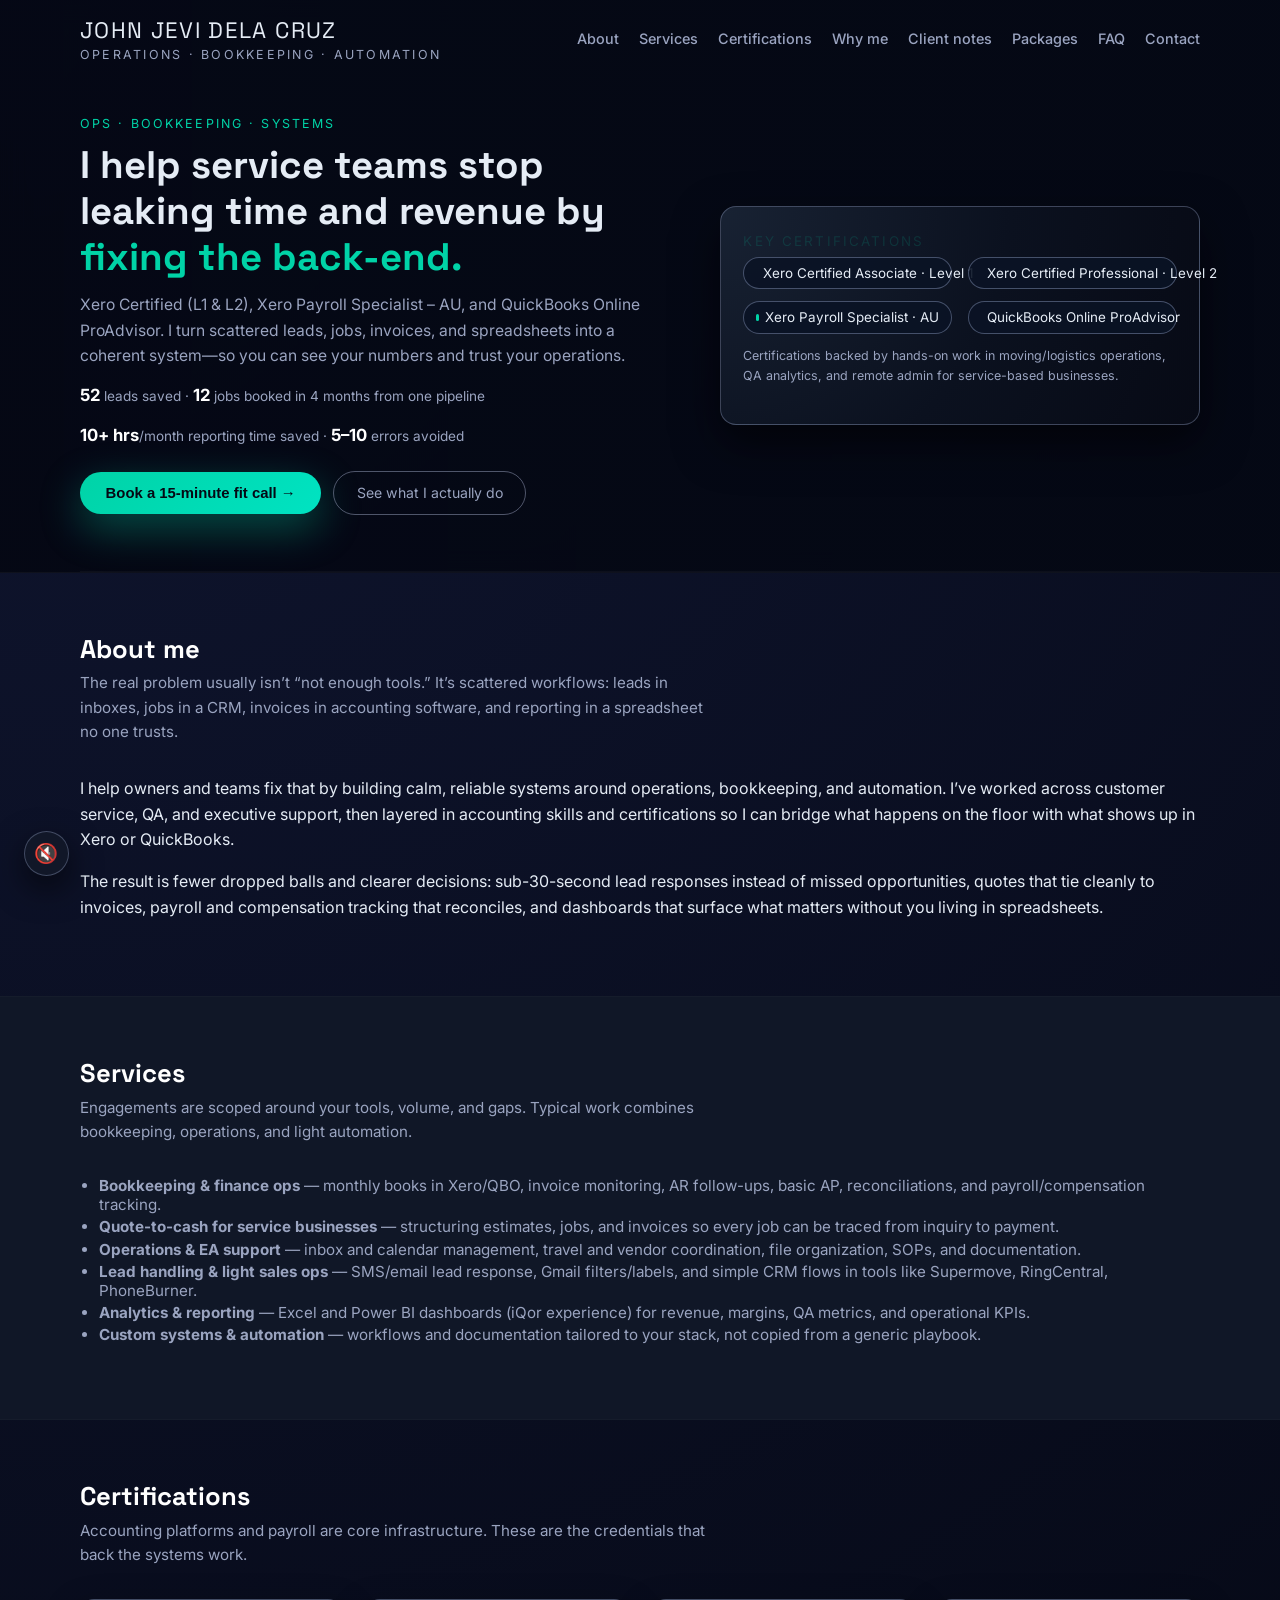
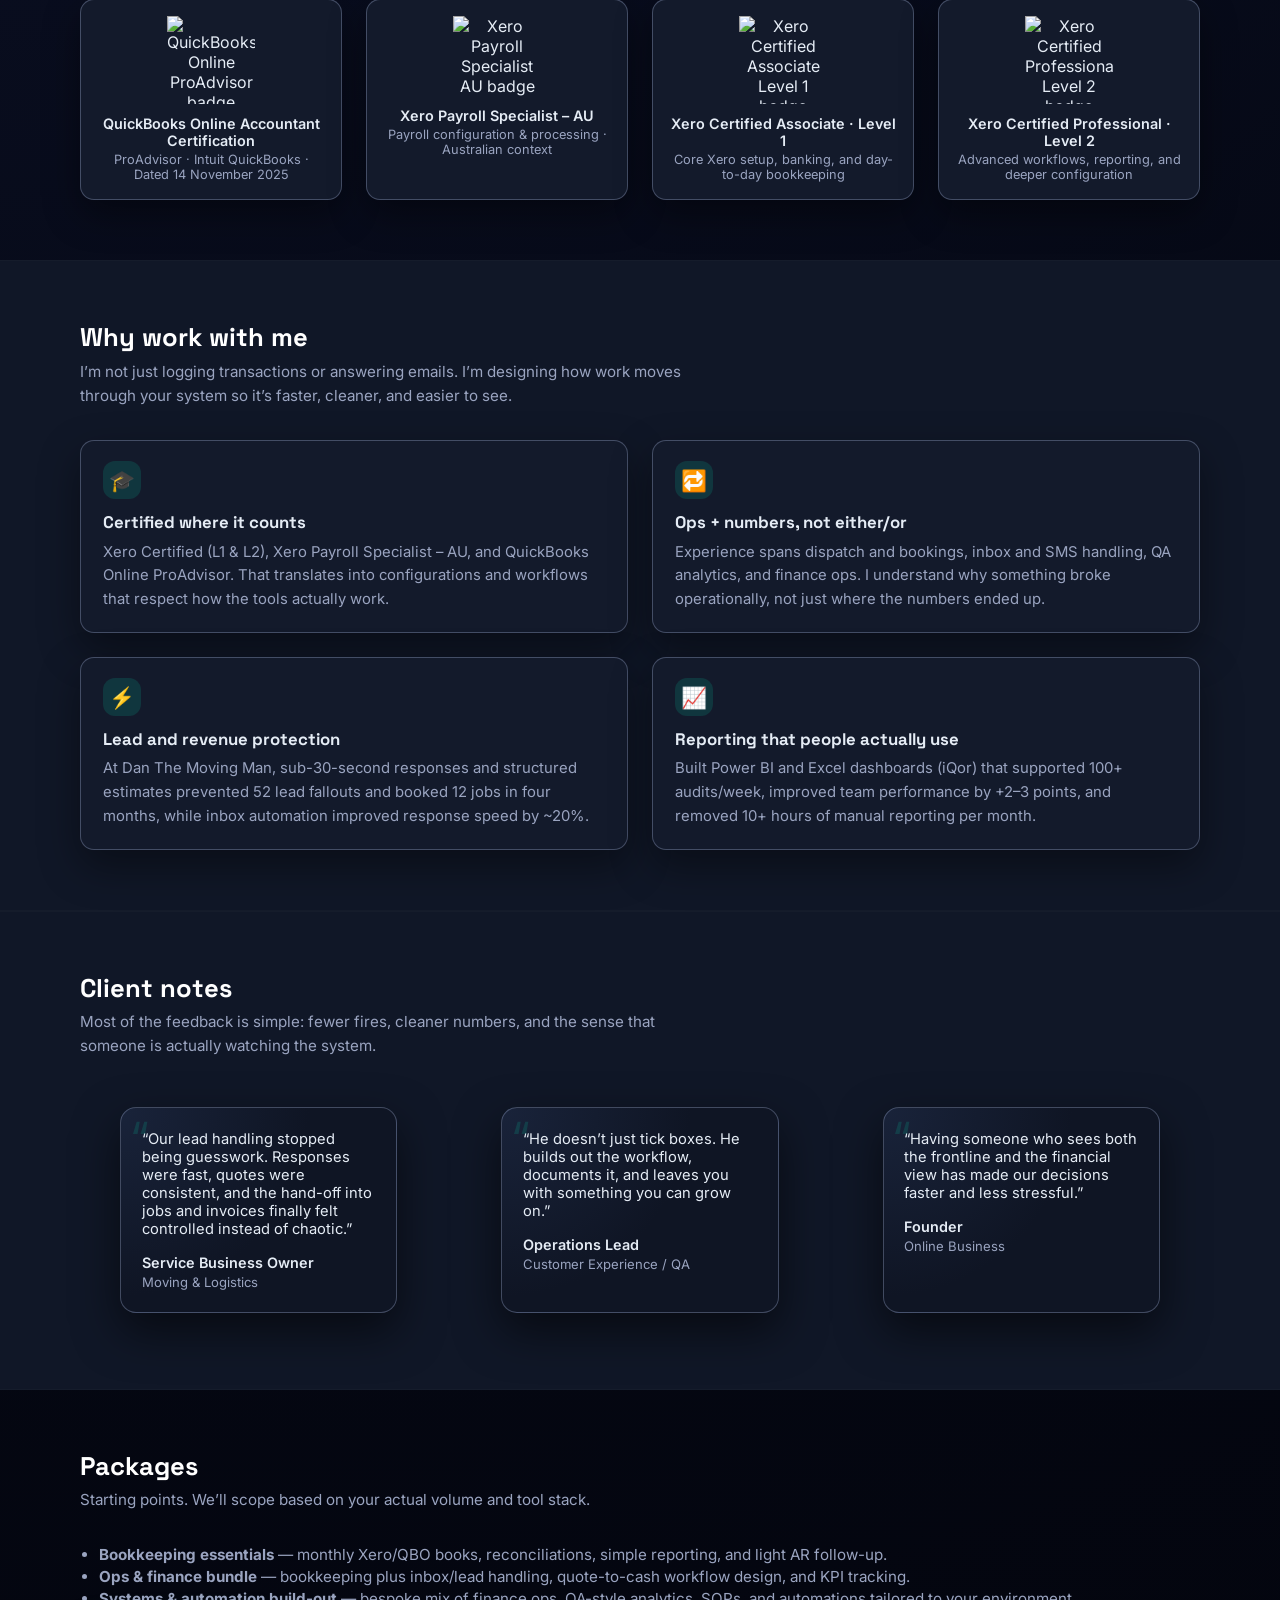
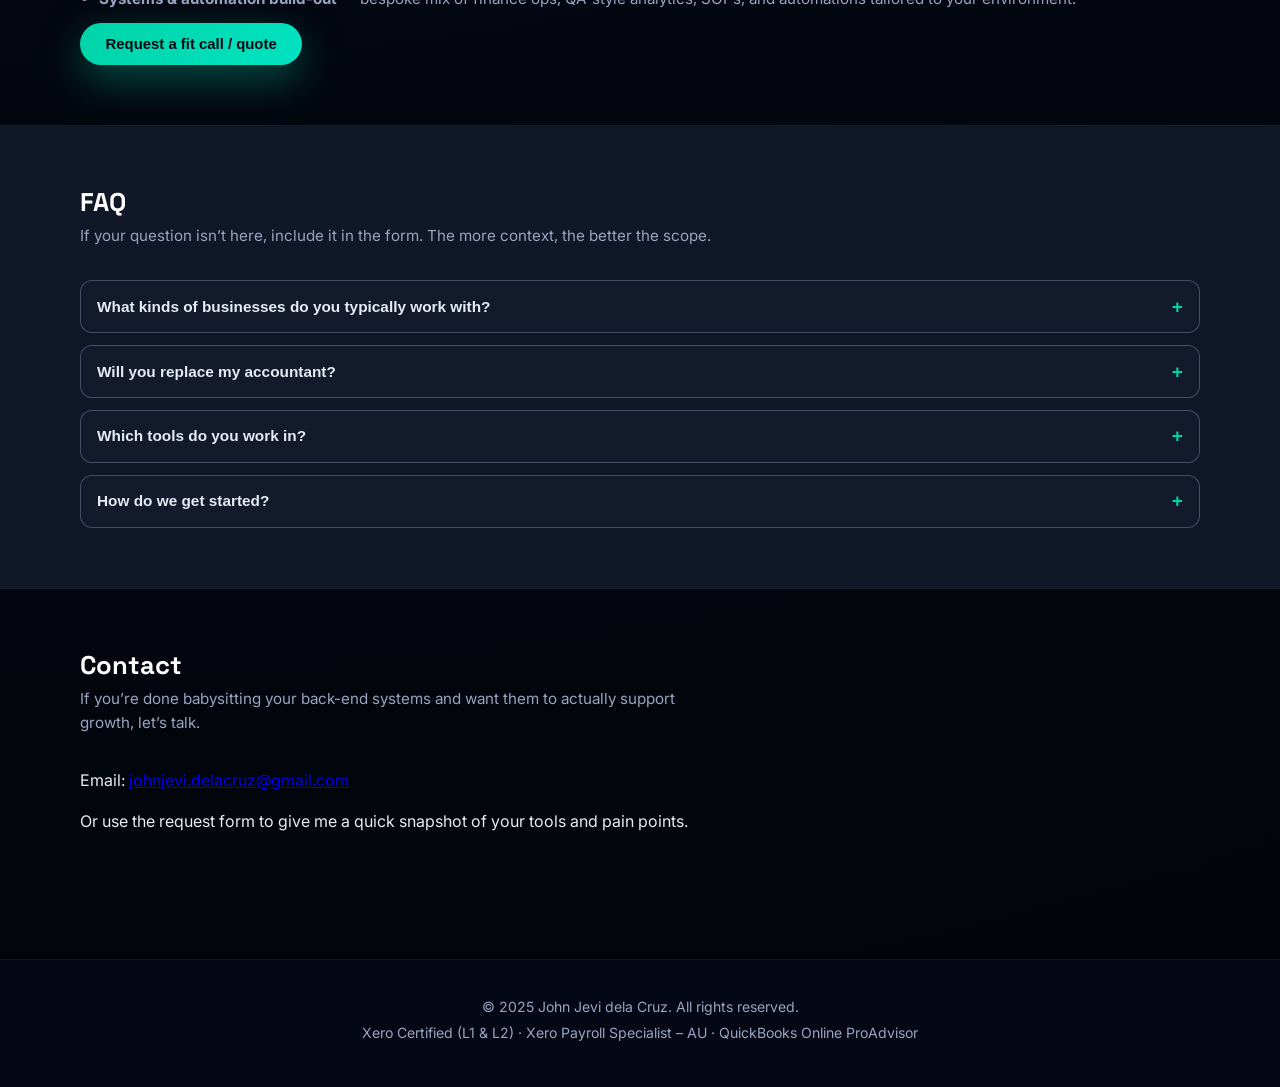
==== index.html @ 53275bb9 "Update print statement from 'Hello' to 'Goodbye'" ====
<!DOCTYPE html>
<html lang="en">
<head>
  <meta charset="UTF-8" />
  <meta name="viewport" content="width=device-width, initial-scale=1.0" />
  <title>John Jevi dela Cruz | Operations, Bookkeeping & Automation</title>

  <meta name="description" content="John Jevi dela Cruz helps service-based businesses clean up operations, bookkeeping, and automation. Xero Certified (L1 & L2), Xero Payroll Specialist AU, QuickBooks Online ProAdvisor. Inbox, leads, quotes, invoicing, payroll support, dashboards, and systems that actually run.">

  <link rel="canonical" href="https://your-domain-or-github-pages-url.example" />

  <!-- Typography -->
  <link href="https://fonts.googleapis.com/css2?family=Inter:wght@400;500;600&family=Space+Grotesk:wght@500;700&display=swap" rel="stylesheet">

  <style>
    :root {
      --bg: #050814;
      --bg-alt: #0D1220;
      --bg-soft: #101727;
      --accent: #00D3A7;
      --accent-soft: rgba(0, 211, 167, 0.15);
      --accent-warm: #FF9F43;
      --text-main: #E5ECF5;
      --text-muted: #9AA4C0;
      --card-bg: #131a2b;
      --border-soft: rgba(158, 173, 210, 0.35);
    }

    html {
      scroll-behavior: smooth;
    }

    body {
      font-family: 'Inter', sans-serif;
      margin: 0;
      padding: 0;
      background: radial-gradient(circle at top left, #101631 0, #050814 55%, #02030a 100%);
      color: var(--text-main);
    }

    body.modal-open {
      overflow: hidden;
    }
    body.modal-open #backToTop,
    body.modal-open #audioToggle {
      display: none;
    }

    .container {
      max-width: 1120px;
      margin: 0 auto;
      padding: 0 1.75rem;
    }

    /* HEADER / HERO */

    header {
      position: sticky;
      top: 0;
      z-index: 1000;
      background: linear-gradient(to right, rgba(5, 8, 20, 0.96), rgba(5, 8, 20, 0.92));
      backdrop-filter: blur(12px);
      border-bottom: 1px solid rgba(255, 255, 255, 0.04);
    }

    .nav-bar {
      display: flex;
      align-items: center;
      justify-content: space-between;
      padding: 1rem 0 0.4rem;
    }

    .brand {
      display: flex;
      flex-direction: column;
      gap: 0.1rem;
    }

    .brand-title {
      font-family: 'Space Grotesk', sans-serif;
      font-size: 1.4rem;
      letter-spacing: 0.06em;
      text-transform: uppercase;
    }

    .brand-sub {
      font-size: 0.78rem;
      text-transform: uppercase;
      letter-spacing: 0.18em;
      color: var(--text-muted);
    }

    nav {
      display: flex;
      flex-wrap: wrap;
      gap: 0.75rem 1.25rem;
      align-items: center;
      justify-content: flex-end;
    }

    nav a {
      color: var(--text-muted);
      text-decoration: none;
      font-weight: 500;
      font-size: 0.9rem;
      position: relative;
      padding-bottom: 0.1rem;
    }

    nav a::after {
      content: '';
      position: absolute;
      left: 0;
      bottom: -0.2rem;
      width: 0;
      height: 2px;
      background-color: var(--accent);
      transition: width 0.2s ease;
    }

    nav a:hover {
      color: #ffffff;
    }

    nav a:hover::after {
      width: 100%;
    }

    .hero {
      padding: 3rem 0 3.5rem;
      border-bottom: 1px solid rgba(255, 255, 255, 0.03);
    }

    .hero-grid {
      display: grid;
      grid-template-columns: minmax(0, 3fr) minmax(0, 2.4fr);
      gap: 2.5rem;
      align-items: center;
    }

    .hero-kicker {
      font-size: 0.78rem;
      text-transform: uppercase;
      letter-spacing: 0.17em;
      color: var(--accent);
      margin-bottom: 0.7rem;
    }

    .hero-title {
      font-family: 'Space Grotesk', sans-serif;
      font-size: 2.4rem;
      line-height: 1.2;
      margin: 0 0 0.75rem;
    }

    .hero-highlight {
      color: var(--accent);
    }

    .hero-subtitle {
      margin: 0 0 1.1rem;
      color: var(--text-muted);
      font-size: 0.98rem;
      max-width: 36rem;
    }

    .hero-metrics {
      display: flex;
      flex-wrap: wrap;
      gap: 1.25rem;
      font-size: 0.85rem;
      margin-top: 0.5rem;
      color: var(--text-muted);
    }

    .hero-metric-item strong {
      font-size: 1.05rem;
      color: #ffffff;
    }

    .hero-actions {
      margin-top: 1.6rem;
      display: flex;
      flex-wrap: wrap;
      gap: 0.75rem;
      align-items: center;
    }

    .cta-button {
      display: inline-flex;
      align-items: center;
      gap: 0.45rem;
      padding: 0.8rem 1.6rem;
      background: linear-gradient(135deg, #00D3A7, #00E3C2);
      color: #050814;
      text-decoration: none;
      border-radius: 999px;
      font-weight: 600;
      border: none;
      cursor: pointer;
      box-shadow: 0 14px 40px rgba(0, 211, 167, 0.35);
      transition:
        transform 0.15s ease,
        box-shadow 0.15s ease,
        filter 0.15s ease;
      font-size: 0.93rem;
    }

    .cta-button:hover {
      transform: translateY(-1px);
      box-shadow: 0 16px 50px rgba(0, 211, 167, 0.42);
      filter: brightness(1.06);
    }

    .cta-secondary {
      border-radius: 999px;
      border: 1px solid rgba(154, 164, 192, 0.5);
      padding: 0.78rem 1.4rem;
      background: transparent;
      color: var(--text-muted);
      font-size: 0.88rem;
      cursor: pointer;
      display: inline-flex;
      align-items: center;
      gap: 0.45rem;
      text-decoration: none;
    }

    .cta-secondary:hover {
      border-color: var(--accent);
      color: #ffffff;
    }

    .hero-cert-card {
      background: radial-gradient(circle at top left, #182233 0, #0b111f 55%, #070a15 100%);
      border-radius: 16px;
      padding: 1.6rem 1.4rem;
      border: 1px solid var(--border-soft);
      box-shadow: 0 18px 45px rgba(0, 0, 0, 0.55);
    }

    .hero-cert-title {
      font-size: 0.84rem;
      letter-spacing: 0.16em;
      text-transform: uppercase;
      color: var(--accent-soft);
      margin-bottom: 0.5rem;
    }

    .cert-grid {
      display: grid;
      grid-template-columns: repeat(2, minmax(0, 1fr));
      gap: 0.75rem 1rem;
      font-size: 0.84rem;
    }

    .cert-pill {
      border-radius: 999px;
      padding: 0.45rem 0.75rem;
      background: rgba(11, 19, 37, 0.9);
      border: 1px solid rgba(158, 173, 210, 0.4);
      display: inline-flex;
      align-items: center;
      gap: 0.4rem;
      white-space: nowrap;
    }

    .cert-badge-dot {
      width: 7px;
      height: 7px;
      border-radius: 999px;
      background: var(--accent);
    }

    .cert-note {
      margin-top: 0.75rem;
      font-size: 0.78rem;
      color: var(--text-muted);
    }

    main {
      padding-bottom: 3rem;
    }

    section {
      padding: 3.75rem 0;
    }

    h2 {
      color: #ffffff;
      margin-top: 0;
      margin-bottom: 0.4rem;
      font-size: 1.6rem;
      font-family: 'Space Grotesk', sans-serif;
    }

    .section-subtitle {
      margin: 0 0 2rem;
      color: var(--text-muted);
      max-width: 640px;
      font-size: 0.95rem;
    }

    p {
      line-height: 1.6;
    }

    .section-soft {
      background: var(--bg-soft);
      border-top: 1px solid rgba(255, 255, 255, 0.02);
      border-bottom: 1px solid rgba(255, 255, 255, 0.02);
    }

    ul {
      padding-left: 1.2rem;
      color: var(--text-muted);
      font-size: 0.95rem;
    }

    li + li {
      margin-top: 0.2rem;
    }

    /* FEATURES */

    .features-grid {
      display: grid;
      grid-template-columns: repeat(2, minmax(0, 1fr));
      gap: 1.5rem;
    }

    .feature-card {
      background: var(--card-bg);
      border-radius: 14px;
      padding: 1.25rem 1.4rem;
      box-shadow: 0 16px 40px rgba(0, 0, 0, 0.4);
      border: 1px solid var(--border-soft);
    }

    .feature-icon {
      width: 38px;
      height: 38px;
      border-radius: 12px;
      background: var(--accent-soft);
      display: flex;
      align-items: center;
      justify-content: center;
      font-size: 1.3rem;
      margin-bottom: 0.75rem;
    }

    .feature-card h3 {
      margin: 0 0 0.45rem;
      font-size: 1.05rem;
      font-family: 'Space Grotesk', sans-serif;
    }

    .feature-card p {
      margin: 0;
      color: var(--text-muted);
      font-size: 0.93rem;
    }

    /* CERTIFICATIONS SECTION */

    .certifications-grid {
      display: grid;
      grid-template-columns: repeat(4, minmax(0, 1fr));
      gap: 1.5rem;
    }

    .cert-card {
      background: var(--card-bg);
      border-radius: 14px;
      padding: 1rem 1rem 1.1rem;
      border: 1px solid var(--border-soft);
      box-shadow: 0 14px 36px rgba(0, 0, 0, 0.4);
      text-align: center;
    }

    .cert-logo-wrap {
      display: flex;
      align-items: center;
      justify-content: center;
      margin-bottom: 0.7rem;
    }

    .cert-logo {
      max-width: 88px;
      max-height: 88px;
      width: auto;
      height: auto;
      object-fit: contain;
    }

    .cert-title {
      font-size: 0.9rem;
      font-weight: 600;
      margin-bottom: 0.15rem;
    }

    .cert-meta {
      font-size: 0.8rem;
      color: var(--text-muted);
    }

    /* TESTIMONIALS */

    .testimonials-grid {
      display: grid;
      grid-template-columns: repeat(3, minmax(0, 1fr));
      gap: 1.5rem;
    }

    .testimonial-card {
      background: radial-gradient(circle at top left, #19233a 0, #0f1524 55%);
      border-radius: 16px;
      padding: 1.4rem 1.3rem 1.3rem;
      box-shadow: 0 18px 45px rgba(0, 0, 0, 0.55);
      border: 1px solid var(--border-soft);
      position: relative;
      overflow: hidden;
    }

    .testimonial-card::before {
      content: '“';
      position: absolute;
      font-size: 3.2rem;
      color: rgba(0, 211, 167, 0.16);
      top: 0.1rem;
      left: 0.6rem;
    }

    .testimonial-card blockquote {
      margin: 0 0 1rem;
      font-size: 0.92rem;
      color: var(--text-main);
    }

    .testimonial-name {
      font-weight: 600;
      display: block;
      font-size: 0.9rem;
    }

    .testimonial-role {
      font-size: 0.82rem;
      color: var(--text-muted);
    }

    /* FAQ */

    .faq-list {
      display: flex;
      flex-direction: column;
      gap: 0.75rem;
    }

    .faq-item {
      background: var(--card-bg);
      border-radius: 12px;
      border: 1px solid var(--border-soft);
      overflow: hidden;
    }

    .faq-question {
      width: 100%;
      padding: 0.9rem 1rem;
      text-align: left;
      background: transparent;
      border: none;
      display: flex;
      align-items: center;
      justify-content: space-between;
      font-size: 0.96rem;
      font-weight: 600;
      color: var(--text-main);
      cursor: pointer;
    }

    .faq-icon {
      margin-left: 1rem;
      font-size: 1.2rem;
      color: var(--accent);
    }

    .faq-answer {
      padding: 0 1rem 0.85rem;
      font-size: 0.9rem;
      color: var(--text-muted);
    }

    /* MODAL */

    .modal {
      display: none;
      position: fixed;
      inset: 0;
      background-color: rgba(0, 0, 0, 0.75);
      z-index: 2000;
      justify-content: center;
      align-items: center;
      padding: 1.5rem;
    }

    .modal-content {
      background-color: #050814;
      padding: 1.75rem 1.75rem 1.5rem;
      border-radius: 16px;
      max-width: 520px;
      width: 100%;
      max-height: calc(100vh - 3rem);
      overflow-y: auto;
      position: relative;
      animation: fadeIn 0.3s ease;
      box-shadow: 0 22px 60px rgba(0, 0, 0, 0.8);
      border: 1px solid var(--border-soft);
    }

    .close-btn {
      position: absolute;
      top: 10px;
      right: 15px;
      background: none;
      border: none;
      font-size: 20px;
      cursor: pointer;
      color: var(--accent);
    }

    label.required::after {
      content: ' *';
      color: var(--accent-warm);
    }

    input,
    select,
    textarea {
      width: 100%;
      padding: 0.5rem;
      margin-top: 0.25rem;
      margin-bottom: 0.85rem;
      border-radius: 6px;
      border: 1px solid rgba(158, 173, 210, 0.6);
      background: #050814;
      color: var(--text-main);
      font-family: inherit;
      font-size: 0.92rem;
      box-sizing: border-box;
    }

    textarea {
      resize: vertical;
    }

    input:focus,
    select:focus,
    textarea:focus {
      outline: none;
      border-color: var(--accent);
      box-shadow: 0 0 0 1px rgba(0, 211, 167, 0.4);
    }

    .error {
      border-color: var(--accent-warm) !important;
    }

    @keyframes fadeIn {
      from {
        transform: scale(0.96);
        opacity: 0;
      }
      to {
        transform: scale(1);
        opacity: 1;
      }
    }

    /* BACK TO TOP + AUDIO */

    #backToTop {
      position: fixed;
      right: 1.5rem;
      bottom: 1.5rem;
      background-color: #111728;
      color: #ffffff;
      border: 1px solid var(--border-soft);
      border-radius: 999px;
      width: 2.8rem;
      height: 2.8rem;
      font-size: 1.2rem;
      cursor: pointer;
      z-index: 1100;
      opacity: 0;
      pointer-events: none;
      transform: translateY(10px);
      transition:
        opacity 0.25s ease,
        transform 0.25s ease,
        background-color 0.2s ease;
      box-shadow: 0 12px 32px rgba(0, 0, 0, 0.6);
    }

    #backToTop.visible {
      opacity: 1;
      pointer-events: auto;
      transform: translateY(0);
    }

    #backToTop:hover {
      background-color: #1b2438;
    }

    #audioToggle {
      position: fixed;
      bottom: 1.5rem;
      left: 1.5rem;
      background-color: #111728;
      color: var(--text-main);
      border: 1px solid var(--border-soft);
      border-radius: 999px;
      width: 2.8rem;
      height: 2.8rem;
      font-size: 1.2rem;
      cursor: pointer;
      z-index: 1100;
      display: flex;
      align-items: center;
      justify-content: center;
      box-shadow: 0 12px 32px rgba(0, 0, 0, 0.6);
      transition:
        background-color 0.2s ease,
        transform 0.15s ease,
        box-shadow 0.15s ease;
    }

    #audioToggle:hover {
      background-color: #171f34;
      transform: translateY(-1px);
      box-shadow: 0 16px 40px rgba(0, 0, 0, 0.7);
    }

    /* FEATHERS */

    .feather-icon {
      position: absolute;
      width: 40px;
      opacity: 0.18;
      animation: drift 14s infinite ease-in-out;
      pointer-events: none;
      filter: hue-rotate(40deg);
    }

    .feather-icon img {
      width: 40px;
      height: auto;
    }

    .feather-icon:nth-of-type(1) {
      top: 12%;
      left: 8%;
      animation-delay: 0s;
    }

    .feather-icon:nth-of-type(2) {
      top: 30%;
      left: 82%;
      animation-delay: 4s;
    }

    .feather-icon:nth-of-type(3) {
      top: 60%;
      left: 18%;
      animation-delay: 2s;
    }

    @keyframes drift {
      0% {
        transform: translateY(0) translateX(0) rotate(0deg);
      }
      50% {
        transform: translateY(28px) translateX(6px) rotate(12deg);
      }
      100% {
        transform: translateY(0) translateX(0) rotate(0deg);
      }
    }

    /* FOOTER */

    footer {
      text-align: center;
      padding: 2rem 1.75rem 2.4rem;
      background-color: #050814;
      color: var(--text-muted);
      font-size: 0.88rem;
      border-top: 1px solid rgba(255, 255, 255, 0.06);
    }

    footer p {
      margin: 0.25rem 0;
    }

    /* RESPONSIVE */

    @media (max-width: 900px) {
      .hero-grid {
        grid-template-columns: 1fr;
      }

      .hero-cert-card {
        max-width: 420px;
      }

      .testimonials-grid {
        grid-template-columns: repeat(2, minmax(0, 1fr));
      }

      .certifications-grid {
        grid-template-columns: repeat(2, minmax(0, 1fr));
      }
    }

    @media (max-width: 768px) {
      .container {
        padding: 0 1.25rem;
      }

      .hero {
        padding-top: 2.4rem;
      }

      .nav-bar {
        flex-direction: column;
        gap: 0.6rem;
        align-items: flex-start;
      }

      nav {
        justify-content: flex-start;
        flex-wrap: wrap;
      }

      section {
        padding: 3rem 0;
      }

      .features-grid,
      .testimonials-grid {
        grid-template-columns: 1fr;
      }

      .certifications-grid {
        grid-template-columns: repeat(2, minmax(0, 1fr));
      }
    }

    @media (max-width: 480px) {
      .brand-title {
        font-size: 1.2rem;
      }

      .hero-title {
        font-size: 2rem;
      }

      .certifications-grid {
        grid-template-columns: 1fr;
      }

      #backToTop,
      #audioToggle {
        width: 2.5rem;
        height: 2.5rem;
        font-size: 1.05rem;
      }
    }
  </style>
</head>
<body>
  <!-- Floating feathers -->
  <div class="feather-icon">
    <img src="https://upload.wikimedia.org/wikipedia/commons/e/ea/Feather_icon.svg"
         alt=""
         loading="lazy"
         aria-hidden="true">
  </div>
  <div class="feather-icon">
    <img src="https://upload.wikimedia.org/wikipedia/commons/e/ea/Feather_icon.svg"
         alt=""
         loading="lazy"
         aria-hidden="true">
  </div>
  <div class="feather-icon">
    <img src="https://upload.wikimedia.org/wikipedia/commons/e/ea/Feather_icon.svg"
         alt=""
         loading="lazy"
         aria-hidden="true">
  </div>

  <audio id="bgAudio" src="" loop muted></audio>

  <header>
    <div class="container">
      <div class="nav-bar">
        <div class="brand">
          <span class="brand-title">John Jevi dela Cruz</span>
          <span class="brand-sub">Operations · Bookkeeping · Automation</span>
        </div>
        <nav aria-label="Primary navigation">
          <a href="#about">About</a>
          <a href="#services">Services</a>
          <a href="#certifications">Certifications</a>
          <a href="#why-choose-us">Why me</a>
          <a href="#testimonials">Client notes</a>
          <a href="#pricing">Packages</a>
          <a href="#faq">FAQ</a>
          <a href="#contact">Contact</a>
        </nav>
      </div>

      <section class="hero" aria-label="Intro">
        <div class="hero-grid">
          <div>
            <div class="hero-kicker">Ops · Bookkeeping · Systems</div>
            <h1 class="hero-title">
              I help service teams stop leaking time and revenue
              by <span class="hero-highlight">fixing the back-end.</span>
            </h1>
            <p class="hero-subtitle">
              Xero Certified (L1 &amp; L2), Xero Payroll Specialist – AU, and QuickBooks Online ProAdvisor.
              I turn scattered leads, jobs, invoices, and spreadsheets into a coherent system—so you can
              see your numbers and trust your operations.
            </p>
            <div class="hero-metrics">
              <div class="hero-metric-item">
                <strong>52</strong> leads saved · <strong>12</strong> jobs booked in 4 months from one pipeline
              </div>
              <div class="hero-metric-item">
                <strong>10+ hrs</strong>/month reporting time saved · <strong>5–10</strong> errors avoided
              </div>
            </div>
            <div class="hero-actions">
              <button type="button" class="cta-button" onclick="openQuoteModal()">
                Book a 15-minute fit call →
              </button>
              <a href="#services" class="cta-secondary">
                See what I actually do
              </a>
            </div>
          </div>

          <aside class="hero-cert-card" aria-label="Key certifications">
            <div class="hero-cert-title">Key certifications</div>
            <div class="cert-grid">
              <div class="cert-pill">
                <span class="cert-badge-dot"></span>
                <span>Xero Certified Associate · Level 1</span>
              </div>
              <div class="cert-pill">
                <span class="cert-badge-dot"></span>
                <span>Xero Certified Professional · Level 2</span>
              </div>
              <div class="cert-pill">
                <span class="cert-badge-dot"></span>
                <span>Xero Payroll Specialist · AU</span>
              </div>
              <div class="cert-pill">
                <span class="cert-badge-dot"></span>
                <span>QuickBooks Online ProAdvisor</span>
              </div>
            </div>
            <p class="cert-note">
              Certifications backed by hands-on work in moving/logistics operations, QA analytics,
              and remote admin for service-based businesses.
            </p>
          </aside>
        </div>
      </section>
    </div>
  </header>

  <main>
    <section id="about">
      <div class="container">
        <h2>About me</h2>
        <p class="section-subtitle">
          The real problem usually isn’t “not enough tools.” It’s scattered workflows: leads in inboxes,
          jobs in a CRM, invoices in accounting software, and reporting in a spreadsheet no one trusts.
        </p>
        <p>
          I help owners and teams fix that by building calm, reliable systems around operations, bookkeeping,
          and automation. I’ve worked across customer service, QA, and executive support, then layered in
          accounting skills and certifications so I can bridge what happens on the floor with what shows up
          in Xero or QuickBooks.
        </p>
        <p>
          The result is fewer dropped balls and clearer decisions: sub-30-second lead responses instead of
          missed opportunities, quotes that tie cleanly to invoices, payroll and compensation tracking that
          reconciles, and dashboards that surface what matters without you living in spreadsheets.
        </p>
      </div>
    </section>

    <section id="services" class="section-soft">
      <div class="container">
        <h2>Services</h2>
        <p class="section-subtitle">
          Engagements are scoped around your tools, volume, and gaps. Typical work combines bookkeeping,
          operations, and light automation.
        </p>
        <ul>
          <li><strong>Bookkeeping & finance ops</strong> — monthly books in Xero/QBO, invoice monitoring, AR follow-ups, basic AP, reconciliations, and payroll/compensation tracking.</li>
          <li><strong>Quote-to-cash for service businesses</strong> — structuring estimates, jobs, and invoices so every job can be traced from inquiry to payment.</li>
          <li><strong>Operations & EA support</strong> — inbox and calendar management, travel and vendor coordination, file organization, SOPs, and documentation.</li>
          <li><strong>Lead handling & light sales ops</strong> — SMS/email lead response, Gmail filters/labels, and simple CRM flows in tools like Supermove, RingCentral, PhoneBurner.</li>
          <li><strong>Analytics & reporting</strong> — Excel and Power BI dashboards (iQor experience) for revenue, margins, QA metrics, and operational KPIs.</li>
          <li><strong>Custom systems & automation</strong> — workflows and documentation tailored to your stack, not copied from a generic playbook.</li>
        </ul>
      </div>
    </section>

    <!-- CERTIFICATIONS SECTION -->
    <section id="certifications">
      <div class="container">
        <h2>Certifications</h2>
        <p class="section-subtitle">
          Accounting platforms and payroll are core infrastructure. These are the credentials that back the systems work.
        </p>

        <div class="certifications-grid">
          <!-- QuickBooks Online ProAdvisor -->
          <article class="cert-card">
            <div class="cert-logo-wrap">
              <!-- replace src with your hosted file path -->
              <img src="images/qbo-online-badge.png" alt="QuickBooks Online ProAdvisor badge" class="cert-logo">
            </div>
            <div class="cert-title">QuickBooks Online Accountant Certification</div>
            <div class="cert-meta">
              ProAdvisor · Intuit QuickBooks · Dated 14 November 2025
            </div>
          </article>

          <!-- Xero Payroll Specialist AU -->
          <article class="cert-card">
            <div class="cert-logo-wrap">
              <!-- replace src with your hosted file path -->
              <img src="images/xero-payroll-badge.png" alt="Xero Payroll Specialist AU badge" class="cert-logo">
            </div>
            <div class="cert-title">Xero Payroll Specialist – AU</div>
            <div class="cert-meta">
              Payroll configuration & processing · Australian context
            </div>
          </article>

          <!-- Xero Certified Associate L1 -->
          <article class="cert-card">
            <div class="cert-logo-wrap">
              <!-- placeholder; replace with your L1 badge if you export one -->
              <img src="images/xero-level1-badge.png" alt="Xero Certified Associate Level 1 badge" class="cert-logo">
            </div>
            <div class="cert-title">Xero Certified Associate · Level 1</div>
            <div class="cert-meta">
              Core Xero setup, banking, and day-to-day bookkeeping
            </div>
          </article>

          <!-- Xero Certified Professional L2 -->
          <article class="cert-card">
            <div class="cert-logo-wrap">
              <!-- placeholder; replace with your L2 badge if you export one -->
              <img src="images/xero-level2-badge.png" alt="Xero Certified Professional Level 2 badge" class="cert-logo">
            </div>
            <div class="cert-title">Xero Certified Professional · Level 2</div>
            <div class="cert-meta">
              Advanced workflows, reporting, and deeper configuration
            </div>
          </article>
        </div>
      </div>
    </section>

    <!-- Why work with me -->
    <section id="why-choose-us" class="section-soft">
      <div class="container">
        <h2>Why work with me</h2>
        <p class="section-subtitle">
          I’m not just logging transactions or answering emails. I’m designing how work moves through your
          system so it’s faster, cleaner, and easier to see.
        </p>

        <div class="features-grid">
          <article class="feature-card">
            <div class="feature-icon" aria-hidden="true">🎓</div>
            <h3>Certified where it counts</h3>
            <p>
              Xero Certified (L1 &amp; L2), Xero Payroll Specialist – AU, and QuickBooks Online ProAdvisor.
              That translates into configurations and workflows that respect how the tools actually work.
            </p>
          </article>

          <article class="feature-card">
            <div class="feature-icon" aria-hidden="true">🔁</div>
            <h3>Ops + numbers, not either/or</h3>
            <p>
              Experience spans dispatch and bookings, inbox and SMS handling, QA analytics, and finance ops.
              I understand why something broke operationally, not just where the numbers ended up.
            </p>
          </article>

          <article class="feature-card">
            <div class="feature-icon" aria-hidden="true">⚡</div>
            <h3>Lead and revenue protection</h3>
            <p>
              At Dan The Moving Man, sub-30-second responses and structured estimates prevented 52 lead fallouts
              and booked 12 jobs in four months, while inbox automation improved response speed by ~20%.
            </p>
          </article>

          <article class="feature-card">
            <div class="feature-icon" aria-hidden="true">📈</div>
            <h3>Reporting that people actually use</h3>
            <p>
              Built Power BI and Excel dashboards (iQor) that supported 100+ audits/week, improved team
              performance by +2–3 points, and removed 10+ hours of manual reporting per month.
            </p>
          </article>
        </div>
      </div>
    </section>

    <!-- Testimonials -->
    <section id="testimonials" class="section-soft">
      <div class="container">
        <h2>Client notes</h2>
        <p class="section-subtitle">
          Most of the feedback is simple: fewer fires, cleaner numbers, and the sense that someone is actually
          watching the system.
        </p>

        <div class="testimonials-grid">
          <figure class="testimonial-card" aria-label="Client testimonial">
            <blockquote>
              “Our lead handling stopped being guesswork. Responses were fast, quotes were consistent, and the
              hand-off into jobs and invoices finally felt controlled instead of chaotic.”
            </blockquote>
            <figcaption>
              <span class="testimonial-name">Service Business Owner</span>
              <span class="testimonial-role">Moving &amp; Logistics</span>
            </figcaption>
          </figure>

          <figure class="testimonial-card" aria-label="Client testimonial">
            <blockquote>
              “He doesn’t just tick boxes. He builds out the workflow, documents it, and leaves you with something
              you can grow on.”
            </blockquote>
            <figcaption>
              <span class="testimonial-name">Operations Lead</span>
              <span class="testimonial-role">Customer Experience / QA</span>
            </figcaption>
          </figure>

          <figure class="testimonial-card" aria-label="Client testimonial">
            <blockquote>
              “Having someone who sees both the frontline and the financial view has made our decisions faster
              and less stressful.”
            </blockquote>
            <figcaption>
              <span class="testimonial-name">Founder</span>
              <span class="testimonial-role">Online Business</span>
            </figcaption>
          </figure>
        </div>
      </div>
    </section>

    <section id="pricing">
      <div class="container">
        <h2>Packages</h2>
        <p class="section-subtitle">
          Starting points. We’ll scope based on your actual volume and tool stack.
        </p>
        <ul>
          <li><strong>Bookkeeping essentials</strong> — monthly Xero/QBO books, reconciliations, simple reporting, and light AR follow-up.</li>
          <li><strong>Ops & finance bundle</strong> — bookkeeping plus inbox/lead handling, quote-to-cash workflow design, and KPI tracking.</li>
          <li><strong>Systems & automation build-out</strong> — bespoke mix of finance ops, QA-style analytics, SOPs, and automations tailored to your environment.</li>
        </ul>
        <button
          type="button"
          class="cta-button"
          onclick="openQuoteModal()"
        >
          Request a fit call / quote
        </button>
      </div>
    </section>

    <!-- FAQ -->
    <section id="faq" class="section-soft">
      <div class="container">
        <h2>FAQ</h2>
        <p class="section-subtitle">
          If your question isn’t here, include it in the form. The more context, the better the scope.
        </p>

        <div class="faq-list">
          <article class="faq-item">
            <button class="faq-question" aria-expanded="false">
              <span>What kinds of businesses do you typically work with?</span>
              <span class="faq-icon" aria-hidden="true">+</span>
            </button>
            <div class="faq-answer" hidden>
              <p>
                Service-based businesses: moving and logistics, agencies, BPO/outsourcing teams, and online
                businesses that need someone to own the back-end across ops, numbers, and reporting.
              </p>
            </div>
          </article>

          <article class="faq-item">
            <button class="faq-question" aria-expanded="false">
              <span>Will you replace my accountant?</span>
              <span class="faq-icon" aria-hidden="true">+</span>
            </button>
            <div class="faq-answer" hidden>
              <p>
                No. Think of me as finance operations and systems: I keep the day-to-day clean and traceable so
                your accountant and tax advisors can do higher-level work with better data.
              </p>
            </div>
          </article>

          <article class="faq-item">
            <button class="faq-question" aria-expanded="false">
              <span>Which tools do you work in?</span>
              <span class="faq-icon" aria-hidden="true">+</span>
            </button>
            <div class="faq-answer" hidden>
              <p>
                Xero, QuickBooks Online, Excel, Google Sheets, Supermove, RingCentral, PhoneBurner, Gmail,
                Google Drive, Power BI (iQor), and common collaboration tools like Google Workspace and Slack.
              </p>
            </div>
          </article>

          <article class="faq-item">
            <button class="faq-question" aria-expanded="false">
              <span>How do we get started?</span>
              <span class="faq-icon" aria-hidden="true">+</span>
            </button>
            <div class="faq-answer" hidden>
              <p>
                Start with a short fit call. You outline your business, tools, and where things feel messy.
                I’ll come back with a clear recommendation and scope—no fluff, just what’s required to fix the system.
              </p>
            </div>
          </article>
        </div>
      </div>
    </section>

    <section id="contact">
      <div class="container">
        <h2>Contact</h2>
        <p class="section-subtitle">
          If you’re done babysitting your back-end systems and want them to actually support growth, let’s talk.
        </p>
        <p>
          Email:
          <a href="mailto:johnjevi.delacruz@gmail.com">
            johnjevi.delacruz@gmail.com
          </a>
        </p>
        <p>
          Or use the request form to give me a quick snapshot of your tools and pain points.
        </p>
      </div>
    </section>
  </main>

  <footer>
    <p>&copy; 2025 John Jevi dela Cruz. All rights reserved.</p>
    <p>Xero Certified (L1 &amp; L2) · Xero Payroll Specialist – AU · QuickBooks Online ProAdvisor</p>
  </footer>

  <!-- Quote Modal -->
  <div id="quoteModal" class="modal" role="dialog" aria-modal="true" aria-labelledby="quoteModalTitle">
    <div class="modal-content">
      <button class="close-btn" type="button" aria-label="Close quote form" onclick="closeQuoteModal()">&times;</button>
      <h2 id="quoteModalTitle">Request a fit call / quote</h2>
      <!-- Replace action with your own Formspree or backend endpoint -->
      <form action="https://formspree.io/f/YOUR_FORMSPREE_ID" method="POST" onsubmit="return validateForm()">
        <label class="required">Name</label>
        <input type="text" name="name" required>

        <label class="required">Email</label>
        <input type="email" name="email" required>

        <label>Business / Company (optional)</label>
        <input type="text" name="company">

        <label class="required">Timezone</label>
        <select name="timezone" required>
          <option value="">Select timezone</option>
          <!-- US timezones -->
          <option value="America/Los_Angeles">US · Pacific (UTC-08:00)</option>
          <option value="America/Denver">US · Mountain (UTC-07:00)</option>
          <option value="America/Chicago">US · Central (UTC-06:00)</option>
          <option value="America/New_York">US · Eastern (UTC-05:00)</option>
          <!-- AU timezones -->
          <option value="Australia/Perth">AU · Western (UTC+08:00)</option>
          <option value="Australia/Adelaide">AU · Central (UTC+09:30)</option>
          <option value="Australia/Brisbane">AU · Queensland (UTC+10:00)</option>
          <option value="Australia/Sydney">AU · Eastern (UTC+10:00)</option>
        </select>

        <label for="additionalDetails">What do you need help with?</label>
        <textarea
          id="additionalDetails"
          name="additionalDetails"
          rows="4"
          maxlength="1000"
          placeholder="Tell me about your business, tools (Xero/QBO/CRM), and where things feel messy—books, leads, reporting, etc."
        ></textarea>

        <button type="submit" class="cta-button">Submit</button>
      </form>
    </div>
  </div>

  <!-- Back to top + audio toggle -->
  <button id="backToTop" aria-label="Back to top">↑</button>
  <button
    id="audioToggle"
    aria-pressed="false"
    aria-label="Enable background audio"
  >
    🔇
  </button>

  <script>
    const quoteModal = document.getElementById('quoteModal');

    function openQuoteModal() {
      quoteModal.style.display = 'flex';
      document.body.classList.add('modal-open');
    }

    function closeQuoteModal() {
      quoteModal.style.display = 'none';
      document.body.classList.remove('modal-open');
    }

    window.addEventListener('click', (e) => {
      if (e.target === quoteModal) {
        closeQuoteModal();
      }
    });

    window.addEventListener('keydown', (e) => {
      if (e.key === 'Escape') {
        closeQuoteModal();
      }
    });

    function validateForm() {
      return true;
    }

    const backToTopBtn = document.getElementById('backToTop');

    window.addEventListener('scroll', () => {
      if (window.scrollY > 300) {
        backToTopBtn.classList.add('visible');
      } else {
        backToTopBtn.classList.remove('visible');
      }
    });

    backToTopBtn.addEventListener('click', () => {
      window.scrollTo({
        top: 0,
        behavior: 'smooth'
      });
    });

    const faqButtons = document.querySelectorAll('.faq-question');

    faqButtons.forEach((btn) => {
      btn.addEventListener('click', () => {
        const expanded = btn.getAttribute('aria-expanded') === 'true';
        const answer = btn.nextElementSibling;

        faqButtons.forEach((otherBtn) => {
          if (otherBtn !== btn) {
            otherBtn.setAttribute('aria-expanded', 'false');
            const otherAnswer = otherBtn.nextElementSibling;
            if (otherAnswer) otherAnswer.hidden = true;
            const otherIcon = otherBtn.querySelector('.faq-icon');
            if (otherIcon) otherIcon.textContent = '+';
          }
        });

        btn.setAttribute('aria-expanded', String(!expanded));
        answer.hidden = expanded;

        const icon = btn.querySelector('.faq-icon');
        if (icon) icon.textContent = expanded ? '−' : '+';
      });
    });

    const audio = document.getElementById('bgAudio');
    const audioToggle = document.getElementById('audioToggle');

    if (audio && audioToggle) {
      let audioEnabled = false;

      const updateAudioUI = () => {
        audioToggle.setAttribute('aria-pressed', String(audioEnabled));
        audioToggle.setAttribute(
          'aria-label',
          audioEnabled ? 'Mute background audio' : 'Enable background audio'
        );
        audioToggle.textContent = audioEnabled ? '🔊' : '🔇';
      };

      updateAudioUI();

      audioToggle.addEventListener('click', () => {
        audioEnabled = !audioEnabled;
        updateAudioUI();

        if (audioEnabled && audio.src) {
          audio.muted = false;
          audio.play().catch(() => {});
        } else {
          audio.muted = true;
          audio.pause();
        }
      });
    }
  </script>
</body>
</html>
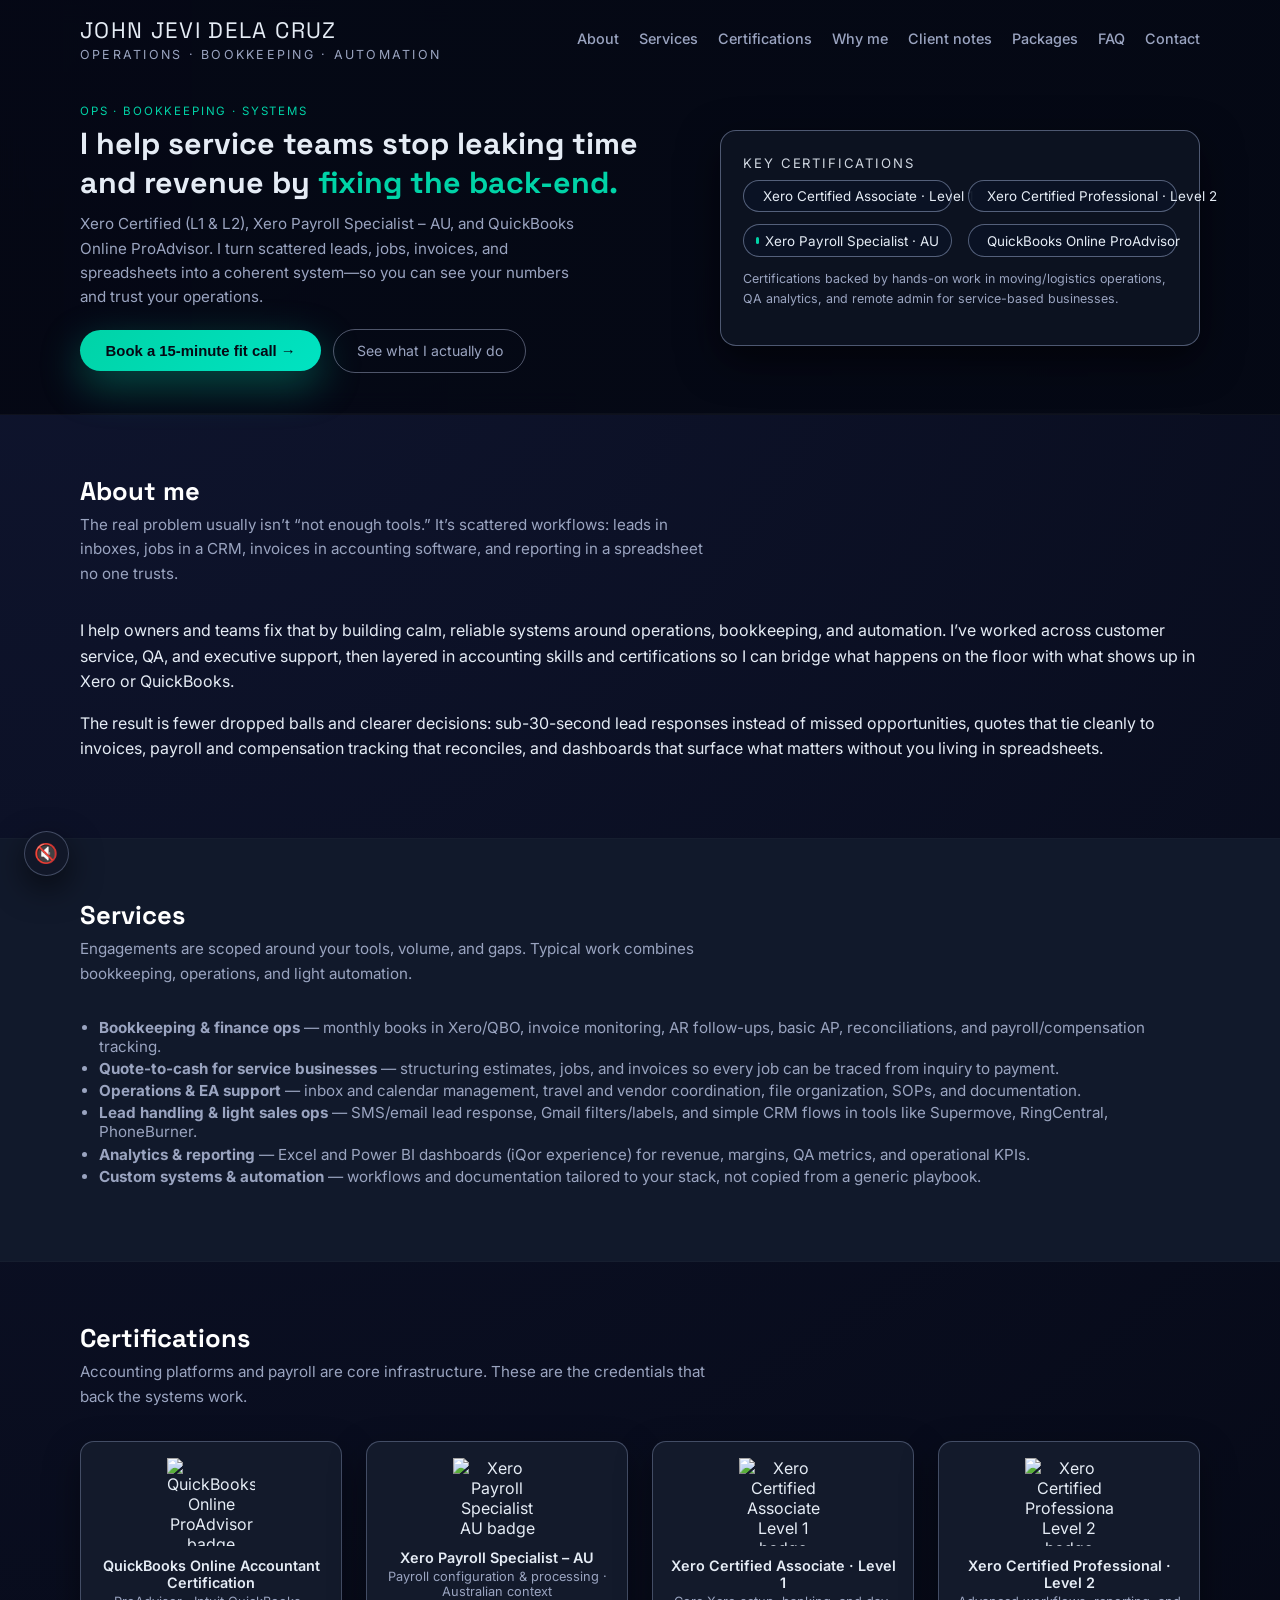
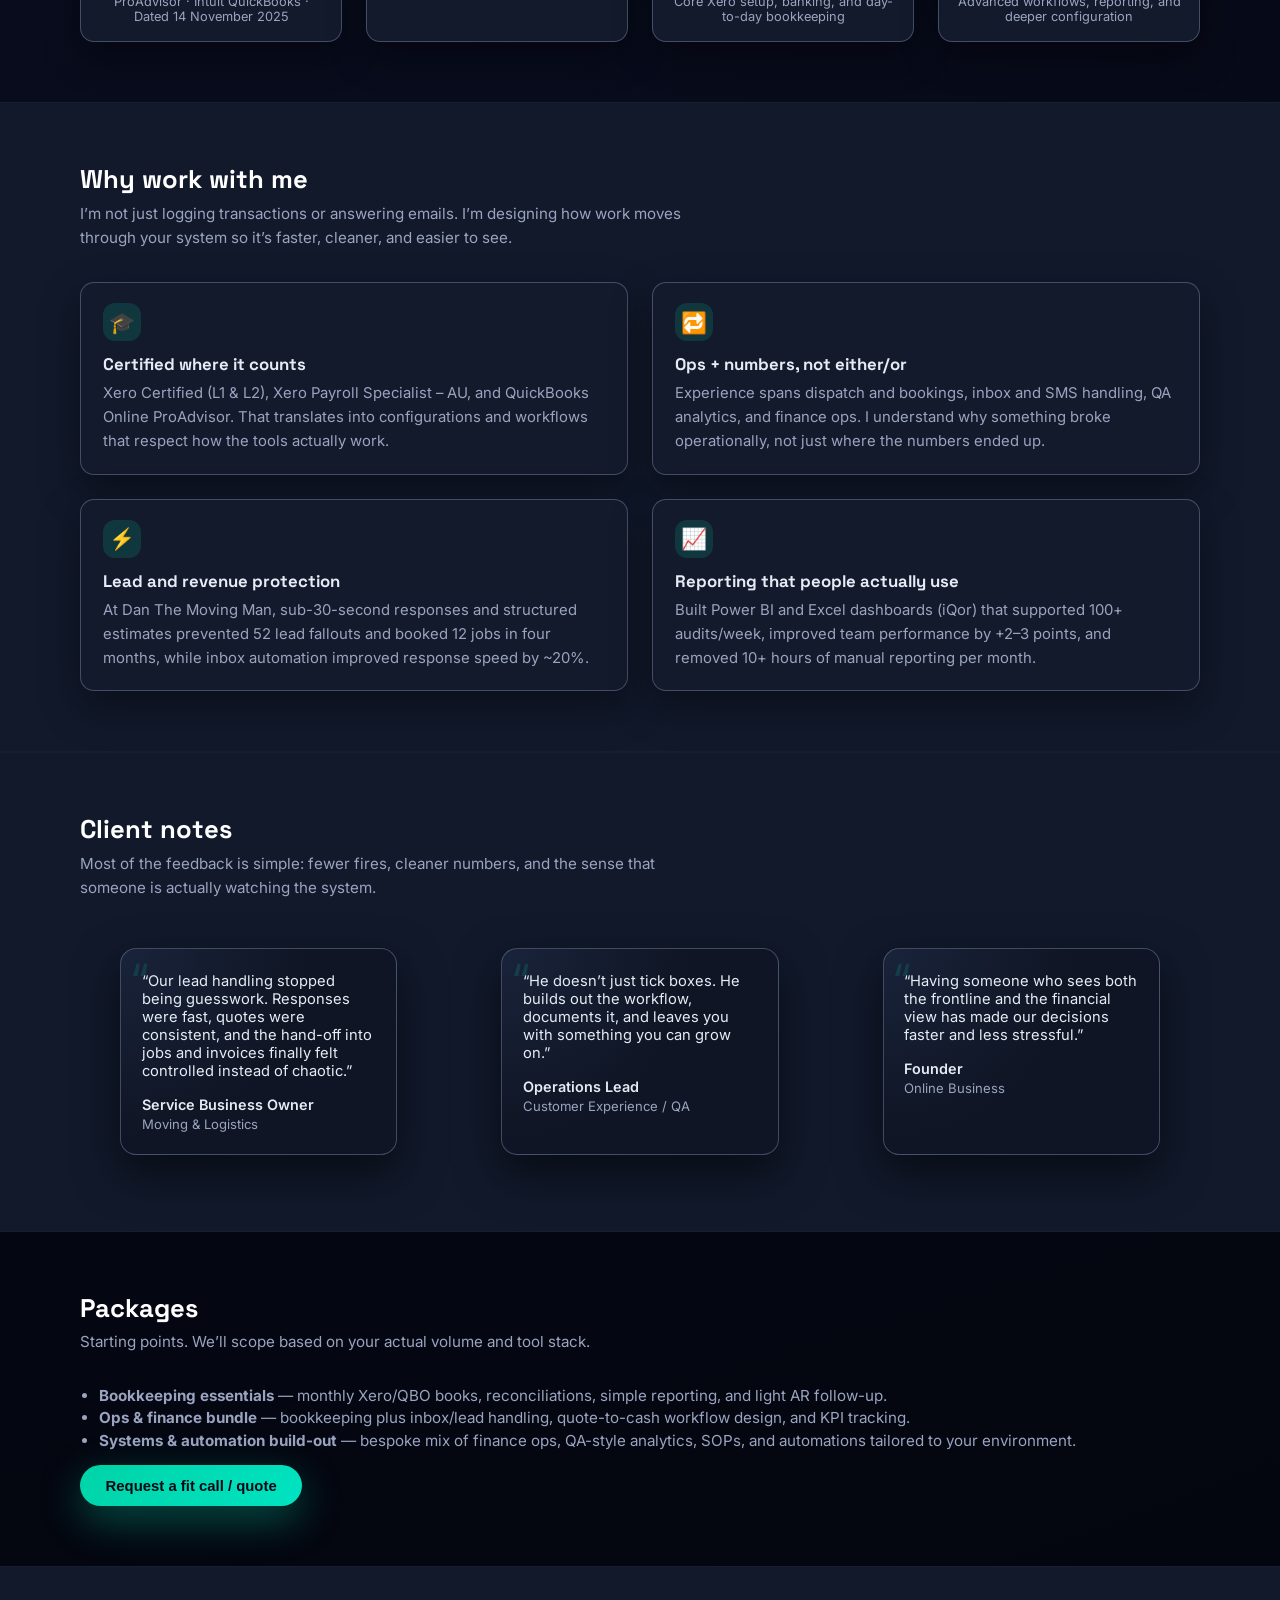
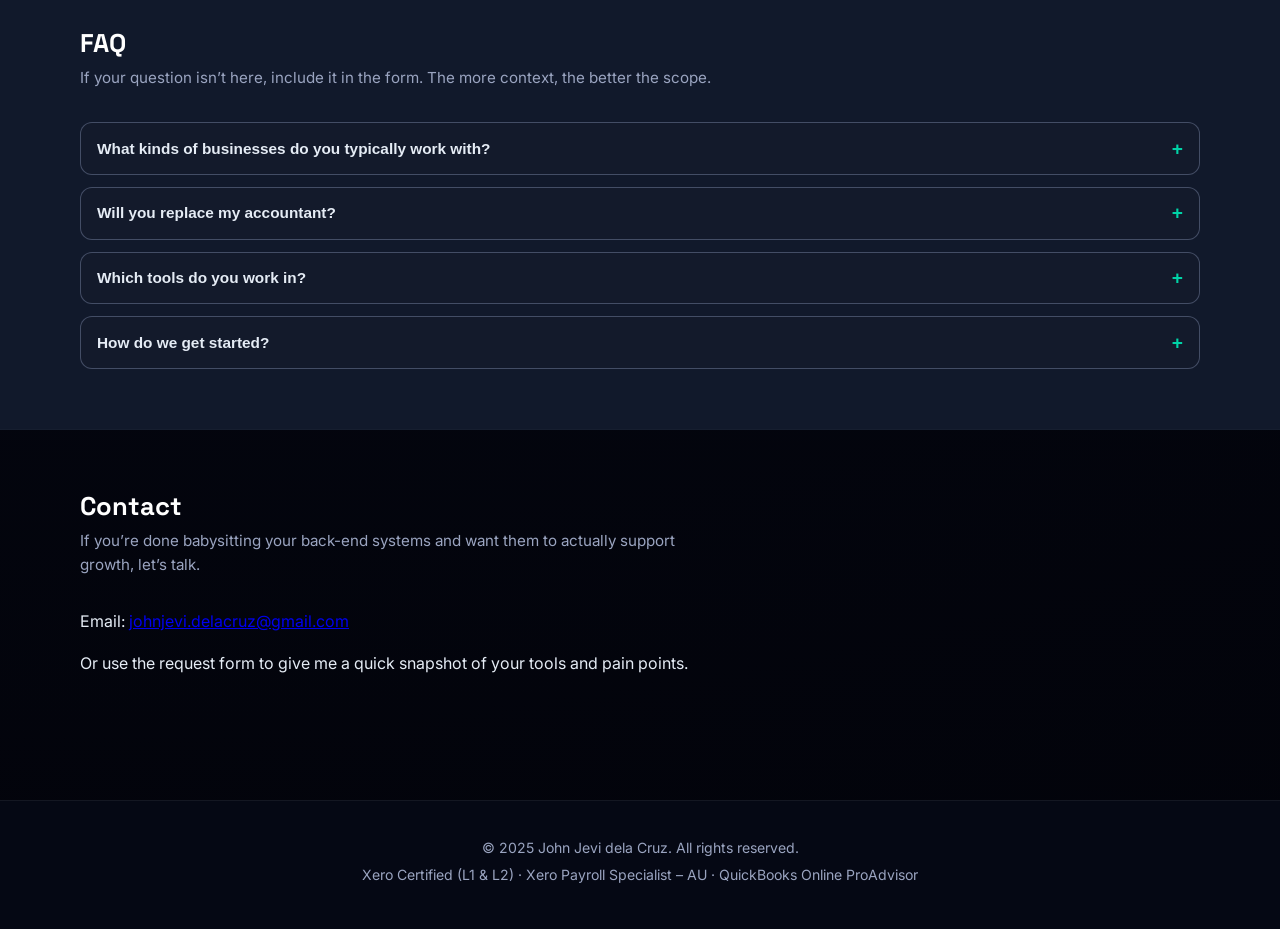
==== commit 04b34f8a: "Refactor styles and remove hero metrics section Updated various CSS variables and styles for improve" ====
--- a/index.html
+++ b/index.html
@@ -14,9 +14,9 @@
 
   <style>
     :root {
-      --bg: #050814;
-      --bg-alt: #0D1220;
-      --bg-soft: #101727;
+      --bg: #070b19;
+      --bg-alt: #101629;
+      --bg-soft: #11192b;
       --accent: #00D3A7;
       --accent-soft: rgba(0, 211, 167, 0.15);
       --accent-warm: #FF9F43;
@@ -55,9 +55,7 @@
     /* HEADER / HERO */
 
     header {
-      position: sticky;
-      top: 0;
-      z-index: 1000;
+      position: relative; /* non-sticky */
       background: linear-gradient(to right, rgba(5, 8, 20, 0.96), rgba(5, 8, 20, 0.92));
       backdrop-filter: blur(12px);
       border-bottom: 1px solid rgba(255, 255, 255, 0.04);
@@ -127,7 +125,7 @@
     }
 
     .hero {
-      padding: 3rem 0 3.5rem;
+      padding: 2.25rem 0 2.5rem;
       border-bottom: 1px solid rgba(255, 255, 255, 0.03);
     }
 
@@ -139,18 +137,18 @@
     }
 
     .hero-kicker {
-      font-size: 0.78rem;
+      font-size: 0.72rem;
       text-transform: uppercase;
-      letter-spacing: 0.17em;
+      letter-spacing: 0.16em;
       color: var(--accent);
-      margin-bottom: 0.7rem;
+      margin-bottom: 0.35rem;
     }
 
     .hero-title {
       font-family: 'Space Grotesk', sans-serif;
-      font-size: 2.4rem;
-      line-height: 1.2;
-      margin: 0 0 0.75rem;
+      font-size: 1.9rem;
+      line-height: 1.3;
+      margin: 0 0 0.6rem;
     }
 
     .hero-highlight {
@@ -158,28 +156,14 @@
     }
 
     .hero-subtitle {
-      margin: 0 0 1.1rem;
+      margin: 0 0 0.9rem;
       color: var(--text-muted);
-      font-size: 0.98rem;
-      max-width: 36rem;
-    }
-
-    .hero-metrics {
-      display: flex;
-      flex-wrap: wrap;
-      gap: 1.25rem;
-      font-size: 0.85rem;
-      margin-top: 0.5rem;
-      color: var(--text-muted);
-    }
-
-    .hero-metric-item strong {
-      font-size: 1.05rem;
-      color: #ffffff;
+      font-size: 0.95rem;
+      max-width: 32rem;
     }
 
     .hero-actions {
-      margin-top: 1.6rem;
+      margin-top: 1.2rem;
       display: flex;
       flex-wrap: wrap;
       gap: 0.75rem;
@@ -232,19 +216,20 @@
     }
 
     .hero-cert-card {
-      background: radial-gradient(circle at top left, #182233 0, #0b111f 55%, #070a15 100%);
+      background: #0c1220;
       border-radius: 16px;
-      padding: 1.6rem 1.4rem;
-      border: 1px solid var(--border-soft);
-      box-shadow: 0 18px 45px rgba(0, 0, 0, 0.55);
+      padding: 1.5rem 1.4rem;
+      border: 1px solid rgba(158, 173, 210, 0.45);
+      box-shadow: 0 14px 40px rgba(0, 0, 0, 0.55);
     }
 
     .hero-cert-title {
-      font-size: 0.84rem;
-      letter-spacing: 0.16em;
+      font-size: 0.82rem;
+      letter-spacing: 0.14em;
       text-transform: uppercase;
-      color: var(--accent-soft);
-      margin-bottom: 0.5rem;
+      color: var(--text-main);
+      opacity: 0.9;
+      margin-bottom: 0.55rem;
     }
 
     .cert-grid {
@@ -257,12 +242,13 @@
     .cert-pill {
       border-radius: 999px;
       padding: 0.45rem 0.75rem;
-      background: rgba(11, 19, 37, 0.9);
-      border: 1px solid rgba(158, 173, 210, 0.4);
+      background: rgba(11, 19, 37, 0.95);
+      border: 1px solid rgba(158, 173, 210, 0.5);
       display: inline-flex;
       align-items: center;
       gap: 0.4rem;
       white-space: nowrap;
+      color: var(--text-main);
     }
 
     .cert-badge-dot {
@@ -761,7 +747,7 @@
       }
 
       .hero-title {
-        font-size: 2rem;
+        font-size: 1.7rem;
       }
 
       .certifications-grid {
@@ -832,14 +818,6 @@
               I turn scattered leads, jobs, invoices, and spreadsheets into a coherent system—so you can
               see your numbers and trust your operations.
             </p>
-            <div class="hero-metrics">
-              <div class="hero-metric-item">
-                <strong>52</strong> leads saved · <strong>12</strong> jobs booked in 4 months from one pipeline
-              </div>
-              <div class="hero-metric-item">
-                <strong>10+ hrs</strong>/month reporting time saved · <strong>5–10</strong> errors avoided
-              </div>
-            </div>
             <div class="hero-actions">
               <button type="button" class="cta-button" onclick="openQuoteModal()">
                 Book a 15-minute fit call →
@@ -949,14 +927,14 @@
             </div>
             <div class="cert-title">Xero Payroll Specialist – AU</div>
             <div class="cert-meta">
-              Payroll configuration & processing · Australian context
+              Payroll configuration &amp; processing · Australian context
             </div>
           </article>
 
           <!-- Xero Certified Associate L1 -->
           <article class="cert-card">
             <div class="cert-logo-wrap">
-              <!-- placeholder; replace with your L1 badge if you export one -->
+              <!-- replace src with your L1 badge -->
               <img src="images/xero-level1-badge.png" alt="Xero Certified Associate Level 1 badge" class="cert-logo">
             </div>
             <div class="cert-title">Xero Certified Associate · Level 1</div>
@@ -968,7 +946,7 @@
           <!-- Xero Certified Professional L2 -->
           <article class="cert-card">
             <div class="cert-logo-wrap">
-              <!-- placeholder; replace with your L2 badge if you export one -->
+              <!-- replace src with your L2 badge -->
               <img src="images/xero-level2-badge.png" alt="Xero Certified Professional Level 2 badge" class="cert-logo">
             </div>
             <div class="cert-title">Xero Certified Professional · Level 2</div>
@@ -1083,8 +1061,8 @@
         </p>
         <ul>
           <li><strong>Bookkeeping essentials</strong> — monthly Xero/QBO books, reconciliations, simple reporting, and light AR follow-up.</li>
-          <li><strong>Ops & finance bundle</strong> — bookkeeping plus inbox/lead handling, quote-to-cash workflow design, and KPI tracking.</li>
-          <li><strong>Systems & automation build-out</strong> — bespoke mix of finance ops, QA-style analytics, SOPs, and automations tailored to your environment.</li>
+          <li><strong>Ops &amp; finance bundle</strong> — bookkeeping plus inbox/lead handling, quote-to-cash workflow design, and KPI tracking.</li>
+          <li><strong>Systems &amp; automation build-out</strong> — bespoke mix of finance ops, QA-style analytics, SOPs, and automations tailored to your environment.</li>
         </ul>
         <button
           type="button"
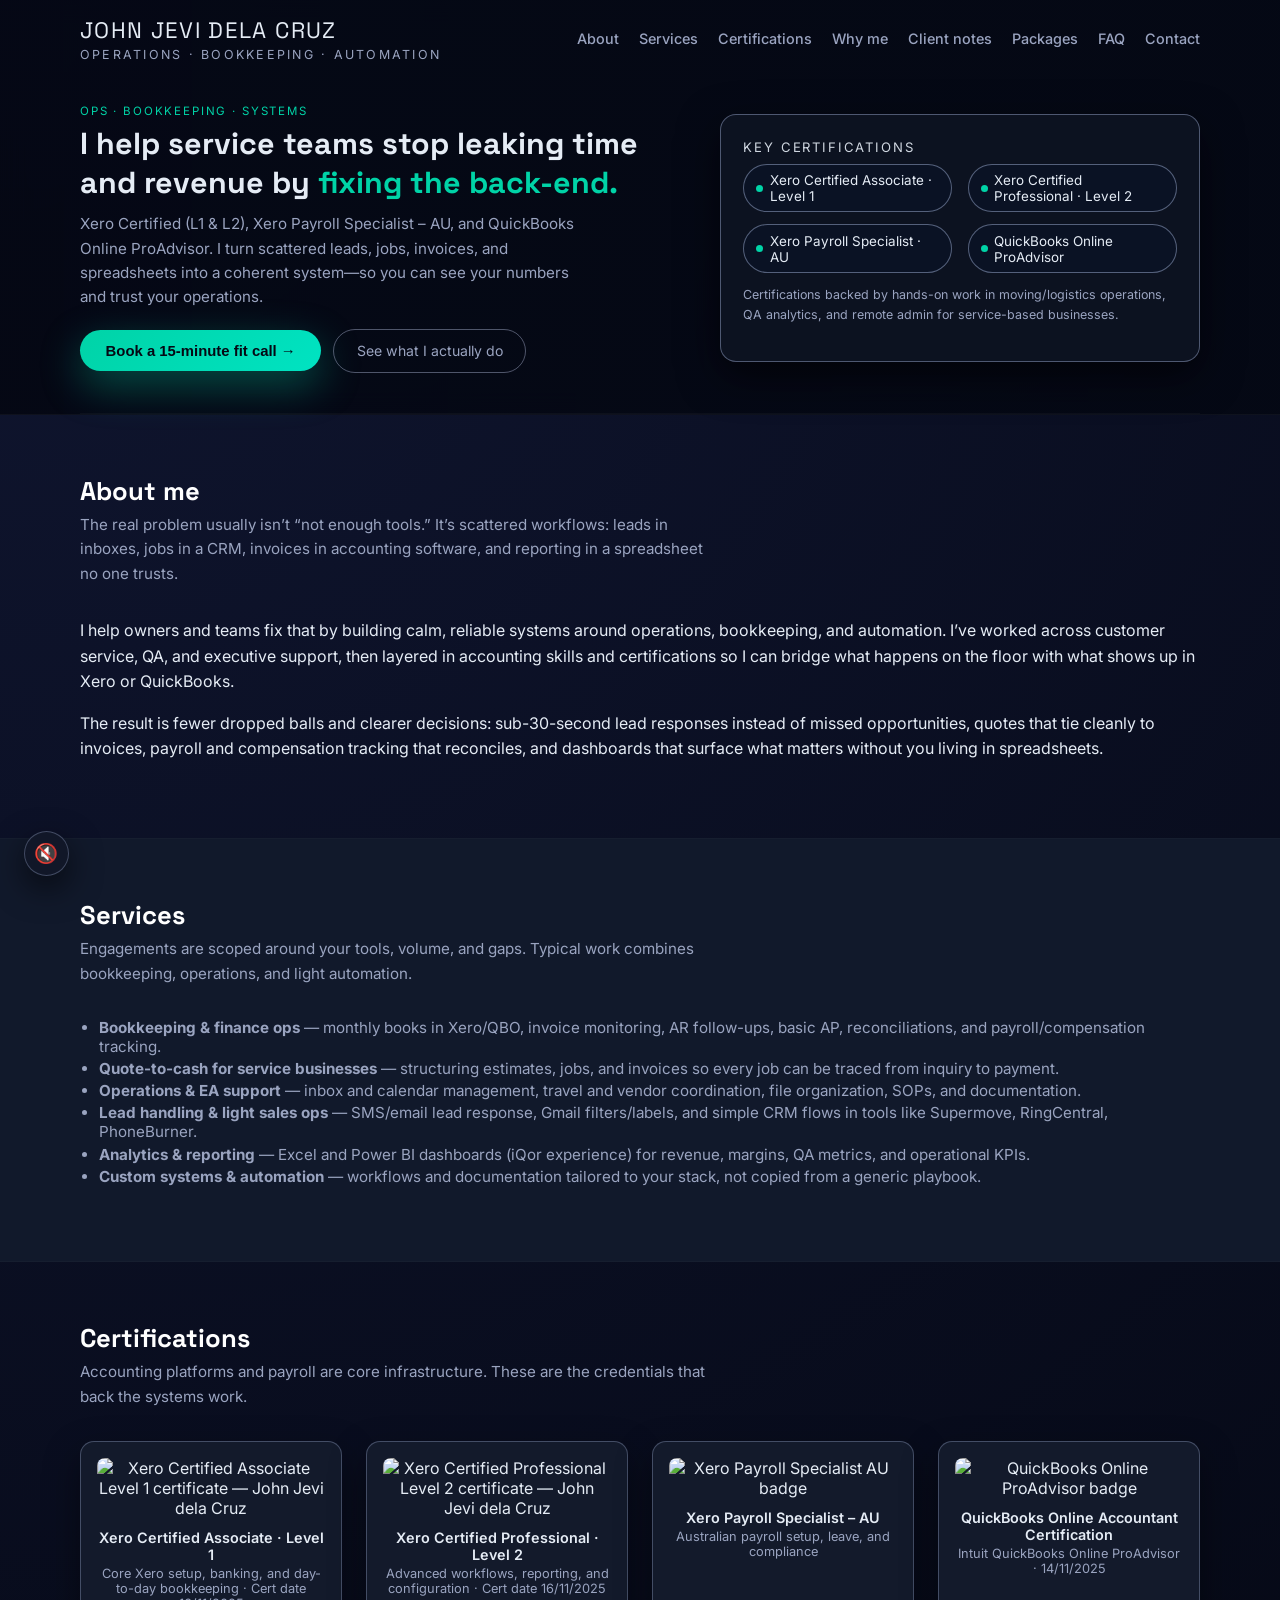
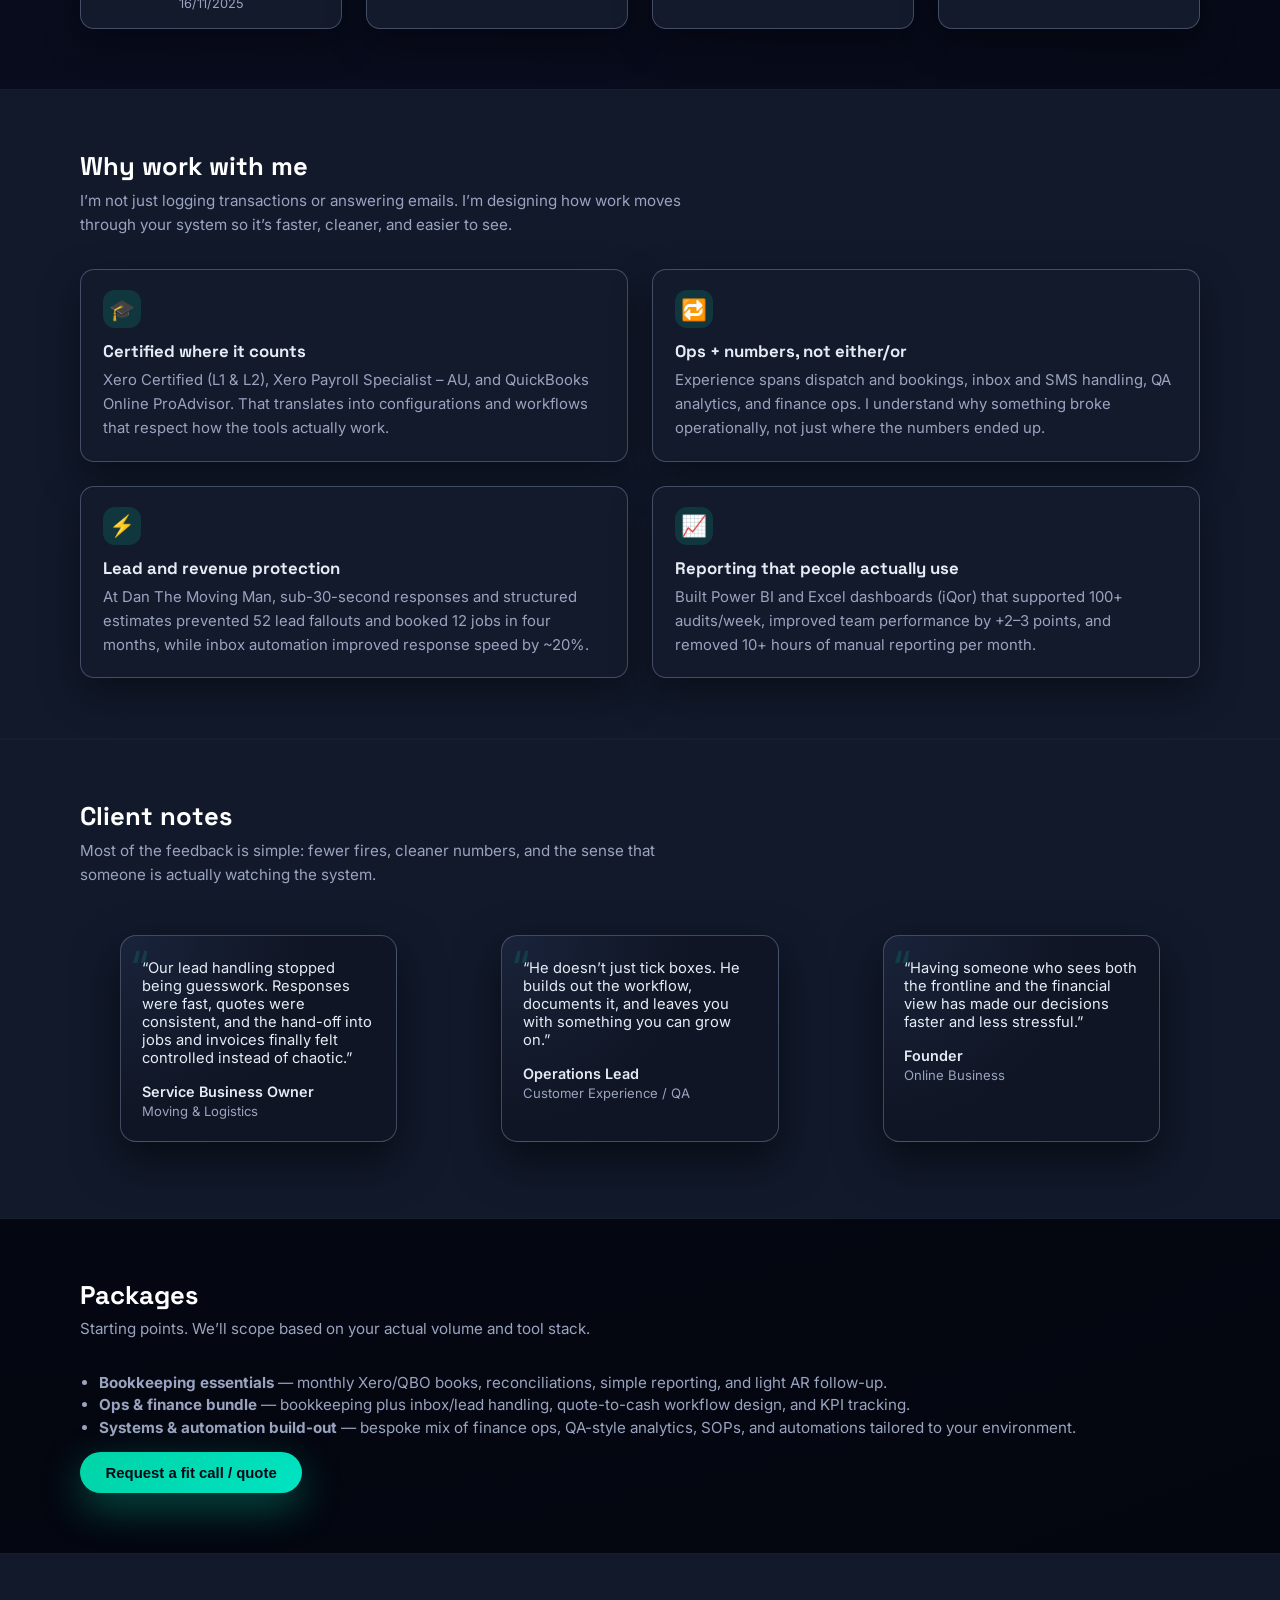
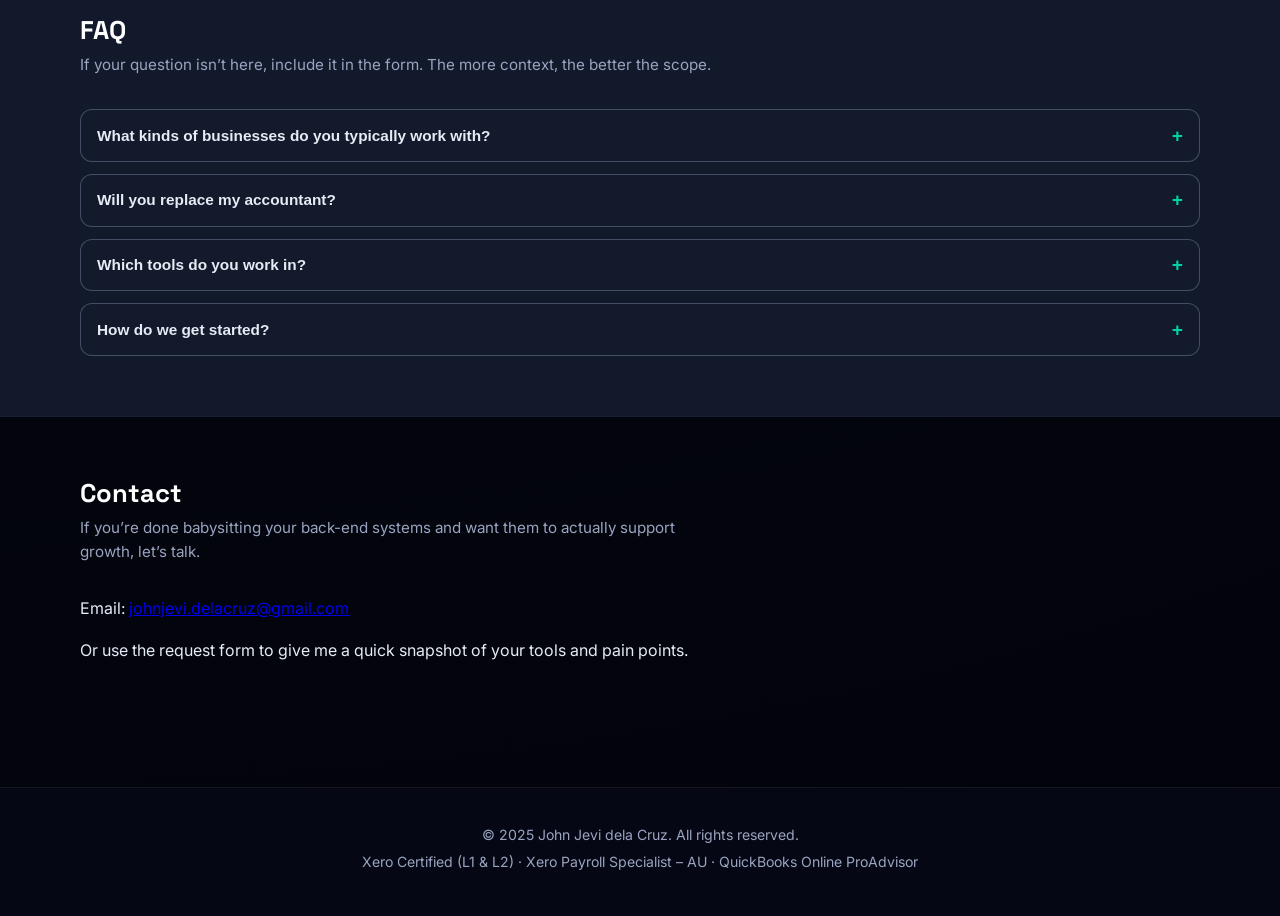
==== commit ec332c92: "Update certification details and styling in index.html" ====
--- a/index.html
+++ b/index.html
@@ -247,8 +247,9 @@
       display: inline-flex;
       align-items: center;
       gap: 0.4rem;
-      white-space: nowrap;
-      color: var(--text-main);
+      max-width: 100%;
+      white-space: normal;       /* allow wrapping inside the pill */
+      justify-content: flex-start;
     }
 
     .cert-badge-dot {
@@ -256,6 +257,7 @@
       height: 7px;
       border-radius: 999px;
       background: var(--accent);
+      flex-shrink: 0;
     }
 
     .cert-note {
@@ -372,11 +374,12 @@
     }
 
     .cert-logo {
-      max-width: 88px;
-      max-height: 88px;
+      max-width: 100%;
+      max-height: 120px;
       width: auto;
       height: auto;
       object-fit: contain;
+      border-radius: 8px;
     }
 
     .cert-title {
@@ -704,6 +707,10 @@
 
       .certifications-grid {
         grid-template-columns: repeat(2, minmax(0, 1fr));
+      }
+
+      .cert-grid {
+        grid-template-columns: 1fr;
       }
     }
 
@@ -907,51 +914,63 @@
         </p>
 
         <div class="certifications-grid">
+          <!-- Xero Certified Associate · Level 1 -->
+          <article class="cert-card">
+            <div class="cert-logo-wrap">
+              <img
+                src="images/L1 Xero certified associate _ Xero_page-0001 (1).jpg"
+                alt="Xero Certified Associate Level 1 certificate — John Jevi dela Cruz"
+                class="cert-logo"
+              >
+            </div>
+            <div class="cert-title">Xero Certified Associate · Level 1</div>
+            <div class="cert-meta">
+              Core Xero setup, banking, and day-to-day bookkeeping · Cert date 16/11/2025
+            </div>
+          </article>
+
+          <!-- Xero Certified Professional · Level 2 -->
+          <article class="cert-card">
+            <div class="cert-logo-wrap">
+              <img
+                src="images/XCL_PrintCertificate_page-0001.jpg"
+                alt="Xero Certified Professional Level 2 certificate — John Jevi dela Cruz"
+                class="cert-logo"
+              >
+            </div>
+            <div class="cert-title">Xero Certified Professional · Level 2</div>
+            <div class="cert-meta">
+              Advanced workflows, reporting, and configuration · Cert date 16/11/2025
+            </div>
+          </article>
+
+          <!-- Xero Payroll Specialist – AU -->
+          <article class="cert-card">
+            <div class="cert-logo-wrap">
+              <img
+                src="images/Payroll specialist.png"
+                alt="Xero Payroll Specialist AU badge"
+                class="cert-logo"
+              >
+            </div>
+            <div class="cert-title">Xero Payroll Specialist – AU</div>
+            <div class="cert-meta">
+              Australian payroll setup, leave, and compliance
+            </div>
+          </article>
+
           <!-- QuickBooks Online ProAdvisor -->
           <article class="cert-card">
             <div class="cert-logo-wrap">
-              <!-- replace src with your hosted file path -->
-              <img src="images/qbo-online-badge.png" alt="QuickBooks Online ProAdvisor badge" class="cert-logo">
+              <img
+                src="images/QB Online2X_7561.png"
+                alt="QuickBooks Online ProAdvisor badge"
+                class="cert-logo"
+              >
             </div>
             <div class="cert-title">QuickBooks Online Accountant Certification</div>
             <div class="cert-meta">
-              ProAdvisor · Intuit QuickBooks · Dated 14 November 2025
-            </div>
-          </article>
-
-          <!-- Xero Payroll Specialist AU -->
-          <article class="cert-card">
-            <div class="cert-logo-wrap">
-              <!-- replace src with your hosted file path -->
-              <img src="images/xero-payroll-badge.png" alt="Xero Payroll Specialist AU badge" class="cert-logo">
-            </div>
-            <div class="cert-title">Xero Payroll Specialist – AU</div>
-            <div class="cert-meta">
-              Payroll configuration &amp; processing · Australian context
-            </div>
-          </article>
-
-          <!-- Xero Certified Associate L1 -->
-          <article class="cert-card">
-            <div class="cert-logo-wrap">
-              <!-- replace src with your L1 badge -->
-              <img src="images/xero-level1-badge.png" alt="Xero Certified Associate Level 1 badge" class="cert-logo">
-            </div>
-            <div class="cert-title">Xero Certified Associate · Level 1</div>
-            <div class="cert-meta">
-              Core Xero setup, banking, and day-to-day bookkeeping
-            </div>
-          </article>
-
-          <!-- Xero Certified Professional L2 -->
-          <article class="cert-card">
-            <div class="cert-logo-wrap">
-              <!-- replace src with your L2 badge -->
-              <img src="images/xero-level2-badge.png" alt="Xero Certified Professional Level 2 badge" class="cert-logo">
-            </div>
-            <div class="cert-title">Xero Certified Professional · Level 2</div>
-            <div class="cert-meta">
-              Advanced workflows, reporting, and deeper configuration
+              Intuit QuickBooks Online ProAdvisor · 14/11/2025
             </div>
           </article>
         </div>
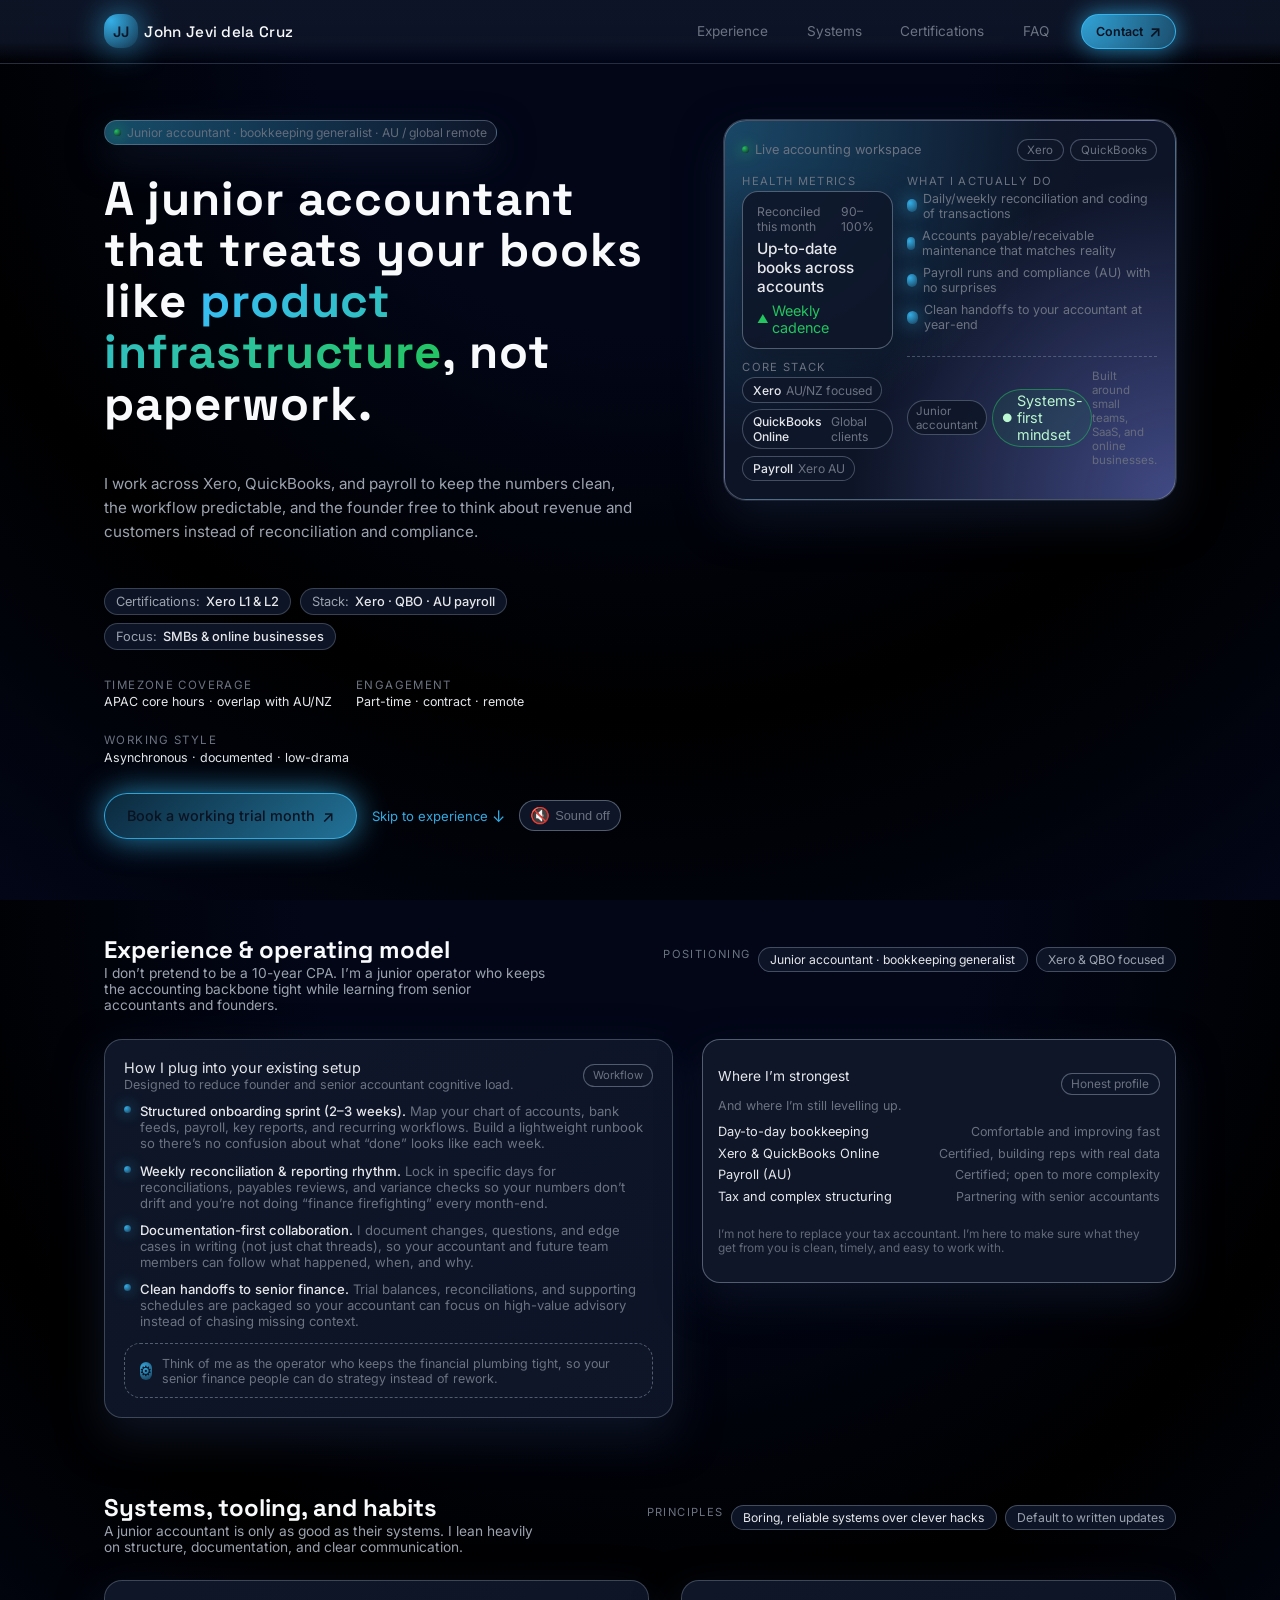
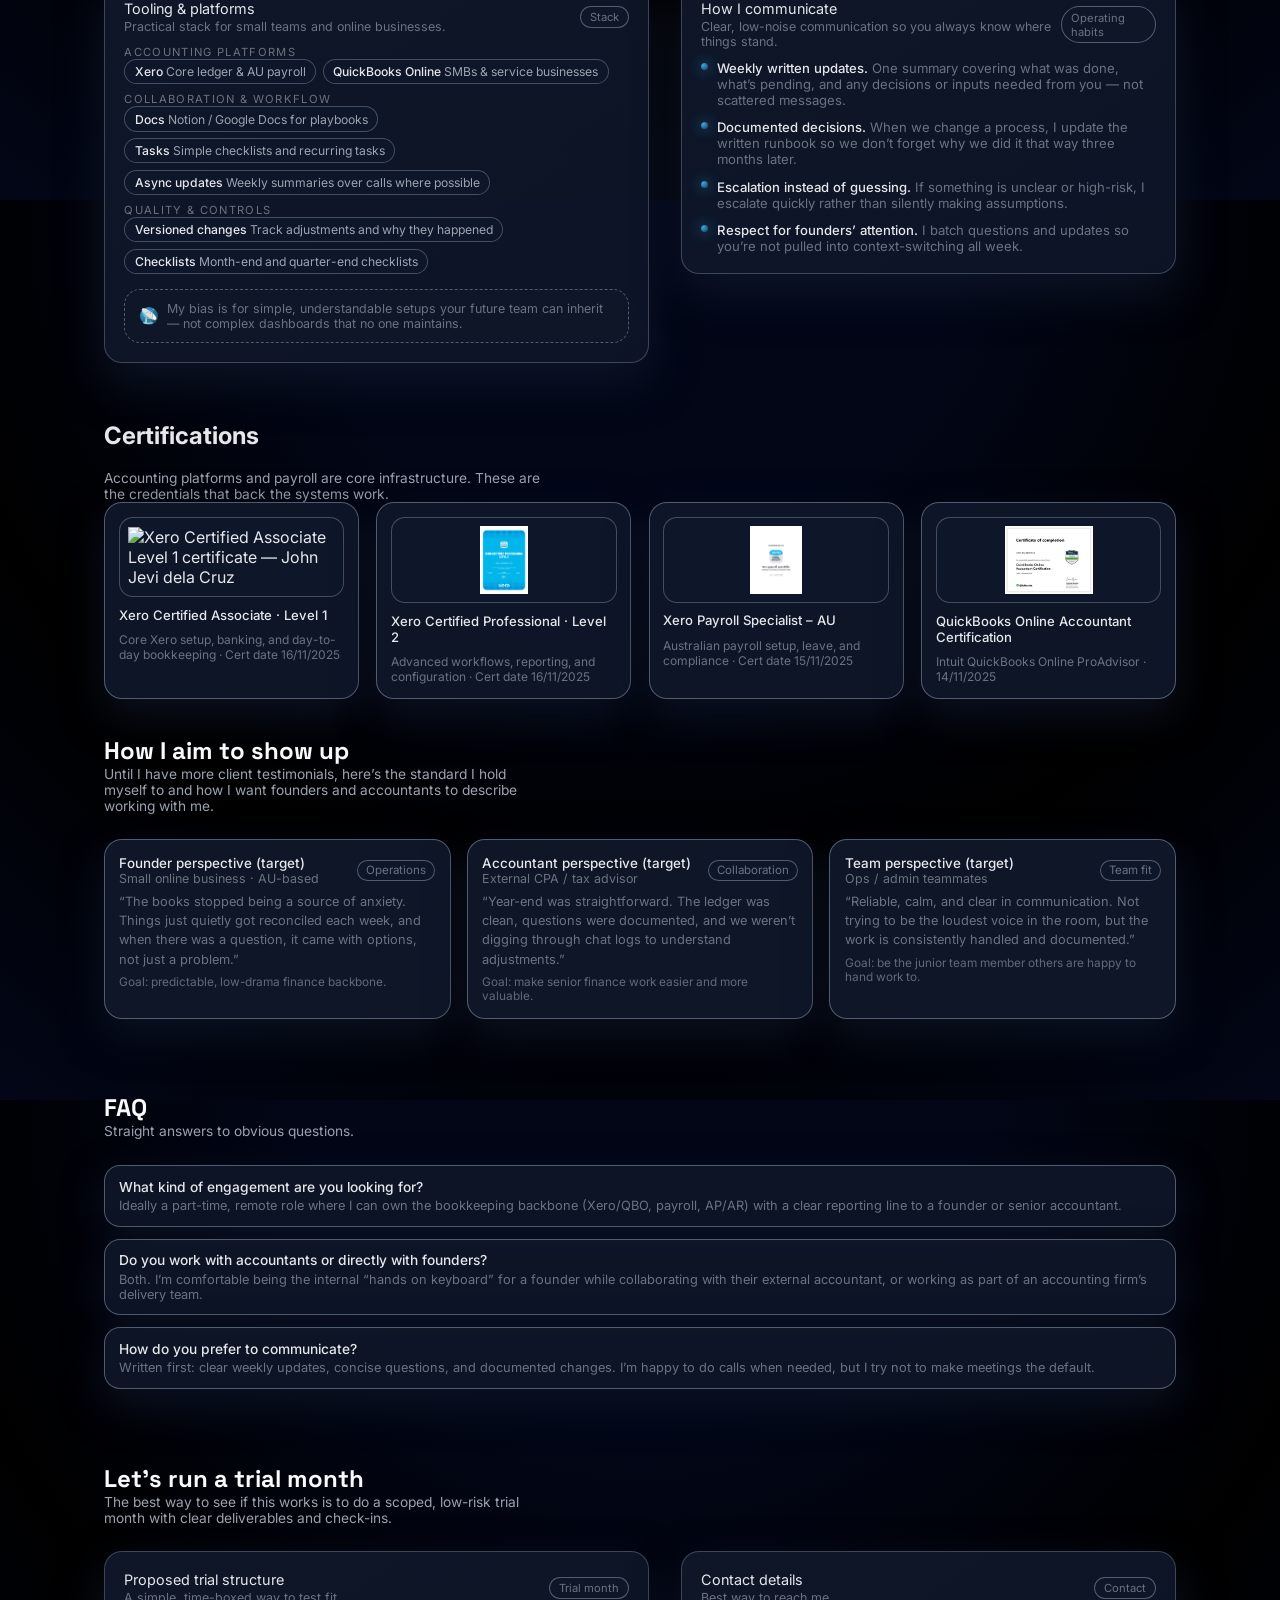
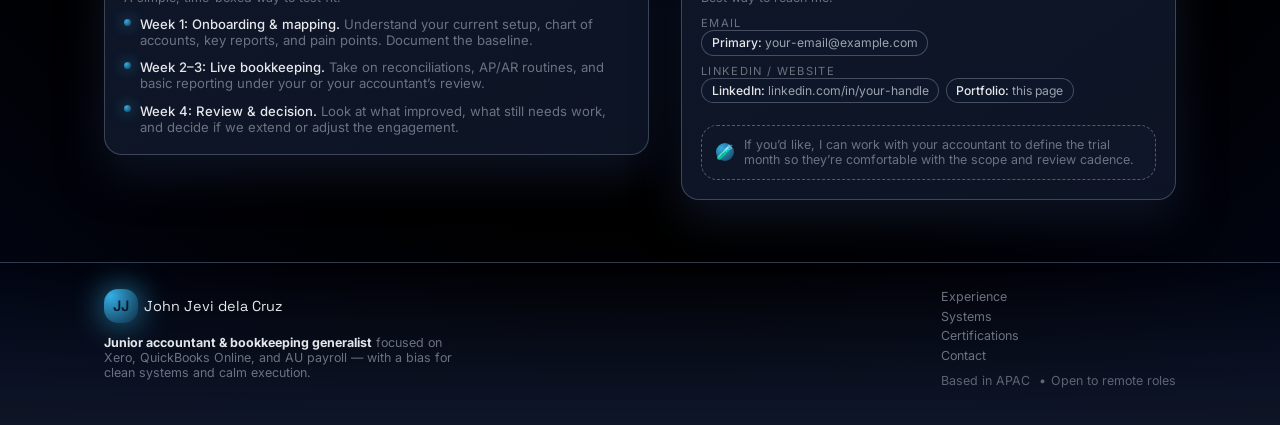
==== commit d26e4b7d: "Testing new changes Will revert if needed" ====
--- a/index.html
+++ b/index.html
@@ -1,1342 +1,2064 @@
-<!DOCTYPE html>
-<html lang="en">
-<head>
-  <meta charset="UTF-8" />
-  <meta name="viewport" content="width=device-width, initial-scale=1.0" />
-  <title>John Jevi dela Cruz | Operations, Bookkeeping & Automation</title>
-
-  <meta name="description" content="John Jevi dela Cruz helps service-based businesses clean up operations, bookkeeping, and automation. Xero Certified (L1 & L2), Xero Payroll Specialist AU, QuickBooks Online ProAdvisor. Inbox, leads, quotes, invoicing, payroll support, dashboards, and systems that actually run.">
-
-  <link rel="canonical" href="https://your-domain-or-github-pages-url.example" />
-
-  <!-- Typography -->
-  <link href="https://fonts.googleapis.com/css2?family=Inter:wght@400;500;600&family=Space+Grotesk:wght@500;700&display=swap" rel="stylesheet">
-
-  <style>
-    :root {
-      --bg: #070b19;
-      --bg-alt: #101629;
-      --bg-soft: #11192b;
-      --accent: #00D3A7;
-      --accent-soft: rgba(0, 211, 167, 0.15);
-      --accent-warm: #FF9F43;
-      --text-main: #E5ECF5;
-      --text-muted: #9AA4C0;
-      --card-bg: #131a2b;
-      --border-soft: rgba(158, 173, 210, 0.35);
-    }
-
-    html {
-      scroll-behavior: smooth;
-    }
-
-    body {
-      font-family: 'Inter', sans-serif;
-      margin: 0;
-      padding: 0;
-      background: radial-gradient(circle at top left, #101631 0, #050814 55%, #02030a 100%);
-      color: var(--text-main);
-    }
-
-    body.modal-open {
-      overflow: hidden;
-    }
-    body.modal-open #backToTop,
-    body.modal-open #audioToggle {
-      display: none;
-    }
-
-    .container {
-      max-width: 1120px;
-      margin: 0 auto;
-      padding: 0 1.75rem;
-    }
-
-    /* HEADER / HERO */
-
-    header {
-      position: relative; /* non-sticky */
-      background: linear-gradient(to right, rgba(5, 8, 20, 0.96), rgba(5, 8, 20, 0.92));
-      backdrop-filter: blur(12px);
-      border-bottom: 1px solid rgba(255, 255, 255, 0.04);
-    }
-
-    .nav-bar {
-      display: flex;
-      align-items: center;
-      justify-content: space-between;
-      padding: 1rem 0 0.4rem;
-    }
-
-    .brand {
-      display: flex;
-      flex-direction: column;
-      gap: 0.1rem;
-    }
-
-    .brand-title {
-      font-family: 'Space Grotesk', sans-serif;
-      font-size: 1.4rem;
-      letter-spacing: 0.06em;
-      text-transform: uppercase;
-    }
-
-    .brand-sub {
-      font-size: 0.78rem;
-      text-transform: uppercase;
-      letter-spacing: 0.18em;
-      color: var(--text-muted);
-    }
-
-    nav {
-      display: flex;
-      flex-wrap: wrap;
-      gap: 0.75rem 1.25rem;
-      align-items: center;
-      justify-content: flex-end;
-    }
-
-    nav a {
-      color: var(--text-muted);
-      text-decoration: none;
-      font-weight: 500;
-      font-size: 0.9rem;
-      position: relative;
-      padding-bottom: 0.1rem;
-    }
-
-    nav a::after {
-      content: '';
-      position: absolute;
-      left: 0;
-      bottom: -0.2rem;
-      width: 0;
-      height: 2px;
-      background-color: var(--accent);
-      transition: width 0.2s ease;
-    }
-
-    nav a:hover {
-      color: #ffffff;
-    }
-
-    nav a:hover::after {
-      width: 100%;
-    }
-
-    .hero {
-      padding: 2.25rem 0 2.5rem;
-      border-bottom: 1px solid rgba(255, 255, 255, 0.03);
-    }
-
-    .hero-grid {
-      display: grid;
-      grid-template-columns: minmax(0, 3fr) minmax(0, 2.4fr);
-      gap: 2.5rem;
-      align-items: center;
-    }
-
-    .hero-kicker {
-      font-size: 0.72rem;
-      text-transform: uppercase;
-      letter-spacing: 0.16em;
-      color: var(--accent);
-      margin-bottom: 0.35rem;
-    }
-
-    .hero-title {
-      font-family: 'Space Grotesk', sans-serif;
-      font-size: 1.9rem;
-      line-height: 1.3;
-      margin: 0 0 0.6rem;
-    }
-
-    .hero-highlight {
-      color: var(--accent);
-    }
-
-    .hero-subtitle {
-      margin: 0 0 0.9rem;
-      color: var(--text-muted);
-      font-size: 0.95rem;
-      max-width: 32rem;
-    }
-
-    .hero-actions {
-      margin-top: 1.2rem;
-      display: flex;
-      flex-wrap: wrap;
-      gap: 0.75rem;
-      align-items: center;
-    }
-
-    .cta-button {
-      display: inline-flex;
-      align-items: center;
-      gap: 0.45rem;
-      padding: 0.8rem 1.6rem;
-      background: linear-gradient(135deg, #00D3A7, #00E3C2);
-      color: #050814;
-      text-decoration: none;
-      border-radius: 999px;
-      font-weight: 600;
-      border: none;
-      cursor: pointer;
-      box-shadow: 0 14px 40px rgba(0, 211, 167, 0.35);
-      transition:
-        transform 0.15s ease,
-        box-shadow 0.15s ease,
-        filter 0.15s ease;
-      font-size: 0.93rem;
-    }
-
-    .cta-button:hover {
-      transform: translateY(-1px);
-      box-shadow: 0 16px 50px rgba(0, 211, 167, 0.42);
-      filter: brightness(1.06);
-    }
-
-    .cta-secondary {
-      border-radius: 999px;
-      border: 1px solid rgba(154, 164, 192, 0.5);
-      padding: 0.78rem 1.4rem;
-      background: transparent;
-      color: var(--text-muted);
-      font-size: 0.88rem;
-      cursor: pointer;
-      display: inline-flex;
-      align-items: center;
-      gap: 0.45rem;
-      text-decoration: none;
-    }
-
-    .cta-secondary:hover {
-      border-color: var(--accent);
-      color: #ffffff;
-    }
-
-    .hero-cert-card {
-      background: #0c1220;
-      border-radius: 16px;
-      padding: 1.5rem 1.4rem;
-      border: 1px solid rgba(158, 173, 210, 0.45);
-      box-shadow: 0 14px 40px rgba(0, 0, 0, 0.55);
-    }
-
-    .hero-cert-title {
-      font-size: 0.82rem;
-      letter-spacing: 0.14em;
-      text-transform: uppercase;
-      color: var(--text-main);
-      opacity: 0.9;
-      margin-bottom: 0.55rem;
-    }
-
-    .cert-grid {
-      display: grid;
-      grid-template-columns: repeat(2, minmax(0, 1fr));
-      gap: 0.75rem 1rem;
-      font-size: 0.84rem;
-    }
-
-    .cert-pill {
-      border-radius: 999px;
-      padding: 0.45rem 0.75rem;
-      background: rgba(11, 19, 37, 0.95);
-      border: 1px solid rgba(158, 173, 210, 0.5);
-      display: inline-flex;
-      align-items: center;
-      gap: 0.4rem;
-      max-width: 100%;
-      white-space: normal;       /* allow wrapping inside the pill */
-      justify-content: flex-start;
-    }
-
-    .cert-badge-dot {
-      width: 7px;
-      height: 7px;
-      border-radius: 999px;
-      background: var(--accent);
-      flex-shrink: 0;
-    }
-
-    .cert-note {
-      margin-top: 0.75rem;
-      font-size: 0.78rem;
-      color: var(--text-muted);
-    }
-
-    main {
-      padding-bottom: 3rem;
-    }
-
-    section {
-      padding: 3.75rem 0;
-    }
-
-    h2 {
-      color: #ffffff;
-      margin-top: 0;
-      margin-bottom: 0.4rem;
-      font-size: 1.6rem;
-      font-family: 'Space Grotesk', sans-serif;
-    }
-
-    .section-subtitle {
-      margin: 0 0 2rem;
-      color: var(--text-muted);
-      max-width: 640px;
-      font-size: 0.95rem;
-    }
-
-    p {
-      line-height: 1.6;
-    }
-
-    .section-soft {
-      background: var(--bg-soft);
-      border-top: 1px solid rgba(255, 255, 255, 0.02);
-      border-bottom: 1px solid rgba(255, 255, 255, 0.02);
-    }
-
-    ul {
-      padding-left: 1.2rem;
-      color: var(--text-muted);
-      font-size: 0.95rem;
-    }
-
-    li + li {
-      margin-top: 0.2rem;
-    }
-
-    /* FEATURES */
-
-    .features-grid {
-      display: grid;
-      grid-template-columns: repeat(2, minmax(0, 1fr));
-      gap: 1.5rem;
-    }
-
-    .feature-card {
-      background: var(--card-bg);
-      border-radius: 14px;
-      padding: 1.25rem 1.4rem;
-      box-shadow: 0 16px 40px rgba(0, 0, 0, 0.4);
-      border: 1px solid var(--border-soft);
-    }
-
-    .feature-icon {
-      width: 38px;
-      height: 38px;
-      border-radius: 12px;
-      background: var(--accent-soft);
-      display: flex;
-      align-items: center;
-      justify-content: center;
-      font-size: 1.3rem;
-      margin-bottom: 0.75rem;
-    }
-
-    .feature-card h3 {
-      margin: 0 0 0.45rem;
-      font-size: 1.05rem;
-      font-family: 'Space Grotesk', sans-serif;
-    }
-
-    .feature-card p {
-      margin: 0;
-      color: var(--text-muted);
-      font-size: 0.93rem;
-    }
-
-    /* CERTIFICATIONS SECTION */
-
-    .certifications-grid {
-      display: grid;
-      grid-template-columns: repeat(4, minmax(0, 1fr));
-      gap: 1.5rem;
-    }
-
-    .cert-card {
-      background: var(--card-bg);
-      border-radius: 14px;
-      padding: 1rem 1rem 1.1rem;
-      border: 1px solid var(--border-soft);
-      box-shadow: 0 14px 36px rgba(0, 0, 0, 0.4);
-      text-align: center;
-    }
-
-    .cert-logo-wrap {
-      display: flex;
-      align-items: center;
-      justify-content: center;
-      margin-bottom: 0.7rem;
-    }
-
-    .cert-logo {
-      max-width: 100%;
-      max-height: 120px;
-      width: auto;
-      height: auto;
-      object-fit: contain;
-      border-radius: 8px;
-    }
-
-    .cert-title {
-      font-size: 0.9rem;
-      font-weight: 600;
-      margin-bottom: 0.15rem;
-    }
-
-    .cert-meta {
-      font-size: 0.8rem;
-      color: var(--text-muted);
-    }
-
-    /* TESTIMONIALS */
-
-    .testimonials-grid {
-      display: grid;
-      grid-template-columns: repeat(3, minmax(0, 1fr));
-      gap: 1.5rem;
-    }
-
-    .testimonial-card {
-      background: radial-gradient(circle at top left, #19233a 0, #0f1524 55%);
-      border-radius: 16px;
-      padding: 1.4rem 1.3rem 1.3rem;
-      box-shadow: 0 18px 45px rgba(0, 0, 0, 0.55);
-      border: 1px solid var(--border-soft);
-      position: relative;
-      overflow: hidden;
-    }
-
-    .testimonial-card::before {
-      content: '“';
-      position: absolute;
-      font-size: 3.2rem;
-      color: rgba(0, 211, 167, 0.16);
-      top: 0.1rem;
-      left: 0.6rem;
-    }
-
-    .testimonial-card blockquote {
-      margin: 0 0 1rem;
-      font-size: 0.92rem;
-      color: var(--text-main);
-    }
-
-    .testimonial-name {
-      font-weight: 600;
-      display: block;
-      font-size: 0.9rem;
-    }
-
-    .testimonial-role {
-      font-size: 0.82rem;
-      color: var(--text-muted);
-    }
-
-    /* FAQ */
-
-    .faq-list {
-      display: flex;
-      flex-direction: column;
-      gap: 0.75rem;
-    }
-
-    .faq-item {
-      background: var(--card-bg);
-      border-radius: 12px;
-      border: 1px solid var(--border-soft);
-      overflow: hidden;
-    }
-
-    .faq-question {
-      width: 100%;
-      padding: 0.9rem 1rem;
-      text-align: left;
-      background: transparent;
-      border: none;
-      display: flex;
-      align-items: center;
-      justify-content: space-between;
-      font-size: 0.96rem;
-      font-weight: 600;
-      color: var(--text-main);
-      cursor: pointer;
-    }
-
-    .faq-icon {
-      margin-left: 1rem;
-      font-size: 1.2rem;
-      color: var(--accent);
-    }
-
-    .faq-answer {
-      padding: 0 1rem 0.85rem;
-      font-size: 0.9rem;
-      color: var(--text-muted);
-    }
-
-    /* MODAL */
-
-    .modal {
-      display: none;
-      position: fixed;
-      inset: 0;
-      background-color: rgba(0, 0, 0, 0.75);
-      z-index: 2000;
-      justify-content: center;
-      align-items: center;
-      padding: 1.5rem;
-    }
-
-    .modal-content {
-      background-color: #050814;
-      padding: 1.75rem 1.75rem 1.5rem;
-      border-radius: 16px;
-      max-width: 520px;
-      width: 100%;
-      max-height: calc(100vh - 3rem);
-      overflow-y: auto;
-      position: relative;
-      animation: fadeIn 0.3s ease;
-      box-shadow: 0 22px 60px rgba(0, 0, 0, 0.8);
-      border: 1px solid var(--border-soft);
-    }
-
-    .close-btn {
-      position: absolute;
-      top: 10px;
-      right: 15px;
-      background: none;
-      border: none;
-      font-size: 20px;
-      cursor: pointer;
-      color: var(--accent);
-    }
-
-    label.required::after {
-      content: ' *';
-      color: var(--accent-warm);
-    }
-
-    input,
-    select,
-    textarea {
-      width: 100%;
-      padding: 0.5rem;
-      margin-top: 0.25rem;
-      margin-bottom: 0.85rem;
-      border-radius: 6px;
-      border: 1px solid rgba(158, 173, 210, 0.6);
-      background: #050814;
-      color: var(--text-main);
-      font-family: inherit;
-      font-size: 0.92rem;
-      box-sizing: border-box;
-    }
-
-    textarea {
-      resize: vertical;
-    }
-
-    input:focus,
-    select:focus,
-    textarea:focus {
-      outline: none;
-      border-color: var(--accent);
-      box-shadow: 0 0 0 1px rgba(0, 211, 167, 0.4);
-    }
-
-    .error {
-      border-color: var(--accent-warm) !important;
-    }
-
-    @keyframes fadeIn {
-      from {
-        transform: scale(0.96);
-        opacity: 0;
-      }
-      to {
-        transform: scale(1);
-        opacity: 1;
-      }
-    }
-
-    /* BACK TO TOP + AUDIO */
-
-    #backToTop {
-      position: fixed;
-      right: 1.5rem;
-      bottom: 1.5rem;
-      background-color: #111728;
-      color: #ffffff;
-      border: 1px solid var(--border-soft);
-      border-radius: 999px;
-      width: 2.8rem;
-      height: 2.8rem;
-      font-size: 1.2rem;
-      cursor: pointer;
-      z-index: 1100;
-      opacity: 0;
-      pointer-events: none;
-      transform: translateY(10px);
-      transition:
-        opacity 0.25s ease,
-        transform 0.25s ease,
-        background-color 0.2s ease;
-      box-shadow: 0 12px 32px rgba(0, 0, 0, 0.6);
-    }
-
-    #backToTop.visible {
-      opacity: 1;
-      pointer-events: auto;
-      transform: translateY(0);
-    }
-
-    #backToTop:hover {
-      background-color: #1b2438;
-    }
-
-    #audioToggle {
-      position: fixed;
-      bottom: 1.5rem;
-      left: 1.5rem;
-      background-color: #111728;
-      color: var(--text-main);
-      border: 1px solid var(--border-soft);
-      border-radius: 999px;
-      width: 2.8rem;
-      height: 2.8rem;
-      font-size: 1.2rem;
-      cursor: pointer;
-      z-index: 1100;
-      display: flex;
-      align-items: center;
-      justify-content: center;
-      box-shadow: 0 12px 32px rgba(0, 0, 0, 0.6);
-      transition:
-        background-color 0.2s ease,
-        transform 0.15s ease,
-        box-shadow 0.15s ease;
-    }
-
-    #audioToggle:hover {
-      background-color: #171f34;
-      transform: translateY(-1px);
-      box-shadow: 0 16px 40px rgba(0, 0, 0, 0.7);
-    }
-
-    /* FEATHERS */
-
-    .feather-icon {
-      position: absolute;
-      width: 40px;
-      opacity: 0.18;
-      animation: drift 14s infinite ease-in-out;
-      pointer-events: none;
-      filter: hue-rotate(40deg);
-    }
-
-    .feather-icon img {
-      width: 40px;
-      height: auto;
-    }
-
-    .feather-icon:nth-of-type(1) {
-      top: 12%;
-      left: 8%;
-      animation-delay: 0s;
-    }
-
-    .feather-icon:nth-of-type(2) {
-      top: 30%;
-      left: 82%;
-      animation-delay: 4s;
-    }
-
-    .feather-icon:nth-of-type(3) {
-      top: 60%;
-      left: 18%;
-      animation-delay: 2s;
-    }
-
-    @keyframes drift {
-      0% {
-        transform: translateY(0) translateX(0) rotate(0deg);
-      }
-      50% {
-        transform: translateY(28px) translateX(6px) rotate(12deg);
-      }
-      100% {
-        transform: translateY(0) translateX(0) rotate(0deg);
-      }
-    }
-
-    /* FOOTER */
-
-    footer {
-      text-align: center;
-      padding: 2rem 1.75rem 2.4rem;
-      background-color: #050814;
-      color: var(--text-muted);
-      font-size: 0.88rem;
-      border-top: 1px solid rgba(255, 255, 255, 0.06);
-    }
-
-    footer p {
-      margin: 0.25rem 0;
-    }
-
-    /* RESPONSIVE */
-
-    @media (max-width: 900px) {
-      .hero-grid {
-        grid-template-columns: 1fr;
-      }
-
-      .hero-cert-card {
-        max-width: 420px;
-      }
-
-      .testimonials-grid {
-        grid-template-columns: repeat(2, minmax(0, 1fr));
-      }
-
-      .certifications-grid {
-        grid-template-columns: repeat(2, minmax(0, 1fr));
-      }
-
-      .cert-grid {
-        grid-template-columns: 1fr;
-      }
-    }
-
-    @media (max-width: 768px) {
-      .container {
-        padding: 0 1.25rem;
-      }
-
-      .hero {
-        padding-top: 2.4rem;
-      }
-
-      .nav-bar {
-        flex-direction: column;
-        gap: 0.6rem;
-        align-items: flex-start;
-      }
-
-      nav {
-        justify-content: flex-start;
-        flex-wrap: wrap;
-      }
-
-      section {
-        padding: 3rem 0;
-      }
-
-      .features-grid,
-      .testimonials-grid {
-        grid-template-columns: 1fr;
-      }
-
-      .certifications-grid {
-        grid-template-columns: repeat(2, minmax(0, 1fr));
-      }
-    }
-
-    @media (max-width: 480px) {
-      .brand-title {
-        font-size: 1.2rem;
-      }
-
-      .hero-title {
-        font-size: 1.7rem;
-      }
-
-      .certifications-grid {
-        grid-template-columns: 1fr;
-      }
-
-      #backToTop,
-      #audioToggle {
-        width: 2.5rem;
-        height: 2.5rem;
-        font-size: 1.05rem;
-      }
-    }
-  </style>
-</head>
-<body>
-  <!-- Floating feathers -->
-  <div class="feather-icon">
-    <img src="https://upload.wikimedia.org/wikipedia/commons/e/ea/Feather_icon.svg"
-         alt=""
-         loading="lazy"
-         aria-hidden="true">
-  </div>
-  <div class="feather-icon">
-    <img src="https://upload.wikimedia.org/wikipedia/commons/e/ea/Feather_icon.svg"
-         alt=""
-         loading="lazy"
-         aria-hidden="true">
-  </div>
-  <div class="feather-icon">
-    <img src="https://upload.wikimedia.org/wikipedia/commons/e/ea/Feather_icon.svg"
-         alt=""
-         loading="lazy"
-         aria-hidden="true">
-  </div>
-
-  <audio id="bgAudio" src="" loop muted></audio>
-
-  <header>
-    <div class="container">
-      <div class="nav-bar">
-        <div class="brand">
-          <span class="brand-title">John Jevi dela Cruz</span>
-          <span class="brand-sub">Operations · Bookkeeping · Automation</span>
-        </div>
-        <nav aria-label="Primary navigation">
-          <a href="#about">About</a>
-          <a href="#services">Services</a>
-          <a href="#certifications">Certifications</a>
-          <a href="#why-choose-us">Why me</a>
-          <a href="#testimonials">Client notes</a>
-          <a href="#pricing">Packages</a>
-          <a href="#faq">FAQ</a>
-          <a href="#contact">Contact</a>
-        </nav>
-      </div>
-
-      <section class="hero" aria-label="Intro">
-        <div class="hero-grid">
-          <div>
-            <div class="hero-kicker">Ops · Bookkeeping · Systems</div>
-            <h1 class="hero-title">
-              I help service teams stop leaking time and revenue
-              by <span class="hero-highlight">fixing the back-end.</span>
-            </h1>
-            <p class="hero-subtitle">
-              Xero Certified (L1 &amp; L2), Xero Payroll Specialist – AU, and QuickBooks Online ProAdvisor.
-              I turn scattered leads, jobs, invoices, and spreadsheets into a coherent system—so you can
-              see your numbers and trust your operations.
-            </p>
-            <div class="hero-actions">
-              <button type="button" class="cta-button" onclick="openQuoteModal()">
-                Book a 15-minute fit call →
-              </button>
-              <a href="#services" class="cta-secondary">
-                See what I actually do
-              </a>
-            </div>
-          </div>
-
-          <aside class="hero-cert-card" aria-label="Key certifications">
-            <div class="hero-cert-title">Key certifications</div>
-            <div class="cert-grid">
-              <div class="cert-pill">
-                <span class="cert-badge-dot"></span>
-                <span>Xero Certified Associate · Level 1</span>
-              </div>
-              <div class="cert-pill">
-                <span class="cert-badge-dot"></span>
-                <span>Xero Certified Professional · Level 2</span>
-              </div>
-              <div class="cert-pill">
-                <span class="cert-badge-dot"></span>
-                <span>Xero Payroll Specialist · AU</span>
-              </div>
-              <div class="cert-pill">
-                <span class="cert-badge-dot"></span>
-                <span>QuickBooks Online ProAdvisor</span>
-              </div>
-            </div>
-            <p class="cert-note">
-              Certifications backed by hands-on work in moving/logistics operations, QA analytics,
-              and remote admin for service-based businesses.
-            </p>
-          </aside>
-        </div>
-      </section>
-    </div>
-  </header>
-
-  <main>
-    <section id="about">
-      <div class="container">
-        <h2>About me</h2>
-        <p class="section-subtitle">
-          The real problem usually isn’t “not enough tools.” It’s scattered workflows: leads in inboxes,
-          jobs in a CRM, invoices in accounting software, and reporting in a spreadsheet no one trusts.
-        </p>
-        <p>
-          I help owners and teams fix that by building calm, reliable systems around operations, bookkeeping,
-          and automation. I’ve worked across customer service, QA, and executive support, then layered in
-          accounting skills and certifications so I can bridge what happens on the floor with what shows up
-          in Xero or QuickBooks.
-        </p>
-        <p>
-          The result is fewer dropped balls and clearer decisions: sub-30-second lead responses instead of
-          missed opportunities, quotes that tie cleanly to invoices, payroll and compensation tracking that
-          reconciles, and dashboards that surface what matters without you living in spreadsheets.
-        </p>
-      </div>
-    </section>
-
-    <section id="services" class="section-soft">
-      <div class="container">
-        <h2>Services</h2>
-        <p class="section-subtitle">
-          Engagements are scoped around your tools, volume, and gaps. Typical work combines bookkeeping,
-          operations, and light automation.
-        </p>
-        <ul>
-          <li><strong>Bookkeeping & finance ops</strong> — monthly books in Xero/QBO, invoice monitoring, AR follow-ups, basic AP, reconciliations, and payroll/compensation tracking.</li>
-          <li><strong>Quote-to-cash for service businesses</strong> — structuring estimates, jobs, and invoices so every job can be traced from inquiry to payment.</li>
-          <li><strong>Operations & EA support</strong> — inbox and calendar management, travel and vendor coordination, file organization, SOPs, and documentation.</li>
-          <li><strong>Lead handling & light sales ops</strong> — SMS/email lead response, Gmail filters/labels, and simple CRM flows in tools like Supermove, RingCentral, PhoneBurner.</li>
-          <li><strong>Analytics & reporting</strong> — Excel and Power BI dashboards (iQor experience) for revenue, margins, QA metrics, and operational KPIs.</li>
-          <li><strong>Custom systems & automation</strong> — workflows and documentation tailored to your stack, not copied from a generic playbook.</li>
-        </ul>
-      </div>
-    </section>
-
-    <!-- CERTIFICATIONS SECTION -->
-    <section id="certifications">
-      <div class="container">
-        <h2>Certifications</h2>
-        <p class="section-subtitle">
-          Accounting platforms and payroll are core infrastructure. These are the credentials that back the systems work.
-        </p>
-
-        <div class="certifications-grid">
-          <!-- Xero Certified Associate · Level 1 -->
-          <article class="cert-card">
-            <div class="cert-logo-wrap">
-              <img
-                src="images/L1 Xero certified associate _ Xero_page-0001 (1).jpg"
-                alt="Xero Certified Associate Level 1 certificate — John Jevi dela Cruz"
-                class="cert-logo"
-              >
-            </div>
-            <div class="cert-title">Xero Certified Associate · Level 1</div>
-            <div class="cert-meta">
-              Core Xero setup, banking, and day-to-day bookkeeping · Cert date 16/11/2025
-            </div>
-          </article>
-
-          <!-- Xero Certified Professional · Level 2 -->
-          <article class="cert-card">
-            <div class="cert-logo-wrap">
-              <img
-                src="images/XCL_PrintCertificate_page-0001.jpg"
-                alt="Xero Certified Professional Level 2 certificate — John Jevi dela Cruz"
-                class="cert-logo"
-              >
-            </div>
-            <div class="cert-title">Xero Certified Professional · Level 2</div>
-            <div class="cert-meta">
-              Advanced workflows, reporting, and configuration · Cert date 16/11/2025
-            </div>
-          </article>
-
-          <!-- Xero Payroll Specialist – AU -->
-          <article class="cert-card">
-            <div class="cert-logo-wrap">
-              <img
-                src="images/Payroll specialist.png"
-                alt="Xero Payroll Specialist AU badge"
-                class="cert-logo"
-              >
-            </div>
-            <div class="cert-title">Xero Payroll Specialist – AU</div>
-            <div class="cert-meta">
-              Australian payroll setup, leave, and compliance
-            </div>
-          </article>
-
-          <!-- QuickBooks Online ProAdvisor -->
-          <article class="cert-card">
-            <div class="cert-logo-wrap">
-              <img
-                src="images/QB Online2X_7561.png"
-                alt="QuickBooks Online ProAdvisor badge"
-                class="cert-logo"
-              >
-            </div>
-            <div class="cert-title">QuickBooks Online Accountant Certification</div>
-            <div class="cert-meta">
-              Intuit QuickBooks Online ProAdvisor · 14/11/2025
-            </div>
-          </article>
-        </div>
-      </div>
-    </section>
-
-    <!-- Why work with me -->
-    <section id="why-choose-us" class="section-soft">
-      <div class="container">
-        <h2>Why work with me</h2>
-        <p class="section-subtitle">
-          I’m not just logging transactions or answering emails. I’m designing how work moves through your
-          system so it’s faster, cleaner, and easier to see.
-        </p>
-
-        <div class="features-grid">
-          <article class="feature-card">
-            <div class="feature-icon" aria-hidden="true">🎓</div>
-            <h3>Certified where it counts</h3>
-            <p>
-              Xero Certified (L1 &amp; L2), Xero Payroll Specialist – AU, and QuickBooks Online ProAdvisor.
-              That translates into configurations and workflows that respect how the tools actually work.
-            </p>
-          </article>
-
-          <article class="feature-card">
-            <div class="feature-icon" aria-hidden="true">🔁</div>
-            <h3>Ops + numbers, not either/or</h3>
-            <p>
-              Experience spans dispatch and bookings, inbox and SMS handling, QA analytics, and finance ops.
-              I understand why something broke operationally, not just where the numbers ended up.
-            </p>
-          </article>
-
-          <article class="feature-card">
-            <div class="feature-icon" aria-hidden="true">⚡</div>
-            <h3>Lead and revenue protection</h3>
-            <p>
-              At Dan The Moving Man, sub-30-second responses and structured estimates prevented 52 lead fallouts
-              and booked 12 jobs in four months, while inbox automation improved response speed by ~20%.
-            </p>
-          </article>
-
-          <article class="feature-card">
-            <div class="feature-icon" aria-hidden="true">📈</div>
-            <h3>Reporting that people actually use</h3>
-            <p>
-              Built Power BI and Excel dashboards (iQor) that supported 100+ audits/week, improved team
-              performance by +2–3 points, and removed 10+ hours of manual reporting per month.
-            </p>
-          </article>
-        </div>
-      </div>
-    </section>
-
-    <!-- Testimonials -->
-    <section id="testimonials" class="section-soft">
-      <div class="container">
-        <h2>Client notes</h2>
-        <p class="section-subtitle">
-          Most of the feedback is simple: fewer fires, cleaner numbers, and the sense that someone is actually
-          watching the system.
-        </p>
-
-        <div class="testimonials-grid">
-          <figure class="testimonial-card" aria-label="Client testimonial">
-            <blockquote>
-              “Our lead handling stopped being guesswork. Responses were fast, quotes were consistent, and the
-              hand-off into jobs and invoices finally felt controlled instead of chaotic.”
-            </blockquote>
-            <figcaption>
-              <span class="testimonial-name">Service Business Owner</span>
-              <span class="testimonial-role">Moving &amp; Logistics</span>
-            </figcaption>
-          </figure>
-
-          <figure class="testimonial-card" aria-label="Client testimonial">
-            <blockquote>
-              “He doesn’t just tick boxes. He builds out the workflow, documents it, and leaves you with something
-              you can grow on.”
-            </blockquote>
-            <figcaption>
-              <span class="testimonial-name">Operations Lead</span>
-              <span class="testimonial-role">Customer Experience / QA</span>
-            </figcaption>
-          </figure>
-
-          <figure class="testimonial-card" aria-label="Client testimonial">
-            <blockquote>
-              “Having someone who sees both the frontline and the financial view has made our decisions faster
-              and less stressful.”
-            </blockquote>
-            <figcaption>
-              <span class="testimonial-name">Founder</span>
-              <span class="testimonial-role">Online Business</span>
-            </figcaption>
-          </figure>
-        </div>
-      </div>
-    </section>
-
-    <section id="pricing">
-      <div class="container">
-        <h2>Packages</h2>
-        <p class="section-subtitle">
-          Starting points. We’ll scope based on your actual volume and tool stack.
-        </p>
-        <ul>
-          <li><strong>Bookkeeping essentials</strong> — monthly Xero/QBO books, reconciliations, simple reporting, and light AR follow-up.</li>
-          <li><strong>Ops &amp; finance bundle</strong> — bookkeeping plus inbox/lead handling, quote-to-cash workflow design, and KPI tracking.</li>
-          <li><strong>Systems &amp; automation build-out</strong> — bespoke mix of finance ops, QA-style analytics, SOPs, and automations tailored to your environment.</li>
-        </ul>
-        <button
-          type="button"
-          class="cta-button"
-          onclick="openQuoteModal()"
-        >
-          Request a fit call / quote
-        </button>
-      </div>
-    </section>
-
-    <!-- FAQ -->
-    <section id="faq" class="section-soft">
-      <div class="container">
-        <h2>FAQ</h2>
-        <p class="section-subtitle">
-          If your question isn’t here, include it in the form. The more context, the better the scope.
-        </p>
-
-        <div class="faq-list">
-          <article class="faq-item">
-            <button class="faq-question" aria-expanded="false">
-              <span>What kinds of businesses do you typically work with?</span>
-              <span class="faq-icon" aria-hidden="true">+</span>
-            </button>
-            <div class="faq-answer" hidden>
-              <p>
-                Service-based businesses: moving and logistics, agencies, BPO/outsourcing teams, and online
-                businesses that need someone to own the back-end across ops, numbers, and reporting.
-              </p>
-            </div>
-          </article>
-
-          <article class="faq-item">
-            <button class="faq-question" aria-expanded="false">
-              <span>Will you replace my accountant?</span>
-              <span class="faq-icon" aria-hidden="true">+</span>
-            </button>
-            <div class="faq-answer" hidden>
-              <p>
-                No. Think of me as finance operations and systems: I keep the day-to-day clean and traceable so
-                your accountant and tax advisors can do higher-level work with better data.
-              </p>
-            </div>
-          </article>
-
-          <article class="faq-item">
-            <button class="faq-question" aria-expanded="false">
-              <span>Which tools do you work in?</span>
-              <span class="faq-icon" aria-hidden="true">+</span>
-            </button>
-            <div class="faq-answer" hidden>
-              <p>
-                Xero, QuickBooks Online, Excel, Google Sheets, Supermove, RingCentral, PhoneBurner, Gmail,
-                Google Drive, Power BI (iQor), and common collaboration tools like Google Workspace and Slack.
-              </p>
-            </div>
-          </article>
-
-          <article class="faq-item">
-            <button class="faq-question" aria-expanded="false">
-              <span>How do we get started?</span>
-              <span class="faq-icon" aria-hidden="true">+</span>
-            </button>
-            <div class="faq-answer" hidden>
-              <p>
-                Start with a short fit call. You outline your business, tools, and where things feel messy.
-                I’ll come back with a clear recommendation and scope—no fluff, just what’s required to fix the system.
-              </p>
-            </div>
-          </article>
-        </div>
-      </div>
-    </section>
-
-    <section id="contact">
-      <div class="container">
-        <h2>Contact</h2>
-        <p class="section-subtitle">
-          If you’re done babysitting your back-end systems and want them to actually support growth, let’s talk.
-        </p>
-        <p>
-          Email:
-          <a href="mailto:johnjevi.delacruz@gmail.com">
-            johnjevi.delacruz@gmail.com
-          </a>
-        </p>
-        <p>
-          Or use the request form to give me a quick snapshot of your tools and pain points.
-        </p>
-      </div>
-    </section>
-  </main>
-
-  <footer>
-    <p>&copy; 2025 John Jevi dela Cruz. All rights reserved.</p>
-    <p>Xero Certified (L1 &amp; L2) · Xero Payroll Specialist – AU · QuickBooks Online ProAdvisor</p>
-  </footer>
-
-  <!-- Quote Modal -->
-  <div id="quoteModal" class="modal" role="dialog" aria-modal="true" aria-labelledby="quoteModalTitle">
-    <div class="modal-content">
-      <button class="close-btn" type="button" aria-label="Close quote form" onclick="closeQuoteModal()">&times;</button>
-      <h2 id="quoteModalTitle">Request a fit call / quote</h2>
-      <!-- Replace action with your own Formspree or backend endpoint -->
-      <form action="https://formspree.io/f/YOUR_FORMSPREE_ID" method="POST" onsubmit="return validateForm()">
-        <label class="required">Name</label>
-        <input type="text" name="name" required>
-
-        <label class="required">Email</label>
-        <input type="email" name="email" required>
-
-        <label>Business / Company (optional)</label>
-        <input type="text" name="company">
-
-        <label class="required">Timezone</label>
-        <select name="timezone" required>
-          <option value="">Select timezone</option>
-          <!-- US timezones -->
-          <option value="America/Los_Angeles">US · Pacific (UTC-08:00)</option>
-          <option value="America/Denver">US · Mountain (UTC-07:00)</option>
-          <option value="America/Chicago">US · Central (UTC-06:00)</option>
-          <option value="America/New_York">US · Eastern (UTC-05:00)</option>
-          <!-- AU timezones -->
-          <option value="Australia/Perth">AU · Western (UTC+08:00)</option>
-          <option value="Australia/Adelaide">AU · Central (UTC+09:30)</option>
-          <option value="Australia/Brisbane">AU · Queensland (UTC+10:00)</option>
-          <option value="Australia/Sydney">AU · Eastern (UTC+10:00)</option>
-        </select>
-
-        <label for="additionalDetails">What do you need help with?</label>
-        <textarea
-          id="additionalDetails"
-          name="additionalDetails"
-          rows="4"
-          maxlength="1000"
-          placeholder="Tell me about your business, tools (Xero/QBO/CRM), and where things feel messy—books, leads, reporting, etc."
-        ></textarea>
-
-        <button type="submit" class="cta-button">Submit</button>
-      </form>
-    </div>
-  </div>
-
-  <!-- Back to top + audio toggle -->
-  <button id="backToTop" aria-label="Back to top">↑</button>
-  <button
-    id="audioToggle"
-    aria-pressed="false"
-    aria-label="Enable background audio"
-  >
-    🔇
-  </button>
-
-  <script>
-    const quoteModal = document.getElementById('quoteModal');
-
-    function openQuoteModal() {
-      quoteModal.style.display = 'flex';
-      document.body.classList.add('modal-open');
-    }
-
-    function closeQuoteModal() {
-      quoteModal.style.display = 'none';
-      document.body.classList.remove('modal-open');
-    }
-
-    window.addEventListener('click', (e) => {
-      if (e.target === quoteModal) {
-        closeQuoteModal();
-      }
-    });
-
-    window.addEventListener('keydown', (e) => {
-      if (e.key === 'Escape') {
-        closeQuoteModal();
-      }
-    });
-
-    function validateForm() {
-      return true;
-    }
-
-    const backToTopBtn = document.getElementById('backToTop');
-
-    window.addEventListener('scroll', () => {
-      if (window.scrollY > 300) {
-        backToTopBtn.classList.add('visible');
-      } else {
-        backToTopBtn.classList.remove('visible');
-      }
-    });
-
-    backToTopBtn.addEventListener('click', () => {
-      window.scrollTo({
-        top: 0,
-        behavior: 'smooth'
-      });
-    });
-
-    const faqButtons = document.querySelectorAll('.faq-question');
-
-    faqButtons.forEach((btn) => {
-      btn.addEventListener('click', () => {
-        const expanded = btn.getAttribute('aria-expanded') === 'true';
-        const answer = btn.nextElementSibling;
-
-        faqButtons.forEach((otherBtn) => {
-          if (otherBtn !== btn) {
-            otherBtn.setAttribute('aria-expanded', 'false');
-            const otherAnswer = otherBtn.nextElementSibling;
-            if (otherAnswer) otherAnswer.hidden = true;
-            const otherIcon = otherBtn.querySelector('.faq-icon');
-            if (otherIcon) otherIcon.textContent = '+';
-          }
-        });
-
-        btn.setAttribute('aria-expanded', String(!expanded));
-        answer.hidden = expanded;
-
-        const icon = btn.querySelector('.faq-icon');
-        if (icon) icon.textContent = expanded ? '−' : '+';
-      });
-    });
-
-    const audio = document.getElementById('bgAudio');
-    const audioToggle = document.getElementById('audioToggle');
-
-    if (audio && audioToggle) {
-      let audioEnabled = false;
-
-      const updateAudioUI = () => {
-        audioToggle.setAttribute('aria-pressed', String(audioEnabled));
-        audioToggle.setAttribute(
-          'aria-label',
-          audioEnabled ? 'Mute background audio' : 'Enable background audio'
-        );
-        audioToggle.textContent = audioEnabled ? '🔊' : '🔇';
-      };
-
-      updateAudioUI();
-
-      audioToggle.addEventListener('click', () => {
-        audioEnabled = !audioEnabled;
-        updateAudioUI();
-
-        if (audioEnabled && audio.src) {
-          audio.muted = false;
-          audio.play().catch(() => {});
-        } else {
-          audio.muted = true;
-          audio.pause();
-        }
-      });
-    }
-  </script>
-</body>
-</html>
+<!DOCTYPE html>
+<html lang="en">
+<head>
+  <meta charset="UTF-8" />
+  <title>John Jevi dela Cruz · Junior Accountant & FinOps Generalist</title>
+  <meta name="viewport" content="width=device-width, initial-scale=1" />
+  <meta
+    name="description"
+    content="Junior accountant and bookkeeping generalist working across Xero, QuickBooks, and payroll — with a bias for automation and clean systems."
+  />
+  <link rel="canonical" href="https://your-domain-or-github-pages-url.example" />
+
+  <!-- Fonts -->
+  <link
+    href="https://fonts.googleapis.com/css2?family=Space+Grotesk:wght@400;500;600&family=Inter:wght@400;500;600&display=swap"
+    rel="stylesheet"
+  />
+
+  <style>
+    :root {
+      --bg-main: #050816;
+      --bg-elevated: rgba(16, 23, 41, 0.92);
+      --bg-soft: rgba(15, 23, 42, 0.88);
+      --bg-softer: rgba(15, 23, 42, 0.6);
+
+      --border-subtle: rgba(148, 163, 184, 0.2);
+      --border-strong: rgba(148, 163, 184, 0.35);
+
+      --accent: #38bdf8;
+      --accent-soft: rgba(56, 189, 248, 0.12);
+      --accent-strong: rgba(56, 189, 248, 0.5);
+      --accent-warm: #ff9f43;
+
+      --text-main: #e5e7eb;
+      --text-muted: #9ca3af;
+      --text-soft: #6b7280;
+      --text-strong: #f9fafb;
+
+      --radius-lg: 18px;
+      --radius-xl: 22px;
+      --radius-pill: 999px;
+
+      --shadow-soft: 0 18px 45px rgba(15, 23, 42, 0.85);
+      --shadow-subtle: 0 16px 40px rgba(15, 23, 42, 0.75);
+      --shadow-glow: 0 0 55px rgba(56, 189, 248, 0.4);
+
+      --glass-gradient: radial-gradient(circle at top left, rgba(56, 189, 248, 0.3), transparent 55%),
+        radial-gradient(circle at bottom right, rgba(129, 140, 248, 0.45), transparent 55%);
+      --card-gradient: linear-gradient(145deg, rgba(15, 23, 42, 0.96), rgba(15, 23, 42, 0.85));
+    }
+
+    * {
+      box-sizing: border-box;
+    }
+
+    html,
+    body {
+      margin: 0;
+      padding: 0;
+      width: 100%;
+      height: 100%;
+      font-family: "Inter", system-ui, -apple-system, BlinkMacSystemFont, "Segoe UI", sans-serif;
+      background: radial-gradient(circle at top, #020617 0, #020617 30%, #000 65%, #020617 100%);
+      color: var(--text-main);
+      -webkit-font-smoothing: antialiased;
+      scroll-behavior: smooth;
+    }
+
+    body {
+      overflow-x: hidden;
+      position: relative;
+    }
+
+    /* Background grid + halo */
+
+    body::before {
+      content: "";
+      position: fixed;
+      inset: 0;
+      background-image: radial-gradient(circle at top, rgba(56, 189, 248, 0.45), transparent 60%),
+        radial-gradient(circle at bottom, rgba(129, 140, 248, 0.25), transparent 55%);
+      opacity: 0.45;
+      pointer-events: none;
+      z-index: -3;
+    }
+
+    body::after {
+      content: "";
+      position: fixed;
+      inset: 0;
+      background-image: linear-gradient(
+          to right,
+          rgba(15, 23, 42, 0.8),
+          rgba(15, 23, 42, 0.4),
+          rgba(15, 23, 42, 0.8)
+        ),
+        linear-gradient(
+          to bottom,
+          rgba(15, 23, 42, 0.9),
+          rgba(15, 23, 42, 0.65),
+          rgba(15, 23, 42, 0.95)
+        );
+      mix-blend-mode: soft-light;
+      pointer-events: none;
+      z-index: -2;
+    }
+
+    .grid-overlay {
+      position: fixed;
+      inset: 0;
+      background-image: linear-gradient(to right, rgba(148, 163, 184, 0.09) 1px, transparent 1px),
+        linear-gradient(to bottom, rgba(148, 163, 184, 0.08) 1px, transparent 1px);
+      background-size: 32px 32px;
+      opacity: 0.4;
+      mix-blend-mode: soft-light;
+      pointer-events: none;
+      z-index: -1;
+    }
+
+    main {
+      position: relative;
+      z-index: 1;
+    }
+
+    .container {
+      width: 100%;
+      max-width: 1120px;
+      margin: 0 auto;
+      padding: 0 1.5rem;
+    }
+
+    header {
+      position: sticky;
+      top: 0;
+      z-index: 50;
+      backdrop-filter: blur(20px);
+      background: linear-gradient(
+        to bottom,
+        rgba(15, 23, 42, 0.86),
+        rgba(15, 23, 42, 0.85),
+        rgba(15, 23, 42, 0.78),
+        transparent
+      );
+      border-bottom: 1px solid rgba(148, 163, 184, 0.18);
+    }
+
+    .nav-bar {
+      display: flex;
+      align-items: center;
+      justify-content: space-between;
+      padding: 0.9rem 0;
+      gap: 1.5rem;
+    }
+
+    .brand {
+      display: flex;
+      align-items: center;
+      gap: 0.4rem;
+    }
+
+    .brand-pill {
+      width: 34px;
+      height: 34px;
+      border-radius: 14px;
+      background: radial-gradient(circle at 20% 20%, rgba(56, 189, 248, 0.92), rgba(56, 189, 248, 0.2));
+      display: flex;
+      align-items: center;
+      justify-content: center;
+      box-shadow: 0 0 32px rgba(56, 189, 248, 0.7);
+    }
+
+    .brand-pill span {
+      font-size: 0.9rem;
+      font-weight: 600;
+      color: #0f172a;
+    }
+
+    .brand-title {
+      font-family: "Space Grotesk", system-ui, -apple-system, BlinkMacSystemFont, "Segoe UI", sans-serif;
+      font-weight: 500;
+      letter-spacing: 0.02em;
+      font-size: 0.95rem;
+      color: var(--text-strong);
+    }
+
+    .nav-right {
+      display: flex;
+      align-items: center;
+      gap: 1.2rem;
+    }
+
+    .nav-links {
+      display: flex;
+      gap: 0.9rem;
+      font-size: 0.85rem;
+      color: var(--text-soft);
+    }
+
+    .nav-links a {
+      text-decoration: none;
+      color: inherit;
+      padding: 0.35rem 0.7rem;
+      border-radius: var(--radius-pill);
+      border: 1px solid transparent;
+      transition: all 0.18s ease-out;
+    }
+
+    .nav-links a:hover {
+      color: var(--text-main);
+      border-color: rgba(148, 163, 184, 0.5);
+      background: rgba(15, 23, 42, 0.8);
+    }
+
+    .nav-cta {
+      display: flex;
+      align-items: center;
+      gap: 0.4rem;
+      font-size: 0.8rem;
+    }
+
+    .nav-cta-label {
+      color: var(--text-soft);
+      display: none;
+    }
+
+    .nav-cta-pill {
+      display: inline-flex;
+      align-items: center;
+      gap: 0.35rem;
+      padding: 0.38rem 0.9rem;
+      border-radius: 999px;
+      background: radial-gradient(circle at 0 0, rgba(56, 189, 248, 0.85), rgba(56, 189, 248, 0.35));
+      color: #0b1220;
+      font-weight: 600;
+      font-size: 0.78rem;
+      border: 1px solid rgba(56, 189, 248, 0.85);
+      box-shadow: 0 0 24px rgba(56, 189, 248, 0.7);
+      text-decoration: none;
+      transition: transform 0.2s ease, box-shadow 0.2s ease, background 0.2s ease;
+    }
+
+    .nav-cta-pill:hover {
+      transform: translateY(-1px);
+      box-shadow: 0 0 32px rgba(56, 189, 248, 0.9);
+      background: radial-gradient(circle at 0 0, rgba(56, 189, 248, 1), rgba(56, 189, 248, 0.45));
+    }
+
+    .nav-cta-pill span:last-child {
+      font-size: 1rem;
+    }
+
+    .hero {
+      padding: 3.5rem 0 3.75rem;
+    }
+
+    .hero-grid {
+      display: grid;
+      grid-template-columns: minmax(0, 1.4fr) minmax(0, 1.1fr);
+      gap: 2.75rem;
+      align-items: center;
+    }
+
+    .hero-left {
+      display: flex;
+      flex-direction: column;
+      gap: 1.75rem;
+    }
+
+    .hero-eyebrow {
+      display: inline-flex;
+      align-items: center;
+      gap: 0.4rem;
+      padding: 0.25rem 0.55rem;
+      border-radius: 999px;
+      border: 1px solid rgba(148, 163, 184, 0.4);
+      background: radial-gradient(circle at 0 0, rgba(56, 189, 248, 0.4), rgba(15, 23, 42, 0.95));
+      font-size: 0.76rem;
+      color: var(--text-soft);
+      max-width: max-content;
+      box-shadow: 0 14px 36px rgba(15, 23, 42, 0.9);
+    }
+
+    .hero-eyebrow-dot {
+      width: 7px;
+      height: 7px;
+      border-radius: 999px;
+      background: radial-gradient(circle at 30% 30%, #22c55e, #0f172a);
+      box-shadow: 0 0 14px rgba(34, 197, 94, 0.9);
+    }
+
+    .hero-eyebrow span {
+      opacity: 0.9;
+    }
+
+    .hero-title {
+      font-family: "Space Grotesk", system-ui, -apple-system, BlinkMacSystemFont, "Segoe UI", sans-serif;
+      font-size: clamp(2.2rem, 2.4rem + 0.7vw, 3rem);
+      line-height: 1.08;
+      letter-spacing: 0.02em;
+      color: var(--text-strong);
+      margin: 0;
+    }
+
+    .hero-title span.highlight {
+      background: linear-gradient(120deg, #38bdf8, #22c55e);
+      -webkit-background-clip: text;
+      background-clip: text;
+      color: transparent;
+    }
+
+    .hero-subtitle {
+      font-size: 0.95rem;
+      color: var(--text-muted);
+      max-width: 33rem;
+      line-height: 1.6;
+    }
+
+    .hero-pills {
+      display: flex;
+      flex-wrap: wrap;
+      gap: 0.55rem;
+      font-size: 0.8rem;
+    }
+
+    .pill {
+      display: inline-flex;
+      align-items: center;
+      gap: 0.35rem;
+      padding: 0.3rem 0.7rem;
+      border-radius: 999px;
+      border: 1px solid rgba(148, 163, 184, 0.32);
+      background: rgba(15, 23, 42, 0.9);
+      color: var(--text-muted);
+    }
+
+    .pill strong {
+      color: var(--text-main);
+      font-weight: 500;
+    }
+
+    .hero-meta {
+      display: flex;
+      flex-wrap: wrap;
+      gap: 1.5rem;
+      font-size: 0.78rem;
+      color: var(--text-soft);
+    }
+
+    .hero-meta-block {
+      display: flex;
+      flex-direction: column;
+      gap: 0.15rem;
+    }
+
+    .hero-meta-label {
+      text-transform: uppercase;
+      letter-spacing: 0.12em;
+      font-size: 0.72rem;
+      color: var(--text-soft);
+    }
+
+    .hero-meta-value {
+      color: var(--text-main);
+    }
+
+    .hero-cta-row {
+      display: flex;
+      flex-wrap: wrap;
+      gap: 0.9rem;
+      align-items: center;
+    }
+
+    .primary-cta {
+      display: inline-flex;
+      align-items: center;
+      justify-content: center;
+      gap: 0.4rem;
+      padding: 0.75rem 1.4rem;
+      border-radius: 999px;
+      border: 1px solid rgba(56, 189, 248, 0.8);
+      background: linear-gradient(135deg, rgba(56, 189, 248, 0.2), rgba(56, 189, 248, 0.6));
+      box-shadow: 0 0 32px rgba(56, 189, 248, 0.7);
+      font-size: 0.9rem;
+      font-weight: 500;
+      color: #0b1220;
+      text-decoration: none;
+      transition: transform 0.18s ease-out, box-shadow 0.18s ease-out, background 0.18s ease-out;
+    }
+
+    .primary-cta:hover {
+      transform: translateY(-1px);
+      box-shadow: 0 0 40px rgba(56, 189, 248, 0.9);
+      background: linear-gradient(135deg, rgba(56, 189, 248, 0.3), rgba(56, 189, 248, 0.9));
+    }
+
+    .primary-cta span:last-child {
+      font-size: 1rem;
+    }
+
+    .secondary-cta {
+      font-size: 0.82rem;
+      color: var(--accent);
+      text-decoration: none;
+      display: inline-flex;
+      align-items: center;
+      gap: 0.25rem;
+      opacity: 0.9;
+    }
+
+    .secondary-cta span:last-child {
+      font-size: 1rem;
+    }
+
+    .hero-right {
+      position: relative;
+      height: 100%;
+      min-height: 280px;
+    }
+
+    .hero-panel {
+      position: relative;
+      border-radius: 22px;
+      background-image: var(--glass-gradient);
+      background-color: rgba(15, 23, 42, 0.9);
+      border: 1px solid rgba(148, 163, 184, 0.45);
+      box-shadow: var(--shadow-soft), 0 0 0 1px rgba(148, 163, 184, 0.4);
+      padding: 1.1rem 1.1rem 1.1rem;
+      overflow: hidden;
+      min-height: 260px;
+    }
+
+    .hero-panel::before {
+      content: "";
+      position: absolute;
+      inset: -40%;
+      background: radial-gradient(circle at 10% 0, rgba(56, 189, 248, 0.2), transparent 55%),
+        radial-gradient(circle at 100% 80%, rgba(99, 102, 241, 0.2), transparent 60%);
+      opacity: 0.85;
+      pointer-events: none;
+      z-index: -1;
+    }
+
+    .panel-header {
+      display: flex;
+      justify-content: space-between;
+      align-items: center;
+      margin-bottom: 0.8rem;
+    }
+
+    .panel-title {
+      font-size: 0.8rem;
+      color: var(--text-soft);
+      display: flex;
+      align-items: center;
+      gap: 0.35rem;
+    }
+
+    .panel-title-dot {
+      width: 7px;
+      height: 7px;
+      border-radius: 999px;
+      background: radial-gradient(circle at 30% 30%, #22c55e, #0f172a);
+      box-shadow: 0 0 14px rgba(34, 197, 94, 0.9);
+    }
+
+    .panel-badges {
+      display: flex;
+      align-items: center;
+      gap: 0.4rem;
+      font-size: 0.72rem;
+    }
+
+    .panel-badge {
+      padding: 0.2rem 0.6rem;
+      border-radius: 999px;
+      border: 1px solid rgba(148, 163, 184, 0.4);
+      background: rgba(15, 23, 42, 0.9);
+      color: var(--text-soft);
+    }
+
+    .panel-body {
+      display: grid;
+      grid-template-columns: 1.1fr 1.1fr;
+      gap: 0.9rem;
+      align-items: stretch;
+    }
+
+    .panel-column {
+      display: flex;
+      flex-direction: column;
+      gap: 0.7rem;
+    }
+
+    .small-label {
+      text-transform: uppercase;
+      letter-spacing: 0.12em;
+      font-size: 0.7rem;
+      color: var(--text-soft);
+      margin-bottom: 0.2rem;
+    }
+
+    .metric-card {
+      border-radius: 16px;
+      background: rgba(15, 23, 42, 0.9);
+      border: 1px solid rgba(148, 163, 184, 0.5);
+      padding: 0.75rem 0.85rem;
+      display: flex;
+      flex-direction: column;
+      gap: 0.35rem;
+      box-shadow: var(--shadow-subtle);
+    }
+
+    .metric-card-header {
+      display: flex;
+      justify-content: space-between;
+      align-items: center;
+      font-size: 0.76rem;
+      color: var(--text-soft);
+    }
+
+    .metric-value {
+      font-size: 0.96rem;
+      font-weight: 500;
+      color: var(--text-main);
+    }
+
+    .metric-trend {
+      font-size: 0.72rem;
+      color: #22c55e;
+      display: inline-flex;
+      align-items: center;
+      gap: 0.2rem;
+    }
+
+    .metric-trend span:last-child {
+      font-size: 0.9rem;
+    }
+
+    .platform-pill-row {
+      display: flex;
+      flex-wrap: wrap;
+      gap: 0.4rem;
+      font-size: 0.76rem;
+    }
+
+    .platform-pill {
+      display: inline-flex;
+      align-items: center;
+      gap: 0.3rem;
+      padding: 0.26rem 0.6rem;
+      border-radius: 999px;
+      border: 1px solid rgba(148, 163, 184, 0.4);
+      background: rgba(15, 23, 42, 0.95);
+      color: var(--text-soft);
+    }
+
+    .platform-pill strong {
+      color: var(--text-main);
+      font-weight: 500;
+    }
+
+    .focus-list {
+      list-style: none;
+      padding: 0;
+      margin: 0;
+      display: flex;
+      flex-direction: column;
+      gap: 0.45rem;
+      font-size: 0.78rem;
+      color: var(--text-soft);
+    }
+
+    .focus-list li {
+      display: flex;
+      align-items: center;
+      gap: 0.4rem;
+    }
+
+    .focus-dot {
+      width: 13px;
+      height: 13px;
+      border-radius: 999px;
+      background: radial-gradient(circle at 30% 30%, rgba(56, 189, 248, 0.9), rgba(56, 189, 248, 0.2));
+      box-shadow: 0 0 18px rgba(56, 189, 248, 0.7);
+    }
+
+    .panel-footer {
+      margin-top: 0.8rem;
+      padding-top: 0.7rem;
+      border-top: 1px dashed rgba(148, 163, 184, 0.4);
+      display: flex;
+      justify-content: space-between;
+      align-items: center;
+      font-size: 0.72rem;
+      color: var(--text-soft);
+    }
+
+    .panel-footer-left {
+      display: flex;
+      align-items: center;
+      gap: 0.3rem;
+    }
+
+    .panel-footer-tag {
+      padding: 0.16rem 0.5rem;
+      border-radius: 999px;
+      background: rgba(15, 23, 42, 0.95);
+      border: 1px solid rgba(148, 163, 184, 0.4);
+    }
+
+    .panel-footer-pill {
+      padding: 0.16rem 0.55rem;
+      border-radius: 999px;
+      background: rgba(34, 197, 94, 0.08);
+      border: 1px solid rgba(34, 197, 94, 0.5);
+      color: #bbf7d0;
+      display: inline-flex;
+      align-items: center;
+      gap: 0.25rem;
+    }
+
+    .panel-footer-pill span:last-child {
+      font-size: 0.9rem;
+    }
+
+    .panel-footer-right {
+      opacity: 0.9;
+    }
+
+    .section {
+      padding: 2.2rem 0 2.4rem;
+    }
+
+    .section-header {
+      display: flex;
+      justify-content: space-between;
+      align-items: baseline;
+      gap: 1.5rem;
+      margin-bottom: 1.6rem;
+    }
+
+    .section-title {
+      font-family: "Space Grotesk", system-ui, -apple-system, BlinkMacSystemFont, "Segoe UI", sans-serif;
+      font-size: 1.5rem;
+      color: var(--text-strong);
+      margin: 0;
+    }
+
+    .section-subtitle {
+      font-size: 0.86rem;
+      color: var(--text-muted);
+      max-width: 28rem;
+      margin: 0;
+    }
+
+    .pill-row {
+      display: flex;
+      flex-wrap: wrap;
+      gap: 0.5rem;
+      font-size: 0.76rem;
+      color: var(--text-soft);
+    }
+
+    .pill-row .pill {
+      border-radius: 999px;
+      padding: 0.26rem 0.7rem;
+      border: 1px solid rgba(148, 163, 184, 0.4);
+      background: rgba(15, 23, 42, 0.9);
+    }
+
+    .pill-row .pill-label {
+      text-transform: uppercase;
+      letter-spacing: 0.12em;
+      font-size: 0.7rem;
+      color: var(--text-soft);
+    }
+
+    .highlight-pill {
+      background: rgba(56, 189, 248, 0.1);
+      border-color: rgba(56, 189, 248, 0.5);
+      color: var(--text-main);
+    }
+
+    .two-column {
+      display: grid;
+      grid-template-columns: minmax(0, 1.1fr) minmax(0, 1fr);
+      gap: 2rem;
+      align-items: flex-start;
+    }
+
+    .card {
+      border-radius: var(--radius-lg);
+      background: var(--card-gradient);
+      border: 1px solid var(--border-strong);
+      padding: 1.2rem;
+      box-shadow: var(--shadow-soft);
+    }
+
+    .card-header {
+      display: flex;
+      justify-content: space-between;
+      align-items: center;
+      margin-bottom: 0.7rem;
+    }
+
+    .card-title {
+      font-size: 0.9rem;
+      color: var(--text-main);
+      margin: 0;
+    }
+
+    .card-subtitle {
+      font-size: 0.78rem;
+      color: var(--text-soft);
+      margin: 0.1rem 0 0;
+    }
+
+    .card-tag {
+      font-size: 0.7rem;
+      padding: 0.2rem 0.55rem;
+      border-radius: 999px;
+      border: 1px solid rgba(148, 163, 184, 0.5);
+      color: var(--text-soft);
+      background: rgba(15, 23, 42, 0.9);
+    }
+
+    .list {
+      list-style: none;
+      padding: 0;
+      margin: 0;
+      display: flex;
+      flex-direction: column;
+      gap: 0.7rem;
+      font-size: 0.82rem;
+      color: var(--text-soft);
+    }
+
+    .list-item {
+      display: flex;
+      gap: 0.55rem;
+    }
+
+    .list-bullet {
+      margin-top: 0.18rem;
+      width: 7px;
+      height: 7px;
+      border-radius: 999px;
+      background: radial-gradient(circle at 30% 30%, rgba(56, 189, 248, 0.9), rgba(56, 189, 248, 0.2));
+      box-shadow: 0 0 14px rgba(56, 189, 248, 0.7);
+      flex-shrink: 0;
+    }
+
+    .list-content strong {
+      color: var(--text-main);
+      font-weight: 500;
+    }
+
+    .stack {
+      display: flex;
+      flex-direction: column;
+      gap: 0.5rem;
+      font-size: 0.82rem;
+      color: var(--text-soft);
+    }
+
+    .stack-label {
+      text-transform: uppercase;
+      letter-spacing: 0.12em;
+      font-size: 0.7rem;
+      color: var(--text-soft);
+    }
+
+    .stack-row {
+      display: flex;
+      flex-wrap: wrap;
+      gap: 0.4rem;
+    }
+
+    .stack-pill {
+      padding: 0.26rem 0.6rem;
+      border-radius: 999px;
+      border: 1px solid rgba(148, 163, 184, 0.4);
+      background: rgba(15, 23, 42, 0.95);
+      font-size: 0.76rem;
+      color: var(--text-muted);
+    }
+
+    .stack-pill strong {
+      color: var(--text-main);
+      font-weight: 500;
+    }
+
+    .callout {
+      margin-top: 0.9rem;
+      padding: 0.7rem 0.9rem;
+      border-radius: 16px;
+      background: rgba(15, 23, 42, 0.9);
+      border: 1px dashed rgba(148, 163, 184, 0.5);
+      display: flex;
+      gap: 0.6rem;
+      align-items: center;
+      font-size: 0.78rem;
+      color: var(--text-soft);
+    }
+
+    .callout-icon {
+      width: 18px;
+      height: 18px;
+      border-radius: 999px;
+      background: radial-gradient(circle at 30% 30%, rgba(56, 189, 248, 0.9), rgba(56, 189, 248, 0.2));
+      display: flex;
+      align-items: center;
+      justify-content: center;
+      font-size: 0.9rem;
+      color: #0b1220;
+    }
+
+    .certifications-grid {
+      display: grid;
+      grid-template-columns: repeat(4, minmax(0, 1fr));
+      gap: 1.1rem;
+    }
+
+    .cert-card {
+      border-radius: 18px;
+      background: rgba(15, 23, 42, 0.94);
+      border: 1px solid rgba(148, 163, 184, 0.5);
+      padding: 0.85rem 0.85rem 0.9rem;
+      display: flex;
+      flex-direction: column;
+      gap: 0.6rem;
+      box-shadow: var(--shadow-subtle);
+    }
+
+    .cert-logo-wrap {
+      border-radius: 14px;
+      background: rgba(15, 23, 42, 0.96);
+      border: 1px solid rgba(148, 163, 184, 0.4);
+      padding: 0.5rem;
+      display: flex;
+      align-items: center;
+      justify-content: center;
+      min-height: 80px;
+      overflow: hidden;
+    }
+
+    .cert-logo {
+      max-width: 100%;
+      max-height: 68px;
+      height: auto;
+      object-fit: contain;
+      display: block;
+    }
+
+    .cert-title {
+      font-size: 0.82rem;
+      font-weight: 500;
+      color: var(--text-main);
+    }
+
+    .cert-meta {
+      font-size: 0.75rem;
+      color: var(--text-soft);
+    }
+
+    .experience-grid {
+      display: grid;
+      grid-template-columns: minmax(0, 1.2fr) minmax(0, 1fr);
+      gap: 1.8rem;
+    }
+
+    .timeline {
+      display: flex;
+      flex-direction: column;
+      gap: 1.1rem;
+      margin-top: 0.3rem;
+    }
+
+    .timeline-item {
+      display: grid;
+      grid-template-columns: 0.1fr minmax(0, 1fr);
+      gap: 0.8rem;
+      align-items: flex-start;
+    }
+
+    .timeline-marker {
+      display: flex;
+      flex-direction: column;
+      align-items: center;
+      gap: 0.3rem;
+      padding-top: 0.1rem;
+    }
+
+    .timeline-dot {
+      width: 11px;
+      height: 11px;
+      border-radius: 999px;
+      background: radial-gradient(circle at 30% 30%, rgba(56, 189, 248, 0.95), rgba(56, 189, 248, 0.3));
+      box-shadow: 0 0 20px rgba(56, 189, 248, 0.9);
+    }
+
+    .timeline-line {
+      flex: 1;
+      width: 1px;
+      background: linear-gradient(to bottom, rgba(148, 163, 184, 0.7), transparent);
+    }
+
+    .timeline-content {
+      border-radius: 16px;
+      background: rgba(15, 23, 42, 0.95);
+      border: 1px solid rgba(148, 163, 184, 0.5);
+      padding: 0.8rem 0.95rem;
+      box-shadow: var(--shadow-subtle);
+      font-size: 0.8rem;
+      color: var(--text-soft);
+    }
+
+    .timeline-role {
+      font-size: 0.84rem;
+      font-weight: 500;
+      color: var(--text-main);
+      margin-bottom: 0.1rem;
+    }
+
+    .timeline-meta {
+      font-size: 0.75rem;
+      color: var(--text-soft);
+      margin-bottom: 0.4rem;
+    }
+
+    .timeline-meta span + span::before {
+      content: "•";
+      margin: 0 0.35rem;
+      color: rgba(148, 163, 184, 0.7);
+    }
+
+    .timeline-list {
+      list-style: none;
+      padding: 0;
+      margin: 0;
+      display: flex;
+      flex-direction: column;
+      gap: 0.35rem;
+    }
+
+    .timeline-list li {
+      display: flex;
+      gap: 0.4rem;
+    }
+
+    .timeline-list-dot {
+      width: 6px;
+      height: 6px;
+      border-radius: 999px;
+      margin-top: 0.25rem;
+      background: radial-gradient(circle at 30% 30%, rgba(56, 189, 248, 0.9), rgba(56, 189, 248, 0.2));
+      flex-shrink: 0;
+    }
+
+    .timeline-list-text {
+      flex: 1;
+    }
+
+    .sidebar-card {
+      border-radius: 18px;
+      background: rgba(15, 23, 42, 0.96);
+      border: 1px solid rgba(148, 163, 184, 0.5);
+      padding: 0.95rem;
+      box-shadow: var(--shadow-subtle);
+      display: flex;
+      flex-direction: column;
+      gap: 0.7rem;
+      font-size: 0.8rem;
+      color: var(--text-soft);
+    }
+
+    .sidebar-header {
+      display: flex;
+      justify-content: space-between;
+      align-items: center;
+    }
+
+    .sidebar-title {
+      font-size: 0.86rem;
+      color: var(--text-main);
+    }
+
+    .sidebar-pill {
+      padding: 0.2rem 0.6rem;
+      border-radius: 999px;
+      background: rgba(15, 23, 42, 0.95);
+      border: 1px solid rgba(148, 163, 184, 0.5);
+      font-size: 0.74rem;
+      color: var(--text-soft);
+    }
+
+    .sidebar-list {
+      list-style: none;
+      padding: 0;
+      margin: 0;
+      display: flex;
+      flex-direction: column;
+      gap: 0.4rem;
+    }
+
+    .sidebar-list li {
+      display: flex;
+      justify-content: space-between;
+      align-items: center;
+      gap: 0.4rem;
+    }
+
+    .sidebar-list-label {
+      color: var(--text-main);
+    }
+
+    .sidebar-list-value {
+      color: var(--text-soft);
+      font-size: 0.78rem;
+    }
+
+    .sidebar-footnote {
+      font-size: 0.74rem;
+      color: var(--text-soft);
+      opacity: 0.9;
+    }
+
+    .testimonials-grid {
+      display: grid;
+      grid-template-columns: repeat(3, minmax(0, 1fr));
+      gap: 1rem;
+    }
+
+    .testimonial-card {
+      border-radius: 18px;
+      background: rgba(15, 23, 42, 0.96);
+      border: 1px solid rgba(148, 163, 184, 0.5);
+      padding: 0.9rem;
+      box-shadow: var(--shadow-subtle);
+      font-size: 0.8rem;
+      color: var(--text-soft);
+    }
+
+    .testimonial-header {
+      display: flex;
+      justify-content: space-between;
+      align-items: center;
+      margin-bottom: 0.4rem;
+    }
+
+    .testimonial-name {
+      font-size: 0.84rem;
+      color: var(--text-main);
+      font-weight: 500;
+    }
+
+    .testimonial-role {
+      font-size: 0.78rem;
+      color: var(--text-soft);
+    }
+
+    .testimonial-badge {
+      padding: 0.16rem 0.5rem;
+      border-radius: 999px;
+      background: rgba(15, 23, 42, 0.95);
+      border: 1px solid rgba(148, 163, 184, 0.5);
+      font-size: 0.72rem;
+      color: var(--text-soft);
+    }
+
+    .testimonial-body {
+      line-height: 1.5;
+      margin-bottom: 0.4rem;
+    }
+
+    .testimonial-footer {
+      font-size: 0.74rem;
+      color: var(--text-soft);
+      opacity: 0.9;
+    }
+
+    .faq-list {
+      display: flex;
+      flex-direction: column;
+      gap: 0.75rem;
+    }
+
+    .faq-item {
+      background: var(--bg-soft);
+      border-radius: 16px;
+      border: 1px solid rgba(148, 163, 184, 0.5);
+      padding: 0.8rem 0.9rem;
+      font-size: 0.8rem;
+      color: var(--text-soft);
+      box-shadow: var(--shadow-subtle);
+    }
+
+    .faq-question {
+      font-size: 0.86rem;
+      color: var(--text-main);
+      font-weight: 500;
+      margin-bottom: 0.2rem;
+    }
+
+    footer {
+      padding: 1.6rem 0 2rem;
+      border-top: 1px solid rgba(148, 163, 184, 0.25);
+      margin-top: 1.5rem;
+      background: linear-gradient(to top, rgba(15, 23, 42, 0.95), transparent);
+    }
+
+    .footer-grid {
+      display: flex;
+      justify-content: space-between;
+      align-items: flex-start;
+      gap: 1.5rem;
+      font-size: 0.78rem;
+      color: var(--text-soft);
+    }
+
+    .footer-left {
+      max-width: 22rem;
+    }
+
+    .footer-left strong {
+      color: var(--text-main);
+    }
+
+    .footer-brand {
+      display: flex;
+      align-items: center;
+      gap: 0.4rem;
+      margin-bottom: 0.35rem;
+    }
+
+    .footer-brand-title {
+      font-family: "Space Grotesk", system-ui, -apple-system, BlinkMacSystemFont, "Segoe UI", sans-serif;
+      font-size: 0.9rem;
+      color: var(--text-main);
+    }
+
+    .footer-links {
+      display: flex;
+      flex-direction: column;
+      gap: 0.3rem;
+    }
+
+    .footer-links a {
+      color: var(--text-soft);
+      text-decoration: none;
+    }
+
+    .footer-links a:hover {
+      color: var(--text-main);
+    }
+
+    .footer-meta {
+      opacity: 0.85;
+    }
+
+    .footer-meta span + span::before {
+      content: "•";
+      margin: 0 0.3rem;
+      color: rgba(148, 163, 184, 0.7);
+    }
+
+    .audio-toggle {
+      border-radius: 999px;
+      border: 1px solid rgba(148, 163, 184, 0.5);
+      background: rgba(15, 23, 42, 0.95);
+      color: var(--text-soft);
+      font-size: 0.8rem;
+      padding: 0.3rem 0.65rem;
+      display: inline-flex;
+      align-items: center;
+      gap: 0.3rem;
+      cursor: pointer;
+      transition: background 0.18s ease, border-color 0.18s ease, transform 0.18s ease;
+    }
+
+    .audio-toggle-icon {
+      font-size: 1rem;
+    }
+
+    .audio-toggle:hover {
+      background: rgba(15, 23, 42, 0.98);
+      border-color: rgba(148, 163, 184, 0.7);
+      transform: translateY(-0.5px);
+    }
+
+    .audio-toggle-on {
+      color: var(--accent);
+      border-color: rgba(56, 189, 248, 0.8);
+      box-shadow: 0 0 24px rgba(56, 189, 248, 0.6);
+    }
+
+    .audio-toggle-label {
+      display: none;
+    }
+
+    @media (max-width: 960px) {
+      .hero-grid {
+        grid-template-columns: minmax(0, 1fr);
+      }
+
+      .hero-right {
+        order: -1;
+      }
+
+      .section-header {
+        flex-direction: column;
+        align-items: flex-start;
+        gap: 0.6rem;
+      }
+
+      .two-column {
+        grid-template-columns: minmax(0, 1fr);
+      }
+
+      .experience-grid {
+        grid-template-columns: minmax(0, 1fr);
+      }
+
+      .testimonials-grid {
+        grid-template-columns: repeat(2, minmax(0, 1fr));
+      }
+
+      .certifications-grid {
+        grid-template-columns: repeat(2, minmax(0, 1fr));
+      }
+
+      .nav-links {
+        display: none;
+      }
+
+      .nav-cta-label {
+        display: inline;
+      }
+
+      .footer-grid {
+        flex-direction: column;
+      }
+
+      .hero {
+        padding-top: 2.5rem;
+      }
+    }
+
+    @media (max-width: 640px) {
+      .hero {
+        padding-top: 2.2rem;
+      }
+
+      .hero-title {
+        font-size: 1.9rem;
+      }
+
+      .hero-panel {
+        min-height: 260px;
+      }
+
+      .panel-body {
+        grid-template-columns: minmax(0, 1fr);
+      }
+
+      .certifications-grid {
+        grid-template-columns: minmax(0, 1fr);
+      }
+
+      .testimonials-grid {
+        grid-template-columns: minmax(0, 1fr);
+      }
+
+      .section {
+        padding: 1.8rem 0 2rem;
+      }
+
+      .footer-grid {
+        gap: 1rem;
+      }
+
+      .nav-cta-label {
+        display: none;
+      }
+
+      .audio-toggle-label {
+        display: inline;
+      }
+
+      .audio-toggle span:last-child {
+        display: none;
+      }
+    }
+  </style>
+</head>
+<body>
+  <div class="grid-overlay"></div>
+
+  <!-- wired to assets/audio/futuristic-bg.mp3 -->
+  <audio id="bgAudio" src="assets/audio/futuristic-bg.mp3" loop muted></audio>
+
+  <header>
+    <div class="container">
+      <div class="nav-bar">
+        <div class="brand">
+          <div class="brand-pill">
+            <span>JJ</span>
+          </div>
+          <span class="brand-title">John Jevi dela Cruz</span>
+        </div>
+
+        <div class="nav-right">
+          <nav class="nav-links">
+            <a href="#experience">Experience</a>
+            <a href="#systems">Systems</a>
+            <a href="#certifications">Certifications</a>
+            <a href="#faq">FAQ</a>
+          </nav>
+          <div class="nav-cta">
+            <span class="nav-cta-label">Open to part-time / remote</span>
+            <a href="#contact" class="nav-cta-pill">
+              <span>Contact</span>
+              <span>↗</span>
+            </a>
+          </div>
+        </div>
+      </div>
+    </div>
+  </header>
+
+  <main>
+    <section class="hero">
+      <div class="container">
+        <div class="hero-grid">
+          <div class="hero-left">
+            <div class="hero-eyebrow">
+              <div class="hero-eyebrow-dot"></div>
+              <span>Junior accountant · bookkeeping generalist · AU / global remote</span>
+            </div>
+
+            <h1 class="hero-title">
+              A junior accountant that treats your books like
+              <span class="highlight">product infrastructure</span>, not paperwork.
+            </h1>
+
+            <p class="hero-subtitle">
+              I work across Xero, QuickBooks, and payroll to keep the numbers clean, the workflow predictable, and the
+              founder free to think about revenue and customers instead of reconciliation and compliance.
+            </p>
+
+            <div class="hero-pills">
+              <div class="pill">
+                <span>Certifications:</span>
+                <strong>Xero L1 & L2</strong>
+              </div>
+              <div class="pill">
+                <span>Stack:</span>
+                <strong>Xero · QBO · AU payroll</strong>
+              </div>
+              <div class="pill">
+                <span>Focus:</span>
+                <strong>SMBs & online businesses</strong>
+              </div>
+            </div>
+
+            <div class="hero-meta">
+              <div class="hero-meta-block">
+                <span class="hero-meta-label">Timezone Coverage</span>
+                <span class="hero-meta-value">APAC core hours · overlap with AU/NZ</span>
+              </div>
+              <div class="hero-meta-block">
+                <span class="hero-meta-label">Engagement</span>
+                <span class="hero-meta-value">Part-time · contract · remote</span>
+              </div>
+              <div class="hero-meta-block">
+                <span class="hero-meta-label">Working Style</span>
+                <span class="hero-meta-value">Asynchronous · documented · low-drama</span>
+              </div>
+            </div>
+
+            <div class="hero-cta-row">
+              <a href="#contact" class="primary-cta">
+                <span>Book a working trial month</span>
+                <span>↗</span>
+              </a>
+
+              <a href="#experience" class="secondary-cta">
+                <span>Skip to experience</span>
+                <span>↓</span>
+              </a>
+
+              <button id="audioToggle" class="audio-toggle" type="button">
+                <span class="audio-toggle-icon" id="audioIcon">🔇</span>
+                <span>Sound off</span>
+                <span class="audio-toggle-label">BG audio</span>
+              </button>
+            </div>
+          </div>
+
+          <div class="hero-right">
+            <div class="hero-panel">
+              <div class="panel-header">
+                <div class="panel-title">
+                  <div class="panel-title-dot"></div>
+                  <span>Live accounting workspace</span>
+                </div>
+                <div class="panel-badges">
+                  <span class="panel-badge">Xero</span>
+                  <span class="panel-badge">QuickBooks</span>
+                </div>
+              </div>
+
+              <div class="panel-body">
+                <div class="panel-column">
+                  <div>
+                    <div class="small-label">Health metrics</div>
+                    <div class="metric-card">
+                      <div class="metric-card-header">
+                        <span>Reconciled this month</span>
+                        <span>90–100%</span>
+                      </div>
+                      <div class="metric-value">Up-to-date books across accounts</div>
+                      <div class="metric-trend">
+                        <span>▲</span>
+                        <span>Weekly cadence</span>
+                      </div>
+                    </div>
+                  </div>
+
+                  <div>
+                    <div class="small-label">Core stack</div>
+                    <div class="platform-pill-row">
+                      <div class="platform-pill">
+                        <strong>Xero</strong>
+                        <span>AU/NZ focused</span>
+                      </div>
+                      <div class="platform-pill">
+                        <strong>QuickBooks Online</strong>
+                        <span>Global clients</span>
+                      </div>
+                      <div class="platform-pill">
+                        <strong>Payroll</strong>
+                        <span>Xero AU</span>
+                      </div>
+                    </div>
+                  </div>
+                </div>
+
+                <div class="panel-column">
+                  <div>
+                    <div class="small-label">What I actually do</div>
+                    <ul class="focus-list">
+                      <li>
+                        <div class="focus-dot"></div>
+                        <span>Daily/weekly reconciliation and coding of transactions</span>
+                      </li>
+                      <li>
+                        <div class="focus-dot"></div>
+                        <span>Accounts payable/receivable maintenance that matches reality</span>
+                      </li>
+                      <li>
+                        <div class="focus-dot"></div>
+                        <span>Payroll runs and compliance (AU) with no surprises</span>
+                      </li>
+                      <li>
+                        <div class="focus-dot"></div>
+                        <span>Clean handoffs to your accountant at year-end</span>
+                      </li>
+                    </ul>
+                  </div>
+
+                  <div class="panel-footer">
+                    <div class="panel-footer-left">
+                      <span class="panel-footer-tag">Junior accountant</span>
+                      <span class="panel-footer-pill">
+                        <span>●</span>
+                        <span>Systems-first mindset</span>
+                      </span>
+                    </div>
+                    <div class="panel-footer-right">Built around small teams, SaaS, and online businesses.</div>
+                  </div>
+                </div>
+              </div>
+            </div>
+          </div>
+        </div>
+      </div>
+    </section>
+
+    <section id="experience" class="section">
+      <div class="container">
+        <div class="section-header">
+          <div>
+            <h2 class="section-title">Experience & operating model</h2>
+            <p class="section-subtitle">
+              I don’t pretend to be a 10-year CPA. I’m a junior operator who keeps the accounting backbone tight while
+              learning from senior accountants and founders.
+            </p>
+          </div>
+          <div class="pill-row">
+            <div class="pill-label">Positioning</div>
+            <div class="pill highlight-pill">Junior accountant · bookkeeping generalist</div>
+            <div class="pill">Xero & QBO focused</div>
+          </div>
+        </div>
+
+        <div class="experience-grid">
+          <div>
+            <div class="card">
+              <div class="card-header">
+                <div>
+                  <p class="card-title">How I plug into your existing setup</p>
+                  <p class="card-subtitle">Designed to reduce founder and senior accountant cognitive load.</p>
+                </div>
+                <span class="card-tag">Workflow</span>
+              </div>
+
+              <ul class="list">
+                <li class="list-item">
+                  <div class="list-bullet"></div>
+                  <div class="list-content">
+                    <strong>Structured onboarding sprint (2–3 weeks).</strong> Map your chart of accounts, bank feeds,
+                    payroll, key reports, and recurring workflows. Build a lightweight runbook so there’s no confusion
+                    about what “done” looks like each week.
+                  </div>
+                </li>
+                <li class="list-item">
+                  <div class="list-bullet"></div>
+                  <div class="list-content">
+                    <strong>Weekly reconciliation & reporting rhythm.</strong> Lock in specific days for reconciliations,
+                    payables reviews, and variance checks so your numbers don’t drift and you’re not doing “finance
+                    firefighting” every month-end.
+                  </div>
+                </li>
+                <li class="list-item">
+                  <div class="list-bullet"></div>
+                  <div class="list-content">
+                    <strong>Documentation-first collaboration.</strong> I document changes, questions, and edge cases in
+                    writing (not just chat threads), so your accountant and future team members can follow what
+                    happened, when, and why.
+                  </div>
+                </li>
+                <li class="list-item">
+                  <div class="list-bullet"></div>
+                  <div class="list-content">
+                    <strong>Clean handoffs to senior finance.</strong> Trial balances, reconciliations, and supporting
+                    schedules are packaged so your accountant can focus on high-value advisory instead of chasing
+                    missing context.
+                  </div>
+                </li>
+              </ul>
+
+              <div class="callout">
+                <div class="callout-icon">⚙️</div>
+                <div>
+                  Think of me as the operator who keeps the financial plumbing tight, so your senior finance people can
+                  do strategy instead of rework.
+                </div>
+              </div>
+            </div>
+          </div>
+
+          <div>
+            <div class="sidebar-card">
+              <div class="sidebar-header">
+                <div>
+                  <p class="sidebar-title">Where I’m strongest</p>
+                  <p class="card-subtitle">And where I’m still levelling up.</p>
+                </div>
+                <span class="sidebar-pill">Honest profile</span>
+              </div>
+
+              <ul class="sidebar-list">
+                <li>
+                  <span class="sidebar-list-label">Day-to-day bookkeeping</span>
+                  <span class="sidebar-list-value">Comfortable and improving fast</span>
+                </li>
+                <li>
+                  <span class="sidebar-list-label">Xero & QuickBooks Online</span>
+                  <span class="sidebar-list-value">Certified, building reps with real data</span>
+                </li>
+                <li>
+                  <span class="sidebar-list-label">Payroll (AU)</span>
+                  <span class="sidebar-list-value">Certified; open to more complexity</span>
+                </li>
+                <li>
+                  <span class="sidebar-list-label">Tax and complex structuring</span>
+                  <span class="sidebar-list-value">Partnering with senior accountants</span>
+                </li>
+              </ul>
+
+              <p class="sidebar-footnote">
+                I’m not here to replace your tax accountant. I’m here to make sure what they get from you is clean,
+                timely, and easy to work with.
+              </p>
+            </div>
+          </div>
+        </div>
+      </div>
+    </section>
+
+    <section id="systems" class="section">
+      <div class="container">
+        <div class="section-header">
+          <div>
+            <h2 class="section-title">Systems, tooling, and habits</h2>
+            <p class="section-subtitle">
+              A junior accountant is only as good as their systems. I lean heavily on structure, documentation, and
+              clear communication.
+            </p>
+          </div>
+          <div class="pill-row">
+            <div class="pill-label">Principles</div>
+            <div class="pill highlight-pill">Boring, reliable systems over clever hacks</div>
+            <div class="pill">Default to written updates</div>
+          </div>
+        </div>
+
+        <div class="two-column">
+          <div class="card">
+            <div class="card-header">
+              <div>
+                <p class="card-title">Tooling & platforms</p>
+                <p class="card-subtitle">Practical stack for small teams and online businesses.</p>
+              </div>
+              <span class="card-tag">Stack</span>
+            </div>
+
+            <div class="stack">
+              <div>
+                <div class="stack-label">Accounting platforms</div>
+                <div class="stack-row">
+                  <div class="stack-pill">
+                    <strong>Xero</strong>
+                    <span>Core ledger & AU payroll</span>
+                  </div>
+                  <div class="stack-pill">
+                    <strong>QuickBooks Online</strong>
+                    <span>SMBs & service businesses</span>
+                  </div>
+                </div>
+              </div>
+
+              <div>
+                <div class="stack-label">Collaboration & workflow</div>
+                <div class="stack-row">
+                  <div class="stack-pill">
+                    <strong>Docs</strong>
+                    <span>Notion / Google Docs for playbooks</span>
+                  </div>
+                  <div class="stack-pill">
+                    <strong>Tasks</strong>
+                    <span>Simple checklists and recurring tasks</span>
+                  </div>
+                  <div class="stack-pill">
+                    <strong>Async updates</strong>
+                    <span>Weekly summaries over calls where possible</span>
+                  </div>
+                </div>
+              </div>
+
+              <div>
+                <div class="stack-label">Quality & controls</div>
+                <div class="stack-row">
+                  <div class="stack-pill">
+                    <strong>Versioned changes</strong>
+                    <span>Track adjustments and why they happened</span>
+                  </div>
+                  <div class="stack-pill">
+                    <strong>Checklists</strong>
+                    <span>Month-end and quarter-end checklists</span>
+                  </div>
+                </div>
+              </div>
+            </div>
+
+            <div class="callout">
+              <div class="callout-icon">📡</div>
+              <div>
+                My bias is for simple, understandable setups your future team can inherit — not complex dashboards that
+                no one maintains.
+              </div>
+            </div>
+          </div>
+
+          <div class="card">
+            <div class="card-header">
+              <div>
+                <p class="card-title">How I communicate</p>
+                <p class="card-subtitle">Clear, low-noise communication so you always know where things stand.</p>
+              </div>
+              <span class="card-tag">Operating habits</span>
+            </div>
+
+            <ul class="list">
+              <li class="list-item">
+                <div class="list-bullet"></div>
+                <div class="list-content">
+                  <strong>Weekly written updates.</strong> One summary covering what was done, what’s pending, and any
+                  decisions or inputs needed from you — not scattered messages.
+                </div>
+              </li>
+              <li class="list-item">
+                <div class="list-bullet"></div>
+                <div class="list-content">
+                  <strong>Documented decisions.</strong> When we change a process, I update the written runbook so we
+                  don’t forget why we did it that way three months later.
+                </div>
+              </li>
+              <li class="list-item">
+                <div class="list-bullet"></div>
+                <div class="list-content">
+                  <strong>Escalation instead of guessing.</strong> If something is unclear or high-risk, I escalate
+                  quickly rather than silently making assumptions.
+                </div>
+              </li>
+              <li class="list-item">
+                <div class="list-bullet"></div>
+                <div class="list-content">
+                  <strong>Respect for founders’ attention.</strong> I batch questions and updates so you’re not pulled
+                  into context-switching all week.
+                </div>
+              </li>
+            </ul>
+          </div>
+        </div>
+      </div>
+    </section>
+
+    <!-- CERTIFICATIONS SECTION wired to assets/images/... -->
+    <section id="certifications">
+      <div class="container">
+        <h2>Certifications</h2>
+        <p class="section-subtitle">
+          Accounting platforms and payroll are core infrastructure. These are the credentials that back the systems
+          work.
+        </p>
+
+        <div class="certifications-grid">
+          <!-- Xero Certified Associate · Level 1 -->
+          <article class="cert-card">
+            <div class="cert-logo-wrap">
+              <img
+                src="assets/images/xero-certified-associate-l1.png"
+                alt="Xero Certified Associate Level 1 certificate — John Jevi dela Cruz"
+                class="cert-logo"
+              />
+            </div>
+            <div class="cert-title">Xero Certified Associate · Level 1</div>
+            <div class="cert-meta">
+              Core Xero setup, banking, and day-to-day bookkeeping · Cert date 16/11/2025
+            </div>
+          </article>
+
+          <!-- Xero Certified Professional · Level 2 -->
+          <article class="cert-card">
+            <div class="cert-logo-wrap">
+              <img
+                src="assets/images/xero-certified-professional-l2.png"
+                alt="Xero Certified Professional Level 2 certificate — John Jevi dela Cruz"
+                class="cert-logo"
+              />
+            </div>
+            <div class="cert-title">Xero Certified Professional · Level 2</div>
+            <div class="cert-meta">
+              Advanced workflows, reporting, and configuration · Cert date 16/11/2025
+            </div>
+          </article>
+
+          <!-- Xero Payroll Specialist – AU -->
+          <article class="cert-card">
+            <div class="cert-logo-wrap">
+              <img
+                src="assets/images/xero-payroll-specialist.png"
+                alt="Xero Payroll Specialist AU certificate — John Jevi dela Cruz"
+                class="cert-logo"
+              />
+            </div>
+            <div class="cert-title">Xero Payroll Specialist – AU</div>
+            <div class="cert-meta">
+              Australian payroll setup, leave, and compliance · Cert date 15/11/2025
+            </div>
+          </article>
+
+          <!-- QuickBooks Online Certification -->
+          <article class="cert-card">
+            <div class="cert-logo-wrap">
+              <img
+                src="assets/images/qb-online-certification.png"
+                alt="QuickBooks Online Accountant Certification — John Jevi dela Cruz"
+                class="cert-logo"
+              />
+            </div>
+            <div class="cert-title">QuickBooks Online Accountant Certification</div>
+            <div class="cert-meta">
+              Intuit QuickBooks Online ProAdvisor · 14/11/2025
+            </div>
+          </article>
+        </div>
+      </div>
+    </section>
+
+    <section id="testimonials" class="section">
+      <div class="container">
+        <div class="section-header">
+          <div>
+            <h2 class="section-title">How I aim to show up</h2>
+            <p class="section-subtitle">
+              Until I have more client testimonials, here’s the standard I hold myself to and how I want founders and
+              accountants to describe working with me.
+            </p>
+          </div>
+        </div>
+
+        <div class="testimonials-grid">
+          <div class="testimonial-card">
+            <div class="testimonial-header">
+              <div>
+                <div class="testimonial-name">Founder perspective (target)</div>
+                <div class="testimonial-role">Small online business · AU-based</div>
+              </div>
+              <span class="testimonial-badge">Operations</span>
+            </div>
+            <div class="testimonial-body">
+              “The books stopped being a source of anxiety. Things just quietly got reconciled each week, and when there
+              was a question, it came with options, not just a problem.”
+            </div>
+            <div class="testimonial-footer">Goal: predictable, low-drama finance backbone.</div>
+          </div>
+
+          <div class="testimonial-card">
+            <div class="testimonial-header">
+              <div>
+                <div class="testimonial-name">Accountant perspective (target)</div>
+                <div class="testimonial-role">External CPA / tax advisor</div>
+              </div>
+              <span class="testimonial-badge">Collaboration</span>
+            </div>
+            <div class="testimonial-body">
+              “Year-end was straightforward. The ledger was clean, questions were documented, and we weren’t digging
+              through chat logs to understand adjustments.”
+            </div>
+            <div class="testimonial-footer">Goal: make senior finance work easier and more valuable.</div>
+          </div>
+
+          <div class="testimonial-card">
+            <div class="testimonial-header">
+              <div>
+                <div class="testimonial-name">Team perspective (target)</div>
+                <div class="testimonial-role">Ops / admin teammates</div>
+              </div>
+              <span class="testimonial-badge">Team fit</span>
+            </div>
+            <div class="testimonial-body">
+              “Reliable, calm, and clear in communication. Not trying to be the loudest voice in the room, but the work
+              is consistently handled and documented.”
+            </div>
+            <div class="testimonial-footer">Goal: be the junior team member others are happy to hand work to.</div>
+          </div>
+        </div>
+      </div>
+    </section>
+
+    <section id="faq" class="section">
+      <div class="container">
+        <div class="section-header">
+          <div>
+            <h2 class="section-title">FAQ</h2>
+            <p class="section-subtitle">Straight answers to obvious questions.</p>
+          </div>
+        </div>
+
+        <div class="faq-list">
+          <div class="faq-item">
+            <div class="faq-question">What kind of engagement are you looking for?</div>
+            <div>
+              Ideally a part-time, remote role where I can own the bookkeeping backbone (Xero/QBO, payroll, AP/AR) with
+              a clear reporting line to a founder or senior accountant.
+            </div>
+          </div>
+
+          <div class="faq-item">
+            <div class="faq-question">Do you work with accountants or directly with founders?</div>
+            <div>
+              Both. I’m comfortable being the internal “hands on keyboard” for a founder while collaborating with their
+              external accountant, or working as part of an accounting firm’s delivery team.
+            </div>
+          </div>
+
+          <div class="faq-item">
+            <div class="faq-question">How do you prefer to communicate?</div>
+            <div>
+              Written first: clear weekly updates, concise questions, and documented changes. I’m happy to do calls when
+              needed, but I try not to make meetings the default.
+            </div>
+          </div>
+        </div>
+      </div>
+    </section>
+
+    <section id="contact" class="section">
+      <div class="container">
+        <div class="section-header">
+          <div>
+            <h2 class="section-title">Let’s run a trial month</h2>
+            <p class="section-subtitle">
+              The best way to see if this works is to do a scoped, low-risk trial month with clear deliverables and
+              check-ins.
+            </p>
+          </div>
+        </div>
+
+        <div class="two-column">
+          <div class="card">
+            <div class="card-header">
+              <div>
+                <p class="card-title">Proposed trial structure</p>
+                <p class="card-subtitle">A simple, time-boxed way to test fit.</p>
+              </div>
+              <span class="card-tag">Trial month</span>
+            </div>
+
+            <ul class="list">
+              <li class="list-item">
+                <div class="list-bullet"></div>
+                <div class="list-content">
+                  <strong>Week 1: Onboarding & mapping.</strong> Understand your current setup, chart of accounts, key
+                  reports, and pain points. Document the baseline.
+                </div>
+              </li>
+              <li class="list-item">
+                <div class="list-bullet"></div>
+                <div class="list-content">
+                  <strong>Week 2–3: Live bookkeeping.</strong> Take on reconciliations, AP/AR routines, and basic
+                  reporting under your or your accountant’s review.
+                </div>
+              </li>
+              <li class="list-item">
+                <div class="list-bullet"></div>
+                <div class="list-content">
+                  <strong>Week 4: Review & decision.</strong> Look at what improved, what still needs work, and decide if
+                  we extend or adjust the engagement.
+                </div>
+              </li>
+            </ul>
+          </div>
+
+          <div class="card">
+            <div class="card-header">
+              <div>
+                <p class="card-title">Contact details</p>
+                <p class="card-subtitle">Best way to reach me.</p>
+              </div>
+              <span class="card-tag">Contact</span>
+            </div>
+
+            <div class="stack">
+              <div>
+                <div class="stack-label">Email</div>
+                <div class="stack-row">
+                  <div class="stack-pill">
+                    <strong>Primary:</strong>
+                    <span>your-email@example.com</span>
+                  </div>
+                </div>
+              </div>
+              <div>
+                <div class="stack-label">LinkedIn / website</div>
+                <div class="stack-row">
+                  <div class="stack-pill">
+                    <strong>LinkedIn:</strong>
+                    <span>linkedin.com/in/your-handle</span>
+                  </div>
+                  <div class="stack-pill">
+                    <strong>Portfolio:</strong>
+                    <span>this page</span>
+                  </div>
+                </div>
+              </div>
+
+              <div class="callout">
+                <div class="callout-icon">🧪</div>
+                <div>
+                  If you’d like, I can work with your accountant to define the trial month so they’re comfortable with
+                  the scope and review cadence.
+                </div>
+              </div>
+            </div>
+          </div>
+        </div>
+      </div>
+    </section>
+  </main>
+
+  <footer>
+    <div class="container">
+      <div class="footer-grid">
+        <div class="footer-left">
+          <div class="footer-brand">
+            <div class="brand-pill">
+              <span>JJ</span>
+            </div>
+            <span class="footer-brand-title">John Jevi dela Cruz</span>
+          </div>
+          <p>
+            <strong>Junior accountant & bookkeeping generalist</strong> focused on Xero, QuickBooks Online, and AU
+            payroll — with a bias for clean systems and calm execution.
+          </p>
+        </div>
+        <div>
+          <div class="footer-links">
+            <a href="#experience">Experience</a>
+            <a href="#systems">Systems</a>
+            <a href="#certifications">Certifications</a>
+            <a href="#contact">Contact</a>
+          </div>
+          <div class="footer-meta" style="margin-top: 0.6rem;">
+            <span>Based in APAC</span>
+            <span>Open to remote roles</span>
+          </div>
+        </div>
+      </div>
+    </div>
+  </footer>
+
+  <script>
+    (function () {
+      const audio = document.getElementById("bgAudio");
+      const toggle = document.getElementById("audioToggle");
+      const icon = document.getElementById("audioIcon");
+
+      if (!audio || !toggle || !icon) return;
+
+      let audioEnabled = false;
+
+      toggle.addEventListener("click", function () {
+        audioEnabled = !audioEnabled;
+
+        if (audioEnabled && audio.src) {
+          audio.muted = false;
+          audio
+            .play()
+            .then(() => {
+              icon.textContent = "🔊";
+              toggle.classList.add("audio-toggle-on");
+              toggle.querySelector("span:nth-child(2)").textContent = "Sound on";
+            })
+            .catch(() => {
+              icon.textContent = "🔇";
+              toggle.classList.remove("audio-toggle-on");
+              toggle.querySelector("span:nth-child(2)").textContent = "Sound off";
+            });
+        } else {
+          audio.muted = true;
+          audio.pause();
+          icon.textContent = "🔇";
+          toggle.classList.remove("audio-toggle-on");
+          toggle.querySelector("span:nth-child(2)").textContent = "Sound off";
+        }
+      });
+    })();
+  </script>
+</body>
+</html>
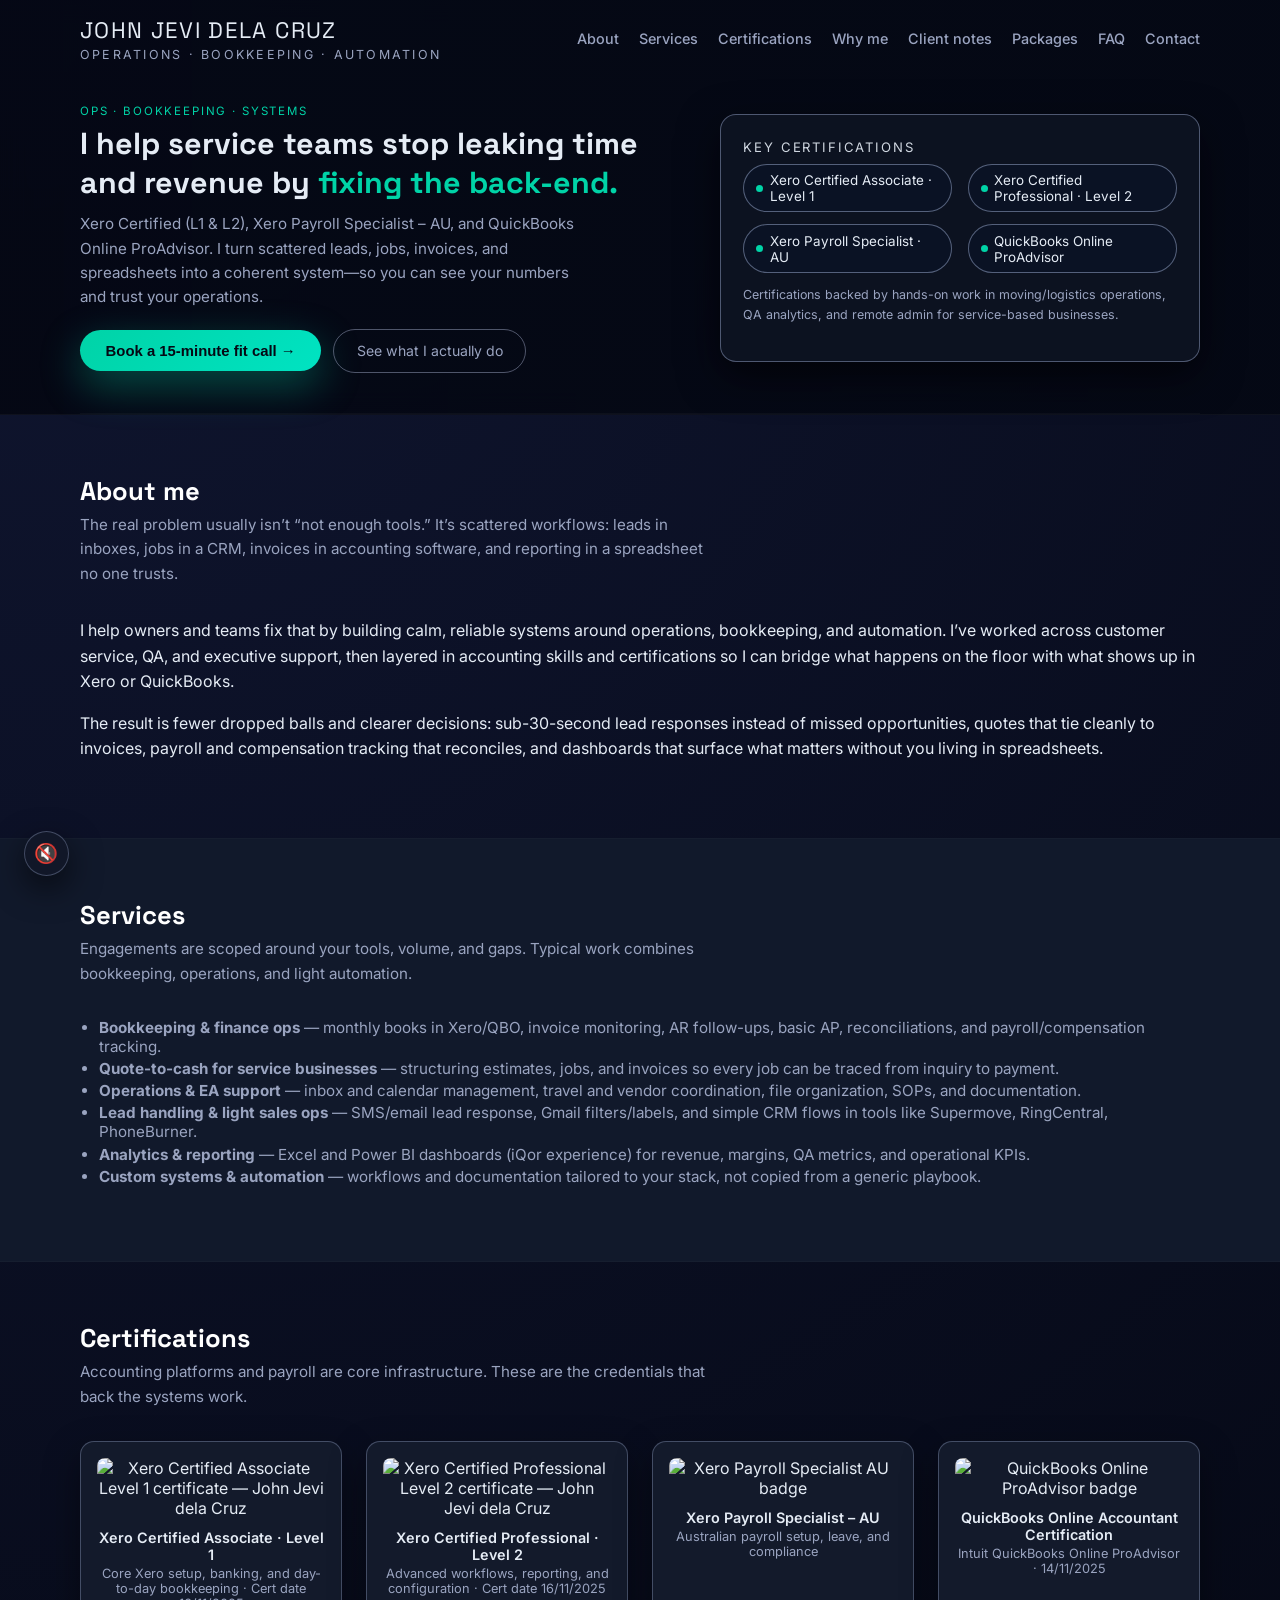
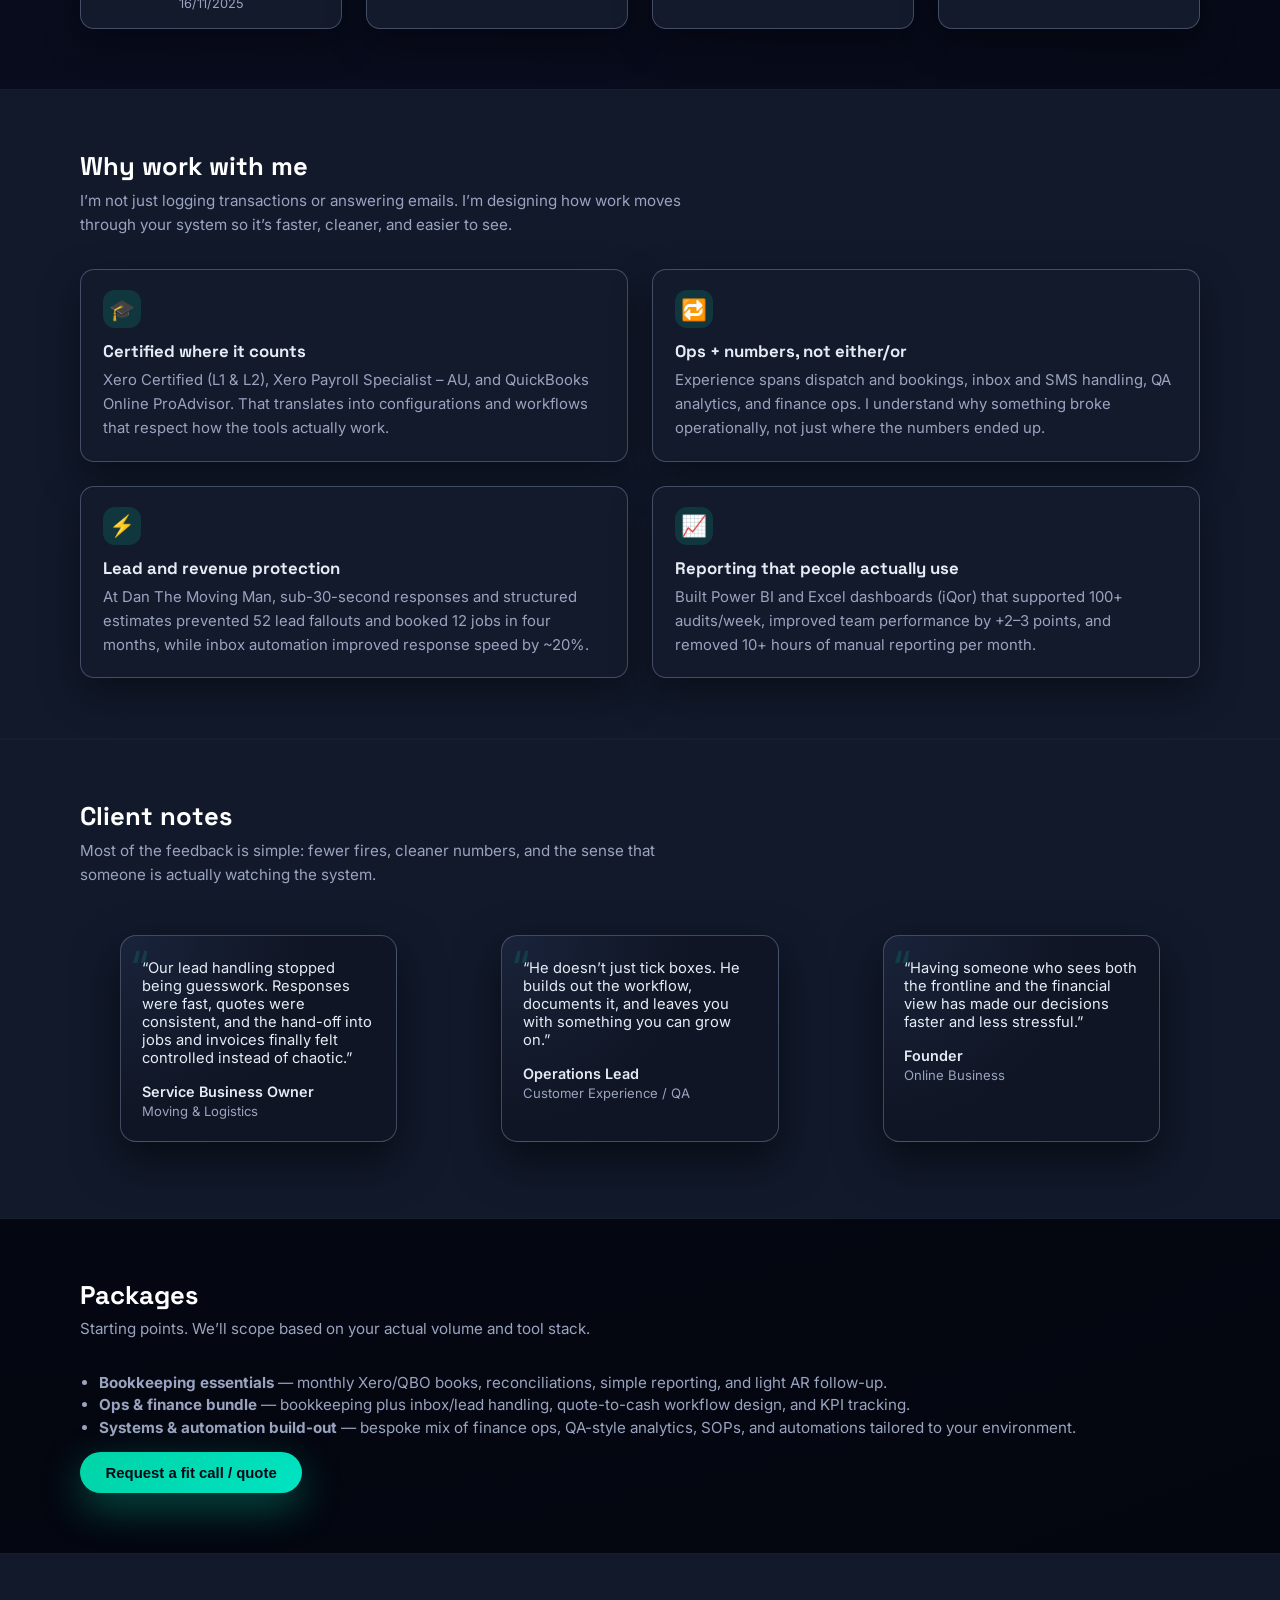
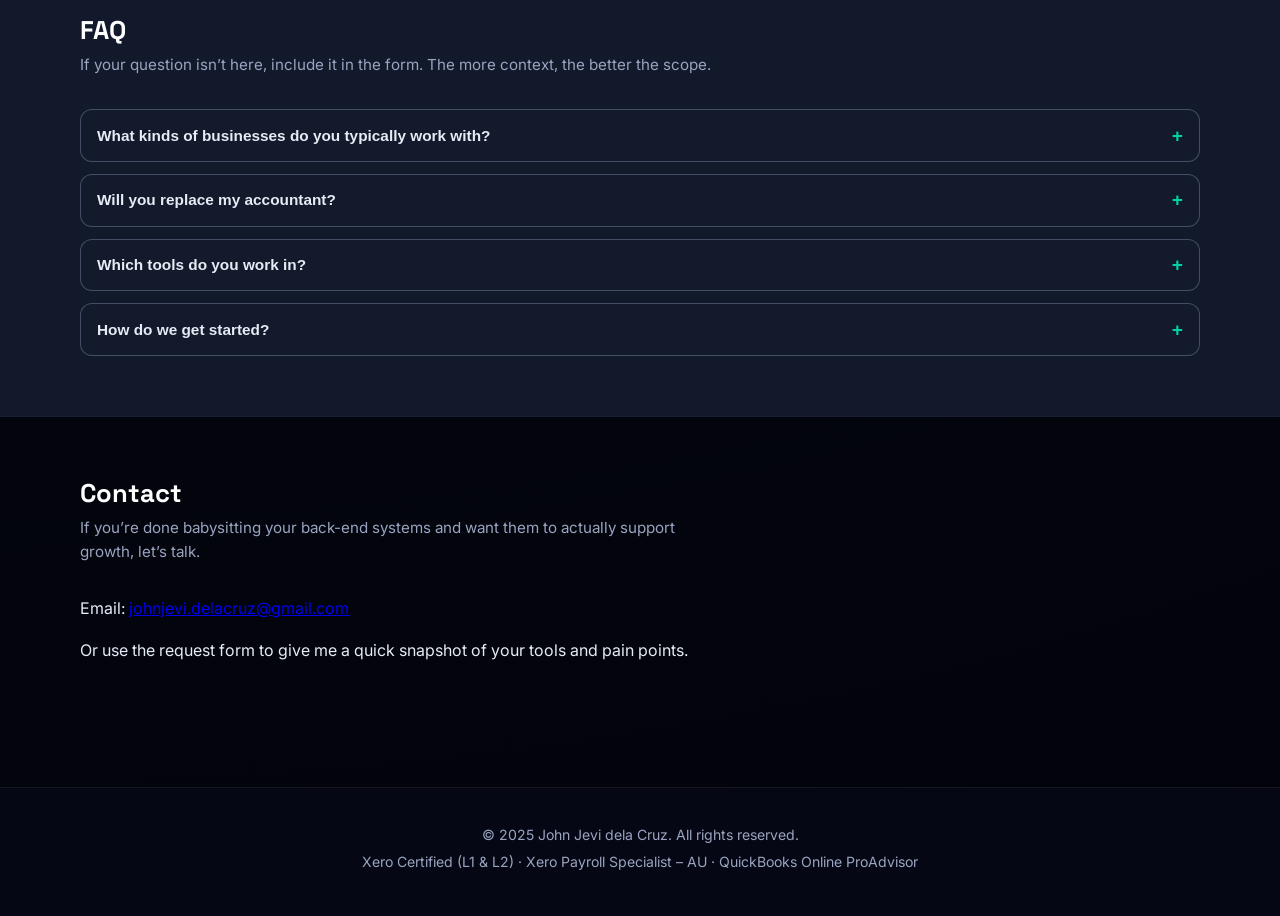
==== commit 9e733ca0: "Roll back" ====
--- a/index.html
+++ b/index.html
@@ -2,1082 +2,442 @@
 <html lang="en">
 <head>
   <meta charset="UTF-8" />
-  <title>John Jevi dela Cruz · Junior Accountant & FinOps Generalist</title>
-  <meta name="viewport" content="width=device-width, initial-scale=1" />
-  <meta
-    name="description"
-    content="Junior accountant and bookkeeping generalist working across Xero, QuickBooks, and payroll — with a bias for automation and clean systems."
-  />
+  <meta name="viewport" content="width=device-width, initial-scale=1.0" />
+  <title>John Jevi dela Cruz | Operations, Bookkeeping & Automation</title>
+
+  <meta name="description" content="John Jevi dela Cruz helps service-based businesses clean up operations, bookkeeping, and automation. Xero Certified (L1 & L2), Xero Payroll Specialist AU, QuickBooks Online ProAdvisor. Inbox, leads, quotes, invoicing, payroll support, dashboards, and systems that actually run.">
+
   <link rel="canonical" href="https://your-domain-or-github-pages-url.example" />
 
-  <!-- Fonts -->
-  <link
-    href="https://fonts.googleapis.com/css2?family=Space+Grotesk:wght@400;500;600&family=Inter:wght@400;500;600&display=swap"
-    rel="stylesheet"
-  />
+  <!-- Typography -->
+  <link href="https://fonts.googleapis.com/css2?family=Inter:wght@400;500;600&family=Space+Grotesk:wght@500;700&display=swap" rel="stylesheet">
 
   <style>
     :root {
-      --bg-main: #050816;
-      --bg-elevated: rgba(16, 23, 41, 0.92);
-      --bg-soft: rgba(15, 23, 42, 0.88);
-      --bg-softer: rgba(15, 23, 42, 0.6);
-
-      --border-subtle: rgba(148, 163, 184, 0.2);
-      --border-strong: rgba(148, 163, 184, 0.35);
-
-      --accent: #38bdf8;
-      --accent-soft: rgba(56, 189, 248, 0.12);
-      --accent-strong: rgba(56, 189, 248, 0.5);
-      --accent-warm: #ff9f43;
-
-      --text-main: #e5e7eb;
-      --text-muted: #9ca3af;
-      --text-soft: #6b7280;
-      --text-strong: #f9fafb;
-
-      --radius-lg: 18px;
-      --radius-xl: 22px;
-      --radius-pill: 999px;
-
-      --shadow-soft: 0 18px 45px rgba(15, 23, 42, 0.85);
-      --shadow-subtle: 0 16px 40px rgba(15, 23, 42, 0.75);
-      --shadow-glow: 0 0 55px rgba(56, 189, 248, 0.4);
-
-      --glass-gradient: radial-gradient(circle at top left, rgba(56, 189, 248, 0.3), transparent 55%),
-        radial-gradient(circle at bottom right, rgba(129, 140, 248, 0.45), transparent 55%);
-      --card-gradient: linear-gradient(145deg, rgba(15, 23, 42, 0.96), rgba(15, 23, 42, 0.85));
-    }
-
-    * {
-      box-sizing: border-box;
-    }
-
-    html,
+      --bg: #070b19;
+      --bg-alt: #101629;
+      --bg-soft: #11192b;
+      --accent: #00D3A7;
+      --accent-soft: rgba(0, 211, 167, 0.15);
+      --accent-warm: #FF9F43;
+      --text-main: #E5ECF5;
+      --text-muted: #9AA4C0;
+      --card-bg: #131a2b;
+      --border-soft: rgba(158, 173, 210, 0.35);
+    }
+
+    html {
+      scroll-behavior: smooth;
+    }
+
     body {
+      font-family: 'Inter', sans-serif;
       margin: 0;
       padding: 0;
-      width: 100%;
-      height: 100%;
-      font-family: "Inter", system-ui, -apple-system, BlinkMacSystemFont, "Segoe UI", sans-serif;
-      background: radial-gradient(circle at top, #020617 0, #020617 30%, #000 65%, #020617 100%);
+      background: radial-gradient(circle at top left, #101631 0, #050814 55%, #02030a 100%);
       color: var(--text-main);
-      -webkit-font-smoothing: antialiased;
-      scroll-behavior: smooth;
-    }
-
-    body {
-      overflow-x: hidden;
-      position: relative;
-    }
-
-    /* Background grid + halo */
-
-    body::before {
-      content: "";
-      position: fixed;
-      inset: 0;
-      background-image: radial-gradient(circle at top, rgba(56, 189, 248, 0.45), transparent 60%),
-        radial-gradient(circle at bottom, rgba(129, 140, 248, 0.25), transparent 55%);
-      opacity: 0.45;
-      pointer-events: none;
-      z-index: -3;
-    }
-
-    body::after {
-      content: "";
-      position: fixed;
-      inset: 0;
-      background-image: linear-gradient(
-          to right,
-          rgba(15, 23, 42, 0.8),
-          rgba(15, 23, 42, 0.4),
-          rgba(15, 23, 42, 0.8)
-        ),
-        linear-gradient(
-          to bottom,
-          rgba(15, 23, 42, 0.9),
-          rgba(15, 23, 42, 0.65),
-          rgba(15, 23, 42, 0.95)
-        );
-      mix-blend-mode: soft-light;
-      pointer-events: none;
-      z-index: -2;
-    }
-
-    .grid-overlay {
-      position: fixed;
-      inset: 0;
-      background-image: linear-gradient(to right, rgba(148, 163, 184, 0.09) 1px, transparent 1px),
-        linear-gradient(to bottom, rgba(148, 163, 184, 0.08) 1px, transparent 1px);
-      background-size: 32px 32px;
-      opacity: 0.4;
-      mix-blend-mode: soft-light;
-      pointer-events: none;
-      z-index: -1;
-    }
-
-    main {
-      position: relative;
-      z-index: 1;
+    }
+
+    body.modal-open {
+      overflow: hidden;
+    }
+    body.modal-open #backToTop,
+    body.modal-open #audioToggle {
+      display: none;
     }
 
     .container {
-      width: 100%;
       max-width: 1120px;
       margin: 0 auto;
-      padding: 0 1.5rem;
-    }
+      padding: 0 1.75rem;
+    }
+
+    /* HEADER / HERO */
 
     header {
-      position: sticky;
-      top: 0;
-      z-index: 50;
-      backdrop-filter: blur(20px);
-      background: linear-gradient(
-        to bottom,
-        rgba(15, 23, 42, 0.86),
-        rgba(15, 23, 42, 0.85),
-        rgba(15, 23, 42, 0.78),
-        transparent
-      );
-      border-bottom: 1px solid rgba(148, 163, 184, 0.18);
+      position: relative; /* non-sticky */
+      background: linear-gradient(to right, rgba(5, 8, 20, 0.96), rgba(5, 8, 20, 0.92));
+      backdrop-filter: blur(12px);
+      border-bottom: 1px solid rgba(255, 255, 255, 0.04);
     }
 
     .nav-bar {
       display: flex;
       align-items: center;
       justify-content: space-between;
-      padding: 0.9rem 0;
-      gap: 1.5rem;
+      padding: 1rem 0 0.4rem;
     }
 
     .brand {
       display: flex;
+      flex-direction: column;
+      gap: 0.1rem;
+    }
+
+    .brand-title {
+      font-family: 'Space Grotesk', sans-serif;
+      font-size: 1.4rem;
+      letter-spacing: 0.06em;
+      text-transform: uppercase;
+    }
+
+    .brand-sub {
+      font-size: 0.78rem;
+      text-transform: uppercase;
+      letter-spacing: 0.18em;
+      color: var(--text-muted);
+    }
+
+    nav {
+      display: flex;
+      flex-wrap: wrap;
+      gap: 0.75rem 1.25rem;
+      align-items: center;
+      justify-content: flex-end;
+    }
+
+    nav a {
+      color: var(--text-muted);
+      text-decoration: none;
+      font-weight: 500;
+      font-size: 0.9rem;
+      position: relative;
+      padding-bottom: 0.1rem;
+    }
+
+    nav a::after {
+      content: '';
+      position: absolute;
+      left: 0;
+      bottom: -0.2rem;
+      width: 0;
+      height: 2px;
+      background-color: var(--accent);
+      transition: width 0.2s ease;
+    }
+
+    nav a:hover {
+      color: #ffffff;
+    }
+
+    nav a:hover::after {
+      width: 100%;
+    }
+
+    .hero {
+      padding: 2.25rem 0 2.5rem;
+      border-bottom: 1px solid rgba(255, 255, 255, 0.03);
+    }
+
+    .hero-grid {
+      display: grid;
+      grid-template-columns: minmax(0, 3fr) minmax(0, 2.4fr);
+      gap: 2.5rem;
+      align-items: center;
+    }
+
+    .hero-kicker {
+      font-size: 0.72rem;
+      text-transform: uppercase;
+      letter-spacing: 0.16em;
+      color: var(--accent);
+      margin-bottom: 0.35rem;
+    }
+
+    .hero-title {
+      font-family: 'Space Grotesk', sans-serif;
+      font-size: 1.9rem;
+      line-height: 1.3;
+      margin: 0 0 0.6rem;
+    }
+
+    .hero-highlight {
+      color: var(--accent);
+    }
+
+    .hero-subtitle {
+      margin: 0 0 0.9rem;
+      color: var(--text-muted);
+      font-size: 0.95rem;
+      max-width: 32rem;
+    }
+
+    .hero-actions {
+      margin-top: 1.2rem;
+      display: flex;
+      flex-wrap: wrap;
+      gap: 0.75rem;
+      align-items: center;
+    }
+
+    .cta-button {
+      display: inline-flex;
+      align-items: center;
+      gap: 0.45rem;
+      padding: 0.8rem 1.6rem;
+      background: linear-gradient(135deg, #00D3A7, #00E3C2);
+      color: #050814;
+      text-decoration: none;
+      border-radius: 999px;
+      font-weight: 600;
+      border: none;
+      cursor: pointer;
+      box-shadow: 0 14px 40px rgba(0, 211, 167, 0.35);
+      transition:
+        transform 0.15s ease,
+        box-shadow 0.15s ease,
+        filter 0.15s ease;
+      font-size: 0.93rem;
+    }
+
+    .cta-button:hover {
+      transform: translateY(-1px);
+      box-shadow: 0 16px 50px rgba(0, 211, 167, 0.42);
+      filter: brightness(1.06);
+    }
+
+    .cta-secondary {
+      border-radius: 999px;
+      border: 1px solid rgba(154, 164, 192, 0.5);
+      padding: 0.78rem 1.4rem;
+      background: transparent;
+      color: var(--text-muted);
+      font-size: 0.88rem;
+      cursor: pointer;
+      display: inline-flex;
+      align-items: center;
+      gap: 0.45rem;
+      text-decoration: none;
+    }
+
+    .cta-secondary:hover {
+      border-color: var(--accent);
+      color: #ffffff;
+    }
+
+    .hero-cert-card {
+      background: #0c1220;
+      border-radius: 16px;
+      padding: 1.5rem 1.4rem;
+      border: 1px solid rgba(158, 173, 210, 0.45);
+      box-shadow: 0 14px 40px rgba(0, 0, 0, 0.55);
+    }
+
+    .hero-cert-title {
+      font-size: 0.82rem;
+      letter-spacing: 0.14em;
+      text-transform: uppercase;
+      color: var(--text-main);
+      opacity: 0.9;
+      margin-bottom: 0.55rem;
+    }
+
+    .cert-grid {
+      display: grid;
+      grid-template-columns: repeat(2, minmax(0, 1fr));
+      gap: 0.75rem 1rem;
+      font-size: 0.84rem;
+    }
+
+    .cert-pill {
+      border-radius: 999px;
+      padding: 0.45rem 0.75rem;
+      background: rgba(11, 19, 37, 0.95);
+      border: 1px solid rgba(158, 173, 210, 0.5);
+      display: inline-flex;
       align-items: center;
       gap: 0.4rem;
-    }
-
-    .brand-pill {
-      width: 34px;
-      height: 34px;
+      max-width: 100%;
+      white-space: normal;       /* allow wrapping inside the pill */
+      justify-content: flex-start;
+    }
+
+    .cert-badge-dot {
+      width: 7px;
+      height: 7px;
+      border-radius: 999px;
+      background: var(--accent);
+      flex-shrink: 0;
+    }
+
+    .cert-note {
+      margin-top: 0.75rem;
+      font-size: 0.78rem;
+      color: var(--text-muted);
+    }
+
+    main {
+      padding-bottom: 3rem;
+    }
+
+    section {
+      padding: 3.75rem 0;
+    }
+
+    h2 {
+      color: #ffffff;
+      margin-top: 0;
+      margin-bottom: 0.4rem;
+      font-size: 1.6rem;
+      font-family: 'Space Grotesk', sans-serif;
+    }
+
+    .section-subtitle {
+      margin: 0 0 2rem;
+      color: var(--text-muted);
+      max-width: 640px;
+      font-size: 0.95rem;
+    }
+
+    p {
+      line-height: 1.6;
+    }
+
+    .section-soft {
+      background: var(--bg-soft);
+      border-top: 1px solid rgba(255, 255, 255, 0.02);
+      border-bottom: 1px solid rgba(255, 255, 255, 0.02);
+    }
+
+    ul {
+      padding-left: 1.2rem;
+      color: var(--text-muted);
+      font-size: 0.95rem;
+    }
+
+    li + li {
+      margin-top: 0.2rem;
+    }
+
+    /* FEATURES */
+
+    .features-grid {
+      display: grid;
+      grid-template-columns: repeat(2, minmax(0, 1fr));
+      gap: 1.5rem;
+    }
+
+    .feature-card {
+      background: var(--card-bg);
       border-radius: 14px;
-      background: radial-gradient(circle at 20% 20%, rgba(56, 189, 248, 0.92), rgba(56, 189, 248, 0.2));
+      padding: 1.25rem 1.4rem;
+      box-shadow: 0 16px 40px rgba(0, 0, 0, 0.4);
+      border: 1px solid var(--border-soft);
+    }
+
+    .feature-icon {
+      width: 38px;
+      height: 38px;
+      border-radius: 12px;
+      background: var(--accent-soft);
       display: flex;
       align-items: center;
       justify-content: center;
-      box-shadow: 0 0 32px rgba(56, 189, 248, 0.7);
-    }
-
-    .brand-pill span {
-      font-size: 0.9rem;
-      font-weight: 600;
-      color: #0f172a;
-    }
-
-    .brand-title {
-      font-family: "Space Grotesk", system-ui, -apple-system, BlinkMacSystemFont, "Segoe UI", sans-serif;
-      font-weight: 500;
-      letter-spacing: 0.02em;
-      font-size: 0.95rem;
-      color: var(--text-strong);
-    }
-
-    .nav-right {
-      display: flex;
-      align-items: center;
-      gap: 1.2rem;
-    }
-
-    .nav-links {
-      display: flex;
-      gap: 0.9rem;
-      font-size: 0.85rem;
-      color: var(--text-soft);
-    }
-
-    .nav-links a {
-      text-decoration: none;
-      color: inherit;
-      padding: 0.35rem 0.7rem;
-      border-radius: var(--radius-pill);
-      border: 1px solid transparent;
-      transition: all 0.18s ease-out;
-    }
-
-    .nav-links a:hover {
-      color: var(--text-main);
-      border-color: rgba(148, 163, 184, 0.5);
-      background: rgba(15, 23, 42, 0.8);
-    }
-
-    .nav-cta {
-      display: flex;
-      align-items: center;
-      gap: 0.4rem;
-      font-size: 0.8rem;
-    }
-
-    .nav-cta-label {
-      color: var(--text-soft);
-      display: none;
-    }
-
-    .nav-cta-pill {
-      display: inline-flex;
-      align-items: center;
-      gap: 0.35rem;
-      padding: 0.38rem 0.9rem;
-      border-radius: 999px;
-      background: radial-gradient(circle at 0 0, rgba(56, 189, 248, 0.85), rgba(56, 189, 248, 0.35));
-      color: #0b1220;
-      font-weight: 600;
-      font-size: 0.78rem;
-      border: 1px solid rgba(56, 189, 248, 0.85);
-      box-shadow: 0 0 24px rgba(56, 189, 248, 0.7);
-      text-decoration: none;
-      transition: transform 0.2s ease, box-shadow 0.2s ease, background 0.2s ease;
-    }
-
-    .nav-cta-pill:hover {
-      transform: translateY(-1px);
-      box-shadow: 0 0 32px rgba(56, 189, 248, 0.9);
-      background: radial-gradient(circle at 0 0, rgba(56, 189, 248, 1), rgba(56, 189, 248, 0.45));
-    }
-
-    .nav-cta-pill span:last-child {
-      font-size: 1rem;
-    }
-
-    .hero {
-      padding: 3.5rem 0 3.75rem;
-    }
-
-    .hero-grid {
+      font-size: 1.3rem;
+      margin-bottom: 0.75rem;
+    }
+
+    .feature-card h3 {
+      margin: 0 0 0.45rem;
+      font-size: 1.05rem;
+      font-family: 'Space Grotesk', sans-serif;
+    }
+
+    .feature-card p {
+      margin: 0;
+      color: var(--text-muted);
+      font-size: 0.93rem;
+    }
+
+    /* CERTIFICATIONS SECTION */
+
+    .certifications-grid {
       display: grid;
-      grid-template-columns: minmax(0, 1.4fr) minmax(0, 1.1fr);
-      gap: 2.75rem;
-      align-items: center;
-    }
-
-    .hero-left {
-      display: flex;
-      flex-direction: column;
-      gap: 1.75rem;
-    }
-
-    .hero-eyebrow {
-      display: inline-flex;
-      align-items: center;
-      gap: 0.4rem;
-      padding: 0.25rem 0.55rem;
-      border-radius: 999px;
-      border: 1px solid rgba(148, 163, 184, 0.4);
-      background: radial-gradient(circle at 0 0, rgba(56, 189, 248, 0.4), rgba(15, 23, 42, 0.95));
-      font-size: 0.76rem;
-      color: var(--text-soft);
-      max-width: max-content;
-      box-shadow: 0 14px 36px rgba(15, 23, 42, 0.9);
-    }
-
-    .hero-eyebrow-dot {
-      width: 7px;
-      height: 7px;
-      border-radius: 999px;
-      background: radial-gradient(circle at 30% 30%, #22c55e, #0f172a);
-      box-shadow: 0 0 14px rgba(34, 197, 94, 0.9);
-    }
-
-    .hero-eyebrow span {
-      opacity: 0.9;
-    }
-
-    .hero-title {
-      font-family: "Space Grotesk", system-ui, -apple-system, BlinkMacSystemFont, "Segoe UI", sans-serif;
-      font-size: clamp(2.2rem, 2.4rem + 0.7vw, 3rem);
-      line-height: 1.08;
-      letter-spacing: 0.02em;
-      color: var(--text-strong);
-      margin: 0;
-    }
-
-    .hero-title span.highlight {
-      background: linear-gradient(120deg, #38bdf8, #22c55e);
-      -webkit-background-clip: text;
-      background-clip: text;
-      color: transparent;
-    }
-
-    .hero-subtitle {
-      font-size: 0.95rem;
-      color: var(--text-muted);
-      max-width: 33rem;
-      line-height: 1.6;
-    }
-
-    .hero-pills {
-      display: flex;
-      flex-wrap: wrap;
-      gap: 0.55rem;
-      font-size: 0.8rem;
-    }
-
-    .pill {
-      display: inline-flex;
-      align-items: center;
-      gap: 0.35rem;
-      padding: 0.3rem 0.7rem;
-      border-radius: 999px;
-      border: 1px solid rgba(148, 163, 184, 0.32);
-      background: rgba(15, 23, 42, 0.9);
-      color: var(--text-muted);
-    }
-
-    .pill strong {
-      color: var(--text-main);
-      font-weight: 500;
-    }
-
-    .hero-meta {
-      display: flex;
-      flex-wrap: wrap;
+      grid-template-columns: repeat(4, minmax(0, 1fr));
       gap: 1.5rem;
-      font-size: 0.78rem;
-      color: var(--text-soft);
-    }
-
-    .hero-meta-block {
-      display: flex;
-      flex-direction: column;
-      gap: 0.15rem;
-    }
-
-    .hero-meta-label {
-      text-transform: uppercase;
-      letter-spacing: 0.12em;
-      font-size: 0.72rem;
-      color: var(--text-soft);
-    }
-
-    .hero-meta-value {
-      color: var(--text-main);
-    }
-
-    .hero-cta-row {
-      display: flex;
-      flex-wrap: wrap;
-      gap: 0.9rem;
-      align-items: center;
-    }
-
-    .primary-cta {
-      display: inline-flex;
-      align-items: center;
-      justify-content: center;
-      gap: 0.4rem;
-      padding: 0.75rem 1.4rem;
-      border-radius: 999px;
-      border: 1px solid rgba(56, 189, 248, 0.8);
-      background: linear-gradient(135deg, rgba(56, 189, 248, 0.2), rgba(56, 189, 248, 0.6));
-      box-shadow: 0 0 32px rgba(56, 189, 248, 0.7);
-      font-size: 0.9rem;
-      font-weight: 500;
-      color: #0b1220;
-      text-decoration: none;
-      transition: transform 0.18s ease-out, box-shadow 0.18s ease-out, background 0.18s ease-out;
-    }
-
-    .primary-cta:hover {
-      transform: translateY(-1px);
-      box-shadow: 0 0 40px rgba(56, 189, 248, 0.9);
-      background: linear-gradient(135deg, rgba(56, 189, 248, 0.3), rgba(56, 189, 248, 0.9));
-    }
-
-    .primary-cta span:last-child {
-      font-size: 1rem;
-    }
-
-    .secondary-cta {
-      font-size: 0.82rem;
-      color: var(--accent);
-      text-decoration: none;
-      display: inline-flex;
-      align-items: center;
-      gap: 0.25rem;
-      opacity: 0.9;
-    }
-
-    .secondary-cta span:last-child {
-      font-size: 1rem;
-    }
-
-    .hero-right {
-      position: relative;
-      height: 100%;
-      min-height: 280px;
-    }
-
-    .hero-panel {
-      position: relative;
-      border-radius: 22px;
-      background-image: var(--glass-gradient);
-      background-color: rgba(15, 23, 42, 0.9);
-      border: 1px solid rgba(148, 163, 184, 0.45);
-      box-shadow: var(--shadow-soft), 0 0 0 1px rgba(148, 163, 184, 0.4);
-      padding: 1.1rem 1.1rem 1.1rem;
-      overflow: hidden;
-      min-height: 260px;
-    }
-
-    .hero-panel::before {
-      content: "";
-      position: absolute;
-      inset: -40%;
-      background: radial-gradient(circle at 10% 0, rgba(56, 189, 248, 0.2), transparent 55%),
-        radial-gradient(circle at 100% 80%, rgba(99, 102, 241, 0.2), transparent 60%);
-      opacity: 0.85;
-      pointer-events: none;
-      z-index: -1;
-    }
-
-    .panel-header {
-      display: flex;
-      justify-content: space-between;
-      align-items: center;
-      margin-bottom: 0.8rem;
-    }
-
-    .panel-title {
-      font-size: 0.8rem;
-      color: var(--text-soft);
-      display: flex;
-      align-items: center;
-      gap: 0.35rem;
-    }
-
-    .panel-title-dot {
-      width: 7px;
-      height: 7px;
-      border-radius: 999px;
-      background: radial-gradient(circle at 30% 30%, #22c55e, #0f172a);
-      box-shadow: 0 0 14px rgba(34, 197, 94, 0.9);
-    }
-
-    .panel-badges {
-      display: flex;
-      align-items: center;
-      gap: 0.4rem;
-      font-size: 0.72rem;
-    }
-
-    .panel-badge {
-      padding: 0.2rem 0.6rem;
-      border-radius: 999px;
-      border: 1px solid rgba(148, 163, 184, 0.4);
-      background: rgba(15, 23, 42, 0.9);
-      color: var(--text-soft);
-    }
-
-    .panel-body {
-      display: grid;
-      grid-template-columns: 1.1fr 1.1fr;
-      gap: 0.9rem;
-      align-items: stretch;
-    }
-
-    .panel-column {
-      display: flex;
-      flex-direction: column;
-      gap: 0.7rem;
-    }
-
-    .small-label {
-      text-transform: uppercase;
-      letter-spacing: 0.12em;
-      font-size: 0.7rem;
-      color: var(--text-soft);
-      margin-bottom: 0.2rem;
-    }
-
-    .metric-card {
-      border-radius: 16px;
-      background: rgba(15, 23, 42, 0.9);
-      border: 1px solid rgba(148, 163, 184, 0.5);
-      padding: 0.75rem 0.85rem;
-      display: flex;
-      flex-direction: column;
-      gap: 0.35rem;
-      box-shadow: var(--shadow-subtle);
-    }
-
-    .metric-card-header {
-      display: flex;
-      justify-content: space-between;
-      align-items: center;
-      font-size: 0.76rem;
-      color: var(--text-soft);
-    }
-
-    .metric-value {
-      font-size: 0.96rem;
-      font-weight: 500;
-      color: var(--text-main);
-    }
-
-    .metric-trend {
-      font-size: 0.72rem;
-      color: #22c55e;
-      display: inline-flex;
-      align-items: center;
-      gap: 0.2rem;
-    }
-
-    .metric-trend span:last-child {
-      font-size: 0.9rem;
-    }
-
-    .platform-pill-row {
-      display: flex;
-      flex-wrap: wrap;
-      gap: 0.4rem;
-      font-size: 0.76rem;
-    }
-
-    .platform-pill {
-      display: inline-flex;
-      align-items: center;
-      gap: 0.3rem;
-      padding: 0.26rem 0.6rem;
-      border-radius: 999px;
-      border: 1px solid rgba(148, 163, 184, 0.4);
-      background: rgba(15, 23, 42, 0.95);
-      color: var(--text-soft);
-    }
-
-    .platform-pill strong {
-      color: var(--text-main);
-      font-weight: 500;
-    }
-
-    .focus-list {
-      list-style: none;
-      padding: 0;
-      margin: 0;
-      display: flex;
-      flex-direction: column;
-      gap: 0.45rem;
-      font-size: 0.78rem;
-      color: var(--text-soft);
-    }
-
-    .focus-list li {
-      display: flex;
-      align-items: center;
-      gap: 0.4rem;
-    }
-
-    .focus-dot {
-      width: 13px;
-      height: 13px;
-      border-radius: 999px;
-      background: radial-gradient(circle at 30% 30%, rgba(56, 189, 248, 0.9), rgba(56, 189, 248, 0.2));
-      box-shadow: 0 0 18px rgba(56, 189, 248, 0.7);
-    }
-
-    .panel-footer {
-      margin-top: 0.8rem;
-      padding-top: 0.7rem;
-      border-top: 1px dashed rgba(148, 163, 184, 0.4);
-      display: flex;
-      justify-content: space-between;
-      align-items: center;
-      font-size: 0.72rem;
-      color: var(--text-soft);
-    }
-
-    .panel-footer-left {
-      display: flex;
-      align-items: center;
-      gap: 0.3rem;
-    }
-
-    .panel-footer-tag {
-      padding: 0.16rem 0.5rem;
-      border-radius: 999px;
-      background: rgba(15, 23, 42, 0.95);
-      border: 1px solid rgba(148, 163, 184, 0.4);
-    }
-
-    .panel-footer-pill {
-      padding: 0.16rem 0.55rem;
-      border-radius: 999px;
-      background: rgba(34, 197, 94, 0.08);
-      border: 1px solid rgba(34, 197, 94, 0.5);
-      color: #bbf7d0;
-      display: inline-flex;
-      align-items: center;
-      gap: 0.25rem;
-    }
-
-    .panel-footer-pill span:last-child {
-      font-size: 0.9rem;
-    }
-
-    .panel-footer-right {
-      opacity: 0.9;
-    }
-
-    .section {
-      padding: 2.2rem 0 2.4rem;
-    }
-
-    .section-header {
-      display: flex;
-      justify-content: space-between;
-      align-items: baseline;
-      gap: 1.5rem;
-      margin-bottom: 1.6rem;
-    }
-
-    .section-title {
-      font-family: "Space Grotesk", system-ui, -apple-system, BlinkMacSystemFont, "Segoe UI", sans-serif;
-      font-size: 1.5rem;
-      color: var(--text-strong);
-      margin: 0;
-    }
-
-    .section-subtitle {
-      font-size: 0.86rem;
-      color: var(--text-muted);
-      max-width: 28rem;
-      margin: 0;
-    }
-
-    .pill-row {
-      display: flex;
-      flex-wrap: wrap;
-      gap: 0.5rem;
-      font-size: 0.76rem;
-      color: var(--text-soft);
-    }
-
-    .pill-row .pill {
-      border-radius: 999px;
-      padding: 0.26rem 0.7rem;
-      border: 1px solid rgba(148, 163, 184, 0.4);
-      background: rgba(15, 23, 42, 0.9);
-    }
-
-    .pill-row .pill-label {
-      text-transform: uppercase;
-      letter-spacing: 0.12em;
-      font-size: 0.7rem;
-      color: var(--text-soft);
-    }
-
-    .highlight-pill {
-      background: rgba(56, 189, 248, 0.1);
-      border-color: rgba(56, 189, 248, 0.5);
-      color: var(--text-main);
-    }
-
-    .two-column {
-      display: grid;
-      grid-template-columns: minmax(0, 1.1fr) minmax(0, 1fr);
-      gap: 2rem;
-      align-items: flex-start;
-    }
-
-    .card {
-      border-radius: var(--radius-lg);
-      background: var(--card-gradient);
-      border: 1px solid var(--border-strong);
-      padding: 1.2rem;
-      box-shadow: var(--shadow-soft);
-    }
-
-    .card-header {
-      display: flex;
-      justify-content: space-between;
-      align-items: center;
-      margin-bottom: 0.7rem;
-    }
-
-    .card-title {
-      font-size: 0.9rem;
-      color: var(--text-main);
-      margin: 0;
-    }
-
-    .card-subtitle {
-      font-size: 0.78rem;
-      color: var(--text-soft);
-      margin: 0.1rem 0 0;
-    }
-
-    .card-tag {
-      font-size: 0.7rem;
-      padding: 0.2rem 0.55rem;
-      border-radius: 999px;
-      border: 1px solid rgba(148, 163, 184, 0.5);
-      color: var(--text-soft);
-      background: rgba(15, 23, 42, 0.9);
-    }
-
-    .list {
-      list-style: none;
-      padding: 0;
-      margin: 0;
-      display: flex;
-      flex-direction: column;
-      gap: 0.7rem;
-      font-size: 0.82rem;
-      color: var(--text-soft);
-    }
-
-    .list-item {
-      display: flex;
-      gap: 0.55rem;
-    }
-
-    .list-bullet {
-      margin-top: 0.18rem;
-      width: 7px;
-      height: 7px;
-      border-radius: 999px;
-      background: radial-gradient(circle at 30% 30%, rgba(56, 189, 248, 0.9), rgba(56, 189, 248, 0.2));
-      box-shadow: 0 0 14px rgba(56, 189, 248, 0.7);
-      flex-shrink: 0;
-    }
-
-    .list-content strong {
-      color: var(--text-main);
-      font-weight: 500;
-    }
-
-    .stack {
-      display: flex;
-      flex-direction: column;
-      gap: 0.5rem;
-      font-size: 0.82rem;
-      color: var(--text-soft);
-    }
-
-    .stack-label {
-      text-transform: uppercase;
-      letter-spacing: 0.12em;
-      font-size: 0.7rem;
-      color: var(--text-soft);
-    }
-
-    .stack-row {
-      display: flex;
-      flex-wrap: wrap;
-      gap: 0.4rem;
-    }
-
-    .stack-pill {
-      padding: 0.26rem 0.6rem;
-      border-radius: 999px;
-      border: 1px solid rgba(148, 163, 184, 0.4);
-      background: rgba(15, 23, 42, 0.95);
-      font-size: 0.76rem;
-      color: var(--text-muted);
-    }
-
-    .stack-pill strong {
-      color: var(--text-main);
-      font-weight: 500;
-    }
-
-    .callout {
-      margin-top: 0.9rem;
-      padding: 0.7rem 0.9rem;
-      border-radius: 16px;
-      background: rgba(15, 23, 42, 0.9);
-      border: 1px dashed rgba(148, 163, 184, 0.5);
-      display: flex;
-      gap: 0.6rem;
-      align-items: center;
-      font-size: 0.78rem;
-      color: var(--text-soft);
-    }
-
-    .callout-icon {
-      width: 18px;
-      height: 18px;
-      border-radius: 999px;
-      background: radial-gradient(circle at 30% 30%, rgba(56, 189, 248, 0.9), rgba(56, 189, 248, 0.2));
+    }
+
+    .cert-card {
+      background: var(--card-bg);
+      border-radius: 14px;
+      padding: 1rem 1rem 1.1rem;
+      border: 1px solid var(--border-soft);
+      box-shadow: 0 14px 36px rgba(0, 0, 0, 0.4);
+      text-align: center;
+    }
+
+    .cert-logo-wrap {
       display: flex;
       align-items: center;
       justify-content: center;
-      font-size: 0.9rem;
-      color: #0b1220;
-    }
-
-    .certifications-grid {
-      display: grid;
-      grid-template-columns: repeat(4, minmax(0, 1fr));
-      gap: 1.1rem;
-    }
-
-    .cert-card {
-      border-radius: 18px;
-      background: rgba(15, 23, 42, 0.94);
-      border: 1px solid rgba(148, 163, 184, 0.5);
-      padding: 0.85rem 0.85rem 0.9rem;
-      display: flex;
-      flex-direction: column;
-      gap: 0.6rem;
-      box-shadow: var(--shadow-subtle);
-    }
-
-    .cert-logo-wrap {
-      border-radius: 14px;
-      background: rgba(15, 23, 42, 0.96);
-      border: 1px solid rgba(148, 163, 184, 0.4);
-      padding: 0.5rem;
-      display: flex;
-      align-items: center;
-      justify-content: center;
-      min-height: 80px;
-      overflow: hidden;
+      margin-bottom: 0.7rem;
     }
 
     .cert-logo {
       max-width: 100%;
-      max-height: 68px;
+      max-height: 120px;
+      width: auto;
       height: auto;
       object-fit: contain;
-      display: block;
+      border-radius: 8px;
     }
 
     .cert-title {
-      font-size: 0.82rem;
-      font-weight: 500;
-      color: var(--text-main);
+      font-size: 0.9rem;
+      font-weight: 600;
+      margin-bottom: 0.15rem;
     }
 
     .cert-meta {
-      font-size: 0.75rem;
-      color: var(--text-soft);
-    }
-
-    .experience-grid {
-      display: grid;
-      grid-template-columns: minmax(0, 1.2fr) minmax(0, 1fr);
-      gap: 1.8rem;
-    }
-
-    .timeline {
-      display: flex;
-      flex-direction: column;
-      gap: 1.1rem;
-      margin-top: 0.3rem;
-    }
-
-    .timeline-item {
-      display: grid;
-      grid-template-columns: 0.1fr minmax(0, 1fr);
-      gap: 0.8rem;
-      align-items: flex-start;
-    }
-
-    .timeline-marker {
-      display: flex;
-      flex-direction: column;
-      align-items: center;
-      gap: 0.3rem;
-      padding-top: 0.1rem;
-    }
-
-    .timeline-dot {
-      width: 11px;
-      height: 11px;
-      border-radius: 999px;
-      background: radial-gradient(circle at 30% 30%, rgba(56, 189, 248, 0.95), rgba(56, 189, 248, 0.3));
-      box-shadow: 0 0 20px rgba(56, 189, 248, 0.9);
-    }
-
-    .timeline-line {
-      flex: 1;
-      width: 1px;
-      background: linear-gradient(to bottom, rgba(148, 163, 184, 0.7), transparent);
-    }
-
-    .timeline-content {
-      border-radius: 16px;
-      background: rgba(15, 23, 42, 0.95);
-      border: 1px solid rgba(148, 163, 184, 0.5);
-      padding: 0.8rem 0.95rem;
-      box-shadow: var(--shadow-subtle);
       font-size: 0.8rem;
-      color: var(--text-soft);
-    }
-
-    .timeline-role {
-      font-size: 0.84rem;
-      font-weight: 500;
-      color: var(--text-main);
-      margin-bottom: 0.1rem;
-    }
-
-    .timeline-meta {
-      font-size: 0.75rem;
-      color: var(--text-soft);
-      margin-bottom: 0.4rem;
-    }
-
-    .timeline-meta span + span::before {
-      content: "•";
-      margin: 0 0.35rem;
-      color: rgba(148, 163, 184, 0.7);
-    }
-
-    .timeline-list {
-      list-style: none;
-      padding: 0;
-      margin: 0;
-      display: flex;
-      flex-direction: column;
-      gap: 0.35rem;
-    }
-
-    .timeline-list li {
-      display: flex;
-      gap: 0.4rem;
-    }
-
-    .timeline-list-dot {
-      width: 6px;
-      height: 6px;
-      border-radius: 999px;
-      margin-top: 0.25rem;
-      background: radial-gradient(circle at 30% 30%, rgba(56, 189, 248, 0.9), rgba(56, 189, 248, 0.2));
-      flex-shrink: 0;
-    }
-
-    .timeline-list-text {
-      flex: 1;
-    }
-
-    .sidebar-card {
-      border-radius: 18px;
-      background: rgba(15, 23, 42, 0.96);
-      border: 1px solid rgba(148, 163, 184, 0.5);
-      padding: 0.95rem;
-      box-shadow: var(--shadow-subtle);
-      display: flex;
-      flex-direction: column;
-      gap: 0.7rem;
-      font-size: 0.8rem;
-      color: var(--text-soft);
-    }
-
-    .sidebar-header {
-      display: flex;
-      justify-content: space-between;
-      align-items: center;
-    }
-
-    .sidebar-title {
-      font-size: 0.86rem;
-      color: var(--text-main);
-    }
-
-    .sidebar-pill {
-      padding: 0.2rem 0.6rem;
-      border-radius: 999px;
-      background: rgba(15, 23, 42, 0.95);
-      border: 1px solid rgba(148, 163, 184, 0.5);
-      font-size: 0.74rem;
-      color: var(--text-soft);
-    }
-
-    .sidebar-list {
-      list-style: none;
-      padding: 0;
-      margin: 0;
-      display: flex;
-      flex-direction: column;
-      gap: 0.4rem;
-    }
-
-    .sidebar-list li {
-      display: flex;
-      justify-content: space-between;
-      align-items: center;
-      gap: 0.4rem;
-    }
-
-    .sidebar-list-label {
-      color: var(--text-main);
-    }
-
-    .sidebar-list-value {
-      color: var(--text-soft);
-      font-size: 0.78rem;
-    }
-
-    .sidebar-footnote {
-      font-size: 0.74rem;
-      color: var(--text-soft);
-      opacity: 0.9;
-    }
+      color: var(--text-muted);
+    }
+
+    /* TESTIMONIALS */
 
     .testimonials-grid {
       display: grid;
       grid-template-columns: repeat(3, minmax(0, 1fr));
-      gap: 1rem;
+      gap: 1.5rem;
     }
 
     .testimonial-card {
-      border-radius: 18px;
-      background: rgba(15, 23, 42, 0.96);
-      border: 1px solid rgba(148, 163, 184, 0.5);
-      padding: 0.9rem;
-      box-shadow: var(--shadow-subtle);
-      font-size: 0.8rem;
-      color: var(--text-soft);
-    }
-
-    .testimonial-header {
-      display: flex;
-      justify-content: space-between;
-      align-items: center;
-      margin-bottom: 0.4rem;
+      background: radial-gradient(circle at top left, #19233a 0, #0f1524 55%);
+      border-radius: 16px;
+      padding: 1.4rem 1.3rem 1.3rem;
+      box-shadow: 0 18px 45px rgba(0, 0, 0, 0.55);
+      border: 1px solid var(--border-soft);
+      position: relative;
+      overflow: hidden;
+    }
+
+    .testimonial-card::before {
+      content: '“';
+      position: absolute;
+      font-size: 3.2rem;
+      color: rgba(0, 211, 167, 0.16);
+      top: 0.1rem;
+      left: 0.6rem;
+    }
+
+    .testimonial-card blockquote {
+      margin: 0 0 1rem;
+      font-size: 0.92rem;
+      color: var(--text-main);
     }
 
     .testimonial-name {
-      font-size: 0.84rem;
-      color: var(--text-main);
-      font-weight: 500;
+      font-weight: 600;
+      display: block;
+      font-size: 0.9rem;
     }
 
     .testimonial-role {
-      font-size: 0.78rem;
-      color: var(--text-soft);
-    }
-
-    .testimonial-badge {
-      padding: 0.16rem 0.5rem;
-      border-radius: 999px;
-      background: rgba(15, 23, 42, 0.95);
-      border: 1px solid rgba(148, 163, 184, 0.5);
-      font-size: 0.72rem;
-      color: var(--text-soft);
-    }
-
-    .testimonial-body {
-      line-height: 1.5;
-      margin-bottom: 0.4rem;
-    }
-
-    .testimonial-footer {
-      font-size: 0.74rem;
-      color: var(--text-soft);
-      opacity: 0.9;
-    }
+      font-size: 0.82rem;
+      color: var(--text-muted);
+    }
+
+    /* FAQ */
 
     .faq-list {
       display: flex;
@@ -1086,139 +446,259 @@
     }
 
     .faq-item {
-      background: var(--bg-soft);
-      border-radius: 16px;
-      border: 1px solid rgba(148, 163, 184, 0.5);
-      padding: 0.8rem 0.9rem;
-      font-size: 0.8rem;
-      color: var(--text-soft);
-      box-shadow: var(--shadow-subtle);
+      background: var(--card-bg);
+      border-radius: 12px;
+      border: 1px solid var(--border-soft);
+      overflow: hidden;
     }
 
     .faq-question {
-      font-size: 0.86rem;
-      color: var(--text-main);
-      font-weight: 500;
-      margin-bottom: 0.2rem;
-    }
-
-    footer {
-      padding: 1.6rem 0 2rem;
-      border-top: 1px solid rgba(148, 163, 184, 0.25);
-      margin-top: 1.5rem;
-      background: linear-gradient(to top, rgba(15, 23, 42, 0.95), transparent);
-    }
-
-    .footer-grid {
-      display: flex;
-      justify-content: space-between;
-      align-items: flex-start;
-      gap: 1.5rem;
-      font-size: 0.78rem;
-      color: var(--text-soft);
-    }
-
-    .footer-left {
-      max-width: 22rem;
-    }
-
-    .footer-left strong {
-      color: var(--text-main);
-    }
-
-    .footer-brand {
+      width: 100%;
+      padding: 0.9rem 1rem;
+      text-align: left;
+      background: transparent;
+      border: none;
       display: flex;
       align-items: center;
-      gap: 0.4rem;
-      margin-bottom: 0.35rem;
-    }
-
-    .footer-brand-title {
-      font-family: "Space Grotesk", system-ui, -apple-system, BlinkMacSystemFont, "Segoe UI", sans-serif;
+      justify-content: space-between;
+      font-size: 0.96rem;
+      font-weight: 600;
+      color: var(--text-main);
+      cursor: pointer;
+    }
+
+    .faq-icon {
+      margin-left: 1rem;
+      font-size: 1.2rem;
+      color: var(--accent);
+    }
+
+    .faq-answer {
+      padding: 0 1rem 0.85rem;
       font-size: 0.9rem;
+      color: var(--text-muted);
+    }
+
+    /* MODAL */
+
+    .modal {
+      display: none;
+      position: fixed;
+      inset: 0;
+      background-color: rgba(0, 0, 0, 0.75);
+      z-index: 2000;
+      justify-content: center;
+      align-items: center;
+      padding: 1.5rem;
+    }
+
+    .modal-content {
+      background-color: #050814;
+      padding: 1.75rem 1.75rem 1.5rem;
+      border-radius: 16px;
+      max-width: 520px;
+      width: 100%;
+      max-height: calc(100vh - 3rem);
+      overflow-y: auto;
+      position: relative;
+      animation: fadeIn 0.3s ease;
+      box-shadow: 0 22px 60px rgba(0, 0, 0, 0.8);
+      border: 1px solid var(--border-soft);
+    }
+
+    .close-btn {
+      position: absolute;
+      top: 10px;
+      right: 15px;
+      background: none;
+      border: none;
+      font-size: 20px;
+      cursor: pointer;
+      color: var(--accent);
+    }
+
+    label.required::after {
+      content: ' *';
+      color: var(--accent-warm);
+    }
+
+    input,
+    select,
+    textarea {
+      width: 100%;
+      padding: 0.5rem;
+      margin-top: 0.25rem;
+      margin-bottom: 0.85rem;
+      border-radius: 6px;
+      border: 1px solid rgba(158, 173, 210, 0.6);
+      background: #050814;
       color: var(--text-main);
-    }
-
-    .footer-links {
+      font-family: inherit;
+      font-size: 0.92rem;
+      box-sizing: border-box;
+    }
+
+    textarea {
+      resize: vertical;
+    }
+
+    input:focus,
+    select:focus,
+    textarea:focus {
+      outline: none;
+      border-color: var(--accent);
+      box-shadow: 0 0 0 1px rgba(0, 211, 167, 0.4);
+    }
+
+    .error {
+      border-color: var(--accent-warm) !important;
+    }
+
+    @keyframes fadeIn {
+      from {
+        transform: scale(0.96);
+        opacity: 0;
+      }
+      to {
+        transform: scale(1);
+        opacity: 1;
+      }
+    }
+
+    /* BACK TO TOP + AUDIO */
+
+    #backToTop {
+      position: fixed;
+      right: 1.5rem;
+      bottom: 1.5rem;
+      background-color: #111728;
+      color: #ffffff;
+      border: 1px solid var(--border-soft);
+      border-radius: 999px;
+      width: 2.8rem;
+      height: 2.8rem;
+      font-size: 1.2rem;
+      cursor: pointer;
+      z-index: 1100;
+      opacity: 0;
+      pointer-events: none;
+      transform: translateY(10px);
+      transition:
+        opacity 0.25s ease,
+        transform 0.25s ease,
+        background-color 0.2s ease;
+      box-shadow: 0 12px 32px rgba(0, 0, 0, 0.6);
+    }
+
+    #backToTop.visible {
+      opacity: 1;
+      pointer-events: auto;
+      transform: translateY(0);
+    }
+
+    #backToTop:hover {
+      background-color: #1b2438;
+    }
+
+    #audioToggle {
+      position: fixed;
+      bottom: 1.5rem;
+      left: 1.5rem;
+      background-color: #111728;
+      color: var(--text-main);
+      border: 1px solid var(--border-soft);
+      border-radius: 999px;
+      width: 2.8rem;
+      height: 2.8rem;
+      font-size: 1.2rem;
+      cursor: pointer;
+      z-index: 1100;
       display: flex;
-      flex-direction: column;
-      gap: 0.3rem;
-    }
-
-    .footer-links a {
-      color: var(--text-soft);
-      text-decoration: none;
-    }
-
-    .footer-links a:hover {
-      color: var(--text-main);
-    }
-
-    .footer-meta {
-      opacity: 0.85;
-    }
-
-    .footer-meta span + span::before {
-      content: "•";
-      margin: 0 0.3rem;
-      color: rgba(148, 163, 184, 0.7);
-    }
-
-    .audio-toggle {
-      border-radius: 999px;
-      border: 1px solid rgba(148, 163, 184, 0.5);
-      background: rgba(15, 23, 42, 0.95);
-      color: var(--text-soft);
-      font-size: 0.8rem;
-      padding: 0.3rem 0.65rem;
-      display: inline-flex;
       align-items: center;
-      gap: 0.3rem;
-      cursor: pointer;
-      transition: background 0.18s ease, border-color 0.18s ease, transform 0.18s ease;
-    }
-
-    .audio-toggle-icon {
-      font-size: 1rem;
-    }
-
-    .audio-toggle:hover {
-      background: rgba(15, 23, 42, 0.98);
-      border-color: rgba(148, 163, 184, 0.7);
-      transform: translateY(-0.5px);
-    }
-
-    .audio-toggle-on {
-      color: var(--accent);
-      border-color: rgba(56, 189, 248, 0.8);
-      box-shadow: 0 0 24px rgba(56, 189, 248, 0.6);
-    }
-
-    .audio-toggle-label {
-      display: none;
-    }
-
-    @media (max-width: 960px) {
+      justify-content: center;
+      box-shadow: 0 12px 32px rgba(0, 0, 0, 0.6);
+      transition:
+        background-color 0.2s ease,
+        transform 0.15s ease,
+        box-shadow 0.15s ease;
+    }
+
+    #audioToggle:hover {
+      background-color: #171f34;
+      transform: translateY(-1px);
+      box-shadow: 0 16px 40px rgba(0, 0, 0, 0.7);
+    }
+
+    /* FEATHERS */
+
+    .feather-icon {
+      position: absolute;
+      width: 40px;
+      opacity: 0.18;
+      animation: drift 14s infinite ease-in-out;
+      pointer-events: none;
+      filter: hue-rotate(40deg);
+    }
+
+    .feather-icon img {
+      width: 40px;
+      height: auto;
+    }
+
+    .feather-icon:nth-of-type(1) {
+      top: 12%;
+      left: 8%;
+      animation-delay: 0s;
+    }
+
+    .feather-icon:nth-of-type(2) {
+      top: 30%;
+      left: 82%;
+      animation-delay: 4s;
+    }
+
+    .feather-icon:nth-of-type(3) {
+      top: 60%;
+      left: 18%;
+      animation-delay: 2s;
+    }
+
+    @keyframes drift {
+      0% {
+        transform: translateY(0) translateX(0) rotate(0deg);
+      }
+      50% {
+        transform: translateY(28px) translateX(6px) rotate(12deg);
+      }
+      100% {
+        transform: translateY(0) translateX(0) rotate(0deg);
+      }
+    }
+
+    /* FOOTER */
+
+    footer {
+      text-align: center;
+      padding: 2rem 1.75rem 2.4rem;
+      background-color: #050814;
+      color: var(--text-muted);
+      font-size: 0.88rem;
+      border-top: 1px solid rgba(255, 255, 255, 0.06);
+    }
+
+    footer p {
+      margin: 0.25rem 0;
+    }
+
+    /* RESPONSIVE */
+
+    @media (max-width: 900px) {
       .hero-grid {
-        grid-template-columns: minmax(0, 1fr);
-      }
-
-      .hero-right {
-        order: -1;
-      }
-
-      .section-header {
-        flex-direction: column;
-        align-items: flex-start;
-        gap: 0.6rem;
-      }
-
-      .two-column {
-        grid-template-columns: minmax(0, 1fr);
-      }
-
-      .experience-grid {
-        grid-template-columns: minmax(0, 1fr);
+        grid-template-columns: 1fr;
+      }
+
+      .hero-cert-card {
+        max-width: 420px;
       }
 
       .testimonials-grid {
@@ -1229,511 +709,208 @@
         grid-template-columns: repeat(2, minmax(0, 1fr));
       }
 
-      .nav-links {
-        display: none;
-      }
-
-      .nav-cta-label {
-        display: inline;
-      }
-
-      .footer-grid {
+      .cert-grid {
+        grid-template-columns: 1fr;
+      }
+    }
+
+    @media (max-width: 768px) {
+      .container {
+        padding: 0 1.25rem;
+      }
+
+      .hero {
+        padding-top: 2.4rem;
+      }
+
+      .nav-bar {
         flex-direction: column;
-      }
-
-      .hero {
-        padding-top: 2.5rem;
-      }
-    }
-
-    @media (max-width: 640px) {
-      .hero {
-        padding-top: 2.2rem;
+        gap: 0.6rem;
+        align-items: flex-start;
+      }
+
+      nav {
+        justify-content: flex-start;
+        flex-wrap: wrap;
+      }
+
+      section {
+        padding: 3rem 0;
+      }
+
+      .features-grid,
+      .testimonials-grid {
+        grid-template-columns: 1fr;
+      }
+
+      .certifications-grid {
+        grid-template-columns: repeat(2, minmax(0, 1fr));
+      }
+    }
+
+    @media (max-width: 480px) {
+      .brand-title {
+        font-size: 1.2rem;
       }
 
       .hero-title {
-        font-size: 1.9rem;
-      }
-
-      .hero-panel {
-        min-height: 260px;
-      }
-
-      .panel-body {
-        grid-template-columns: minmax(0, 1fr);
+        font-size: 1.7rem;
       }
 
       .certifications-grid {
-        grid-template-columns: minmax(0, 1fr);
-      }
-
-      .testimonials-grid {
-        grid-template-columns: minmax(0, 1fr);
-      }
-
-      .section {
-        padding: 1.8rem 0 2rem;
-      }
-
-      .footer-grid {
-        gap: 1rem;
-      }
-
-      .nav-cta-label {
-        display: none;
-      }
-
-      .audio-toggle-label {
-        display: inline;
-      }
-
-      .audio-toggle span:last-child {
-        display: none;
+        grid-template-columns: 1fr;
+      }
+
+      #backToTop,
+      #audioToggle {
+        width: 2.5rem;
+        height: 2.5rem;
+        font-size: 1.05rem;
       }
     }
   </style>
 </head>
 <body>
-  <div class="grid-overlay"></div>
-
-  <!-- wired to assets/audio/futuristic-bg.mp3 -->
-  <audio id="bgAudio" src="assets/audio/futuristic-bg.mp3" loop muted></audio>
+  <!-- Floating feathers -->
+  <div class="feather-icon">
+    <img src="https://upload.wikimedia.org/wikipedia/commons/e/ea/Feather_icon.svg"
+         alt=""
+         loading="lazy"
+         aria-hidden="true">
+  </div>
+  <div class="feather-icon">
+    <img src="https://upload.wikimedia.org/wikipedia/commons/e/ea/Feather_icon.svg"
+         alt=""
+         loading="lazy"
+         aria-hidden="true">
+  </div>
+  <div class="feather-icon">
+    <img src="https://upload.wikimedia.org/wikipedia/commons/e/ea/Feather_icon.svg"
+         alt=""
+         loading="lazy"
+         aria-hidden="true">
+  </div>
+
+  <audio id="bgAudio" src="" loop muted></audio>
 
   <header>
     <div class="container">
       <div class="nav-bar">
         <div class="brand">
-          <div class="brand-pill">
-            <span>JJ</span>
+          <span class="brand-title">John Jevi dela Cruz</span>
+          <span class="brand-sub">Operations · Bookkeeping · Automation</span>
+        </div>
+        <nav aria-label="Primary navigation">
+          <a href="#about">About</a>
+          <a href="#services">Services</a>
+          <a href="#certifications">Certifications</a>
+          <a href="#why-choose-us">Why me</a>
+          <a href="#testimonials">Client notes</a>
+          <a href="#pricing">Packages</a>
+          <a href="#faq">FAQ</a>
+          <a href="#contact">Contact</a>
+        </nav>
+      </div>
+
+      <section class="hero" aria-label="Intro">
+        <div class="hero-grid">
+          <div>
+            <div class="hero-kicker">Ops · Bookkeeping · Systems</div>
+            <h1 class="hero-title">
+              I help service teams stop leaking time and revenue
+              by <span class="hero-highlight">fixing the back-end.</span>
+            </h1>
+            <p class="hero-subtitle">
+              Xero Certified (L1 &amp; L2), Xero Payroll Specialist – AU, and QuickBooks Online ProAdvisor.
+              I turn scattered leads, jobs, invoices, and spreadsheets into a coherent system—so you can
+              see your numbers and trust your operations.
+            </p>
+            <div class="hero-actions">
+              <button type="button" class="cta-button" onclick="openQuoteModal()">
+                Book a 15-minute fit call →
+              </button>
+              <a href="#services" class="cta-secondary">
+                See what I actually do
+              </a>
+            </div>
           </div>
-          <span class="brand-title">John Jevi dela Cruz</span>
+
+          <aside class="hero-cert-card" aria-label="Key certifications">
+            <div class="hero-cert-title">Key certifications</div>
+            <div class="cert-grid">
+              <div class="cert-pill">
+                <span class="cert-badge-dot"></span>
+                <span>Xero Certified Associate · Level 1</span>
+              </div>
+              <div class="cert-pill">
+                <span class="cert-badge-dot"></span>
+                <span>Xero Certified Professional · Level 2</span>
+              </div>
+              <div class="cert-pill">
+                <span class="cert-badge-dot"></span>
+                <span>Xero Payroll Specialist · AU</span>
+              </div>
+              <div class="cert-pill">
+                <span class="cert-badge-dot"></span>
+                <span>QuickBooks Online ProAdvisor</span>
+              </div>
+            </div>
+            <p class="cert-note">
+              Certifications backed by hands-on work in moving/logistics operations, QA analytics,
+              and remote admin for service-based businesses.
+            </p>
+          </aside>
         </div>
-
-        <div class="nav-right">
-          <nav class="nav-links">
-            <a href="#experience">Experience</a>
-            <a href="#systems">Systems</a>
-            <a href="#certifications">Certifications</a>
-            <a href="#faq">FAQ</a>
-          </nav>
-          <div class="nav-cta">
-            <span class="nav-cta-label">Open to part-time / remote</span>
-            <a href="#contact" class="nav-cta-pill">
-              <span>Contact</span>
-              <span>↗</span>
-            </a>
-          </div>
-        </div>
-      </div>
+      </section>
     </div>
   </header>
 
   <main>
-    <section class="hero">
+    <section id="about">
       <div class="container">
-        <div class="hero-grid">
-          <div class="hero-left">
-            <div class="hero-eyebrow">
-              <div class="hero-eyebrow-dot"></div>
-              <span>Junior accountant · bookkeeping generalist · AU / global remote</span>
-            </div>
-
-            <h1 class="hero-title">
-              A junior accountant that treats your books like
-              <span class="highlight">product infrastructure</span>, not paperwork.
-            </h1>
-
-            <p class="hero-subtitle">
-              I work across Xero, QuickBooks, and payroll to keep the numbers clean, the workflow predictable, and the
-              founder free to think about revenue and customers instead of reconciliation and compliance.
-            </p>
-
-            <div class="hero-pills">
-              <div class="pill">
-                <span>Certifications:</span>
-                <strong>Xero L1 & L2</strong>
-              </div>
-              <div class="pill">
-                <span>Stack:</span>
-                <strong>Xero · QBO · AU payroll</strong>
-              </div>
-              <div class="pill">
-                <span>Focus:</span>
-                <strong>SMBs & online businesses</strong>
-              </div>
-            </div>
-
-            <div class="hero-meta">
-              <div class="hero-meta-block">
-                <span class="hero-meta-label">Timezone Coverage</span>
-                <span class="hero-meta-value">APAC core hours · overlap with AU/NZ</span>
-              </div>
-              <div class="hero-meta-block">
-                <span class="hero-meta-label">Engagement</span>
-                <span class="hero-meta-value">Part-time · contract · remote</span>
-              </div>
-              <div class="hero-meta-block">
-                <span class="hero-meta-label">Working Style</span>
-                <span class="hero-meta-value">Asynchronous · documented · low-drama</span>
-              </div>
-            </div>
-
-            <div class="hero-cta-row">
-              <a href="#contact" class="primary-cta">
-                <span>Book a working trial month</span>
-                <span>↗</span>
-              </a>
-
-              <a href="#experience" class="secondary-cta">
-                <span>Skip to experience</span>
-                <span>↓</span>
-              </a>
-
-              <button id="audioToggle" class="audio-toggle" type="button">
-                <span class="audio-toggle-icon" id="audioIcon">🔇</span>
-                <span>Sound off</span>
-                <span class="audio-toggle-label">BG audio</span>
-              </button>
-            </div>
-          </div>
-
-          <div class="hero-right">
-            <div class="hero-panel">
-              <div class="panel-header">
-                <div class="panel-title">
-                  <div class="panel-title-dot"></div>
-                  <span>Live accounting workspace</span>
-                </div>
-                <div class="panel-badges">
-                  <span class="panel-badge">Xero</span>
-                  <span class="panel-badge">QuickBooks</span>
-                </div>
-              </div>
-
-              <div class="panel-body">
-                <div class="panel-column">
-                  <div>
-                    <div class="small-label">Health metrics</div>
-                    <div class="metric-card">
-                      <div class="metric-card-header">
-                        <span>Reconciled this month</span>
-                        <span>90–100%</span>
-                      </div>
-                      <div class="metric-value">Up-to-date books across accounts</div>
-                      <div class="metric-trend">
-                        <span>▲</span>
-                        <span>Weekly cadence</span>
-                      </div>
-                    </div>
-                  </div>
-
-                  <div>
-                    <div class="small-label">Core stack</div>
-                    <div class="platform-pill-row">
-                      <div class="platform-pill">
-                        <strong>Xero</strong>
-                        <span>AU/NZ focused</span>
-                      </div>
-                      <div class="platform-pill">
-                        <strong>QuickBooks Online</strong>
-                        <span>Global clients</span>
-                      </div>
-                      <div class="platform-pill">
-                        <strong>Payroll</strong>
-                        <span>Xero AU</span>
-                      </div>
-                    </div>
-                  </div>
-                </div>
-
-                <div class="panel-column">
-                  <div>
-                    <div class="small-label">What I actually do</div>
-                    <ul class="focus-list">
-                      <li>
-                        <div class="focus-dot"></div>
-                        <span>Daily/weekly reconciliation and coding of transactions</span>
-                      </li>
-                      <li>
-                        <div class="focus-dot"></div>
-                        <span>Accounts payable/receivable maintenance that matches reality</span>
-                      </li>
-                      <li>
-                        <div class="focus-dot"></div>
-                        <span>Payroll runs and compliance (AU) with no surprises</span>
-                      </li>
-                      <li>
-                        <div class="focus-dot"></div>
-                        <span>Clean handoffs to your accountant at year-end</span>
-                      </li>
-                    </ul>
-                  </div>
-
-                  <div class="panel-footer">
-                    <div class="panel-footer-left">
-                      <span class="panel-footer-tag">Junior accountant</span>
-                      <span class="panel-footer-pill">
-                        <span>●</span>
-                        <span>Systems-first mindset</span>
-                      </span>
-                    </div>
-                    <div class="panel-footer-right">Built around small teams, SaaS, and online businesses.</div>
-                  </div>
-                </div>
-              </div>
-            </div>
-          </div>
-        </div>
+        <h2>About me</h2>
+        <p class="section-subtitle">
+          The real problem usually isn’t “not enough tools.” It’s scattered workflows: leads in inboxes,
+          jobs in a CRM, invoices in accounting software, and reporting in a spreadsheet no one trusts.
+        </p>
+        <p>
+          I help owners and teams fix that by building calm, reliable systems around operations, bookkeeping,
+          and automation. I’ve worked across customer service, QA, and executive support, then layered in
+          accounting skills and certifications so I can bridge what happens on the floor with what shows up
+          in Xero or QuickBooks.
+        </p>
+        <p>
+          The result is fewer dropped balls and clearer decisions: sub-30-second lead responses instead of
+          missed opportunities, quotes that tie cleanly to invoices, payroll and compensation tracking that
+          reconciles, and dashboards that surface what matters without you living in spreadsheets.
+        </p>
       </div>
     </section>
 
-    <section id="experience" class="section">
+    <section id="services" class="section-soft">
       <div class="container">
-        <div class="section-header">
-          <div>
-            <h2 class="section-title">Experience & operating model</h2>
-            <p class="section-subtitle">
-              I don’t pretend to be a 10-year CPA. I’m a junior operator who keeps the accounting backbone tight while
-              learning from senior accountants and founders.
-            </p>
-          </div>
-          <div class="pill-row">
-            <div class="pill-label">Positioning</div>
-            <div class="pill highlight-pill">Junior accountant · bookkeeping generalist</div>
-            <div class="pill">Xero & QBO focused</div>
-          </div>
-        </div>
-
-        <div class="experience-grid">
-          <div>
-            <div class="card">
-              <div class="card-header">
-                <div>
-                  <p class="card-title">How I plug into your existing setup</p>
-                  <p class="card-subtitle">Designed to reduce founder and senior accountant cognitive load.</p>
-                </div>
-                <span class="card-tag">Workflow</span>
-              </div>
-
-              <ul class="list">
-                <li class="list-item">
-                  <div class="list-bullet"></div>
-                  <div class="list-content">
-                    <strong>Structured onboarding sprint (2–3 weeks).</strong> Map your chart of accounts, bank feeds,
-                    payroll, key reports, and recurring workflows. Build a lightweight runbook so there’s no confusion
-                    about what “done” looks like each week.
-                  </div>
-                </li>
-                <li class="list-item">
-                  <div class="list-bullet"></div>
-                  <div class="list-content">
-                    <strong>Weekly reconciliation & reporting rhythm.</strong> Lock in specific days for reconciliations,
-                    payables reviews, and variance checks so your numbers don’t drift and you’re not doing “finance
-                    firefighting” every month-end.
-                  </div>
-                </li>
-                <li class="list-item">
-                  <div class="list-bullet"></div>
-                  <div class="list-content">
-                    <strong>Documentation-first collaboration.</strong> I document changes, questions, and edge cases in
-                    writing (not just chat threads), so your accountant and future team members can follow what
-                    happened, when, and why.
-                  </div>
-                </li>
-                <li class="list-item">
-                  <div class="list-bullet"></div>
-                  <div class="list-content">
-                    <strong>Clean handoffs to senior finance.</strong> Trial balances, reconciliations, and supporting
-                    schedules are packaged so your accountant can focus on high-value advisory instead of chasing
-                    missing context.
-                  </div>
-                </li>
-              </ul>
-
-              <div class="callout">
-                <div class="callout-icon">⚙️</div>
-                <div>
-                  Think of me as the operator who keeps the financial plumbing tight, so your senior finance people can
-                  do strategy instead of rework.
-                </div>
-              </div>
-            </div>
-          </div>
-
-          <div>
-            <div class="sidebar-card">
-              <div class="sidebar-header">
-                <div>
-                  <p class="sidebar-title">Where I’m strongest</p>
-                  <p class="card-subtitle">And where I’m still levelling up.</p>
-                </div>
-                <span class="sidebar-pill">Honest profile</span>
-              </div>
-
-              <ul class="sidebar-list">
-                <li>
-                  <span class="sidebar-list-label">Day-to-day bookkeeping</span>
-                  <span class="sidebar-list-value">Comfortable and improving fast</span>
-                </li>
-                <li>
-                  <span class="sidebar-list-label">Xero & QuickBooks Online</span>
-                  <span class="sidebar-list-value">Certified, building reps with real data</span>
-                </li>
-                <li>
-                  <span class="sidebar-list-label">Payroll (AU)</span>
-                  <span class="sidebar-list-value">Certified; open to more complexity</span>
-                </li>
-                <li>
-                  <span class="sidebar-list-label">Tax and complex structuring</span>
-                  <span class="sidebar-list-value">Partnering with senior accountants</span>
-                </li>
-              </ul>
-
-              <p class="sidebar-footnote">
-                I’m not here to replace your tax accountant. I’m here to make sure what they get from you is clean,
-                timely, and easy to work with.
-              </p>
-            </div>
-          </div>
-        </div>
+        <h2>Services</h2>
+        <p class="section-subtitle">
+          Engagements are scoped around your tools, volume, and gaps. Typical work combines bookkeeping,
+          operations, and light automation.
+        </p>
+        <ul>
+          <li><strong>Bookkeeping & finance ops</strong> — monthly books in Xero/QBO, invoice monitoring, AR follow-ups, basic AP, reconciliations, and payroll/compensation tracking.</li>
+          <li><strong>Quote-to-cash for service businesses</strong> — structuring estimates, jobs, and invoices so every job can be traced from inquiry to payment.</li>
+          <li><strong>Operations & EA support</strong> — inbox and calendar management, travel and vendor coordination, file organization, SOPs, and documentation.</li>
+          <li><strong>Lead handling & light sales ops</strong> — SMS/email lead response, Gmail filters/labels, and simple CRM flows in tools like Supermove, RingCentral, PhoneBurner.</li>
+          <li><strong>Analytics & reporting</strong> — Excel and Power BI dashboards (iQor experience) for revenue, margins, QA metrics, and operational KPIs.</li>
+          <li><strong>Custom systems & automation</strong> — workflows and documentation tailored to your stack, not copied from a generic playbook.</li>
+        </ul>
       </div>
     </section>
 
-    <section id="systems" class="section">
-      <div class="container">
-        <div class="section-header">
-          <div>
-            <h2 class="section-title">Systems, tooling, and habits</h2>
-            <p class="section-subtitle">
-              A junior accountant is only as good as their systems. I lean heavily on structure, documentation, and
-              clear communication.
-            </p>
-          </div>
-          <div class="pill-row">
-            <div class="pill-label">Principles</div>
-            <div class="pill highlight-pill">Boring, reliable systems over clever hacks</div>
-            <div class="pill">Default to written updates</div>
-          </div>
-        </div>
-
-        <div class="two-column">
-          <div class="card">
-            <div class="card-header">
-              <div>
-                <p class="card-title">Tooling & platforms</p>
-                <p class="card-subtitle">Practical stack for small teams and online businesses.</p>
-              </div>
-              <span class="card-tag">Stack</span>
-            </div>
-
-            <div class="stack">
-              <div>
-                <div class="stack-label">Accounting platforms</div>
-                <div class="stack-row">
-                  <div class="stack-pill">
-                    <strong>Xero</strong>
-                    <span>Core ledger & AU payroll</span>
-                  </div>
-                  <div class="stack-pill">
-                    <strong>QuickBooks Online</strong>
-                    <span>SMBs & service businesses</span>
-                  </div>
-                </div>
-              </div>
-
-              <div>
-                <div class="stack-label">Collaboration & workflow</div>
-                <div class="stack-row">
-                  <div class="stack-pill">
-                    <strong>Docs</strong>
-                    <span>Notion / Google Docs for playbooks</span>
-                  </div>
-                  <div class="stack-pill">
-                    <strong>Tasks</strong>
-                    <span>Simple checklists and recurring tasks</span>
-                  </div>
-                  <div class="stack-pill">
-                    <strong>Async updates</strong>
-                    <span>Weekly summaries over calls where possible</span>
-                  </div>
-                </div>
-              </div>
-
-              <div>
-                <div class="stack-label">Quality & controls</div>
-                <div class="stack-row">
-                  <div class="stack-pill">
-                    <strong>Versioned changes</strong>
-                    <span>Track adjustments and why they happened</span>
-                  </div>
-                  <div class="stack-pill">
-                    <strong>Checklists</strong>
-                    <span>Month-end and quarter-end checklists</span>
-                  </div>
-                </div>
-              </div>
-            </div>
-
-            <div class="callout">
-              <div class="callout-icon">📡</div>
-              <div>
-                My bias is for simple, understandable setups your future team can inherit — not complex dashboards that
-                no one maintains.
-              </div>
-            </div>
-          </div>
-
-          <div class="card">
-            <div class="card-header">
-              <div>
-                <p class="card-title">How I communicate</p>
-                <p class="card-subtitle">Clear, low-noise communication so you always know where things stand.</p>
-              </div>
-              <span class="card-tag">Operating habits</span>
-            </div>
-
-            <ul class="list">
-              <li class="list-item">
-                <div class="list-bullet"></div>
-                <div class="list-content">
-                  <strong>Weekly written updates.</strong> One summary covering what was done, what’s pending, and any
-                  decisions or inputs needed from you — not scattered messages.
-                </div>
-              </li>
-              <li class="list-item">
-                <div class="list-bullet"></div>
-                <div class="list-content">
-                  <strong>Documented decisions.</strong> When we change a process, I update the written runbook so we
-                  don’t forget why we did it that way three months later.
-                </div>
-              </li>
-              <li class="list-item">
-                <div class="list-bullet"></div>
-                <div class="list-content">
-                  <strong>Escalation instead of guessing.</strong> If something is unclear or high-risk, I escalate
-                  quickly rather than silently making assumptions.
-                </div>
-              </li>
-              <li class="list-item">
-                <div class="list-bullet"></div>
-                <div class="list-content">
-                  <strong>Respect for founders’ attention.</strong> I batch questions and updates so you’re not pulled
-                  into context-switching all week.
-                </div>
-              </li>
-            </ul>
-          </div>
-        </div>
-      </div>
-    </section>
-
-    <!-- CERTIFICATIONS SECTION wired to assets/images/... -->
+    <!-- CERTIFICATIONS SECTION -->
     <section id="certifications">
       <div class="container">
         <h2>Certifications</h2>
         <p class="section-subtitle">
-          Accounting platforms and payroll are core infrastructure. These are the credentials that back the systems
-          work.
+          Accounting platforms and payroll are core infrastructure. These are the credentials that back the systems work.
         </p>
 
         <div class="certifications-grid">
@@ -1741,10 +918,10 @@
           <article class="cert-card">
             <div class="cert-logo-wrap">
               <img
-                src="assets/images/xero-certified-associate-l1.png"
+                src="images/L1 Xero certified associate _ Xero_page-0001 (1).jpg"
                 alt="Xero Certified Associate Level 1 certificate — John Jevi dela Cruz"
                 class="cert-logo"
-              />
+              >
             </div>
             <div class="cert-title">Xero Certified Associate · Level 1</div>
             <div class="cert-meta">
@@ -1756,10 +933,10 @@
           <article class="cert-card">
             <div class="cert-logo-wrap">
               <img
-                src="assets/images/xero-certified-professional-l2.png"
+                src="images/XCL_PrintCertificate_page-0001.jpg"
                 alt="Xero Certified Professional Level 2 certificate — John Jevi dela Cruz"
                 class="cert-logo"
-              />
+              >
             </div>
             <div class="cert-title">Xero Certified Professional · Level 2</div>
             <div class="cert-meta">
@@ -1771,25 +948,25 @@
           <article class="cert-card">
             <div class="cert-logo-wrap">
               <img
-                src="assets/images/xero-payroll-specialist.png"
-                alt="Xero Payroll Specialist AU certificate — John Jevi dela Cruz"
+                src="images/Payroll specialist.png"
+                alt="Xero Payroll Specialist AU badge"
                 class="cert-logo"
-              />
+              >
             </div>
             <div class="cert-title">Xero Payroll Specialist – AU</div>
             <div class="cert-meta">
-              Australian payroll setup, leave, and compliance · Cert date 15/11/2025
+              Australian payroll setup, leave, and compliance
             </div>
           </article>
 
-          <!-- QuickBooks Online Certification -->
+          <!-- QuickBooks Online ProAdvisor -->
           <article class="cert-card">
             <div class="cert-logo-wrap">
               <img
-                src="assets/images/qb-online-certification.png"
-                alt="QuickBooks Online Accountant Certification — John Jevi dela Cruz"
+                src="images/QB Online2X_7561.png"
+                alt="QuickBooks Online ProAdvisor badge"
                 class="cert-logo"
-              />
+              >
             </div>
             <div class="cert-title">QuickBooks Online Accountant Certification</div>
             <div class="cert-meta">
@@ -1800,265 +977,366 @@
       </div>
     </section>
 
-    <section id="testimonials" class="section">
+    <!-- Why work with me -->
+    <section id="why-choose-us" class="section-soft">
       <div class="container">
-        <div class="section-header">
-          <div>
-            <h2 class="section-title">How I aim to show up</h2>
-            <p class="section-subtitle">
-              Until I have more client testimonials, here’s the standard I hold myself to and how I want founders and
-              accountants to describe working with me.
+        <h2>Why work with me</h2>
+        <p class="section-subtitle">
+          I’m not just logging transactions or answering emails. I’m designing how work moves through your
+          system so it’s faster, cleaner, and easier to see.
+        </p>
+
+        <div class="features-grid">
+          <article class="feature-card">
+            <div class="feature-icon" aria-hidden="true">🎓</div>
+            <h3>Certified where it counts</h3>
+            <p>
+              Xero Certified (L1 &amp; L2), Xero Payroll Specialist – AU, and QuickBooks Online ProAdvisor.
+              That translates into configurations and workflows that respect how the tools actually work.
             </p>
-          </div>
-        </div>
-
-        <div class="testimonials-grid">
-          <div class="testimonial-card">
-            <div class="testimonial-header">
-              <div>
-                <div class="testimonial-name">Founder perspective (target)</div>
-                <div class="testimonial-role">Small online business · AU-based</div>
-              </div>
-              <span class="testimonial-badge">Operations</span>
-            </div>
-            <div class="testimonial-body">
-              “The books stopped being a source of anxiety. Things just quietly got reconciled each week, and when there
-              was a question, it came with options, not just a problem.”
-            </div>
-            <div class="testimonial-footer">Goal: predictable, low-drama finance backbone.</div>
-          </div>
-
-          <div class="testimonial-card">
-            <div class="testimonial-header">
-              <div>
-                <div class="testimonial-name">Accountant perspective (target)</div>
-                <div class="testimonial-role">External CPA / tax advisor</div>
-              </div>
-              <span class="testimonial-badge">Collaboration</span>
-            </div>
-            <div class="testimonial-body">
-              “Year-end was straightforward. The ledger was clean, questions were documented, and we weren’t digging
-              through chat logs to understand adjustments.”
-            </div>
-            <div class="testimonial-footer">Goal: make senior finance work easier and more valuable.</div>
-          </div>
-
-          <div class="testimonial-card">
-            <div class="testimonial-header">
-              <div>
-                <div class="testimonial-name">Team perspective (target)</div>
-                <div class="testimonial-role">Ops / admin teammates</div>
-              </div>
-              <span class="testimonial-badge">Team fit</span>
-            </div>
-            <div class="testimonial-body">
-              “Reliable, calm, and clear in communication. Not trying to be the loudest voice in the room, but the work
-              is consistently handled and documented.”
-            </div>
-            <div class="testimonial-footer">Goal: be the junior team member others are happy to hand work to.</div>
-          </div>
+          </article>
+
+          <article class="feature-card">
+            <div class="feature-icon" aria-hidden="true">🔁</div>
+            <h3>Ops + numbers, not either/or</h3>
+            <p>
+              Experience spans dispatch and bookings, inbox and SMS handling, QA analytics, and finance ops.
+              I understand why something broke operationally, not just where the numbers ended up.
+            </p>
+          </article>
+
+          <article class="feature-card">
+            <div class="feature-icon" aria-hidden="true">⚡</div>
+            <h3>Lead and revenue protection</h3>
+            <p>
+              At Dan The Moving Man, sub-30-second responses and structured estimates prevented 52 lead fallouts
+              and booked 12 jobs in four months, while inbox automation improved response speed by ~20%.
+            </p>
+          </article>
+
+          <article class="feature-card">
+            <div class="feature-icon" aria-hidden="true">📈</div>
+            <h3>Reporting that people actually use</h3>
+            <p>
+              Built Power BI and Excel dashboards (iQor) that supported 100+ audits/week, improved team
+              performance by +2–3 points, and removed 10+ hours of manual reporting per month.
+            </p>
+          </article>
         </div>
       </div>
     </section>
 
-    <section id="faq" class="section">
+    <!-- Testimonials -->
+    <section id="testimonials" class="section-soft">
       <div class="container">
-        <div class="section-header">
-          <div>
-            <h2 class="section-title">FAQ</h2>
-            <p class="section-subtitle">Straight answers to obvious questions.</p>
-          </div>
-        </div>
-
-        <div class="faq-list">
-          <div class="faq-item">
-            <div class="faq-question">What kind of engagement are you looking for?</div>
-            <div>
-              Ideally a part-time, remote role where I can own the bookkeeping backbone (Xero/QBO, payroll, AP/AR) with
-              a clear reporting line to a founder or senior accountant.
-            </div>
-          </div>
-
-          <div class="faq-item">
-            <div class="faq-question">Do you work with accountants or directly with founders?</div>
-            <div>
-              Both. I’m comfortable being the internal “hands on keyboard” for a founder while collaborating with their
-              external accountant, or working as part of an accounting firm’s delivery team.
-            </div>
-          </div>
-
-          <div class="faq-item">
-            <div class="faq-question">How do you prefer to communicate?</div>
-            <div>
-              Written first: clear weekly updates, concise questions, and documented changes. I’m happy to do calls when
-              needed, but I try not to make meetings the default.
-            </div>
-          </div>
+        <h2>Client notes</h2>
+        <p class="section-subtitle">
+          Most of the feedback is simple: fewer fires, cleaner numbers, and the sense that someone is actually
+          watching the system.
+        </p>
+
+        <div class="testimonials-grid">
+          <figure class="testimonial-card" aria-label="Client testimonial">
+            <blockquote>
+              “Our lead handling stopped being guesswork. Responses were fast, quotes were consistent, and the
+              hand-off into jobs and invoices finally felt controlled instead of chaotic.”
+            </blockquote>
+            <figcaption>
+              <span class="testimonial-name">Service Business Owner</span>
+              <span class="testimonial-role">Moving &amp; Logistics</span>
+            </figcaption>
+          </figure>
+
+          <figure class="testimonial-card" aria-label="Client testimonial">
+            <blockquote>
+              “He doesn’t just tick boxes. He builds out the workflow, documents it, and leaves you with something
+              you can grow on.”
+            </blockquote>
+            <figcaption>
+              <span class="testimonial-name">Operations Lead</span>
+              <span class="testimonial-role">Customer Experience / QA</span>
+            </figcaption>
+          </figure>
+
+          <figure class="testimonial-card" aria-label="Client testimonial">
+            <blockquote>
+              “Having someone who sees both the frontline and the financial view has made our decisions faster
+              and less stressful.”
+            </blockquote>
+            <figcaption>
+              <span class="testimonial-name">Founder</span>
+              <span class="testimonial-role">Online Business</span>
+            </figcaption>
+          </figure>
         </div>
       </div>
     </section>
 
-    <section id="contact" class="section">
+    <section id="pricing">
       <div class="container">
-        <div class="section-header">
-          <div>
-            <h2 class="section-title">Let’s run a trial month</h2>
-            <p class="section-subtitle">
-              The best way to see if this works is to do a scoped, low-risk trial month with clear deliverables and
-              check-ins.
-            </p>
-          </div>
-        </div>
-
-        <div class="two-column">
-          <div class="card">
-            <div class="card-header">
-              <div>
-                <p class="card-title">Proposed trial structure</p>
-                <p class="card-subtitle">A simple, time-boxed way to test fit.</p>
-              </div>
-              <span class="card-tag">Trial month</span>
+        <h2>Packages</h2>
+        <p class="section-subtitle">
+          Starting points. We’ll scope based on your actual volume and tool stack.
+        </p>
+        <ul>
+          <li><strong>Bookkeeping essentials</strong> — monthly Xero/QBO books, reconciliations, simple reporting, and light AR follow-up.</li>
+          <li><strong>Ops &amp; finance bundle</strong> — bookkeeping plus inbox/lead handling, quote-to-cash workflow design, and KPI tracking.</li>
+          <li><strong>Systems &amp; automation build-out</strong> — bespoke mix of finance ops, QA-style analytics, SOPs, and automations tailored to your environment.</li>
+        </ul>
+        <button
+          type="button"
+          class="cta-button"
+          onclick="openQuoteModal()"
+        >
+          Request a fit call / quote
+        </button>
+      </div>
+    </section>
+
+    <!-- FAQ -->
+    <section id="faq" class="section-soft">
+      <div class="container">
+        <h2>FAQ</h2>
+        <p class="section-subtitle">
+          If your question isn’t here, include it in the form. The more context, the better the scope.
+        </p>
+
+        <div class="faq-list">
+          <article class="faq-item">
+            <button class="faq-question" aria-expanded="false">
+              <span>What kinds of businesses do you typically work with?</span>
+              <span class="faq-icon" aria-hidden="true">+</span>
+            </button>
+            <div class="faq-answer" hidden>
+              <p>
+                Service-based businesses: moving and logistics, agencies, BPO/outsourcing teams, and online
+                businesses that need someone to own the back-end across ops, numbers, and reporting.
+              </p>
             </div>
-
-            <ul class="list">
-              <li class="list-item">
-                <div class="list-bullet"></div>
-                <div class="list-content">
-                  <strong>Week 1: Onboarding & mapping.</strong> Understand your current setup, chart of accounts, key
-                  reports, and pain points. Document the baseline.
-                </div>
-              </li>
-              <li class="list-item">
-                <div class="list-bullet"></div>
-                <div class="list-content">
-                  <strong>Week 2–3: Live bookkeeping.</strong> Take on reconciliations, AP/AR routines, and basic
-                  reporting under your or your accountant’s review.
-                </div>
-              </li>
-              <li class="list-item">
-                <div class="list-bullet"></div>
-                <div class="list-content">
-                  <strong>Week 4: Review & decision.</strong> Look at what improved, what still needs work, and decide if
-                  we extend or adjust the engagement.
-                </div>
-              </li>
-            </ul>
-          </div>
-
-          <div class="card">
-            <div class="card-header">
-              <div>
-                <p class="card-title">Contact details</p>
-                <p class="card-subtitle">Best way to reach me.</p>
-              </div>
-              <span class="card-tag">Contact</span>
+          </article>
+
+          <article class="faq-item">
+            <button class="faq-question" aria-expanded="false">
+              <span>Will you replace my accountant?</span>
+              <span class="faq-icon" aria-hidden="true">+</span>
+            </button>
+            <div class="faq-answer" hidden>
+              <p>
+                No. Think of me as finance operations and systems: I keep the day-to-day clean and traceable so
+                your accountant and tax advisors can do higher-level work with better data.
+              </p>
             </div>
-
-            <div class="stack">
-              <div>
-                <div class="stack-label">Email</div>
-                <div class="stack-row">
-                  <div class="stack-pill">
-                    <strong>Primary:</strong>
-                    <span>your-email@example.com</span>
-                  </div>
-                </div>
-              </div>
-              <div>
-                <div class="stack-label">LinkedIn / website</div>
-                <div class="stack-row">
-                  <div class="stack-pill">
-                    <strong>LinkedIn:</strong>
-                    <span>linkedin.com/in/your-handle</span>
-                  </div>
-                  <div class="stack-pill">
-                    <strong>Portfolio:</strong>
-                    <span>this page</span>
-                  </div>
-                </div>
-              </div>
-
-              <div class="callout">
-                <div class="callout-icon">🧪</div>
-                <div>
-                  If you’d like, I can work with your accountant to define the trial month so they’re comfortable with
-                  the scope and review cadence.
-                </div>
-              </div>
+          </article>
+
+          <article class="faq-item">
+            <button class="faq-question" aria-expanded="false">
+              <span>Which tools do you work in?</span>
+              <span class="faq-icon" aria-hidden="true">+</span>
+            </button>
+            <div class="faq-answer" hidden>
+              <p>
+                Xero, QuickBooks Online, Excel, Google Sheets, Supermove, RingCentral, PhoneBurner, Gmail,
+                Google Drive, Power BI (iQor), and common collaboration tools like Google Workspace and Slack.
+              </p>
             </div>
-          </div>
+          </article>
+
+          <article class="faq-item">
+            <button class="faq-question" aria-expanded="false">
+              <span>How do we get started?</span>
+              <span class="faq-icon" aria-hidden="true">+</span>
+            </button>
+            <div class="faq-answer" hidden>
+              <p>
+                Start with a short fit call. You outline your business, tools, and where things feel messy.
+                I’ll come back with a clear recommendation and scope—no fluff, just what’s required to fix the system.
+              </p>
+            </div>
+          </article>
         </div>
       </div>
     </section>
+
+    <section id="contact">
+      <div class="container">
+        <h2>Contact</h2>
+        <p class="section-subtitle">
+          If you’re done babysitting your back-end systems and want them to actually support growth, let’s talk.
+        </p>
+        <p>
+          Email:
+          <a href="mailto:johnjevi.delacruz@gmail.com">
+            johnjevi.delacruz@gmail.com
+          </a>
+        </p>
+        <p>
+          Or use the request form to give me a quick snapshot of your tools and pain points.
+        </p>
+      </div>
+    </section>
   </main>
 
   <footer>
-    <div class="container">
-      <div class="footer-grid">
-        <div class="footer-left">
-          <div class="footer-brand">
-            <div class="brand-pill">
-              <span>JJ</span>
-            </div>
-            <span class="footer-brand-title">John Jevi dela Cruz</span>
-          </div>
-          <p>
-            <strong>Junior accountant & bookkeeping generalist</strong> focused on Xero, QuickBooks Online, and AU
-            payroll — with a bias for clean systems and calm execution.
-          </p>
-        </div>
-        <div>
-          <div class="footer-links">
-            <a href="#experience">Experience</a>
-            <a href="#systems">Systems</a>
-            <a href="#certifications">Certifications</a>
-            <a href="#contact">Contact</a>
-          </div>
-          <div class="footer-meta" style="margin-top: 0.6rem;">
-            <span>Based in APAC</span>
-            <span>Open to remote roles</span>
-          </div>
-        </div>
-      </div>
+    <p>&copy; 2025 John Jevi dela Cruz. All rights reserved.</p>
+    <p>Xero Certified (L1 &amp; L2) · Xero Payroll Specialist – AU · QuickBooks Online ProAdvisor</p>
+  </footer>
+
+  <!-- Quote Modal -->
+  <div id="quoteModal" class="modal" role="dialog" aria-modal="true" aria-labelledby="quoteModalTitle">
+    <div class="modal-content">
+      <button class="close-btn" type="button" aria-label="Close quote form" onclick="closeQuoteModal()">&times;</button>
+      <h2 id="quoteModalTitle">Request a fit call / quote</h2>
+      <!-- Replace action with your own Formspree or backend endpoint -->
+      <form action="https://formspree.io/f/YOUR_FORMSPREE_ID" method="POST" onsubmit="return validateForm()">
+        <label class="required">Name</label>
+        <input type="text" name="name" required>
+
+        <label class="required">Email</label>
+        <input type="email" name="email" required>
+
+        <label>Business / Company (optional)</label>
+        <input type="text" name="company">
+
+        <label class="required">Timezone</label>
+        <select name="timezone" required>
+          <option value="">Select timezone</option>
+          <!-- US timezones -->
+          <option value="America/Los_Angeles">US · Pacific (UTC-08:00)</option>
+          <option value="America/Denver">US · Mountain (UTC-07:00)</option>
+          <option value="America/Chicago">US · Central (UTC-06:00)</option>
+          <option value="America/New_York">US · Eastern (UTC-05:00)</option>
+          <!-- AU timezones -->
+          <option value="Australia/Perth">AU · Western (UTC+08:00)</option>
+          <option value="Australia/Adelaide">AU · Central (UTC+09:30)</option>
+          <option value="Australia/Brisbane">AU · Queensland (UTC+10:00)</option>
+          <option value="Australia/Sydney">AU · Eastern (UTC+10:00)</option>
+        </select>
+
+        <label for="additionalDetails">What do you need help with?</label>
+        <textarea
+          id="additionalDetails"
+          name="additionalDetails"
+          rows="4"
+          maxlength="1000"
+          placeholder="Tell me about your business, tools (Xero/QBO/CRM), and where things feel messy—books, leads, reporting, etc."
+        ></textarea>
+
+        <button type="submit" class="cta-button">Submit</button>
+      </form>
     </div>
-  </footer>
+  </div>
+
+  <!-- Back to top + audio toggle -->
+  <button id="backToTop" aria-label="Back to top">↑</button>
+  <button
+    id="audioToggle"
+    aria-pressed="false"
+    aria-label="Enable background audio"
+  >
+    🔇
+  </button>
 
   <script>
-    (function () {
-      const audio = document.getElementById("bgAudio");
-      const toggle = document.getElementById("audioToggle");
-      const icon = document.getElementById("audioIcon");
-
-      if (!audio || !toggle || !icon) return;
-
+    const quoteModal = document.getElementById('quoteModal');
+
+    function openQuoteModal() {
+      quoteModal.style.display = 'flex';
+      document.body.classList.add('modal-open');
+    }
+
+    function closeQuoteModal() {
+      quoteModal.style.display = 'none';
+      document.body.classList.remove('modal-open');
+    }
+
+    window.addEventListener('click', (e) => {
+      if (e.target === quoteModal) {
+        closeQuoteModal();
+      }
+    });
+
+    window.addEventListener('keydown', (e) => {
+      if (e.key === 'Escape') {
+        closeQuoteModal();
+      }
+    });
+
+    function validateForm() {
+      return true;
+    }
+
+    const backToTopBtn = document.getElementById('backToTop');
+
+    window.addEventListener('scroll', () => {
+      if (window.scrollY > 300) {
+        backToTopBtn.classList.add('visible');
+      } else {
+        backToTopBtn.classList.remove('visible');
+      }
+    });
+
+    backToTopBtn.addEventListener('click', () => {
+      window.scrollTo({
+        top: 0,
+        behavior: 'smooth'
+      });
+    });
+
+    const faqButtons = document.querySelectorAll('.faq-question');
+
+    faqButtons.forEach((btn) => {
+      btn.addEventListener('click', () => {
+        const expanded = btn.getAttribute('aria-expanded') === 'true';
+        const answer = btn.nextElementSibling;
+
+        faqButtons.forEach((otherBtn) => {
+          if (otherBtn !== btn) {
+            otherBtn.setAttribute('aria-expanded', 'false');
+            const otherAnswer = otherBtn.nextElementSibling;
+            if (otherAnswer) otherAnswer.hidden = true;
+            const otherIcon = otherBtn.querySelector('.faq-icon');
+            if (otherIcon) otherIcon.textContent = '+';
+          }
+        });
+
+        btn.setAttribute('aria-expanded', String(!expanded));
+        answer.hidden = expanded;
+
+        const icon = btn.querySelector('.faq-icon');
+        if (icon) icon.textContent = expanded ? '−' : '+';
+      });
+    });
+
+    const audio = document.getElementById('bgAudio');
+    const audioToggle = document.getElementById('audioToggle');
+
+    if (audio && audioToggle) {
       let audioEnabled = false;
 
-      toggle.addEventListener("click", function () {
+      const updateAudioUI = () => {
+        audioToggle.setAttribute('aria-pressed', String(audioEnabled));
+        audioToggle.setAttribute(
+          'aria-label',
+          audioEnabled ? 'Mute background audio' : 'Enable background audio'
+        );
+        audioToggle.textContent = audioEnabled ? '🔊' : '🔇';
+      };
+
+      updateAudioUI();
+
+      audioToggle.addEventListener('click', () => {
         audioEnabled = !audioEnabled;
+        updateAudioUI();
 
         if (audioEnabled && audio.src) {
           audio.muted = false;
-          audio
-            .play()
-            .then(() => {
-              icon.textContent = "🔊";
-              toggle.classList.add("audio-toggle-on");
-              toggle.querySelector("span:nth-child(2)").textContent = "Sound on";
-            })
-            .catch(() => {
-              icon.textContent = "🔇";
-              toggle.classList.remove("audio-toggle-on");
-              toggle.querySelector("span:nth-child(2)").textContent = "Sound off";
-            });
+          audio.play().catch(() => {});
         } else {
           audio.muted = true;
           audio.pause();
-          icon.textContent = "🔇";
-          toggle.classList.remove("audio-toggle-on");
-          toggle.querySelector("span:nth-child(2)").textContent = "Sound off";
         }
       });
-    })();
+    }
   </script>
 </body>
 </html>
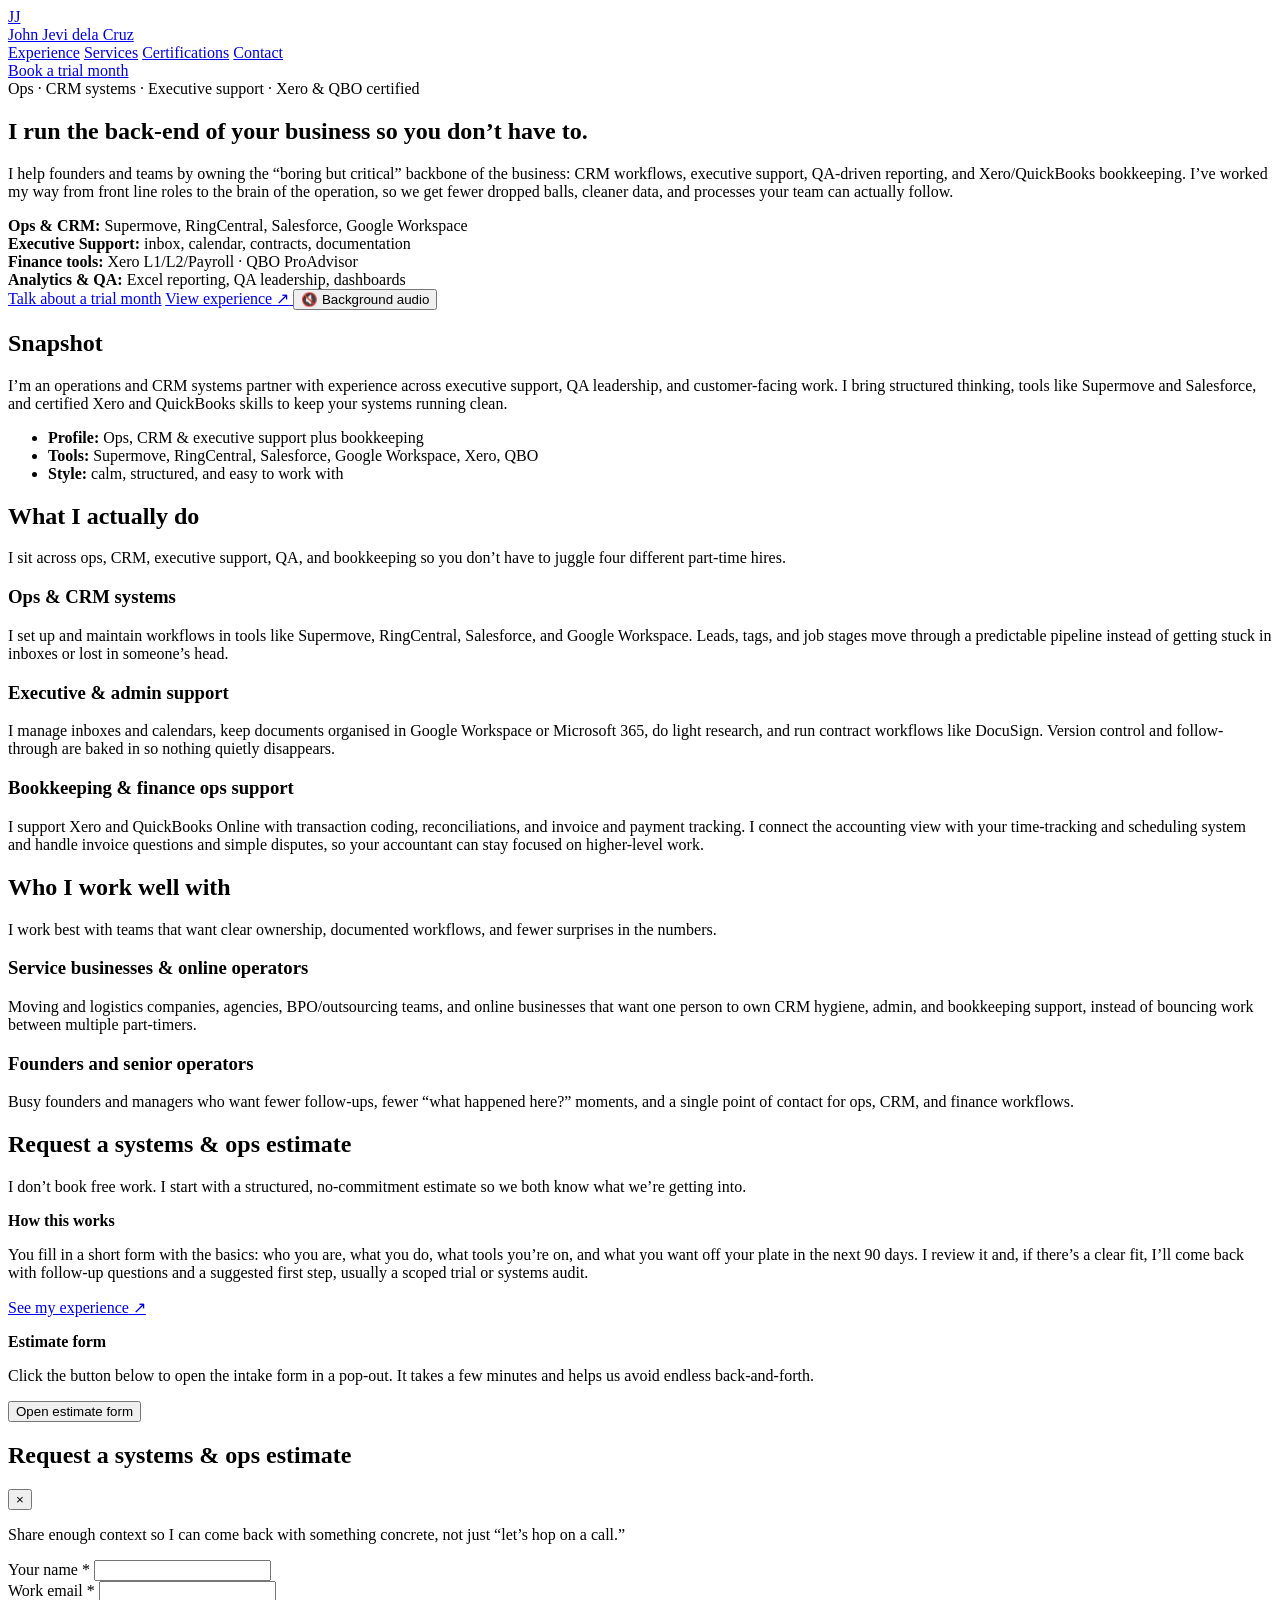
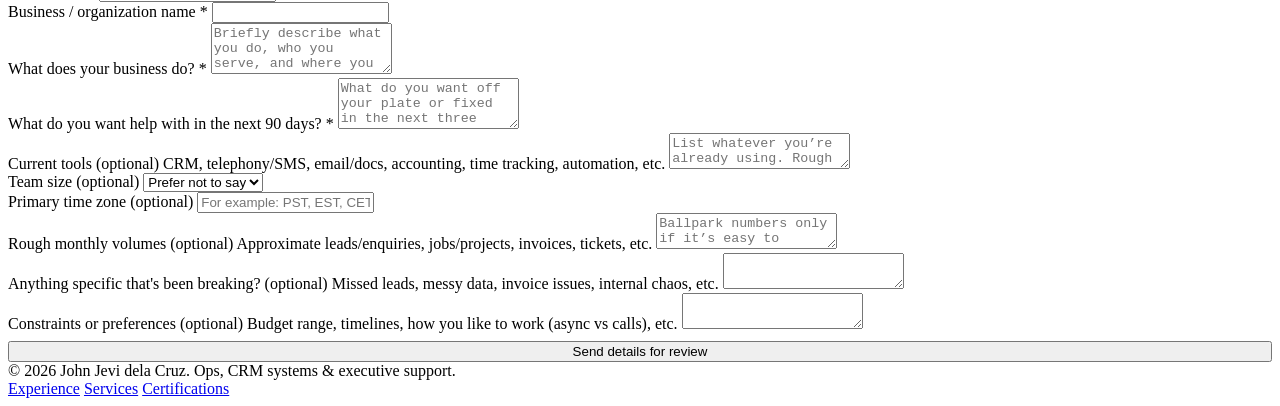
==== commit 8d1a0746: "Add files via upload Website ovehaul" ====
--- a/index.html
+++ b/index.html
@@ -2,1341 +2,512 @@
 <html lang="en">
 <head>
   <meta charset="UTF-8" />
-  <meta name="viewport" content="width=device-width, initial-scale=1.0" />
-  <title>John Jevi dela Cruz | Operations, Bookkeeping & Automation</title>
-
-  <meta name="description" content="John Jevi dela Cruz helps service-based businesses clean up operations, bookkeeping, and automation. Xero Certified (L1 & L2), Xero Payroll Specialist AU, QuickBooks Online ProAdvisor. Inbox, leads, quotes, invoicing, payroll support, dashboards, and systems that actually run.">
-
-  <link rel="canonical" href="https://your-domain-or-github-pages-url.example" />
-
-  <!-- Typography -->
-  <link href="https://fonts.googleapis.com/css2?family=Inter:wght@400;500;600&family=Space+Grotesk:wght@500;700&display=swap" rel="stylesheet">
-
-  <style>
-    :root {
-      --bg: #070b19;
-      --bg-alt: #101629;
-      --bg-soft: #11192b;
-      --accent: #00D3A7;
-      --accent-soft: rgba(0, 211, 167, 0.15);
-      --accent-warm: #FF9F43;
-      --text-main: #E5ECF5;
-      --text-muted: #9AA4C0;
-      --card-bg: #131a2b;
-      --border-soft: rgba(158, 173, 210, 0.35);
-    }
-
-    html {
-      scroll-behavior: smooth;
-    }
-
-    body {
-      font-family: 'Inter', sans-serif;
-      margin: 0;
-      padding: 0;
-      background: radial-gradient(circle at top left, #101631 0, #050814 55%, #02030a 100%);
-      color: var(--text-main);
-    }
-
-    body.modal-open {
-      overflow: hidden;
-    }
-    body.modal-open #backToTop,
-    body.modal-open #audioToggle {
-      display: none;
-    }
-
-    .container {
-      max-width: 1120px;
-      margin: 0 auto;
-      padding: 0 1.75rem;
-    }
-
-    /* HEADER / HERO */
-
-    header {
-      position: relative; /* non-sticky */
-      background: linear-gradient(to right, rgba(5, 8, 20, 0.96), rgba(5, 8, 20, 0.92));
-      backdrop-filter: blur(12px);
-      border-bottom: 1px solid rgba(255, 255, 255, 0.04);
-    }
-
-    .nav-bar {
-      display: flex;
-      align-items: center;
-      justify-content: space-between;
-      padding: 1rem 0 0.4rem;
-    }
-
-    .brand {
-      display: flex;
-      flex-direction: column;
-      gap: 0.1rem;
-    }
-
-    .brand-title {
-      font-family: 'Space Grotesk', sans-serif;
-      font-size: 1.4rem;
-      letter-spacing: 0.06em;
-      text-transform: uppercase;
-    }
-
-    .brand-sub {
-      font-size: 0.78rem;
-      text-transform: uppercase;
-      letter-spacing: 0.18em;
-      color: var(--text-muted);
-    }
-
-    nav {
-      display: flex;
-      flex-wrap: wrap;
-      gap: 0.75rem 1.25rem;
-      align-items: center;
-      justify-content: flex-end;
-    }
-
-    nav a {
-      color: var(--text-muted);
-      text-decoration: none;
-      font-weight: 500;
-      font-size: 0.9rem;
-      position: relative;
-      padding-bottom: 0.1rem;
-    }
-
-    nav a::after {
-      content: '';
-      position: absolute;
-      left: 0;
-      bottom: -0.2rem;
-      width: 0;
-      height: 2px;
-      background-color: var(--accent);
-      transition: width 0.2s ease;
-    }
-
-    nav a:hover {
-      color: #ffffff;
-    }
-
-    nav a:hover::after {
-      width: 100%;
-    }
-
-    .hero {
-      padding: 2.25rem 0 2.5rem;
-      border-bottom: 1px solid rgba(255, 255, 255, 0.03);
-    }
-
-    .hero-grid {
-      display: grid;
-      grid-template-columns: minmax(0, 3fr) minmax(0, 2.4fr);
-      gap: 2.5rem;
-      align-items: center;
-    }
-
-    .hero-kicker {
-      font-size: 0.72rem;
-      text-transform: uppercase;
-      letter-spacing: 0.16em;
-      color: var(--accent);
-      margin-bottom: 0.35rem;
-    }
-
-    .hero-title {
-      font-family: 'Space Grotesk', sans-serif;
-      font-size: 1.9rem;
-      line-height: 1.3;
-      margin: 0 0 0.6rem;
-    }
-
-    .hero-highlight {
-      color: var(--accent);
-    }
-
-    .hero-subtitle {
-      margin: 0 0 0.9rem;
-      color: var(--text-muted);
-      font-size: 0.95rem;
-      max-width: 32rem;
-    }
-
-    .hero-actions {
-      margin-top: 1.2rem;
-      display: flex;
-      flex-wrap: wrap;
-      gap: 0.75rem;
-      align-items: center;
-    }
-
-    .cta-button {
-      display: inline-flex;
-      align-items: center;
-      gap: 0.45rem;
-      padding: 0.8rem 1.6rem;
-      background: linear-gradient(135deg, #00D3A7, #00E3C2);
-      color: #050814;
-      text-decoration: none;
-      border-radius: 999px;
-      font-weight: 600;
-      border: none;
-      cursor: pointer;
-      box-shadow: 0 14px 40px rgba(0, 211, 167, 0.35);
-      transition:
-        transform 0.15s ease,
-        box-shadow 0.15s ease,
-        filter 0.15s ease;
-      font-size: 0.93rem;
-    }
-
-    .cta-button:hover {
-      transform: translateY(-1px);
-      box-shadow: 0 16px 50px rgba(0, 211, 167, 0.42);
-      filter: brightness(1.06);
-    }
-
-    .cta-secondary {
-      border-radius: 999px;
-      border: 1px solid rgba(154, 164, 192, 0.5);
-      padding: 0.78rem 1.4rem;
-      background: transparent;
-      color: var(--text-muted);
-      font-size: 0.88rem;
-      cursor: pointer;
-      display: inline-flex;
-      align-items: center;
-      gap: 0.45rem;
-      text-decoration: none;
-    }
-
-    .cta-secondary:hover {
-      border-color: var(--accent);
-      color: #ffffff;
-    }
-
-    .hero-cert-card {
-      background: #0c1220;
-      border-radius: 16px;
-      padding: 1.5rem 1.4rem;
-      border: 1px solid rgba(158, 173, 210, 0.45);
-      box-shadow: 0 14px 40px rgba(0, 0, 0, 0.55);
-    }
-
-    .hero-cert-title {
-      font-size: 0.82rem;
-      letter-spacing: 0.14em;
-      text-transform: uppercase;
-      color: var(--text-main);
-      opacity: 0.9;
-      margin-bottom: 0.55rem;
-    }
-
-    .cert-grid {
-      display: grid;
-      grid-template-columns: repeat(2, minmax(0, 1fr));
-      gap: 0.75rem 1rem;
-      font-size: 0.84rem;
-    }
-
-    .cert-pill {
-      border-radius: 999px;
-      padding: 0.45rem 0.75rem;
-      background: rgba(11, 19, 37, 0.95);
-      border: 1px solid rgba(158, 173, 210, 0.5);
-      display: inline-flex;
-      align-items: center;
-      gap: 0.4rem;
-      max-width: 100%;
-      white-space: normal;       /* allow wrapping inside the pill */
-      justify-content: flex-start;
-    }
-
-    .cert-badge-dot {
-      width: 7px;
-      height: 7px;
-      border-radius: 999px;
-      background: var(--accent);
-      flex-shrink: 0;
-    }
-
-    .cert-note {
-      margin-top: 0.75rem;
-      font-size: 0.78rem;
-      color: var(--text-muted);
-    }
-
-    main {
-      padding-bottom: 3rem;
-    }
-
-    section {
-      padding: 3.75rem 0;
-    }
-
-    h2 {
-      color: #ffffff;
-      margin-top: 0;
-      margin-bottom: 0.4rem;
-      font-size: 1.6rem;
-      font-family: 'Space Grotesk', sans-serif;
-    }
-
-    .section-subtitle {
-      margin: 0 0 2rem;
-      color: var(--text-muted);
-      max-width: 640px;
-      font-size: 0.95rem;
-    }
-
-    p {
-      line-height: 1.6;
-    }
-
-    .section-soft {
-      background: var(--bg-soft);
-      border-top: 1px solid rgba(255, 255, 255, 0.02);
-      border-bottom: 1px solid rgba(255, 255, 255, 0.02);
-    }
-
-    ul {
-      padding-left: 1.2rem;
-      color: var(--text-muted);
-      font-size: 0.95rem;
-    }
-
-    li + li {
-      margin-top: 0.2rem;
-    }
-
-    /* FEATURES */
-
-    .features-grid {
-      display: grid;
-      grid-template-columns: repeat(2, minmax(0, 1fr));
-      gap: 1.5rem;
-    }
-
-    .feature-card {
-      background: var(--card-bg);
-      border-radius: 14px;
-      padding: 1.25rem 1.4rem;
-      box-shadow: 0 16px 40px rgba(0, 0, 0, 0.4);
-      border: 1px solid var(--border-soft);
-    }
-
-    .feature-icon {
-      width: 38px;
-      height: 38px;
-      border-radius: 12px;
-      background: var(--accent-soft);
-      display: flex;
-      align-items: center;
-      justify-content: center;
-      font-size: 1.3rem;
-      margin-bottom: 0.75rem;
-    }
-
-    .feature-card h3 {
-      margin: 0 0 0.45rem;
-      font-size: 1.05rem;
-      font-family: 'Space Grotesk', sans-serif;
-    }
-
-    .feature-card p {
-      margin: 0;
-      color: var(--text-muted);
-      font-size: 0.93rem;
-    }
-
-    /* CERTIFICATIONS SECTION */
-
-    .certifications-grid {
-      display: grid;
-      grid-template-columns: repeat(4, minmax(0, 1fr));
-      gap: 1.5rem;
-    }
-
-    .cert-card {
-      background: var(--card-bg);
-      border-radius: 14px;
-      padding: 1rem 1rem 1.1rem;
-      border: 1px solid var(--border-soft);
-      box-shadow: 0 14px 36px rgba(0, 0, 0, 0.4);
-      text-align: center;
-    }
-
-    .cert-logo-wrap {
-      display: flex;
-      align-items: center;
-      justify-content: center;
-      margin-bottom: 0.7rem;
-    }
-
-    .cert-logo {
-      max-width: 100%;
-      max-height: 120px;
-      width: auto;
-      height: auto;
-      object-fit: contain;
-      border-radius: 8px;
-    }
-
-    .cert-title {
-      font-size: 0.9rem;
-      font-weight: 600;
-      margin-bottom: 0.15rem;
-    }
-
-    .cert-meta {
-      font-size: 0.8rem;
-      color: var(--text-muted);
-    }
-
-    /* TESTIMONIALS */
-
-    .testimonials-grid {
-      display: grid;
-      grid-template-columns: repeat(3, minmax(0, 1fr));
-      gap: 1.5rem;
-    }
-
-    .testimonial-card {
-      background: radial-gradient(circle at top left, #19233a 0, #0f1524 55%);
-      border-radius: 16px;
-      padding: 1.4rem 1.3rem 1.3rem;
-      box-shadow: 0 18px 45px rgba(0, 0, 0, 0.55);
-      border: 1px solid var(--border-soft);
-      position: relative;
-      overflow: hidden;
-    }
-
-    .testimonial-card::before {
-      content: '“';
-      position: absolute;
-      font-size: 3.2rem;
-      color: rgba(0, 211, 167, 0.16);
-      top: 0.1rem;
-      left: 0.6rem;
-    }
-
-    .testimonial-card blockquote {
-      margin: 0 0 1rem;
-      font-size: 0.92rem;
-      color: var(--text-main);
-    }
-
-    .testimonial-name {
-      font-weight: 600;
-      display: block;
-      font-size: 0.9rem;
-    }
-
-    .testimonial-role {
-      font-size: 0.82rem;
-      color: var(--text-muted);
-    }
-
-    /* FAQ */
-
-    .faq-list {
-      display: flex;
-      flex-direction: column;
-      gap: 0.75rem;
-    }
-
-    .faq-item {
-      background: var(--card-bg);
-      border-radius: 12px;
-      border: 1px solid var(--border-soft);
-      overflow: hidden;
-    }
-
-    .faq-question {
-      width: 100%;
-      padding: 0.9rem 1rem;
-      text-align: left;
-      background: transparent;
-      border: none;
-      display: flex;
-      align-items: center;
-      justify-content: space-between;
-      font-size: 0.96rem;
-      font-weight: 600;
-      color: var(--text-main);
-      cursor: pointer;
-    }
-
-    .faq-icon {
-      margin-left: 1rem;
-      font-size: 1.2rem;
-      color: var(--accent);
-    }
-
-    .faq-answer {
-      padding: 0 1rem 0.85rem;
-      font-size: 0.9rem;
-      color: var(--text-muted);
-    }
-
-    /* MODAL */
-
-    .modal {
-      display: none;
-      position: fixed;
-      inset: 0;
-      background-color: rgba(0, 0, 0, 0.75);
-      z-index: 2000;
-      justify-content: center;
-      align-items: center;
-      padding: 1.5rem;
-    }
-
-    .modal-content {
-      background-color: #050814;
-      padding: 1.75rem 1.75rem 1.5rem;
-      border-radius: 16px;
-      max-width: 520px;
-      width: 100%;
-      max-height: calc(100vh - 3rem);
-      overflow-y: auto;
-      position: relative;
-      animation: fadeIn 0.3s ease;
-      box-shadow: 0 22px 60px rgba(0, 0, 0, 0.8);
-      border: 1px solid var(--border-soft);
-    }
-
-    .close-btn {
-      position: absolute;
-      top: 10px;
-      right: 15px;
-      background: none;
-      border: none;
-      font-size: 20px;
-      cursor: pointer;
-      color: var(--accent);
-    }
-
-    label.required::after {
-      content: ' *';
-      color: var(--accent-warm);
-    }
-
-    input,
-    select,
-    textarea {
-      width: 100%;
-      padding: 0.5rem;
-      margin-top: 0.25rem;
-      margin-bottom: 0.85rem;
-      border-radius: 6px;
-      border: 1px solid rgba(158, 173, 210, 0.6);
-      background: #050814;
-      color: var(--text-main);
-      font-family: inherit;
-      font-size: 0.92rem;
-      box-sizing: border-box;
-    }
-
-    textarea {
-      resize: vertical;
-    }
-
-    input:focus,
-    select:focus,
-    textarea:focus {
-      outline: none;
-      border-color: var(--accent);
-      box-shadow: 0 0 0 1px rgba(0, 211, 167, 0.4);
-    }
-
-    .error {
-      border-color: var(--accent-warm) !important;
-    }
-
-    @keyframes fadeIn {
-      from {
-        transform: scale(0.96);
-        opacity: 0;
-      }
-      to {
-        transform: scale(1);
-        opacity: 1;
-      }
-    }
-
-    /* BACK TO TOP + AUDIO */
-
-    #backToTop {
-      position: fixed;
-      right: 1.5rem;
-      bottom: 1.5rem;
-      background-color: #111728;
-      color: #ffffff;
-      border: 1px solid var(--border-soft);
-      border-radius: 999px;
-      width: 2.8rem;
-      height: 2.8rem;
-      font-size: 1.2rem;
-      cursor: pointer;
-      z-index: 1100;
-      opacity: 0;
-      pointer-events: none;
-      transform: translateY(10px);
-      transition:
-        opacity 0.25s ease,
-        transform 0.25s ease,
-        background-color 0.2s ease;
-      box-shadow: 0 12px 32px rgba(0, 0, 0, 0.6);
-    }
-
-    #backToTop.visible {
-      opacity: 1;
-      pointer-events: auto;
-      transform: translateY(0);
-    }
-
-    #backToTop:hover {
-      background-color: #1b2438;
-    }
-
-    #audioToggle {
-      position: fixed;
-      bottom: 1.5rem;
-      left: 1.5rem;
-      background-color: #111728;
-      color: var(--text-main);
-      border: 1px solid var(--border-soft);
-      border-radius: 999px;
-      width: 2.8rem;
-      height: 2.8rem;
-      font-size: 1.2rem;
-      cursor: pointer;
-      z-index: 1100;
-      display: flex;
-      align-items: center;
-      justify-content: center;
-      box-shadow: 0 12px 32px rgba(0, 0, 0, 0.6);
-      transition:
-        background-color 0.2s ease,
-        transform 0.15s ease,
-        box-shadow 0.15s ease;
-    }
-
-    #audioToggle:hover {
-      background-color: #171f34;
-      transform: translateY(-1px);
-      box-shadow: 0 16px 40px rgba(0, 0, 0, 0.7);
-    }
-
-    /* FEATHERS */
-
-    .feather-icon {
-      position: absolute;
-      width: 40px;
-      opacity: 0.18;
-      animation: drift 14s infinite ease-in-out;
-      pointer-events: none;
-      filter: hue-rotate(40deg);
-    }
-
-    .feather-icon img {
-      width: 40px;
-      height: auto;
-    }
-
-    .feather-icon:nth-of-type(1) {
-      top: 12%;
-      left: 8%;
-      animation-delay: 0s;
-    }
-
-    .feather-icon:nth-of-type(2) {
-      top: 30%;
-      left: 82%;
-      animation-delay: 4s;
-    }
-
-    .feather-icon:nth-of-type(3) {
-      top: 60%;
-      left: 18%;
-      animation-delay: 2s;
-    }
-
-    @keyframes drift {
-      0% {
-        transform: translateY(0) translateX(0) rotate(0deg);
-      }
-      50% {
-        transform: translateY(28px) translateX(6px) rotate(12deg);
-      }
-      100% {
-        transform: translateY(0) translateX(0) rotate(0deg);
-      }
-    }
-
-    /* FOOTER */
-
-    footer {
-      text-align: center;
-      padding: 2rem 1.75rem 2.4rem;
-      background-color: #050814;
-      color: var(--text-muted);
-      font-size: 0.88rem;
-      border-top: 1px solid rgba(255, 255, 255, 0.06);
-    }
-
-    footer p {
-      margin: 0.25rem 0;
-    }
-
-    /* RESPONSIVE */
-
-    @media (max-width: 900px) {
-      .hero-grid {
-        grid-template-columns: 1fr;
-      }
-
-      .hero-cert-card {
-        max-width: 420px;
-      }
-
-      .testimonials-grid {
-        grid-template-columns: repeat(2, minmax(0, 1fr));
-      }
-
-      .certifications-grid {
-        grid-template-columns: repeat(2, minmax(0, 1fr));
-      }
-
-      .cert-grid {
-        grid-template-columns: 1fr;
-      }
-    }
-
-    @media (max-width: 768px) {
-      .container {
-        padding: 0 1.25rem;
-      }
-
-      .hero {
-        padding-top: 2.4rem;
-      }
-
-      .nav-bar {
-        flex-direction: column;
-        gap: 0.6rem;
-        align-items: flex-start;
-      }
-
-      nav {
-        justify-content: flex-start;
-        flex-wrap: wrap;
-      }
-
-      section {
-        padding: 3rem 0;
-      }
-
-      .features-grid,
-      .testimonials-grid {
-        grid-template-columns: 1fr;
-      }
-
-      .certifications-grid {
-        grid-template-columns: repeat(2, minmax(0, 1fr));
-      }
-    }
-
-    @media (max-width: 480px) {
-      .brand-title {
-        font-size: 1.2rem;
-      }
-
-      .hero-title {
-        font-size: 1.7rem;
-      }
-
-      .certifications-grid {
-        grid-template-columns: 1fr;
-      }
-
-      #backToTop,
-      #audioToggle {
-        width: 2.5rem;
-        height: 2.5rem;
-        font-size: 1.05rem;
-      }
-    }
-  </style>
+  <title>John Jevi dela Cruz · Operations &amp; CRM Systems Specialist</title>
+  <meta name="viewport" content="width=device-width, initial-scale=1" />
+  <meta
+    name="description"
+    content="Operations and CRM systems specialist for service businesses. I own CRM workflows, executive support and bookkeeping support so you get fewer surprises and cleaner reporting."
+  />
+  <meta name="robots" content="index,follow" />
+
+  <link rel="canonical" href="https://whisperwindworkspace.github.io/John-Jevi-dela-Cruz/" />
+
+  <!-- Open Graph -->
+  <meta property="og:title" content="John Jevi dela Cruz · Operations &amp; CRM Systems Specialist" />
+  <meta
+    property="og:description"
+    content="Ops and CRM systems partner for service businesses. I own CRM workflows, executive support and bookkeeping support so you get fewer surprises and cleaner reporting."
+  />
+  <meta property="og:type" content="website" />
+  <meta
+    property="og:url"
+    content="https://whisperwindworkspace.github.io/John-Jevi-dela-Cruz/"
+  />
+
+  <link rel="stylesheet" href="assets/css/styles.css" />
+
+  <!-- Structured data: Person -->
+  <script type="application/ld+json">
+  {
+    "@context": "https://schema.org",
+    "@type": "Person",
+    "name": "John Jevi dela Cruz",
+    "jobTitle": "Operations & CRM Systems Specialist",
+    "url": "https://whisperwindworkspace.github.io/John-Jevi-dela-Cruz/",
+    "description": "Remote operations and CRM systems partner for service businesses, combining executive support, QA and bookkeeping expertise.",
+    "knowsAbout": [
+      "CRM workflows",
+      "Supermove",
+      "RingCentral",
+      "Salesforce",
+      "Google Workspace",
+      "Xero",
+      "QuickBooks Online",
+      "executive assistance",
+      "QA reporting",
+      "bookkeeping support"
+    ],
+    "hasCredential": [
+      "Xero Certified Associate Level 1",
+      "Xero Certified Professional Level 2",
+      "Xero Payroll Specialist (AU)",
+      "QuickBooks Online ProAdvisor"
+    ]
+  }
+  </script>
 </head>
 <body>
-  <!-- Floating feathers -->
-  <div class="feather-icon">
-    <img src="https://upload.wikimedia.org/wikipedia/commons/e/ea/Feather_icon.svg"
-         alt=""
-         loading="lazy"
-         aria-hidden="true">
-  </div>
-  <div class="feather-icon">
-    <img src="https://upload.wikimedia.org/wikipedia/commons/e/ea/Feather_icon.svg"
-         alt=""
-         loading="lazy"
-         aria-hidden="true">
-  </div>
-  <div class="feather-icon">
-    <img src="https://upload.wikimedia.org/wikipedia/commons/e/ea/Feather_icon.svg"
-         alt=""
-         loading="lazy"
-         aria-hidden="true">
-  </div>
-
-  <audio id="bgAudio" src="" loop muted></audio>
+  <!-- Background audio on home only -->
+  <audio id="bgAudio" src="assets/audio/futuristic-bg.mp3" loop muted></audio>
 
   <header>
     <div class="container">
-      <div class="nav-bar">
-        <div class="brand">
-          <span class="brand-title">John Jevi dela Cruz</span>
-          <span class="brand-sub">Operations · Bookkeeping · Automation</span>
-        </div>
-        <nav aria-label="Primary navigation">
-          <a href="#about">About</a>
-          <a href="#services">Services</a>
-          <a href="#certifications">Certifications</a>
-          <a href="#why-choose-us">Why me</a>
-          <a href="#testimonials">Client notes</a>
-          <a href="#pricing">Packages</a>
-          <a href="#faq">FAQ</a>
+      <div class="nav">
+        <a href="index.html" class="brand">
+          <div class="brand-mark">JJ</div>
+          <div class="brand-text">John Jevi dela Cruz</div>
+        </a>
+
+        <nav class="nav-links">
+          <a href="experience.html">Experience</a>
+          <a href="services.html">Services</a>
+          <a href="certifications.html">Certifications</a>
           <a href="#contact">Contact</a>
         </nav>
-      </div>
-
-      <section class="hero" aria-label="Intro">
-        <div class="hero-grid">
+
+        <a href="#contact" class="nav-cta">Book a trial month</a>
+      </div>
+    </div>
+  </header>
+
+  <main>
+    <!-- Hero -->
+    <section class="container hero">
+      <div>
+        <div class="hero-eyebrow">
+          Ops · CRM systems · Executive support · Xero & QBO certified
+        </div>
+
+        <h1 class="hero-title">
+          I run the <span class="highlight">back-end of your business</span> so you don’t have to.
+        </h1>
+
+        <p class="hero-body">
+          I help founders and teams by owning the “boring but critical” backbone of the business:
+          CRM workflows, executive support, QA-driven reporting, and Xero/QuickBooks bookkeeping.
+          I’ve worked my way from front line roles to the brain of the operation, so we get fewer
+          dropped balls, cleaner data, and processes your team can actually follow.
+        </p>
+
+        <div class="hero-tags">
+          <div class="tag">
+            <strong>Ops & CRM:</strong> Supermove, RingCentral, Salesforce, Google Workspace
+          </div>
+          <div class="tag">
+            <strong>Executive Support:</strong> inbox, calendar, contracts, documentation
+          </div>
+          <div class="tag">
+            <strong>Finance tools:</strong> Xero L1/L2/Payroll · QBO ProAdvisor
+          </div>
+          <div class="tag">
+            <strong>Analytics & QA:</strong> Excel reporting, QA leadership, dashboards
+          </div>
+        </div>
+
+        <div class="hero-actions">
+          <a href="#contact" class="btn-primary">Talk about a trial month</a>
+          <a href="experience.html" class="btn-secondary">
+            <span>View experience</span>
+            <span>↗</span>
+          </a>
+          <button id="audioToggle" class="audio-toggle" type="button">
+            <span id="audioIcon">🔇</span>
+            <span>Background audio</span>
+          </button>
+        </div>
+      </div>
+
+      <aside class="hero-right-card" aria-label="Snapshot">
+        <h2 class="hero-right-title">Snapshot</h2>
+        <p>
+          I’m an operations and CRM systems partner with experience across executive support,
+          QA leadership, and customer-facing work. I bring structured thinking, tools like
+          Supermove and Salesforce, and certified Xero and QuickBooks skills to keep your
+          systems running clean.
+        </p>
+        <ul class="hero-right-list">
+          <li><strong>Profile:</strong> Ops, CRM & executive support plus bookkeeping</li>
+          <li><strong>Tools:</strong> Supermove, RingCentral, Salesforce, Google Workspace, Xero, QBO</li>
+          <li><strong>Style:</strong> calm, structured, and easy to work with</li>
+        </ul>
+      </aside>
+    </section>
+
+    <!-- What I actually do -->
+    <section class="section">
+      <div class="container">
+        <div class="section-header">
           <div>
-            <div class="hero-kicker">Ops · Bookkeeping · Systems</div>
-            <h1 class="hero-title">
-              I help service teams stop leaking time and revenue
-              by <span class="hero-highlight">fixing the back-end.</span>
-            </h1>
-            <p class="hero-subtitle">
-              Xero Certified (L1 &amp; L2), Xero Payroll Specialist – AU, and QuickBooks Online ProAdvisor.
-              I turn scattered leads, jobs, invoices, and spreadsheets into a coherent system—so you can
-              see your numbers and trust your operations.
-            </p>
-            <div class="hero-actions">
-              <button type="button" class="cta-button" onclick="openQuoteModal()">
-                Book a 15-minute fit call →
-              </button>
-              <a href="#services" class="cta-secondary">
-                See what I actually do
+            <h2 class="section-title">What I actually do</h2>
+            <p class="section-sub">
+              I sit across ops, CRM, executive support, QA, and bookkeeping so you don’t have to
+              juggle four different part-time hires.
+            </p>
+          </div>
+        </div>
+
+        <div class="card-grid">
+          <article class="card">
+            <h3>Ops & CRM systems</h3>
+            <p>
+              I set up and maintain workflows in tools like Supermove, RingCentral, Salesforce,
+              and Google Workspace. Leads, tags, and job stages move through a predictable
+              pipeline instead of getting stuck in inboxes or lost in someone’s head.
+            </p>
+          </article>
+
+          <article class="card">
+            <h3>Executive & admin support</h3>
+            <p>
+              I manage inboxes and calendars, keep documents organised in Google Workspace or
+              Microsoft 365, do light research, and run contract workflows like DocuSign. Version
+              control and follow-through are baked in so nothing quietly disappears.
+            </p>
+          </article>
+
+          <article class="card">
+            <h3>Bookkeeping & finance ops support</h3>
+            <p>
+              I support Xero and QuickBooks Online with transaction coding, reconciliations, and
+              invoice and payment tracking. I connect the accounting view with your time-tracking
+              and scheduling system and handle invoice questions and simple disputes, so your
+              accountant can stay focused on higher-level work.
+            </p>
+          </article>
+        </div>
+      </div>
+    </section>
+
+    <!-- Who I work well with -->
+    <section class="section">
+      <div class="container">
+        <div class="section-header">
+          <div>
+            <h2 class="section-title">Who I work well with</h2>
+            <p class="section-sub">
+              I work best with teams that want clear ownership, documented workflows, and fewer
+              surprises in the numbers.
+            </p>
+          </div>
+        </div>
+
+        <div class="card-grid-2">
+          <article class="card">
+            <h3>Service businesses & online operators</h3>
+            <p>
+              Moving and logistics companies, agencies, BPO/outsourcing teams, and online
+              businesses that want one person to own CRM hygiene, admin, and bookkeeping support,
+              instead of bouncing work between multiple part-timers.
+            </p>
+          </article>
+
+          <article class="card">
+            <h3>Founders and senior operators</h3>
+            <p>
+              Busy founders and managers who want fewer follow-ups, fewer “what happened here?”
+              moments, and a single point of contact for ops, CRM, and finance workflows.
+            </p>
+          </article>
+        </div>
+      </div>
+    </section>
+
+    <!-- Contact (trigger + info only) -->
+    <section id="contact" class="section">
+      <div class="container">
+        <div class="section-header">
+          <div>
+            <h2 class="section-title" id="openEstimateFormHeading">Request a systems &amp; ops estimate</h2>
+            <p class="section-sub">
+              I don’t book free work. I start with a structured, no-commitment estimate so we both
+              know what we’re getting into.
+            </p>
+          </div>
+        </div>
+
+        <div class="contact-card">
+          <div>
+            <p><strong>How this works</strong></p>
+            <p>
+              You fill in a short form with the basics: who you are, what you do, what tools you’re
+              on, and what you want off your plate in the next 90 days. I review it and, if there’s
+              a clear fit, I’ll come back with follow-up questions and a suggested first step,
+              usually a scoped trial or systems audit.
+            </p>
+            <div class="contact-actions">
+              <a href="experience.html" class="btn-secondary">
+                <span>See my experience</span>
+                <span>↗</span>
               </a>
             </div>
           </div>
-
-          <aside class="hero-cert-card" aria-label="Key certifications">
-            <div class="hero-cert-title">Key certifications</div>
-            <div class="cert-grid">
-              <div class="cert-pill">
-                <span class="cert-badge-dot"></span>
-                <span>Xero Certified Associate · Level 1</span>
-              </div>
-              <div class="cert-pill">
-                <span class="cert-badge-dot"></span>
-                <span>Xero Certified Professional · Level 2</span>
-              </div>
-              <div class="cert-pill">
-                <span class="cert-badge-dot"></span>
-                <span>Xero Payroll Specialist · AU</span>
-              </div>
-              <div class="cert-pill">
-                <span class="cert-badge-dot"></span>
-                <span>QuickBooks Online ProAdvisor</span>
-              </div>
+          <div>
+            <p><strong>Estimate form</strong></p>
+            <p>
+              Click the button below to open the intake form in a pop-out. It takes a few minutes
+              and helps us avoid endless back-and-forth.
+            </p>
+            <div class="contact-actions">
+              <button type="button" class="btn-primary" id="openEstimateForm">
+                Open estimate form
+              </button>
             </div>
-            <p class="cert-note">
-              Certifications backed by hands-on work in moving/logistics operations, QA analytics,
-              and remote admin for service-based businesses.
-            </p>
-          </aside>
-        </div>
-      </section>
+          </div>
+        </div>
+      </div>
+    </section>
+
+    <!-- Estimate form modal -->
+    <div id="estimateModal" class="modal-overlay" aria-hidden="true">
+      <div class="modal-backdrop"></div>
+      <div class="modal-content" role="dialog" aria-modal="true" aria-labelledby="estimateModalTitle">
+        <div class="modal-header">
+          <h2 id="estimateModalTitle" class="section-title">Request a systems &amp; ops estimate</h2>
+          <button type="button" class="modal-close" id="closeEstimateModal" aria-label="Close form">
+            ×
+          </button>
+        </div>
+        <p class="section-sub">
+          Share enough context so I can come back with something concrete, not just “let’s hop on a call.”
+        </p>
+
+        <form
+          action="https://formspree.io/f/mblgbzoj"
+          method="POST"
+          class="modal-form"
+        >
+          <div class="form-row">
+            <label for="name">Your name *</label>
+            <input id="name" name="name" type="text" required />
+          </div>
+
+          <div class="form-row">
+            <label for="email">Work email *</label>
+            <input id="email" name="email" type="email" required />
+          </div>
+
+          <div class="form-row">
+            <label for="company">Business / organization name *</label>
+            <input id="company" name="company" type="text" required />
+          </div>
+
+          <div class="form-row">
+            <label for="overview">What does your business do? *</label>
+            <textarea
+              id="overview"
+              name="business_overview"
+              rows="3"
+              placeholder="Briefly describe what you do, who you serve, and where you operate."
+              required
+            ></textarea>
+          </div>
+
+          <div class="form-row">
+            <label for="help">
+              What do you want help with in the next 90 days? *
+            </label>
+            <textarea
+              id="help"
+              name="help_90_days"
+              rows="3"
+              placeholder="What do you want off your plate or fixed in the next three months?"
+              required
+            ></textarea>
+          </div>
+
+          <div class="form-row">
+            <label for="tools">
+              Current tools (optional)
+              <span class="field-hint">
+                CRM, telephony/SMS, email/docs, accounting, time tracking, automation, etc.
+              </span>
+            </label>
+            <textarea
+              id="tools"
+              name="tools"
+              rows="2"
+              placeholder="List whatever you’re already using. Rough is fine."
+            ></textarea>
+          </div>
+
+          <div class="form-row-inline">
+            <div class="form-row">
+              <label for="team_size">Team size (optional)</label>
+              <select id="team_size" name="team_size">
+                <option value="">Prefer not to say</option>
+                <option value="1-3">1–3</option>
+                <option value="4-10">4–10</option>
+                <option value="11-25">11–25</option>
+                <option value="26-50">26–50</option>
+                <option value="51+">51+</option>
+              </select>
+            </div>
+            <div class="form-row">
+              <label for="timezone">Primary time zone (optional)</label>
+              <input
+                id="timezone"
+                name="timezone"
+                type="text"
+                placeholder="For example: PST, EST, CET, AEST"
+              />
+            </div>
+          </div>
+
+          <div class="form-row">
+            <label for="volumes">
+              Rough monthly volumes (optional)
+              <span class="field-hint">
+                Approximate leads/enquiries, jobs/projects, invoices, tickets, etc.
+              </span>
+            </label>
+            <textarea
+              id="volumes"
+              name="volumes"
+              rows="2"
+              placeholder="Ballpark numbers only if it’s easy to share."
+            ></textarea>
+          </div>
+
+          <div class="form-row">
+            <label for="examples">
+              Anything specific that&#39;s been breaking? (optional)
+              <span class="field-hint">
+                Missed leads, messy data, invoice issues, internal chaos, etc.
+              </span>
+            </label>
+            <textarea id="examples" name="examples" rows="2"></textarea>
+          </div>
+
+          <div class="form-row">
+            <label for="constraints">
+              Constraints or preferences (optional)
+              <span class="field-hint">
+                Budget range, timelines, how you like to work (async vs calls), etc.
+              </span>
+            </label>
+            <textarea id="constraints" name="constraints" rows="2"></textarea>
+          </div>
+
+          <input type="hidden" name="form_source" value="website_ops_intake_modal" />
+
+          <button type="submit" class="btn-primary" style="margin-top: 0.5rem; width: 100%;">
+            Send details for review
+          </button>
+        </form>
+      </div>
     </div>
-  </header>
-
-  <main>
-    <section id="about">
-      <div class="container">
-        <h2>About me</h2>
-        <p class="section-subtitle">
-          The real problem usually isn’t “not enough tools.” It’s scattered workflows: leads in inboxes,
-          jobs in a CRM, invoices in accounting software, and reporting in a spreadsheet no one trusts.
-        </p>
-        <p>
-          I help owners and teams fix that by building calm, reliable systems around operations, bookkeeping,
-          and automation. I’ve worked across customer service, QA, and executive support, then layered in
-          accounting skills and certifications so I can bridge what happens on the floor with what shows up
-          in Xero or QuickBooks.
-        </p>
-        <p>
-          The result is fewer dropped balls and clearer decisions: sub-30-second lead responses instead of
-          missed opportunities, quotes that tie cleanly to invoices, payroll and compensation tracking that
-          reconciles, and dashboards that surface what matters without you living in spreadsheets.
-        </p>
-      </div>
-    </section>
-
-    <section id="services" class="section-soft">
-      <div class="container">
-        <h2>Services</h2>
-        <p class="section-subtitle">
-          Engagements are scoped around your tools, volume, and gaps. Typical work combines bookkeeping,
-          operations, and light automation.
-        </p>
-        <ul>
-          <li><strong>Bookkeeping & finance ops</strong> — monthly books in Xero/QBO, invoice monitoring, AR follow-ups, basic AP, reconciliations, and payroll/compensation tracking.</li>
-          <li><strong>Quote-to-cash for service businesses</strong> — structuring estimates, jobs, and invoices so every job can be traced from inquiry to payment.</li>
-          <li><strong>Operations & EA support</strong> — inbox and calendar management, travel and vendor coordination, file organization, SOPs, and documentation.</li>
-          <li><strong>Lead handling & light sales ops</strong> — SMS/email lead response, Gmail filters/labels, and simple CRM flows in tools like Supermove, RingCentral, PhoneBurner.</li>
-          <li><strong>Analytics & reporting</strong> — Excel and Power BI dashboards (iQor experience) for revenue, margins, QA metrics, and operational KPIs.</li>
-          <li><strong>Custom systems & automation</strong> — workflows and documentation tailored to your stack, not copied from a generic playbook.</li>
-        </ul>
-      </div>
-    </section>
-
-    <!-- CERTIFICATIONS SECTION -->
-    <section id="certifications">
-      <div class="container">
-        <h2>Certifications</h2>
-        <p class="section-subtitle">
-          Accounting platforms and payroll are core infrastructure. These are the credentials that back the systems work.
-        </p>
-
-        <div class="certifications-grid">
-          <!-- Xero Certified Associate · Level 1 -->
-          <article class="cert-card">
-            <div class="cert-logo-wrap">
-              <img
-                src="images/L1 Xero certified associate _ Xero_page-0001 (1).jpg"
-                alt="Xero Certified Associate Level 1 certificate — John Jevi dela Cruz"
-                class="cert-logo"
-              >
-            </div>
-            <div class="cert-title">Xero Certified Associate · Level 1</div>
-            <div class="cert-meta">
-              Core Xero setup, banking, and day-to-day bookkeeping · Cert date 16/11/2025
-            </div>
-          </article>
-
-          <!-- Xero Certified Professional · Level 2 -->
-          <article class="cert-card">
-            <div class="cert-logo-wrap">
-              <img
-                src="images/XCL_PrintCertificate_page-0001.jpg"
-                alt="Xero Certified Professional Level 2 certificate — John Jevi dela Cruz"
-                class="cert-logo"
-              >
-            </div>
-            <div class="cert-title">Xero Certified Professional · Level 2</div>
-            <div class="cert-meta">
-              Advanced workflows, reporting, and configuration · Cert date 16/11/2025
-            </div>
-          </article>
-
-          <!-- Xero Payroll Specialist – AU -->
-          <article class="cert-card">
-            <div class="cert-logo-wrap">
-              <img
-                src="images/Payroll specialist.png"
-                alt="Xero Payroll Specialist AU badge"
-                class="cert-logo"
-              >
-            </div>
-            <div class="cert-title">Xero Payroll Specialist – AU</div>
-            <div class="cert-meta">
-              Australian payroll setup, leave, and compliance
-            </div>
-          </article>
-
-          <!-- QuickBooks Online ProAdvisor -->
-          <article class="cert-card">
-            <div class="cert-logo-wrap">
-              <img
-                src="images/QB Online2X_7561.png"
-                alt="QuickBooks Online ProAdvisor badge"
-                class="cert-logo"
-              >
-            </div>
-            <div class="cert-title">QuickBooks Online Accountant Certification</div>
-            <div class="cert-meta">
-              Intuit QuickBooks Online ProAdvisor · 14/11/2025
-            </div>
-          </article>
-        </div>
-      </div>
-    </section>
-
-    <!-- Why work with me -->
-    <section id="why-choose-us" class="section-soft">
-      <div class="container">
-        <h2>Why work with me</h2>
-        <p class="section-subtitle">
-          I’m not just logging transactions or answering emails. I’m designing how work moves through your
-          system so it’s faster, cleaner, and easier to see.
-        </p>
-
-        <div class="features-grid">
-          <article class="feature-card">
-            <div class="feature-icon" aria-hidden="true">🎓</div>
-            <h3>Certified where it counts</h3>
-            <p>
-              Xero Certified (L1 &amp; L2), Xero Payroll Specialist – AU, and QuickBooks Online ProAdvisor.
-              That translates into configurations and workflows that respect how the tools actually work.
-            </p>
-          </article>
-
-          <article class="feature-card">
-            <div class="feature-icon" aria-hidden="true">🔁</div>
-            <h3>Ops + numbers, not either/or</h3>
-            <p>
-              Experience spans dispatch and bookings, inbox and SMS handling, QA analytics, and finance ops.
-              I understand why something broke operationally, not just where the numbers ended up.
-            </p>
-          </article>
-
-          <article class="feature-card">
-            <div class="feature-icon" aria-hidden="true">⚡</div>
-            <h3>Lead and revenue protection</h3>
-            <p>
-              At Dan The Moving Man, sub-30-second responses and structured estimates prevented 52 lead fallouts
-              and booked 12 jobs in four months, while inbox automation improved response speed by ~20%.
-            </p>
-          </article>
-
-          <article class="feature-card">
-            <div class="feature-icon" aria-hidden="true">📈</div>
-            <h3>Reporting that people actually use</h3>
-            <p>
-              Built Power BI and Excel dashboards (iQor) that supported 100+ audits/week, improved team
-              performance by +2–3 points, and removed 10+ hours of manual reporting per month.
-            </p>
-          </article>
-        </div>
-      </div>
-    </section>
-
-    <!-- Testimonials -->
-    <section id="testimonials" class="section-soft">
-      <div class="container">
-        <h2>Client notes</h2>
-        <p class="section-subtitle">
-          Most of the feedback is simple: fewer fires, cleaner numbers, and the sense that someone is actually
-          watching the system.
-        </p>
-
-        <div class="testimonials-grid">
-          <figure class="testimonial-card" aria-label="Client testimonial">
-            <blockquote>
-              “Our lead handling stopped being guesswork. Responses were fast, quotes were consistent, and the
-              hand-off into jobs and invoices finally felt controlled instead of chaotic.”
-            </blockquote>
-            <figcaption>
-              <span class="testimonial-name">Service Business Owner</span>
-              <span class="testimonial-role">Moving &amp; Logistics</span>
-            </figcaption>
-          </figure>
-
-          <figure class="testimonial-card" aria-label="Client testimonial">
-            <blockquote>
-              “He doesn’t just tick boxes. He builds out the workflow, documents it, and leaves you with something
-              you can grow on.”
-            </blockquote>
-            <figcaption>
-              <span class="testimonial-name">Operations Lead</span>
-              <span class="testimonial-role">Customer Experience / QA</span>
-            </figcaption>
-          </figure>
-
-          <figure class="testimonial-card" aria-label="Client testimonial">
-            <blockquote>
-              “Having someone who sees both the frontline and the financial view has made our decisions faster
-              and less stressful.”
-            </blockquote>
-            <figcaption>
-              <span class="testimonial-name">Founder</span>
-              <span class="testimonial-role">Online Business</span>
-            </figcaption>
-          </figure>
-        </div>
-      </div>
-    </section>
-
-    <section id="pricing">
-      <div class="container">
-        <h2>Packages</h2>
-        <p class="section-subtitle">
-          Starting points. We’ll scope based on your actual volume and tool stack.
-        </p>
-        <ul>
-          <li><strong>Bookkeeping essentials</strong> — monthly Xero/QBO books, reconciliations, simple reporting, and light AR follow-up.</li>
-          <li><strong>Ops &amp; finance bundle</strong> — bookkeeping plus inbox/lead handling, quote-to-cash workflow design, and KPI tracking.</li>
-          <li><strong>Systems &amp; automation build-out</strong> — bespoke mix of finance ops, QA-style analytics, SOPs, and automations tailored to your environment.</li>
-        </ul>
-        <button
-          type="button"
-          class="cta-button"
-          onclick="openQuoteModal()"
-        >
-          Request a fit call / quote
-        </button>
-      </div>
-    </section>
-
-    <!-- FAQ -->
-    <section id="faq" class="section-soft">
-      <div class="container">
-        <h2>FAQ</h2>
-        <p class="section-subtitle">
-          If your question isn’t here, include it in the form. The more context, the better the scope.
-        </p>
-
-        <div class="faq-list">
-          <article class="faq-item">
-            <button class="faq-question" aria-expanded="false">
-              <span>What kinds of businesses do you typically work with?</span>
-              <span class="faq-icon" aria-hidden="true">+</span>
-            </button>
-            <div class="faq-answer" hidden>
-              <p>
-                Service-based businesses: moving and logistics, agencies, BPO/outsourcing teams, and online
-                businesses that need someone to own the back-end across ops, numbers, and reporting.
-              </p>
-            </div>
-          </article>
-
-          <article class="faq-item">
-            <button class="faq-question" aria-expanded="false">
-              <span>Will you replace my accountant?</span>
-              <span class="faq-icon" aria-hidden="true">+</span>
-            </button>
-            <div class="faq-answer" hidden>
-              <p>
-                No. Think of me as finance operations and systems: I keep the day-to-day clean and traceable so
-                your accountant and tax advisors can do higher-level work with better data.
-              </p>
-            </div>
-          </article>
-
-          <article class="faq-item">
-            <button class="faq-question" aria-expanded="false">
-              <span>Which tools do you work in?</span>
-              <span class="faq-icon" aria-hidden="true">+</span>
-            </button>
-            <div class="faq-answer" hidden>
-              <p>
-                Xero, QuickBooks Online, Excel, Google Sheets, Supermove, RingCentral, PhoneBurner, Gmail,
-                Google Drive, Power BI (iQor), and common collaboration tools like Google Workspace and Slack.
-              </p>
-            </div>
-          </article>
-
-          <article class="faq-item">
-            <button class="faq-question" aria-expanded="false">
-              <span>How do we get started?</span>
-              <span class="faq-icon" aria-hidden="true">+</span>
-            </button>
-            <div class="faq-answer" hidden>
-              <p>
-                Start with a short fit call. You outline your business, tools, and where things feel messy.
-                I’ll come back with a clear recommendation and scope—no fluff, just what’s required to fix the system.
-              </p>
-            </div>
-          </article>
-        </div>
-      </div>
-    </section>
-
-    <section id="contact">
-      <div class="container">
-        <h2>Contact</h2>
-        <p class="section-subtitle">
-          If you’re done babysitting your back-end systems and want them to actually support growth, let’s talk.
-        </p>
-        <p>
-          Email:
-          <a href="mailto:johnjevi.delacruz@gmail.com">
-            johnjevi.delacruz@gmail.com
-          </a>
-        </p>
-        <p>
-          Or use the request form to give me a quick snapshot of your tools and pain points.
-        </p>
-      </div>
-    </section>
   </main>
 
   <footer>
-    <p>&copy; 2025 John Jevi dela Cruz. All rights reserved.</p>
-    <p>Xero Certified (L1 &amp; L2) · Xero Payroll Specialist – AU · QuickBooks Online ProAdvisor</p>
+    <div class="container">
+      <div class="footer-inner">
+        <div>© <span id="year"></span> John Jevi dela Cruz. Ops, CRM systems & executive support.</div>
+        <nav class="footer-nav">
+          <a href="experience.html">Experience</a>
+          <a href="services.html">Services</a>
+          <a href="certifications.html">Certifications</a>
+        </nav>
+      </div>
+    </div>
   </footer>
 
-  <!-- Quote Modal -->
-  <div id="quoteModal" class="modal" role="dialog" aria-modal="true" aria-labelledby="quoteModalTitle">
-    <div class="modal-content">
-      <button class="close-btn" type="button" aria-label="Close quote form" onclick="closeQuoteModal()">&times;</button>
-      <h2 id="quoteModalTitle">Request a fit call / quote</h2>
-      <!-- Replace action with your own Formspree or backend endpoint -->
-      <form action="https://formspree.io/f/YOUR_FORMSPREE_ID" method="POST" onsubmit="return validateForm()">
-        <label class="required">Name</label>
-        <input type="text" name="name" required>
-
-        <label class="required">Email</label>
-        <input type="email" name="email" required>
-
-        <label>Business / Company (optional)</label>
-        <input type="text" name="company">
-
-        <label class="required">Timezone</label>
-        <select name="timezone" required>
-          <option value="">Select timezone</option>
-          <!-- US timezones -->
-          <option value="America/Los_Angeles">US · Pacific (UTC-08:00)</option>
-          <option value="America/Denver">US · Mountain (UTC-07:00)</option>
-          <option value="America/Chicago">US · Central (UTC-06:00)</option>
-          <option value="America/New_York">US · Eastern (UTC-05:00)</option>
-          <!-- AU timezones -->
-          <option value="Australia/Perth">AU · Western (UTC+08:00)</option>
-          <option value="Australia/Adelaide">AU · Central (UTC+09:30)</option>
-          <option value="Australia/Brisbane">AU · Queensland (UTC+10:00)</option>
-          <option value="Australia/Sydney">AU · Eastern (UTC+10:00)</option>
-        </select>
-
-        <label for="additionalDetails">What do you need help with?</label>
-        <textarea
-          id="additionalDetails"
-          name="additionalDetails"
-          rows="4"
-          maxlength="1000"
-          placeholder="Tell me about your business, tools (Xero/QBO/CRM), and where things feel messy—books, leads, reporting, etc."
-        ></textarea>
-
-        <button type="submit" class="cta-button">Submit</button>
-      </form>
-    </div>
-  </div>
-
-  <!-- Back to top + audio toggle -->
-  <button id="backToTop" aria-label="Back to top">↑</button>
-  <button
-    id="audioToggle"
-    aria-pressed="false"
-    aria-label="Enable background audio"
-  >
-    🔇
-  </button>
-
   <script>
-    const quoteModal = document.getElementById('quoteModal');
-
-    function openQuoteModal() {
-      quoteModal.style.display = 'flex';
-      document.body.classList.add('modal-open');
-    }
-
-    function closeQuoteModal() {
-      quoteModal.style.display = 'none';
-      document.body.classList.remove('modal-open');
-    }
-
-    window.addEventListener('click', (e) => {
-      if (e.target === quoteModal) {
-        closeQuoteModal();
-      }
-    });
-
-    window.addEventListener('keydown', (e) => {
-      if (e.key === 'Escape') {
-        closeQuoteModal();
-      }
-    });
-
-    function validateForm() {
-      return true;
-    }
-
-    const backToTopBtn = document.getElementById('backToTop');
-
-    window.addEventListener('scroll', () => {
-      if (window.scrollY > 300) {
-        backToTopBtn.classList.add('visible');
-      } else {
-        backToTopBtn.classList.remove('visible');
-      }
-    });
-
-    backToTopBtn.addEventListener('click', () => {
-      window.scrollTo({
-        top: 0,
-        behavior: 'smooth'
-      });
-    });
-
-    const faqButtons = document.querySelectorAll('.faq-question');
-
-    faqButtons.forEach((btn) => {
-      btn.addEventListener('click', () => {
-        const expanded = btn.getAttribute('aria-expanded') === 'true';
-        const answer = btn.nextElementSibling;
-
-        faqButtons.forEach((otherBtn) => {
-          if (otherBtn !== btn) {
-            otherBtn.setAttribute('aria-expanded', 'false');
-            const otherAnswer = otherBtn.nextElementSibling;
-            if (otherAnswer) otherAnswer.hidden = true;
-            const otherIcon = otherBtn.querySelector('.faq-icon');
-            if (otherIcon) otherIcon.textContent = '+';
-          }
-        });
-
-        btn.setAttribute('aria-expanded', String(!expanded));
-        answer.hidden = expanded;
-
-        const icon = btn.querySelector('.faq-icon');
-        if (icon) icon.textContent = expanded ? '−' : '+';
-      });
-    });
-
-    const audio = document.getElementById('bgAudio');
-    const audioToggle = document.getElementById('audioToggle');
-
-    if (audio && audioToggle) {
-      let audioEnabled = false;
-
-      const updateAudioUI = () => {
-        audioToggle.setAttribute('aria-pressed', String(audioEnabled));
-        audioToggle.setAttribute(
-          'aria-label',
-          audioEnabled ? 'Mute background audio' : 'Enable background audio'
-        );
-        audioToggle.textContent = audioEnabled ? '🔊' : '🔇';
-      };
-
-      updateAudioUI();
-
-      audioToggle.addEventListener('click', () => {
-        audioEnabled = !audioEnabled;
-        updateAudioUI();
-
-        if (audioEnabled && audio.src) {
+    // year stamp
+    (function () {
+      var yearEl = document.getElementById("year");
+      if (yearEl) {
+        yearEl.textContent = new Date().getFullYear();
+      }
+    })();
+
+    // background audio toggle
+    (function () {
+      const audio = document.getElementById("bgAudio");
+      const toggle = document.getElementById("audioToggle");
+      const icon = document.getElementById("audioIcon");
+      if (!audio || !toggle || !icon) return;
+
+      let enabled = false;
+
+      toggle.addEventListener("click", function () {
+        enabled = !enabled;
+        if (enabled) {
           audio.muted = false;
-          audio.play().catch(() => {});
+          audio
+            .play()
+            .then(() => {
+              toggle.classList.add("on");
+              icon.textContent = "🔊";
+            })
+            .catch(() => {
+              enabled = false;
+              audio.muted = true;
+              toggle.classList.remove("on");
+              icon.textContent = "🔇";
+            });
         } else {
           audio.muted = true;
           audio.pause();
+          toggle.classList.remove("on");
+          icon.textContent = "🔇";
         }
       });
-    }
+    })();
+
+    // estimate form modal
+    (function () {
+      const modal = document.getElementById("estimateModal");
+      const openBtn = document.getElementById("openEstimateForm");
+      const openHeading = document.getElementById("openEstimateFormHeading");
+      const closeBtn = document.getElementById("closeEstimateModal");
+      const backdrop = modal ? modal.querySelector(".modal-backdrop") : null;
+
+      if (!modal) return;
+
+      function openModal() {
+        modal.classList.add("is-open");
+        modal.setAttribute("aria-hidden", "false");
+        document.body.classList.add("no-scroll");
+      }
+
+      function closeModal() {
+        modal.classList.remove("is-open");
+        modal.setAttribute("aria-hidden", "true");
+        document.body.classList.remove("no-scroll");
+      }
+
+      if (openBtn) {
+        openBtn.addEventListener("click", openModal);
+      }
+      if (openHeading) {
+        openHeading.style.cursor = "pointer";
+        openHeading.addEventListener("click", openModal);
+      }
+      if (closeBtn) {
+        closeBtn.addEventListener("click", closeModal);
+      }
+      if (backdrop) {
+        backdrop.addEventListener("click", closeModal);
+      }
+
+      document.addEventListener("keydown", function (evt) {
+        if (evt.key === "Escape" || evt.key === "Esc") {
+          if (modal.classList.contains("is-open")) {
+            closeModal();
+          }
+        }
+      });
+    })();
   </script>
 </body>
 </html>
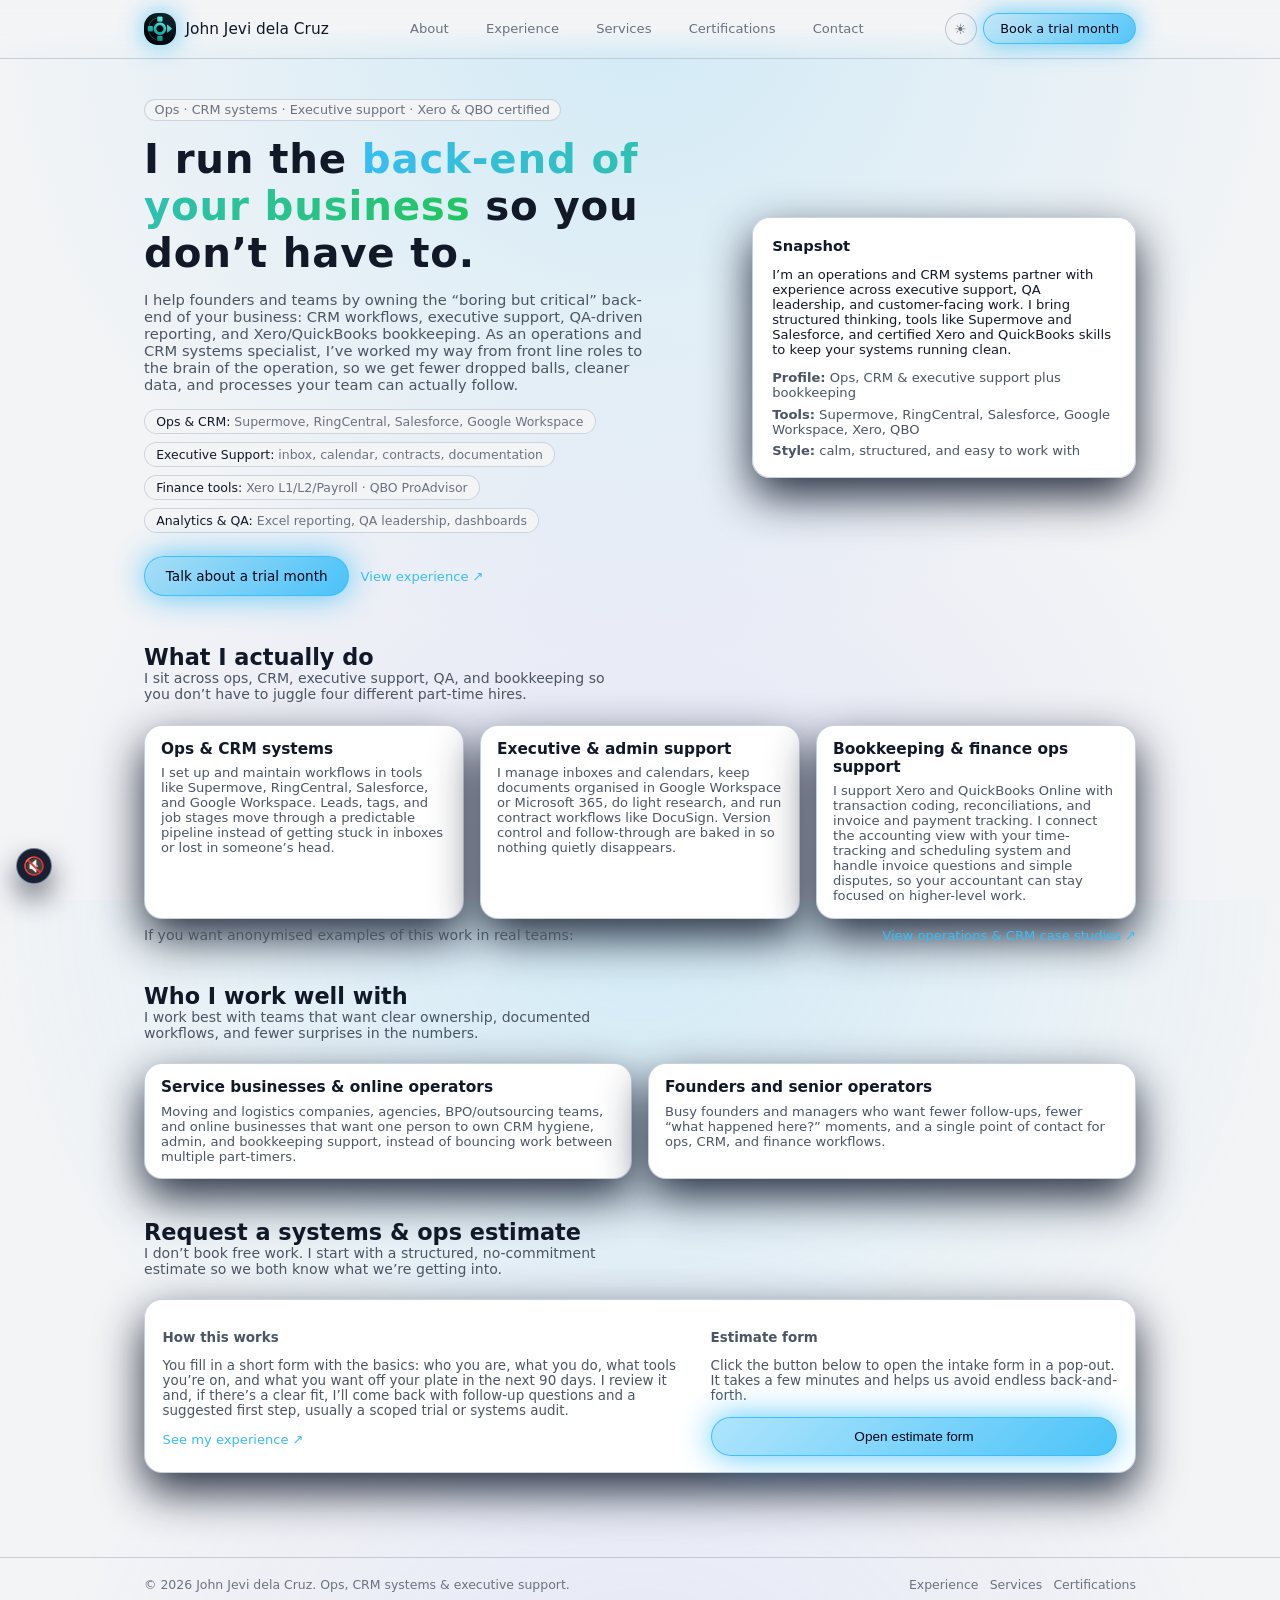
==== commit c5c81af0: "Add files via upload" ====
--- a/index.html
+++ b/index.html
@@ -1,16 +1,19 @@
 <!DOCTYPE html>
-<html lang="en">
+<html lang="en" data-theme="dark">
 <head>
   <meta charset="UTF-8" />
   <title>John Jevi dela Cruz · Operations &amp; CRM Systems Specialist</title>
   <meta name="viewport" content="width=device-width, initial-scale=1" />
   <meta
     name="description"
-    content="Operations and CRM systems specialist for service businesses. I own CRM workflows, executive support and bookkeeping support so you get fewer surprises and cleaner reporting."
+    content="Ops and CRM systems specialist for service businesses. I own CRM workflows, executive support and bookkeeping support so you get fewer surprises and cleaner reporting."
   />
   <meta name="robots" content="index,follow" />
 
   <link rel="canonical" href="https://whisperwindworkspace.github.io/John-Jevi-dela-Cruz/" />
+
+  <link rel="icon" href="assets/images/favicon.ico" type="image/x-icon" />
+  <link rel="apple-touch-icon" href="assets/images/apple-touch-icon.png" />
 
   <!-- Open Graph -->
   <meta property="og:title" content="John Jevi dela Cruz · Operations &amp; CRM Systems Specialist" />
@@ -34,7 +37,7 @@
     "name": "John Jevi dela Cruz",
     "jobTitle": "Operations & CRM Systems Specialist",
     "url": "https://whisperwindworkspace.github.io/John-Jevi-dela-Cruz/",
-    "description": "Remote operations and CRM systems partner for service businesses, combining executive support, QA and bookkeeping expertise.",
+    "description": "Remote operations and CRM systems partner for service businesses, combining executive support, QA, and bookkeeping expertise.",
     "knowsAbout": [
       "CRM workflows",
       "Supermove",
@@ -57,25 +60,42 @@
   </script>
 </head>
 <body>
-  <!-- Background audio on home only -->
-  <audio id="bgAudio" src="assets/audio/futuristic-bg.mp3" loop muted></audio>
+  <!-- Global background audio -->
+  <audio id="bgAudio" src="assets/audio/futuristic-bg.mp3" loop></audio>
 
   <header>
     <div class="container">
       <div class="nav">
         <a href="index.html" class="brand">
-          <div class="brand-mark">JJ</div>
+          <div class="brand-mark">
+            <img
+              src="assets/images/Personal Website Logo.png"
+              alt="John Jevi dela Cruz logo"
+              style="width: 100%; height: 100%; border-radius: 14px; object-fit: cover; display: block;"
+            />
+          </div>
           <div class="brand-text">John Jevi dela Cruz</div>
         </a>
 
         <nav class="nav-links">
+          <a href="about.html">About</a>
           <a href="experience.html">Experience</a>
           <a href="services.html">Services</a>
           <a href="certifications.html">Certifications</a>
           <a href="#contact">Contact</a>
         </nav>
 
-        <a href="#contact" class="nav-cta">Book a trial month</a>
+        <div class="nav-actions">
+          <button
+            type="button"
+            class="theme-toggle"
+            id="themeToggle"
+            aria-label="Toggle color theme"
+          >
+            <span id="themeIcon">☾</span>
+          </button>
+          <a href="#contact" class="nav-cta">Book a trial month</a>
+        </div>
       </div>
     </div>
   </header>
@@ -85,7 +105,7 @@
     <section class="container hero">
       <div>
         <div class="hero-eyebrow">
-          Ops · CRM systems · Executive support · Xero & QBO certified
+          Ops · CRM systems · Executive support · Xero &amp; QBO certified
         </div>
 
         <h1 class="hero-title">
@@ -93,15 +113,16 @@
         </h1>
 
         <p class="hero-body">
-          I help founders and teams by owning the “boring but critical” backbone of the business:
+          I help founders and teams by owning the “boring but critical” back-end of your business:
           CRM workflows, executive support, QA-driven reporting, and Xero/QuickBooks bookkeeping.
-          I’ve worked my way from front line roles to the brain of the operation, so we get fewer
-          dropped balls, cleaner data, and processes your team can actually follow.
+          As an operations and CRM systems specialist, I’ve worked my way from front line roles
+          to the brain of the operation, so we get fewer dropped balls, cleaner data, and
+          processes your team can actually follow.
         </p>
 
         <div class="hero-tags">
           <div class="tag">
-            <strong>Ops & CRM:</strong> Supermove, RingCentral, Salesforce, Google Workspace
+            <strong>Ops &amp; CRM:</strong> Supermove, RingCentral, Salesforce, Google Workspace
           </div>
           <div class="tag">
             <strong>Executive Support:</strong> inbox, calendar, contracts, documentation
@@ -110,7 +131,7 @@
             <strong>Finance tools:</strong> Xero L1/L2/Payroll · QBO ProAdvisor
           </div>
           <div class="tag">
-            <strong>Analytics & QA:</strong> Excel reporting, QA leadership, dashboards
+            <strong>Analytics &amp; QA:</strong> Excel reporting, QA leadership, dashboards
           </div>
         </div>
 
@@ -120,10 +141,6 @@
             <span>View experience</span>
             <span>↗</span>
           </a>
-          <button id="audioToggle" class="audio-toggle" type="button">
-            <span id="audioIcon">🔇</span>
-            <span>Background audio</span>
-          </button>
         </div>
       </div>
 
@@ -136,7 +153,7 @@
           systems running clean.
         </p>
         <ul class="hero-right-list">
-          <li><strong>Profile:</strong> Ops, CRM & executive support plus bookkeeping</li>
+          <li><strong>Profile:</strong> Ops, CRM &amp; executive support plus bookkeeping</li>
           <li><strong>Tools:</strong> Supermove, RingCentral, Salesforce, Google Workspace, Xero, QBO</li>
           <li><strong>Style:</strong> calm, structured, and easy to work with</li>
         </ul>
@@ -158,7 +175,7 @@
 
         <div class="card-grid">
           <article class="card">
-            <h3>Ops & CRM systems</h3>
+            <h3>Ops &amp; CRM systems</h3>
             <p>
               I set up and maintain workflows in tools like Supermove, RingCentral, Salesforce,
               and Google Workspace. Leads, tags, and job stages move through a predictable
@@ -167,7 +184,7 @@
           </article>
 
           <article class="card">
-            <h3>Executive & admin support</h3>
+            <h3>Executive &amp; admin support</h3>
             <p>
               I manage inboxes and calendars, keep documents organised in Google Workspace or
               Microsoft 365, do light research, and run contract workflows like DocuSign. Version
@@ -176,7 +193,7 @@
           </article>
 
           <article class="card">
-            <h3>Bookkeeping & finance ops support</h3>
+            <h3>Bookkeeping &amp; finance ops support</h3>
             <p>
               I support Xero and QuickBooks Online with transaction coding, reconciliations, and
               invoice and payment tracking. I connect the accounting view with your time-tracking
@@ -184,6 +201,16 @@
               accountant can stay focused on higher-level work.
             </p>
           </article>
+        </div>
+
+        <div class="section-header" style="margin-top: 0.5rem;">
+          <p class="section-sub">
+            If you want anonymised examples of this work in real teams:
+          </p>
+          <a href="case-studies.html" class="btn-secondary">
+            <span>View operations &amp; CRM case studies</span>
+            <span>↗</span>
+          </a>
         </div>
       </div>
     </section>
@@ -203,7 +230,7 @@
 
         <div class="card-grid-2">
           <article class="card">
-            <h3>Service businesses & online operators</h3>
+            <h3>Service businesses &amp; online operators</h3>
             <p>
               Moving and logistics companies, agencies, BPO/outsourcing teams, and online
               businesses that want one person to own CRM hygiene, admin, and bookkeeping support,
@@ -408,10 +435,20 @@
     </div>
   </main>
 
+  <!-- Floating audio control (global) -->
+  <button
+    id="audioControl"
+    class="audio-floating"
+    type="button"
+    aria-label="Toggle background audio"
+  >
+    <span id="audioControlIcon">🔊</span>
+  </button>
+
   <footer>
     <div class="container">
       <div class="footer-inner">
-        <div>© <span id="year"></span> John Jevi dela Cruz. Ops, CRM systems & executive support.</div>
+        <div>© <span id="year"></span> John Jevi dela Cruz. Ops, CRM systems &amp; executive support.</div>
         <nav class="footer-nav">
           <a href="experience.html">Experience</a>
           <a href="services.html">Services</a>
@@ -430,47 +467,124 @@
       }
     })();
 
-    // background audio toggle
+    // theme toggle
     (function () {
-      const audio = document.getElementById("bgAudio");
-      const toggle = document.getElementById("audioToggle");
-      const icon = document.getElementById("audioIcon");
-      if (!audio || !toggle || !icon) return;
-
-      let enabled = false;
+      var root = document.documentElement;
+      var toggle = document.getElementById("themeToggle");
+      var icon = document.getElementById("themeIcon");
+      if (!toggle || !icon) return;
+
+      var stored = null;
+      try {
+        stored = localStorage.getItem("theme");
+      } catch (e) {}
+
+      var prefersLight =
+        window.matchMedia &&
+        window.matchMedia("(prefers-color-scheme: light)").matches;
+
+      var theme = stored || (prefersLight ? "light" : "dark");
+
+      function applyTheme() {
+        root.setAttribute("data-theme", theme);
+        icon.textContent = theme === "light" ? "☀" : "☾";
+      }
+
+      applyTheme();
 
       toggle.addEventListener("click", function () {
-        enabled = !enabled;
+        theme = theme === "light" ? "dark" : "light";
+        try {
+          localStorage.setItem("theme", theme);
+        } catch (e) {}
+        applyTheme();
+      });
+    })();
+
+    // background audio floating control (with persistent preference)
+    (function () {
+      var audio = document.getElementById("bgAudio");
+      var control = document.getElementById("audioControl");
+      var icon = document.getElementById("audioControlIcon");
+      if (!audio || !control || !icon) return;
+
+      // base volume
+      audio.volume = 0.75;
+
+      var enabled = false;
+
+      // read stored user preference: "on" | "off" | null
+      var storedPreference = null;
+      try {
+        storedPreference = localStorage.getItem("audioEnabled");
+      } catch (e) {}
+
+      function setState(on) {
+        enabled = on;
         if (enabled) {
           audio.muted = false;
-          audio
-            .play()
-            .then(() => {
-              toggle.classList.add("on");
-              icon.textContent = "🔊";
-            })
-            .catch(() => {
-              enabled = false;
-              audio.muted = true;
-              toggle.classList.remove("on");
-              icon.textContent = "🔇";
-            });
+          icon.textContent = "🔊";
+          control.classList.add("on");
         } else {
           audio.muted = true;
           audio.pause();
-          toggle.classList.remove("on");
           icon.textContent = "🔇";
+          control.classList.remove("on");
+        }
+      }
+
+      function attemptPlay() {
+        audio.volume = 0.75;
+        audio.muted = false;
+        audio
+          .play()
+          .then(function () {
+            // playback succeeded, show ON
+            setState(true);
+          })
+          .catch(function () {
+            // browser blocked autoplay; keep OFF but do NOT overwrite user preference
+            setState(false);
+          });
+      }
+
+      // start visually OFF
+      setState(false);
+
+      // if user has NOT explicitly turned it off, try autoplay on load
+      if (storedPreference !== "off") {
+        document.addEventListener("DOMContentLoaded", function () {
+          attemptPlay();
+        });
+      }
+
+      // Clicking the floating button toggles audio AND stores preference
+      control.addEventListener("click", function (evt) {
+        evt.stopPropagation();
+
+        if (!enabled) {
+          // user explicitly wants audio ON
+          attemptPlay();
+          try {
+            localStorage.setItem("audioEnabled", "on");
+          } catch (e) {}
+        } else {
+          // user explicitly wants audio OFF
+          setState(false);
+          try {
+            localStorage.setItem("audioEnabled", "off");
+          } catch (e) {}
         }
       });
     })();
 
-    // estimate form modal
+    // estimate form modal (Home only)
     (function () {
-      const modal = document.getElementById("estimateModal");
-      const openBtn = document.getElementById("openEstimateForm");
-      const openHeading = document.getElementById("openEstimateFormHeading");
-      const closeBtn = document.getElementById("closeEstimateModal");
-      const backdrop = modal ? modal.querySelector(".modal-backdrop") : null;
+      var modal = document.getElementById("estimateModal");
+      var openBtn = document.getElementById("openEstimateForm");
+      var openHeading = document.getElementById("openEstimateFormHeading");
+      var closeBtn = document.getElementById("closeEstimateModal");
+      var backdrop = modal ? modal.querySelector(".modal-backdrop") : null;
 
       if (!modal) return;
 
@@ -486,19 +600,13 @@
         document.body.classList.remove("no-scroll");
       }
 
-      if (openBtn) {
-        openBtn.addEventListener("click", openModal);
-      }
+      if (openBtn) openBtn.addEventListener("click", openModal);
       if (openHeading) {
         openHeading.style.cursor = "pointer";
         openHeading.addEventListener("click", openModal);
       }
-      if (closeBtn) {
-        closeBtn.addEventListener("click", closeModal);
-      }
-      if (backdrop) {
-        backdrop.addEventListener("click", closeModal);
-      }
+      if (closeBtn) closeBtn.addEventListener("click", closeModal);
+      if (backdrop) backdrop.addEventListener("click", closeModal);
 
       document.addEventListener("keydown", function (evt) {
         if (evt.key === "Escape" || evt.key === "Esc") {
--- a/assets/css/styles.css
+++ b/assets/css/styles.css
@@ -0,0 +1,682 @@
+:root {
+  --bg-main: #020617;
+  --bg-surface: #050816;
+  --bg-elevated: #0b1020;
+  --bg-card: #111827;
+
+  --accent: #38bdf8;
+  --accent-soft: rgba(56, 189, 248, 0.14);
+  --accent-strong: rgba(56, 189, 248, 0.75);
+
+  --text-main: #e5e7eb;
+  --text-muted: #9ca3af;
+  --text-soft: #6b7280;
+
+  --border-subtle: rgba(148, 163, 184, 0.38);
+  --border-strong: rgba(148, 163, 184, 0.55);
+
+  --radius-lg: 18px;
+  --radius-md: 12px;
+  --radius-pill: 999px;
+
+  --shadow-soft: 0 18px 45px rgba(15, 23, 42, 0.9);
+}
+
+/* Light theme overrides */
+
+html[data-theme="light"] {
+  --bg-main: #f3f4f6;
+  --bg-surface: #ffffff;
+  --bg-elevated: #e5e7eb;
+  --bg-card: #ffffff;
+
+  --text-main: #111827;
+  --text-muted: #4b5563;
+  --text-soft: #6b7280;
+
+  --border-subtle: rgba(148, 163, 184, 0.5);
+  --border-strong: rgba(107, 114, 128, 0.8);
+}
+
+html[data-theme="light"],
+html[data-theme="light"] body {
+  background:
+    radial-gradient(circle at top, rgba(56, 189, 248, 0.18), transparent 60%),
+    radial-gradient(circle at bottom, rgba(129, 140, 248, 0.14), transparent 55%),
+    var(--bg-main);
+}
+
+*,
+*::before,
+*::after {
+  box-sizing: border-box;
+}
+
+html,
+body {
+  margin: 0;
+  padding: 0;
+  height: 100%;
+  font-family: system-ui, -apple-system, BlinkMacSystemFont, "Segoe UI", sans-serif;
+  background:
+    radial-gradient(circle at top, rgba(56, 189, 248, 0.35), transparent 60%),
+    radial-gradient(circle at bottom, rgba(129, 140, 248, 0.2), transparent 55%),
+    var(--bg-main);
+  color: var(--text-main);
+  -webkit-font-smoothing: antialiased;
+}
+
+body::before {
+  content: "";
+  position: fixed;
+  inset: 0;
+  pointer-events: none;
+  background-image:
+    linear-gradient(to right, rgba(148, 163, 184, 0.12) 1px, transparent 1px),
+    linear-gradient(to bottom, rgba(148, 163, 184, 0.12) 1px, transparent 1px);
+  background-size: 32px 32px;
+  opacity: 0.25;
+  z-index: -1;
+}
+
+a {
+  color: inherit;
+  text-decoration: none;
+}
+
+/* Layout */
+
+.container {
+  width: 100%;
+  max-width: 1040px;
+  margin: 0 auto;
+  padding: 0 1.5rem;
+}
+
+main {
+  padding: 2.5rem 0 2.75rem;
+}
+
+/* Header / nav */
+
+header {
+  position: sticky;
+  top: 0;
+  z-index: 40;
+  background: linear-gradient(
+    to bottom,
+    rgba(5, 8, 22, 0.96),
+    rgba(5, 8, 22, 0.9),
+    transparent
+  );
+  backdrop-filter: blur(18px);
+  border-bottom: 1px solid rgba(148, 163, 184, 0.3);
+}
+
+html[data-theme="light"] header {
+  background: linear-gradient(
+    to bottom,
+    rgba(243, 244, 246, 0.98),
+    rgba(243, 244, 246, 0.96),
+    transparent
+  );
+  border-bottom-color: rgba(148, 163, 184, 0.5);
+}
+
+.nav {
+  display: flex;
+  align-items: center;
+  justify-content: space-between;
+  padding: 0.8rem 0;
+  gap: 1rem;
+}
+
+.brand {
+  display: flex;
+  align-items: center;
+  gap: 0.6rem;
+}
+
+.brand-mark {
+  width: 32px;
+  height: 32px;
+  border-radius: 14px;
+  background: radial-gradient(circle at 20% 20%, rgba(56, 189, 248, 0.9), rgba(56, 189, 248, 0.25));
+  display: flex;
+  align-items: center;
+  justify-content: center;
+  box-shadow: 0 0 26px rgba(56, 189, 248, 0.8);
+  font-size: 0.85rem;
+  font-weight: 600;
+  color: #020617;
+}
+
+.brand-text {
+  font-size: 0.96rem;
+  font-weight: 500;
+}
+
+.nav-links {
+  display: flex;
+  gap: 0.8rem;
+  font-size: 0.82rem;
+  color: var(--text-soft);
+}
+
+.nav-links a {
+  padding: 0.35rem 0.7rem;
+  border-radius: var(--radius-pill);
+  border: 1px solid transparent;
+  transition: border-color 0.15s ease, background 0.15s ease, color 0.15s ease;
+}
+
+.nav-links a:hover,
+.nav-links a.is-current {
+  border-color: var(--border-subtle);
+  background: rgba(15, 23, 42, 0.96);
+  color: var(--text-main);
+}
+
+html[data-theme="light"] .nav-links a:hover,
+html[data-theme="light"] .nav-links a.is-current {
+  background: rgba(229, 231, 235, 0.96);
+}
+
+.nav-cta {
+  font-size: 0.8rem;
+  padding: 0.45rem 1rem;
+  border-radius: var(--radius-pill);
+  border: 1px solid rgba(56, 189, 248, 0.9);
+  background: linear-gradient(135deg, rgba(56, 189, 248, 0.25), rgba(56, 189, 248, 0.85));
+  color: #020617;
+  font-weight: 500;
+  box-shadow: 0 0 26px rgba(56, 189, 248, 0.8);
+}
+
+.nav-actions {
+  display: flex;
+  align-items: center;
+  gap: 0.4rem;
+}
+
+.theme-toggle {
+  border-radius: var(--radius-pill);
+  border: 1px solid rgba(148, 163, 184, 0.6);
+  background: rgba(15, 23, 42, 0.9);
+  color: var(--text-soft);
+  width: 32px;
+  height: 32px;
+  display: inline-flex;
+  align-items: center;
+  justify-content: center;
+  font-size: 0.9rem;
+  cursor: pointer;
+}
+
+html[data-theme="light"] .theme-toggle {
+  background: rgba(243, 244, 246, 0.95);
+}
+
+/* Hero */
+
+.hero {
+  display: grid;
+  grid-template-columns: minmax(0, 1.5fr) minmax(0, 1fr);
+  gap: 2rem;
+  align-items: center;
+  margin-bottom: 3rem;
+}
+
+.hero-eyebrow {
+  font-size: 0.8rem;
+  color: var(--text-soft);
+  display: inline-flex;
+  align-items: center;
+  gap: 0.4rem;
+  padding: 0.18rem 0.6rem;
+  border-radius: var(--radius-pill);
+  border: 1px solid rgba(148, 163, 184, 0.4);
+  background: rgba(15, 23, 42, 0.92);
+}
+
+html[data-theme="light"] .hero-eyebrow {
+  background: rgba(243, 244, 246, 0.96);
+}
+
+.hero-title {
+  margin: 0.9rem 0 0.5rem;
+  font-size: clamp(2rem, 2.2rem + 0.4vw, 2.6rem);
+  letter-spacing: 0.02em;
+}
+
+.hero-title .highlight {
+  background: linear-gradient(120deg, #38bdf8, #22c55e);
+  -webkit-background-clip: text;
+  background-clip: text;
+  color: transparent;
+}
+
+.hero-body {
+  font-size: 0.92rem;
+  color: var(--text-muted);
+  max-width: 32rem;
+}
+
+.hero-tags {
+  display: flex;
+  flex-wrap: wrap;
+  gap: 0.5rem;
+  margin: 1rem 0 1.4rem;
+}
+
+.tag {
+  font-size: 0.78rem;
+  padding: 0.25rem 0.7rem;
+  border-radius: var(--radius-pill);
+  border: 1px solid rgba(148, 163, 184, 0.4);
+  background: rgba(15, 23, 42, 0.96);
+  color: var(--text-soft);
+}
+
+html[data-theme="light"] .tag {
+  background: rgba(243, 244, 246, 0.96);
+}
+
+.tag strong {
+  color: var(--text-main);
+  font-weight: 500;
+}
+
+.hero-actions {
+  display: flex;
+  flex-wrap: wrap;
+  gap: 0.7rem;
+  align-items: center;
+}
+
+.btn-primary {
+  font-size: 0.85rem;
+  padding: 0.7rem 1.3rem;
+  border-radius: var(--radius-pill);
+  border: 1px solid rgba(56, 189, 248, 0.9);
+  background: linear-gradient(135deg, rgba(56, 189, 248, 0.4), rgba(56, 189, 248, 0.9));
+  color: #020617;
+  font-weight: 500;
+  box-shadow: 0 0 32px rgba(56, 189, 248, 0.85);
+}
+
+.btn-secondary {
+  font-size: 0.82rem;
+  color: var(--accent);
+  display: inline-flex;
+  align-items: center;
+  gap: 0.25rem;
+}
+
+.hero-right-card {
+  border-radius: var(--radius-lg);
+  background: rgba(11, 16, 32, 0.96);
+  border: 1px solid var(--border-subtle);
+  box-shadow: var(--shadow-soft);
+  padding: 1.2rem;
+  font-size: 0.82rem;
+}
+
+html[data-theme="light"] .hero-right-card {
+  background: rgba(255, 255, 255, 0.98);
+}
+
+.hero-right-title {
+  font-size: 0.92rem;
+  margin: 0 0 0.4rem;
+}
+
+.hero-right-list {
+  list-style: none;
+  padding: 0;
+  margin: 0.5rem 0 0;
+  display: flex;
+  flex-direction: column;
+  gap: 0.4rem;
+  color: var(--text-muted);
+}
+
+/* Sections / cards */
+
+.section {
+  margin-bottom: 2.5rem;
+}
+
+.section-header {
+  display: flex;
+  justify-content: space-between;
+  align-items: flex-end;
+  gap: 1.5rem;
+  margin-bottom: 1.4rem;
+}
+
+.section-title {
+  font-size: 1.4rem;
+  margin: 0;
+}
+
+.section-sub {
+  font-size: 0.88rem;
+  color: var(--text-muted);
+  max-width: 30rem;
+  margin: 0;
+}
+
+.card-grid {
+  display: grid;
+  grid-template-columns: repeat(3, minmax(0, 1fr));
+  gap: 1rem;
+}
+
+.card-grid-2 {
+  display: grid;
+  grid-template-columns: repeat(2, minmax(0, 1fr));
+  gap: 1rem;
+}
+
+.card {
+  border-radius: var(--radius-lg);
+  background: var(--bg-card);
+  border: 1px solid var(--border-subtle);
+  padding: 0.9rem 1rem;
+  box-shadow: var(--shadow-soft);
+  font-size: 0.82rem;
+  color: var(--text-muted);
+}
+
+.card h3 {
+  margin: 0 0 0.45rem;
+  font-size: 0.96rem;
+  color: var(--text-main);
+}
+
+.card p {
+  margin: 0;
+}
+
+/* Contact */
+
+.contact-card {
+  border-radius: var(--radius-lg);
+  background: var(--bg-card);
+  border: 1px solid var(--border-subtle);
+  padding: 1rem 1.1rem;
+  box-shadow: var(--shadow-soft);
+  display: grid;
+  grid-template-columns: minmax(0, 1.3fr) minmax(0, 1fr);
+  gap: 1.2rem;
+  font-size: 0.84rem;
+  color: var(--text-muted);
+}
+
+.contact-actions {
+  display: flex;
+  flex-direction: column;
+  gap: 0.4rem;
+}
+
+/* Certifications gallery */
+
+.cert-gallery {
+  display: grid;
+  grid-template-columns: repeat(2, minmax(0, 1fr));
+  gap: 1rem;
+}
+
+.cert-card {
+  border-radius: var(--radius-lg);
+  background: var(--bg-card);
+  border: 1px solid var(--border-subtle);
+  padding: 0.9rem 1rem;
+  box-shadow: var(--shadow-soft);
+  font-size: 0.82rem;
+  color: var(--text-muted);
+}
+
+.cert-card h3 {
+  margin: 0 0 0.35rem;
+  font-size: 0.96rem;
+  color: var(--text-main);
+}
+
+.cert-card img {
+  margin-top: 0.6rem;
+  border-radius: var(--radius-md);
+  width: 100%;
+  height: auto;
+  display: block;
+}
+
+/* Footer */
+
+footer {
+  border-top: 1px solid rgba(148, 163, 184, 0.3);
+  padding: 1.2rem 0 1.8rem;
+  font-size: 0.78rem;
+  color: var(--text-soft);
+}
+
+html[data-theme="light"] footer {
+  border-top-color: rgba(148, 163, 184, 0.5);
+}
+
+.footer-inner {
+  display: flex;
+  justify-content: space-between;
+  gap: 1.5rem;
+  flex-wrap: wrap;
+}
+
+.footer-nav {
+  display: flex;
+  gap: 0.7rem;
+}
+
+/* Floating audio control */
+
+.audio-floating {
+  position: fixed;
+  left: 1rem;
+  bottom: 1rem;
+  z-index: 60;
+  border-radius: 999px;
+  border: 1px solid rgba(148, 163, 184, 0.7);
+  background: rgba(15, 23, 42, 0.96);
+  color: var(--text-soft);
+  width: 36px;
+  height: 36px;
+  display: inline-flex;
+  align-items: center;
+  justify-content: center;
+  font-size: 1.1rem;
+  cursor: pointer;
+  box-shadow: 0 14px 28px rgba(15, 23, 42, 0.6);
+}
+
+.audio-floating.on {
+  color: var(--accent);
+  border-color: var(--accent-strong);
+  box-shadow: 0 0 22px rgba(56, 189, 248, 0.8);
+}
+
+/* Modal for estimate form */
+
+body.no-scroll {
+  overflow: hidden;
+}
+
+.modal-overlay {
+  position: fixed;
+  inset: 0;
+  display: none;
+  align-items: flex-start;
+  justify-content: center;
+  z-index: 50;
+  overflow-y: auto;
+  padding: 2rem 0;
+}
+
+.modal-overlay.is-open {
+  display: flex;
+}
+
+.modal-backdrop {
+  position: fixed;
+  inset: 0;
+  background: rgba(15, 23, 42, 0.8);
+  backdrop-filter: blur(10px);
+}
+
+.modal-content {
+  position: relative;
+  max-width: 640px;
+  width: 100%;
+  margin: auto 1.5rem;
+  border-radius: var(--radius-lg);
+  background: var(--bg-card);
+  border: 1px solid var(--border-subtle);
+  box-shadow: var(--shadow-soft);
+  padding: 1.1rem 1.2rem 1rem;
+  font-size: 0.84rem;
+  max-height: 90vh;
+  overflow-y: auto;
+}
+
+.modal-header {
+  display: flex;
+  align-items: center;
+  justify-content: space-between;
+  gap: 1rem;
+  margin-bottom: 0.6rem;
+}
+
+.modal-close {
+  border: none;
+  background: transparent;
+  color: var(--text-soft);
+  font-size: 1.4rem;
+  line-height: 1;
+  cursor: pointer;
+}
+
+.modal-form {
+  margin-top: 0.3rem;
+  display: flex;
+  flex-direction: column;
+  gap: 0.55rem;
+}
+
+.form-row {
+  display: flex;
+  flex-direction: column;
+  gap: 0.2rem;
+}
+
+.form-row-inline {
+  display: grid;
+  grid-template-columns: repeat(2, minmax(0, 1fr));
+  gap: 0.55rem;
+}
+
+.modal-form label {
+  font-size: 0.78rem;
+  color: var(--text-main);
+}
+
+.field-hint {
+  display: block;
+  font-size: 0.72rem;
+  color: var(--text-soft);
+  font-weight: 400;
+}
+
+.modal-form input,
+.modal-form textarea,
+.modal-form select {
+  font: inherit;
+  font-size: 0.8rem;
+  padding: 0.4rem 0.55rem;
+  border-radius: 10px;
+  border: 1px solid var(--border-subtle);
+  background: rgba(5, 8, 22, 0.96);
+  color: var(--text-main);
+  outline: none;
+}
+
+html[data-theme="light"] .modal-form input,
+html[data-theme="light"] .modal-form textarea,
+html[data-theme="light"] .modal-form select {
+  background: #f9fafb;
+}
+
+.modal-form input:focus,
+.modal-form textarea:focus,
+.modal-form select:focus {
+  border-color: var(--accent);
+  box-shadow: 0 0 0 1px var(--accent-soft);
+}
+
+.modal-form textarea {
+  resize: vertical;
+  min-height: 70px;
+}
+
+/* Responsive */
+
+@media (max-width: 900px) {
+  .hero {
+    grid-template-columns: minmax(0, 1fr);
+  }
+
+  .hero-right-card {
+    margin-top: 1rem;
+  }
+
+  .card-grid {
+    grid-template-columns: repeat(2, minmax(0, 1fr));
+  }
+
+  .cert-gallery {
+    grid-template-columns: minmax(0, 1fr);
+  }
+
+  .contact-card {
+    grid-template-columns: minmax(0, 1fr);
+  }
+
+  .nav-links {
+    display: none;
+  }
+}
+
+@media (max-width: 640px) {
+  main {
+    padding-top: 2rem;
+  }
+
+  .card-grid {
+    grid-template-columns: minmax(0, 1fr);
+  }
+
+  .card-grid-2 {
+    grid-template-columns: minmax(0, 1fr);
+  }
+
+  .form-row-inline {
+    grid-template-columns: minmax(0, 1fr);
+  }
+
+  .modal-overlay {
+    padding: 1.5rem 0.5rem;
+  }
+
+  .modal-content {
+    margin: auto 0.75rem;
+    max-height: 92vh;
+  }
+}
